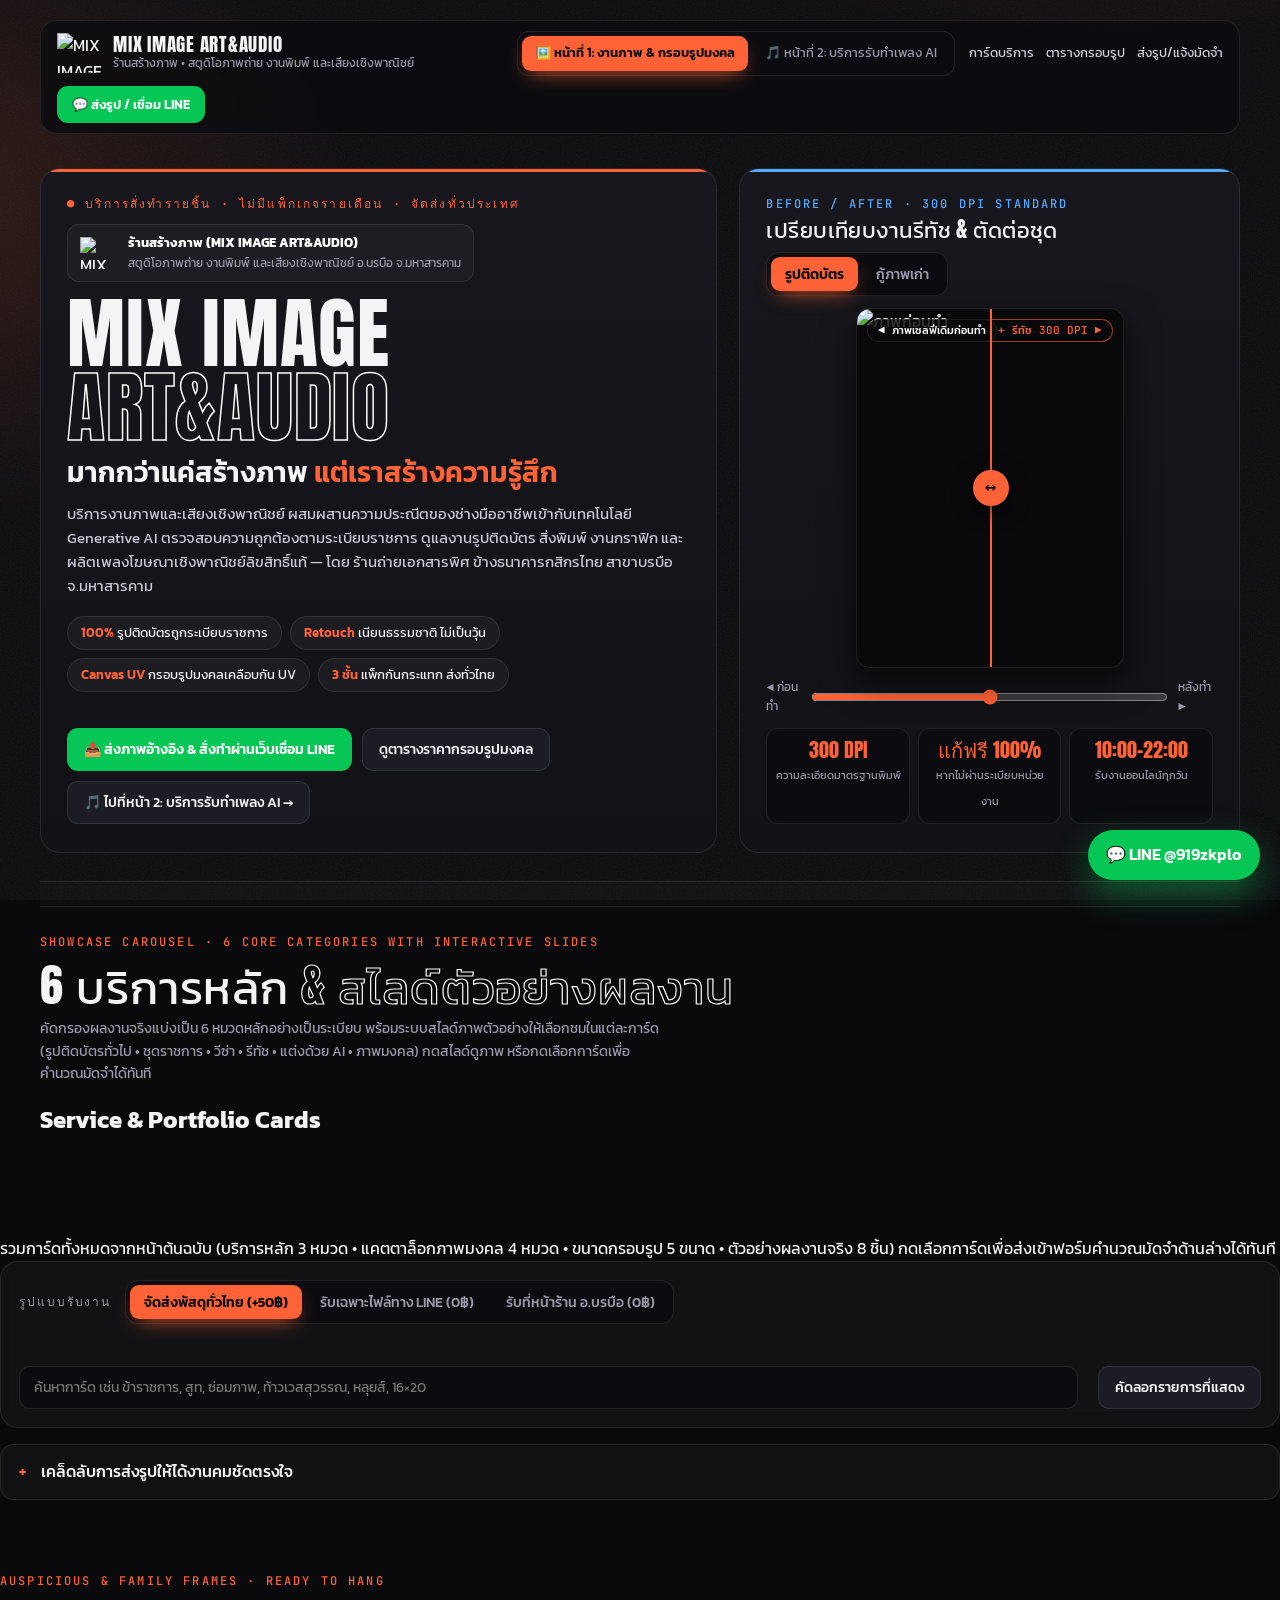
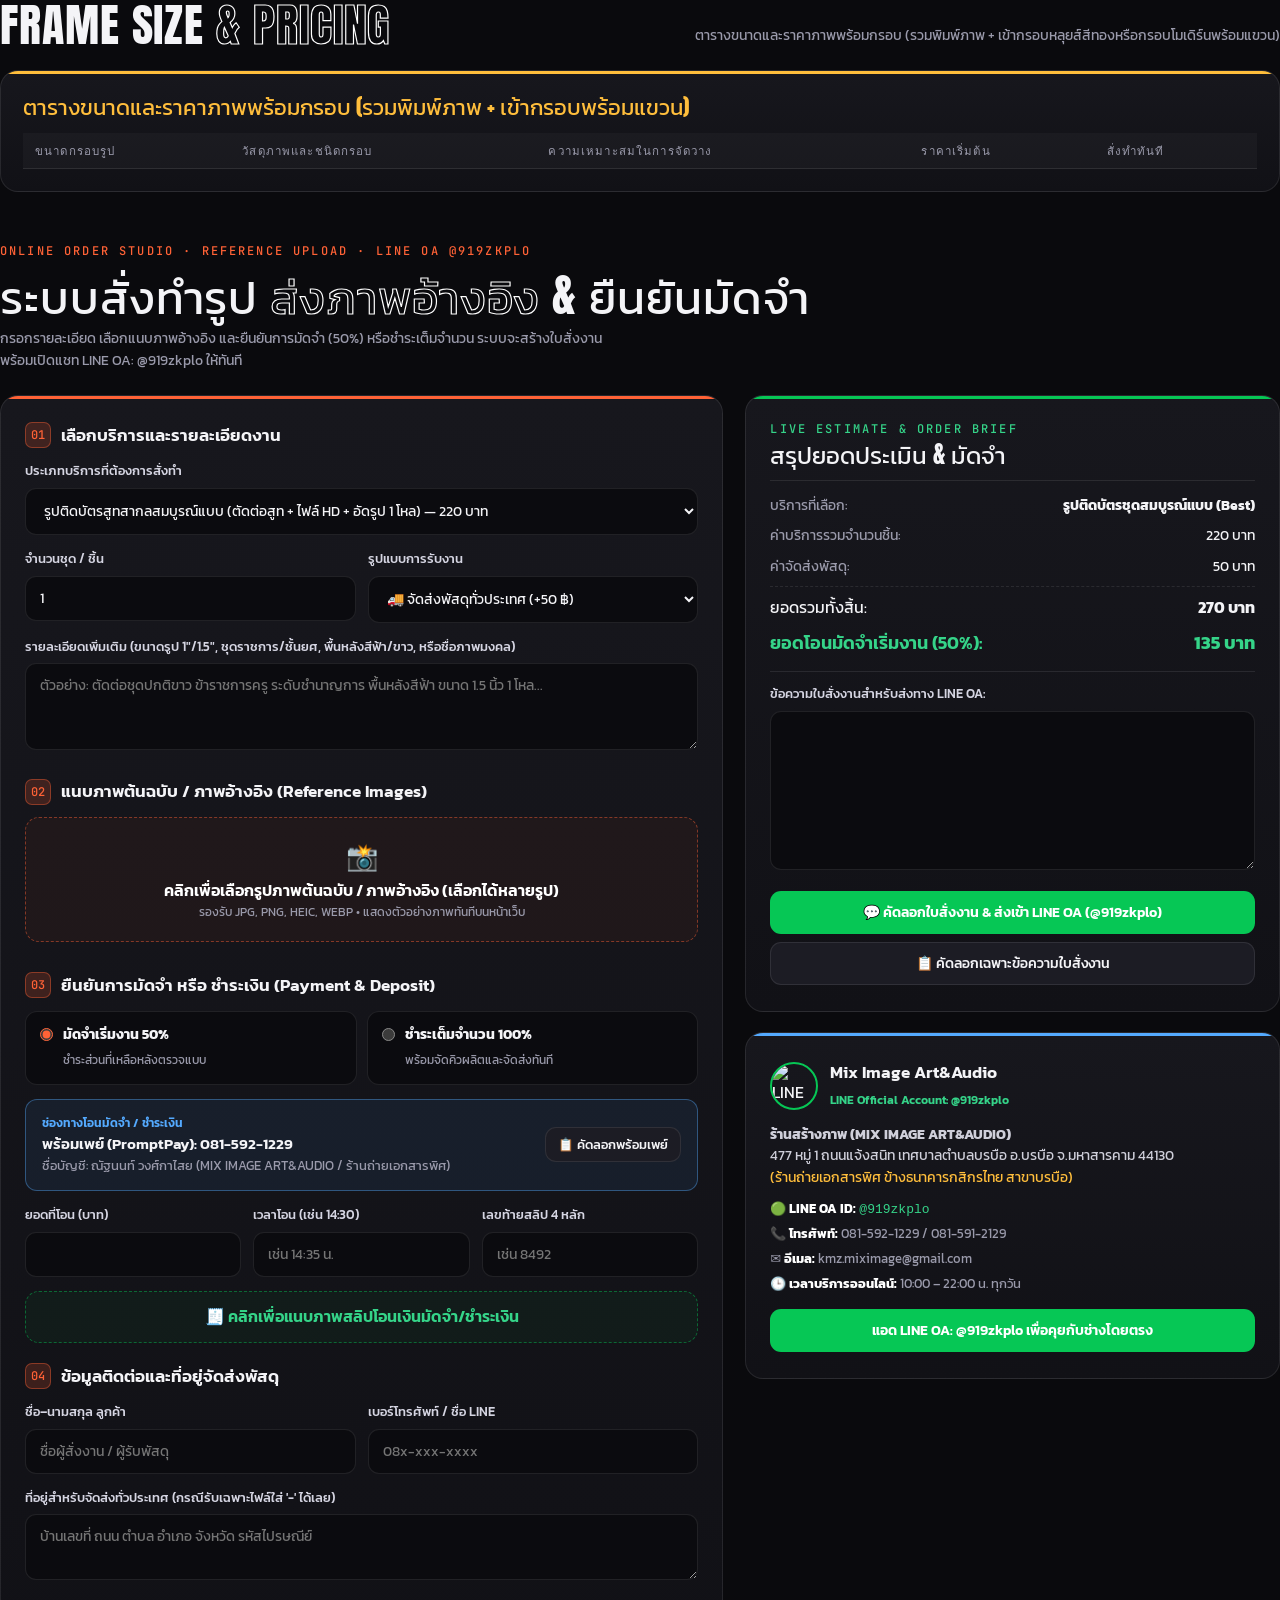
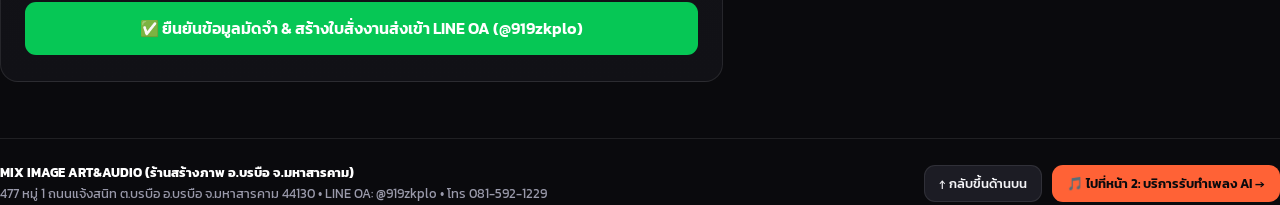
==== index.html @ deadd8b2 "feat: consolidate artwork showcase to 6 core cards with interactive sliders" ====
<!DOCTYPE html>
<html lang="th">
<head>
<meta charset="UTF-8">
<meta name="viewport" content="width=device-width, initial-scale=1">
<meta name="color-scheme" content="dark">
<title>MIX IMAGE ART&amp;AUDIO | หน้า 1: งานภาพ รูปติดบัตร รีทัช กรอบรูปมงคล (Street Editorial)</title>
<meta name="description" content="ร้านสร้างภาพ MIX IMAGE ART&AUDIO อ.บรบือ จ.มหาสารคาม รับทำรูปติดบัตรออนไลน์ ตัดต่อชุดข้าราชการ รีทัช ซ่อมภาพเก่า และภาพมงคลพร้อมกรอบ ส่งทั่วประเทศ">
<link rel="preconnect" href="https://fonts.googleapis.com">
<link rel="preconnect" href="https://fonts.gstatic.com" crossorigin>
<link href="https://fonts.googleapis.com/css2?family=Anton&family=JetBrains+Mono:wght@400;500&family=Kanit:wght@300;400;500;600;700&display=swap" rel="stylesheet">
<!--
  ===================================================================
  MIX IMAGE ART&AUDIO — หน้าที่ 1: งานภาพ & กรอบรูปมงคล
  โครงสร้าง: Street Editorial Card Architecture (_Street_Editorial_20_HTML_.html)
  พร้อมนำไปให้ Antigravity ปรับแต่งต่อได้ทันที:
    1. แก้สี/ธีมหลัก         -> :root CSS Variables ด้านล่าง
    2. แก้ข้อมูลร้าน/LINE OA -> const SHOP ใน <script>
    3. แก้หมวดหมู่และสีการ์ด  -> const CATS ใน <script>
    4. เพิ่ม/ลด/แก้การ์ดทั้งหมด -> const ITEMS ใน <script> (รองรับทั้งการ์ดบริการ, ภาพมงคล, ขนาดกรอบ, ผลงานจริง)
    5. แก้ตารางราคากรอบรูป   -> const FRAME_TABLE ใน <script>
  ===================================================================
-->
<style>
:root{
  --bg:#0a0a0d;
  --line:rgba(255,255,255,.09);
  --text:#f4f4f7;
  --muted:#9a9aab;
  --accent:255,98,54;
  --lineg:6,199,85;
  --gold:255,190,60;
  --cyan:84,170,255;
}
*{box-sizing:border-box;margin:0;padding:0}
[hidden]{display:none!important}
html{scroll-behavior:smooth}
body{
  font-family:'Kanit',system-ui,-apple-system,'Segoe UI',Tahoma,sans-serif;
  color:var(--text);
  line-height:1.6;
  min-height:100vh;
  background:
    radial-gradient(900px 520px at 88% -8%,rgba(150,28,62,.38),transparent 62%),
    radial-gradient(760px 520px at -8% 6%,rgba(255,98,54,.16),transparent 62%),
    var(--bg);
}
body::before{
  content:"";position:fixed;inset:0;z-index:0;pointer-events:none;opacity:.08;
  background-image:url("data:image/svg+xml;utf8,<svg xmlns='http://www.w3.org/2000/svg' width='180' height='180'><filter id='n'><feTurbulence type='fractalNoise' baseFrequency='.85' numOctaves='2' stitchTiles='stitch'/></filter><rect width='100%25' height='100%25' filter='url(%23n)'/></svg>");
}
a{color:inherit;text-decoration:none}
.wrap{position:relative;z-index:1;max-width:1240px;margin:0 auto;padding:20px 20px 96px}

/* [ANTIGRAVITY ZONE: TOP NAVIGATION] */
.nav{
  position:sticky;top:12px;z-index:40;
  display:flex;flex-wrap:wrap;align-items:center;gap:10px 14px;
  padding:10px 16px;margin-bottom:34px;
  border:1px solid var(--line);border-radius:16px;
  background:rgba(12,12,16,.84);
  -webkit-backdrop-filter:blur(14px);backdrop-filter:blur(14px);
}
.brand{display:flex;align-items:center;gap:10px;margin-right:auto}
.brand img{width:46px;height:40px;object-fit:contain}
.brand b{display:block;font:400 19px/1 'Anton',sans-serif;letter-spacing:.04em}
.brand small{display:block;font-size:11.5px;color:var(--muted)}
.tabs{display:inline-flex;flex-wrap:wrap;gap:4px;padding:4px;border:1px solid var(--line);border-radius:12px;background:#0c0c10}
.tabs a{padding:7px 13px;border-radius:9px;font-size:13px;color:var(--muted);transition:.2s}
.tabs a:hover{color:var(--text)}
.tabs a[aria-current="page"]{background:rgb(var(--accent));color:#0a0a0d;font-weight:600;box-shadow:0 8px 20px -8px rgba(var(--accent),.9)}
.nav-links{display:flex;flex-wrap:wrap;gap:12px;font-size:13px;color:#d0d0dc}
.nav-links a:hover{color:rgb(var(--accent))}

/* [ANTIGRAVITY ZONE: HERO 2-COLUMN] */
.hero-grid{display:grid;grid-template-columns:1.15fr .85fr;gap:22px;align-items:stretch}
.hero-box{
  position:relative;display:flex;flex-direction:column;justify-content:space-between;
  padding:28px 26px;border:1px solid var(--line);border-radius:20px;
  background:linear-gradient(180deg,#17171d,#111116);overflow:hidden;
}
.hero-box::before{content:"";position:absolute;inset:0 0 auto 0;height:3px;background:rgb(var(--c,var(--accent)))}
.kicker{margin-bottom:12px;font:500 12px/1.3 'JetBrains Mono',monospace;letter-spacing:.18em;text-transform:uppercase;color:rgb(var(--accent))}
.shop-chip{display:inline-flex;align-items:center;gap:10px;padding:8px 12px;margin-bottom:14px;border:1px solid var(--line);border-radius:12px;background:rgba(255,255,255,.03);width:fit-content}
.shop-chip img{width:38px;height:32px;object-fit:contain}
.shop-chip b{display:block;font-size:13px;color:#fff}
.shop-chip small{display:block;font-size:11.5px;color:var(--muted)}
h1{font-family:'Anton','Kanit',sans-serif;font-weight:400;text-transform:uppercase;letter-spacing:.01em;line-height:.96;font-size:clamp(42px,6.5vw,78px)}
h1 span{color:transparent;-webkit-text-stroke:1.5px #fff}
.sub-headline{margin-top:10px;font-size:clamp(20px,2.6vw,28px);font-weight:600;line-height:1.25}
.sub-headline em{font-style:normal;color:rgb(var(--accent))}
.lead{margin-top:12px;color:#c9c9d6;font-size:15px}
.pills{display:flex;flex-wrap:wrap;gap:8px;margin-top:18px}
.pill{padding:6px 13px;border:1px solid var(--line);border-radius:999px;background:rgba(255,255,255,.04);font-size:12.5px}
.pill b{color:rgb(var(--accent));font-weight:600}
.hero-ctas{display:flex;flex-wrap:wrap;gap:10px;margin-top:22px}

/* Before / After Interactive Slider inside Hero Right Card */
.ba-head{display:flex;justify-content:space-between;align-items:flex-start;gap:10px;flex-wrap:wrap;margin-bottom:12px}
.ba-head h2{font:400 22px/1.15 'Anton','Kanit',sans-serif;letter-spacing:.02em;text-transform:uppercase}
.ba-wrap{
  position:relative;width:100%;max-width:268px;aspect-ratio:580/780;margin:0 auto;border-radius:14px;overflow:hidden;
  border:1px solid var(--line);background:#09090c;user-select:none;touch-action:pan-y;cursor:ew-resize;
  box-shadow:0 14px 34px rgba(0,0,0,.55);
}
.ba-layer{position:absolute;inset:0;width:100%;height:100%}
.ba-layer img{width:100%;height:100%;object-fit:contain;display:block;pointer-events:none}
.ba-after{clip-path:inset(0 0 0 50%)}
.ba-tag{
  position:absolute;top:10px;z-index:3;padding:4px 10px;border-radius:999px;
  background:rgba(10,10,13,.82);border:1px solid var(--line);
  font:500 11px/1.2 'JetBrains Mono','Kanit',sans-serif;color:#fff;
}
.ba-tag.before{left:10px}
.ba-tag.after{right:10px;border-color:rgba(var(--accent),.6);color:rgb(var(--accent))}
.ba-handle{
  position:absolute;top:0;bottom:0;left:50%;width:2px;background:rgb(var(--accent));
  z-index:4;pointer-events:none;
}
.ba-knob{
  position:absolute;top:50%;left:50%;transform:translate(-50%,-50%);
  width:36px;height:36px;border-radius:50%;background:rgb(var(--accent));color:#0a0a0d;
  display:grid;place-items:center;font-weight:700;font-size:14px;
  box-shadow:0 6px 20px rgba(0,0,0,.6);
}
.ba-range{display:flex;align-items:center;gap:10px;margin-top:10px;font-size:12px;color:var(--muted)}
.ba-range input{width:100%;accent-color:rgb(var(--accent));cursor:pointer}
.ba-stats{display:grid;grid-template-columns:repeat(3,1fr);gap:8px;margin-top:12px;text-align:center}
.ba-stat{padding:10px 8px;border:1px solid var(--line);border-radius:12px;background:#0c0c10}
.ba-stat b{display:block;font:400 20px/1.1 'Anton',sans-serif;color:rgb(var(--accent))}
.ba-stat span{font-size:11px;color:var(--muted)}

/* [ANTIGRAVITY ZONE: MARQUEE] */
.marquee{overflow:hidden;margin:28px 0;padding:12px 0;border-block:1px solid var(--line);background:rgba(255,255,255,.02)}
.track{display:flex;width:max-content;animation:slide 40s linear infinite;font:400 22px/1 'Anton','Kanit',sans-serif;letter-spacing:.08em;text-transform:uppercase;color:rgba(255,255,255,.24)}
.track span{white-space:nowrap;padding-right:40px}
.track span::after{content:"\2726";margin-left:40px;color:rgb(var(--accent))}
@keyframes slide{to{transform:translateX(-50%)}}

/* [ANTIGRAVITY ZONE: SECTION HEADERS] */
.sec{margin-top:52px;scroll-margin-top:88px}
.sec-head{display:flex;flex-wrap:wrap;align-items:flex-end;justify-content:space-between;gap:10px 20px;margin-bottom:16px}
.sec-head h2{font:400 clamp(28px,4.5vw,46px)/1 'Anton','Kanit',sans-serif;text-transform:uppercase;letter-spacing:.02em}
.sec-head h2 span{color:transparent;-webkit-text-stroke:1.2px #fff}
.sec-head p{color:var(--muted);font-size:14px;max-width:620px}

/* [ANTIGRAVITY ZONE: STREET EDITORIAL TOOLBAR & FILTERS] */
.bar{display:grid;gap:14px;padding:18px;border:1px solid var(--line);border-radius:18px;background:rgba(255,255,255,.035);-webkit-backdrop-filter:blur(10px);backdrop-filter:blur(10px)}
.row{display:flex;flex-wrap:wrap;align-items:center;gap:10px}
.lbl{margin-right:4px;font:500 12px/1 'JetBrains Mono',monospace;letter-spacing:.16em;text-transform:uppercase;color:var(--muted)}
.seg{display:inline-flex;flex-wrap:wrap;gap:4px;padding:4px;border:1px solid var(--line);border-radius:13px;background:#0c0c10}
.seg button{font:500 13.5px 'Kanit',sans-serif;color:var(--muted);background:transparent;border:0;border-radius:9px;padding:7px 14px;cursor:pointer;transition:.2s}
.seg button:hover{color:var(--text)}
.seg button[aria-pressed="true"]{background:rgb(var(--accent));color:#0a0a0d;font-weight:600;box-shadow:0 8px 20px -8px rgba(var(--accent),.9)}
.note{font-size:13px;color:var(--muted)}
.fchip{font:400 13px 'Kanit',sans-serif;color:#d9d9e2;background:rgba(255,255,255,.04);border:1px solid var(--line);border-radius:999px;padding:7px 14px;cursor:pointer;transition:.2s}
.fchip i{font-style:normal;opacity:.55;margin-left:6px}
.fchip:hover{border-color:rgba(var(--c),.7)}
.fchip[aria-pressed="true"]{background:rgba(var(--c),.18);border-color:rgb(var(--c));color:#fff}
input[type=search]{flex:1 1 220px;min-width:0;padding:10px 14px;border:1px solid var(--line);border-radius:11px;background:#0c0c10;color:var(--text);font:400 14px 'Kanit',sans-serif;outline:0}
input[type=search]:focus{border-color:rgb(var(--accent))}
.count{font-size:13px;color:var(--muted)}

/* Buttons */
.btn{display:inline-flex;align-items:center;justify-content:center;gap:6px;font:500 14px 'Kanit',sans-serif;color:var(--text);background:#1c1c24;border:1px solid var(--line);border-radius:11px;padding:10px 16px;cursor:pointer;transition:.2s}
.btn:hover{border-color:rgba(255,255,255,.3)}
.btn.primary{flex:1;background:rgb(var(--c,var(--accent)));border-color:transparent;color:#0a0a0d;font-weight:600}
.btn.primary:hover{filter:brightness(1.08);transform:translateY(-1px)}
.btn.primary.done{background:#35d489}
.btn.line{background:rgb(var(--lineg));border-color:transparent;color:#fff;font-weight:600}
.btn.line:hover{filter:brightness(1.08);transform:translateY(-1px)}
.btn:focus-visible,.fchip:focus-visible,.seg button:focus-visible{outline:2px solid #fff;outline-offset:2px}
#copyAll{margin-left:auto}

/* Tips */
.tips{margin-top:16px;border:1px solid var(--line);border-radius:14px;background:rgba(255,255,255,.03)}
.tips summary{cursor:pointer;padding:14px 18px;font-weight:500;list-style:none}
.tips summary::-webkit-details-marker{display:none}
.tips summary::before{content:"+";display:inline-block;width:22px;color:rgb(var(--accent));font-weight:600}
.tips[open] summary::before{content:"\2013"}
.tips ol{padding:0 22px 18px 44px;color:#cfcfda;font-size:14px}
.tips li{margin:4px 0}

/* [ANTIGRAVITY ZONE: STREET EDITORIAL CARDS (.grid > .card)] */
.grid{display:grid;grid-template-columns:repeat(auto-fill,minmax(min(300px,100%),1fr));gap:18px;margin-top:22px}
.card{
  position:relative;display:flex;flex-direction:column;gap:10px;
  padding:18px 18px 16px;border:1px solid var(--line);border-radius:18px;
  background:linear-gradient(180deg,#17171d,#111116);overflow:hidden;
  transition:transform .25s,border-color .25s,box-shadow .25s;
}
.card::before{content:"";position:absolute;inset:0 0 auto 0;height:3px;background:rgb(var(--c))}
.card:hover{transform:translateY(-3px);border-color:rgba(var(--c),.55);box-shadow:0 18px 44px -22px rgba(var(--c),.75)}
.top{display:flex;align-items:center;flex-wrap:wrap;gap:8px}
.num{font:400 28px/1 'Anton',sans-serif;letter-spacing:.02em;color:rgb(var(--c))}
.tag{padding:5px 8px;border-radius:7px;background:rgba(var(--c),.14);color:rgb(var(--c));font:500 11px/1 'JetBrains Mono',monospace;letter-spacing:.08em;text-transform:uppercase}
.ratio{margin-left:auto;padding:5px 8px;border:1px solid var(--line);border-radius:7px;color:#fff;font:500 11.5px/1 'JetBrains Mono',monospace}
.thumb{
  position:relative;height:176px;padding:8px;display:flex;align-items:center;justify-content:center;
  border-radius:12px;overflow:hidden;border:1px solid var(--line);
  background:radial-gradient(circle at 50% 35%,rgba(var(--c),.15),#09090d 80%);cursor:zoom-in;
}
.thumb img{
  max-width:100%;max-height:100%;width:auto;height:auto;
  object-fit:contain;object-position:center;
  border-radius:8px;box-shadow:0 6px 20px rgba(0,0,0,.52);
  display:block;margin:auto;transition:transform .3s ease;
}
.card:hover .thumb img{transform:scale(1.03)}
.card h3{font:400 24px/1.15 'Anton','Kanit',sans-serif;letter-spacing:.02em;text-transform:uppercase}
.th{font-size:14px;color:#c9c9d4}
.meta{display:flex;flex-wrap:wrap;gap:6px}
.meta span{padding:3px 11px;border-radius:999px;background:rgba(255,255,255,.07);color:#d9d9e2;font-size:12px}
.meta span.sample{background:rgb(var(--c));color:#0a0a0d;font-weight:600}
.prompt{
  position:relative;max-height:178px;overflow:hidden;padding:14px 14px 8px;
  border:1px solid var(--line);border-radius:12px;background:#0b0b0f;color:#d3d3dd;
  font:400 12.5px/1.65 'JetBrains Mono','Kanit',monospace;transition:max-height .35s ease;
}
.prompt::after{content:"";position:absolute;left:0;right:0;bottom:0;height:56px;background:linear-gradient(to bottom,transparent,#0b0b0f 88%);pointer-events:none;transition:opacity .25s}
.prompt.open,.prompt.short{max-height:1500px}
.prompt.open::after,.prompt.short::after{opacity:0;display:none}
.ln{display:flex;justify-content:space-between;gap:10px;margin-bottom:8px;padding-bottom:8px;border-bottom:1px dashed rgba(255,255,255,.08);word-break:break-word}
.ln:last-child{border-bottom:0;margin-bottom:0;padding-bottom:0}
.ln b{margin-right:6px;font-weight:600;letter-spacing:.03em;color:rgb(var(--c));white-space:nowrap}
.actions{display:flex;gap:10px;margin-top:auto}


/* [ANTIGRAVITY ZONE: CARD SLIDER SYSTEM] */
.card-slider {
  position: relative;
  width: 100%;
  height: 200px;
  border-radius: 14px;
  overflow: hidden;
  border: 1px solid var(--line);
  background: radial-gradient(circle at 50% 35%, rgba(var(--c), .18), #09090d 82%);
  user-select: none;
  touch-action: pan-y;
}
.card-slider .slide-track {
  position: relative;
  width: 100%;
  height: 100%;
}
.card-slider .slide-item {
  position: absolute;
  inset: 0;
  padding: 8px 8px 32px;
  display: flex;
  align-items: center;
  justify-content: center;
  opacity: 0;
  visibility: hidden;
  transform: scale(0.96);
  transition: opacity .35s ease, transform .35s ease;
  pointer-events: none;
}
.card-slider .slide-item.active {
  opacity: 1;
  visibility: visible;
  transform: scale(1);
  pointer-events: auto;
}
.card-slider .slide-item img {
  max-width: 100%;
  max-height: 100%;
  width: auto;
  height: auto;
  object-fit: contain;
  object-position: center;
  border-radius: 9px;
  box-shadow: 0 8px 24px rgba(0, 0, 0, .62);
  cursor: zoom-in;
  transition: transform .3s ease;
}
.card-slider:hover .slide-item.active img {
  transform: scale(1.02);
}
.card-slider .slide-btn {
  position: absolute;
  top: 50%;
  transform: translateY(-50%);
  width: 34px;
  height: 34px;
  border-radius: 50%;
  background: rgba(12, 14, 20, .85);
  color: #fff;
  border: 1px solid rgba(255, 255, 255, .24);
  display: flex;
  align-items: center;
  justify-content: center;
  font-size: 20px;
  font-weight: 700;
  line-height: 1;
  cursor: pointer;
  z-index: 5;
  transition: all .2s ease;
  backdrop-filter: blur(8px);
  -webkit-backdrop-filter: blur(8px);
}
.card-slider .slide-btn:hover {
  background: rgb(var(--c));
  color: #0b0b0f;
  border-color: rgb(var(--c));
  transform: translateY(-50%) scale(1.12);
  box-shadow: 0 4px 16px rgba(var(--c), .6);
}
.card-slider .slide-btn.prev { left: 8px; }
.card-slider .slide-btn.next { right: 8px; }
.card-slider .slide-badge {
  position: absolute;
  bottom: 8px;
  left: 8px;
  z-index: 4;
  padding: 4px 10px;
  border-radius: 999px;
  background: rgba(10, 12, 18, .88);
  border: 1px solid rgba(255, 255, 255, .18);
  font: 500 11.5px/1.3 'JetBrains Mono', 'Kanit', sans-serif;
  color: #e6e6ee;
  backdrop-filter: blur(8px);
  -webkit-backdrop-filter: blur(8px);
  display: flex;
  align-items: center;
  gap: 6px;
  max-width: calc(100% - 90px);
  white-space: nowrap;
  overflow: hidden;
  text-overflow: ellipsis;
}
.card-slider .slide-badge b { color: rgb(var(--c)); font-weight: 700; }
.card-slider .slide-dots {
  position: absolute;
  bottom: 10px;
  right: 10px;
  z-index: 4;
  display: flex;
  align-items: center;
  gap: 5px;
}
.card-slider .slide-dot {
  width: 7px;
  height: 7px;
  border-radius: 999px;
  border: none;
  padding: 0;
  background: rgba(255, 255, 255, .35);
  cursor: pointer;
  transition: all .25s ease;
}
.card-slider .slide-dot.active {
  width: 18px;
  background: rgb(var(--c));
  box-shadow: 0 0 10px rgba(var(--c), .7);
}
.card-slider .slide-zoom-btn {
  position: absolute;
  top: 8px;
  right: 8px;
  z-index: 5;
  padding: 3px 8px;
  border-radius: 6px;
  background: rgba(10, 12, 18, .82);
  border: 1px solid rgba(255, 255, 255, .2);
  color: #f0f0f5;
  font-size: 11px;
  font-weight: 500;
  cursor: pointer;
  display: flex;
  align-items: center;
  gap: 4px;
  backdrop-filter: blur(8px);
  transition: all .2s;
}
.card-slider .slide-zoom-btn:hover {
  background: rgba(255, 255, 255, .2);
  color: #fff;
  border-color: rgba(255, 255, 255, .5);
}

/* [ANTIGRAVITY ZONE: FRAME SIZE TABLE] */
.table-card{
  margin-top:22px;padding:22px;border:1px solid var(--line);border-radius:18px;
  background:linear-gradient(180deg,#17171d,#111116);overflow-x:auto;position:relative;
}
.table-card::before{content:"";position:absolute;inset:0 0 auto 0;height:3px;background:rgb(var(--gold))}
.table-card h3{font:400 22px/1.2 'Anton','Kanit',sans-serif;margin-bottom:14px;color:rgb(var(--gold))}
table.ftable{width:100%;border-collapse:collapse;font-size:13.5px;min-width:640px}
.ftable th,.ftable td{padding:12px 12px;text-align:left;border-bottom:1px solid var(--line)}
.ftable th{font:500 11.5px/1 'JetBrains Mono',monospace;text-transform:uppercase;letter-spacing:.1em;color:var(--muted);background:rgba(255,255,255,.03)}
.ftable td.price{font:600 15px 'JetBrains Mono',monospace;color:rgb(var(--gold));white-space:nowrap}

/* [ANTIGRAVITY ZONE: INTERACTIVE ORDER STUDIO & DEPOSIT CALCULATOR] */
.order-grid{display:grid;grid-template-columns:1.15fr .85fr;gap:22px;align-items:start;margin-top:22px}
.form-card{
  position:relative;padding:26px 24px;border:1px solid var(--line);border-radius:18px;
  background:linear-gradient(180deg,#17171d,#111116);overflow:hidden;
}
.form-card::before{content:"";position:absolute;inset:0 0 auto 0;height:3px;background:rgb(var(--c,var(--accent)))}
.step-title{display:flex;align-items:center;gap:10px;font-size:17px;font-weight:600;margin:20px 0 12px}
.step-title:first-child{margin-top:0}
.step-num{
  width:26px;height:26px;border-radius:7px;background:rgba(var(--accent),.18);
  color:rgb(var(--accent));font:500 12px/1 'JetBrains Mono',monospace;
  display:inline-grid;place-items:center;border:1px solid rgba(var(--accent),.4);
}
.fgroup{margin-bottom:14px}
.flabel{display:block;font-size:13px;color:#d5d5e2;margin-bottom:6px;font-weight:500}
.finput{
  width:100%;padding:11px 14px;border:1px solid var(--line);border-radius:11px;
  background:#0b0b0f;color:var(--text);font:400 14px 'Kanit',sans-serif;outline:0;
}
.finput:focus{border-color:rgb(var(--accent))}
.fgrid-2{display:grid;grid-template-columns:1fr 1fr;gap:12px}
.fgrid-3{display:grid;grid-template-columns:1fr 1fr 1fr;gap:12px}
.dropzone{
  display:block;padding:18px;text-align:center;border:1.5px dashed rgba(var(--accent),.45);
  border-radius:14px;background:rgba(var(--accent),.05);cursor:pointer;transition:.2s;
}
.dropzone:hover{border-color:rgb(var(--accent));background:rgba(var(--accent),.1)}
.preview-list{display:grid;grid-template-columns:repeat(auto-fill,minmax(96px,1fr));gap:10px;margin-top:10px}
.pitem{padding:6px;border:1px solid var(--line);border-radius:10px;background:#0b0b0f;font-size:11px;color:var(--muted);text-align:center}
.pitem img{width:100%;aspect-ratio:1;object-fit:cover;border-radius:6px;margin-bottom:4px}
.pay-toggle{display:grid;grid-template-columns:1fr 1fr;gap:10px;margin-bottom:14px}
.pay-opt{
  display:flex;align-items:flex-start;gap:10px;padding:12px 14px;border:1px solid var(--line);
  border-radius:12px;background:#0b0b0f;cursor:pointer;
}
.pay-opt input{margin-top:4px;accent-color:rgb(var(--accent))}
.pp-box{
  display:flex;justify-content:space-between;align-items:center;flex-wrap:wrap;gap:10px;
  padding:14px 16px;margin-bottom:14px;border:1px solid rgba(var(--cyan),.4);
  border-radius:12px;background:rgba(var(--cyan),.08);
}
.sum-rows{display:grid;gap:8px;padding:14px 0;margin:12px 0;border-block:1px solid var(--line);font-size:14px}
.sum-row{display:flex;justify-content:space-between;gap:10px}
.sum-row.total{font-size:16px;padding-top:8px;border-top:1px dashed var(--line)}
.sum-row.paynow{font-size:18px;color:#35d489;font-weight:600}
.oa-head{display:flex;align-items:center;gap:12px;margin-bottom:12px}
.oa-head img{width:48px;height:48px;border-radius:50%;border:2px solid rgb(var(--lineg));object-fit:cover}

.empty{margin-top:40px;text-align:center;color:var(--muted)}
.foot{margin-top:56px;padding-top:24px;border-top:1px solid var(--line);display:flex;flex-wrap:wrap;justify-content:space-between;gap:14px;color:var(--muted);font-size:13px}
.toast{position:fixed;left:50%;bottom:28px;z-index:80;max-width:calc(100% - 32px);padding:12px 22px;border-radius:999px;background:#fff;color:#0a0a0d;font-weight:500;font-size:14px;box-shadow:0 14px 40px rgba(0,0,0,.55);opacity:0;pointer-events:none;transform:translate(-50%,20px);transition:.3s}
.toast.show{opacity:1;transform:translate(-50%,0)}
.fab{position:fixed;right:20px;bottom:20px;z-index:50;padding:12px 18px;border-radius:999px;background:rgb(var(--lineg));color:#fff;font-weight:600;box-shadow:0 14px 34px rgba(var(--lineg),.4)}
.lightbox{position:fixed;inset:0;z-index:90;display:grid;place-items:center;padding:24px;background:rgba(0,0,0,.88)}
.lightbox img{max-width:min(980px,100%);max-height:80vh;border-radius:14px;border:1px solid var(--line)}
.lightbox p{margin-top:12px;text-align:center;color:#ddd;font-size:14px}
.lightbox button{position:absolute;top:18px;right:18px}

@media (max-width:960px){.hero-grid,.order-grid{grid-template-columns:1fr}.nav-links{display:none}}
@media (max-width:560px){.wrap{padding:14px 14px 90px}.card,.hero-box,.form-card{padding:18px 16px}.fgrid-2,.fgrid-3,.pay-toggle{grid-template-columns:1fr}#copyAll{margin-left:0;width:100%}}
@media (prefers-reduced-motion:reduce){.track{animation:none}html{scroll-behavior:auto}}
</style>
</head>
<body>
<div class="wrap">

  <!-- ================= TOP STICKY NAVIGATION ================= -->
  <nav class="nav" aria-label="เมนูหลัก">
    <a class="brand" href="#top">
      <img id="brandLogo" src="" alt="MIX IMAGE ART&amp;AUDIO">
      <span>
        <b>MIX IMAGE ART&amp;AUDIO</b>
        <small>ร้านสร้างภาพ • สตูดิโอภาพถ่าย งานพิมพ์ และเสียงเชิงพาณิชย์</small>
      </span>
    </a>
    <div class="tabs" role="navigation" aria-label="สลับหน้าบริการ">
      <a href="miximage-art-street.html" aria-current="page">🖼️ หน้าที่ 1: งานภาพ &amp; กรอบรูปมงคล</a>
      <a href="miximage-audio-street.html">🎵 หน้าที่ 2: บริการรับทำเพลง AI</a>
    </div>
    <div class="nav-links">
      <a href="#catalog">การ์ดบริการ</a>
      <a href="#frame-table">ตารางกรอบรูป</a>
      <a href="#order-studio">ส่งรูป/แจ้งมัดจำ</a>
    </div>
    <a class="btn line" href="#order-studio" style="padding:8px 14px;font-size:13px">💬 ส่งรูป / เชื่อม LINE</a>
  </nav>

  <!-- ================= HERO SECTION (2 COLUMNS) ================= -->
  <header class="hero-grid" id="top">
    <!-- Left Hero Card -->
    <div class="hero-box" style="--c:255,98,54">
      <div>
        <div class="kicker">● บริการสั่งทำรายชิ้น · ไม่มีแพ็กเกจรายเดือน · จัดส่งทั่วประเทศ</div>
        <div class="shop-chip">
          <img id="heroLogo" src="" alt="MIX IMAGE Logo">
          <div>
            <b>ร้านสร้างภาพ (MIX IMAGE ART&amp;AUDIO)</b>
            <small>สตูดิโอภาพถ่าย งานพิมพ์ และเสียงเชิงพาณิชย์ อ.บรบือ จ.มหาสารคาม</small>
          </div>
        </div>
        <h1>Mix Image <span>Art&amp;Audio</span></h1>
        <p class="sub-headline">มากกว่าแค่สร้างภาพ <em>แต่เราสร้างความรู้สึก</em></p>
        <p class="lead">บริการงานภาพและเสียงเชิงพาณิชย์ ผสมผสานความประณีตของช่างมืออาชีพเข้ากับเทคโนโลยี Generative AI ตรวจสอบความถูกต้องตามระเบียบราชการ ดูแลงานรูปติดบัตร สิ่งพิมพ์ งานกราฟิก และผลิตเพลงโฆษณาเชิงพาณิชย์ลิขสิทธิ์แท้ — โดย ร้านถ่ายเอกสารพิศ ข้างธนาคารกสิกรไทย สาขาบรบือ จ.มหาสารคาม</p>
        <div class="pills">
          <span class="pill"><b>100%</b> รูปติดบัตรถูกระเบียบราชการ</span>
          <span class="pill"><b>Retouch</b> เนียนธรรมชาติ ไม่เป็นวุ้น</span>
          <span class="pill"><b>Canvas UV</b> กรอบรูปมงคลเคลือบกัน UV</span>
          <span class="pill"><b>3 ชั้น</b> แพ็กกันกระแทก ส่งทั่วไทย</span>
        </div>
      </div>
      <div class="hero-ctas">
        <a href="#order-studio" class="btn line">📤 ส่งภาพอ้างอิง &amp; สั่งทำผ่านเว็บเชื่อม LINE</a>
        <a href="#frame-table" class="btn">ดูตารางราคากรอบรูปมงคล</a>
        <a href="miximage-audio-street.html" class="btn">🎵 ไปที่หน้า 2: บริการรับทำเพลง AI →</a>
      </div>
    </div>

    <!-- Right Hero Card: Interactive Before / After Slider -->
    <div class="hero-box" style="--c:84,170,255">
      <div>
        <div class="ba-head">
          <div>
            <div class="kicker" style="margin-bottom:4px;color:rgb(var(--cyan))">Before / After · 300 DPI Standard</div>
            <h2 id="baTitle">เปรียบเทียบงานรีทัช &amp; ตัดต่อชุด</h2>
          </div>
          <div class="seg" id="baSwitch">
            <button type="button" data-case="1" aria-pressed="true">รูปติดบัตร</button>
            <button type="button" data-case="2" aria-pressed="false">กู้ภาพเก่า</button>
          </div>
        </div>

        <div class="ba-wrap" id="baContainer" title="ลากซ้าย-ขวาเพื่อเปรียบเทียบภาพ">
          <div class="ba-layer">
            <img id="baBeforeImg" src="" alt="ภาพก่อนทำ">
            <span class="ba-tag before" id="baBeforeLbl">◀ ภาพเซลฟี่เดิมก่อนทำ</span>
          </div>
          <div class="ba-layer ba-after" id="baAfterLayer">
            <img id="baAfterImg" src="" alt="ภาพหลังทำ">
            <span class="ba-tag after" id="baAfterLbl">ตัดต่อสูท + รีทัช 300 DPI ▶</span>
          </div>
          <div class="ba-handle" id="baHandle"><div class="ba-knob">↔</div></div>
        </div>

        <div class="ba-range">
          <span>◀ ก่อนทำ</span>
          <input type="range" id="baSlider" min="0" max="100" value="50" aria-label="สไลเดอร์เปรียบเทียบภาพก่อนและหลัง">
          <span>หลังทำ ▶</span>
        </div>
      </div>

      <div class="ba-stats">
        <div class="ba-stat"><b>300 DPI</b><span>ความละเอียดมาตรฐานพิมพ์</span></div>
        <div class="ba-stat"><b>แก้ฟรี 100%</b><span>หากไม่ผ่านระเบียบหน่วยงาน</span></div>
        <div class="ba-stat"><b>10:00–22:00</b><span>รับงานออนไลน์ทุกวัน</span></div>
      </div>
    </div>
  </header>

  <!-- ================= MARQUEE ================= -->
  <div class="marquee" aria-hidden="true"><div class="track" id="track"></div></div>

  <!-- ================= STREET EDITORIAL TOOLBAR & ALL 20 CARDS ================= -->
  <section class="sec" id="catalog" style="margin-top:0">
    <div class="sec-head">
      <div>
        <div class="kicker">Showcase Carousel · 6 Core Categories with Interactive Slides</div>
        <h2>6 บริการหลัก <span>&amp; สไลด์ตัวอย่างผลงาน</span></h2>
      </div>
      <p>คัดกรองผลงานจริงแบ่งเป็น 6 หมวดหลักอย่างเป็นระเบียบ พร้อมระบบสไลด์ภาพตัวอย่างให้เลือกชมในแต่ละการ์ด (รูปติดบัตรทั่วไป • ชุดราชการ • วีซ่า • รีทัช • แต่งด้วย AI • ภาพมงคล) กดสไลด์ดูภาพ หรือกดเลือกการ์ดเพื่อคำนวณมัดจำได้ทันที</p>
    </div>
        <h2>Service &amp; <span>Portfolio</span> Cards</h2>
      </div>
      <p>รวมการ์ดทั้งหมดจากหน้าต้นฉบับ (บริการหลัก 3 หมวด • แคตตาล็อกภาพมงคล 4 หมวด • ขนาดกรอบรูป 5 ขนาด • ตัวอย่างผลงานจริง 8 ชิ้น) กดเลือกการ์ดเพื่อส่งเข้าฟอร์มคำนวณมัดจำด้านล่างได้ทันที</p>
    </div>

    <div class="bar" aria-label="ตัวเลือกการกรองการ์ด">
      <div class="row">
        <span class="lbl">รูปแบบรับงาน</span>
        <div class="seg" id="modes">
          <button type="button" data-mode="ship" aria-pressed="true">จัดส่งพัสดุทั่วไทย (+50฿)</button>
          <button type="button" data-mode="line" aria-pressed="false">รับเฉพาะไฟล์ทาง LINE (0฿)</button>
          <button type="button" data-mode="store" aria-pressed="false">รับที่หน้าร้าน อ.บรบือ (0฿)</button>
        </div>
      </div>
      <p class="note" id="modeNote"></p>
      <div class="row" id="filters"></div>
      <div class="row">
        <input id="q" type="search" placeholder="ค้นหาการ์ด เช่น ข้าราชการ, สูท, ซ่อมภาพ, ท้าวเวสสุวรรณ, หลุยส์, 16×20" aria-label="ค้นหาการ์ด">
        <span class="count" id="count"></span>
        <button class="btn" id="copyAll" type="button">คัดลอกรายการที่แสดง</button>
      </div>
    </div>

    <details class="tips">
      <summary>เคล็ดลับการส่งรูปให้ได้งานคมชัดตรงใจ</summary>
      <ol>
        <li>รูปติดบัตรออนไลน์: ถ่ายหน้าตรงในที่แสงสว่างสม่ำเสมอ มองตรงกล้อง ไม่สวมแว่นดำหรือหมวก</li>
        <li>ตัดต่อชุดข้าราชการ: ระบุสังกัด กระทรวง ระดับชั้นยศ และสีพื้นหลัง (ฟ้า/ขาว) ในช่องรายละเอียด</li>
        <li>ซ่อมภาพเก่าบรรพบุรุษ: ถ่ายจากมุมตรงไม่สะท้อนแสงแฟลช หรือสแกนความละเอียดสูงส่งทาง LINE</li>
        <li>ภาพมงคลพร้อมกรอบ: เลือกขนาดกรอบจากการ์ดหรือตารางด้านล่าง แพ็กกันกระแทก 3 ชั้นรับประกันเสียหายระหว่างขนส่ง</li>
      </ol>
    </details>

    <main class="grid" id="grid"></main>
    <p class="empty" id="empty" hidden>ไม่พบการ์ดที่ตรงกับคำค้นหา ลองเปลี่ยนคำหรือเลือกหมวด "ทั้งหมด"</p>
  </section>

  <!-- ================= FRAME SIZE TABLE SECTION ================= -->
  <section class="sec" id="frame-table">
    <div class="sec-head">
      <div>
        <div class="kicker">Auspicious &amp; Family Frames · Ready To Hang</div>
        <h2>Frame Size <span>&amp; Pricing</span></h2>
      </div>
      <p>ตารางขนาดและราคาภาพพร้อมกรอบ (รวมพิมพ์ภาพ + เข้ากรอบหลุยส์สีทองหรือกรอบโมเดิร์นพร้อมแขวน)</p>
    </div>
    <div class="table-card">
      <h3>ตารางขนาดและราคาภาพพร้อมกรอบ (รวมพิมพ์ภาพ + เข้ากรอบพร้อมแขวน)</h3>
      <table class="ftable">
        <thead>
          <tr>
            <th>ขนาดกรอบรูป</th>
            <th>วัสดุภาพและชนิดกรอบ</th>
            <th>ความเหมาะสมในการจัดวาง</th>
            <th>ราคาเริ่มต้น</th>
            <th>สั่งทำทันที</th>
          </tr>
        </thead>
        <tbody id="frameTableBody"></tbody>
      </table>
    </div>
  </section>

  <!-- ================= INTERACTIVE ORDER STUDIO & DEPOSIT CALCULATOR ================= -->
  <section class="sec" id="order-studio">
    <div class="sec-head">
      <div>
        <div class="kicker">Online Order Studio · Reference Upload · LINE OA @919zkplo</div>
        <h2>ระบบสั่งทำรูป <span>ส่งภาพอ้างอิง</span> &amp; ยืนยันมัดจำ</h2>
      </div>
      <p>กรอกรายละเอียด เลือกแนบภาพอ้างอิง และยืนยันการมัดจำ (50%) หรือชำระเต็มจำนวน ระบบจะสร้างใบสั่งงานพร้อมเปิดแชท LINE OA: @919zkplo ให้ทันที</p>
    </div>

    <div class="order-grid">
      <!-- Left: 4-Step Order Form -->
      <div class="form-card" style="--c:255,98,54">
        <form id="artOrderForm">
          <div class="step-title"><span class="step-num">01</span> เลือกบริการและรายละเอียดงาน</div>
          <div class="fgroup">
            <label class="flabel" for="serviceSelect">ประเภทบริการที่ต้องการสั่งทำ</label>
            <select class="finput" id="serviceSelect">
              <optgroup label="1. รูปติดบัตรทั่วไป &amp; ชุดสูทสากล">
                <option value="59" data-name="รูปติดบัตรชุดประหยัด (Good) อัดรูป 8–12 ใบ">รูปติดบัตรชุดประหยัด (Good) อัดรูป 8–12 ใบ — 59 บาท</option>
                <option value="89" data-name="รูปติดบัตรชุดยอดนิยม (Better) รีทัชผิวเนียน + อัดรูป 8–12 ใบ">รูปติดบัตรชุดยอดนิยม (Better) รีทัชผิวเนียน + อัดรูป 8–12 ใบ — 89 บาท</option>
                <option value="150" data-name="รูปติดบัตรตัดต่อสูทสากล (เฉพาะไฟล์ดิจิทัล 300 DPI)">รูปติดบัตรตัดต่อสูทสากล (เฉพาะไฟล์ดิจิทัล 300 DPI) — 150 บาท</option>
                <option value="220" data-name="รูปติดบัตรสูทสากลสมบูรณ์แบบ (ตัดต่อสูท + ไฟล์ HD + อัดรูป 1 โหล)" selected>รูปติดบัตรสูทสากลสมบูรณ์แบบ (ตัดต่อสูท + ไฟล์ HD + อัดรูป 1 โหล) — 220 บาท</option>
              </optgroup>
              <optgroup label="2. ชุดราชการ (ปกติขาว / สีกากี / ครู / ตำรวจ / ทหาร)">
                <option value="150" data-name="ตัดต่อชุดราชการปกติขาว/กากี (เฉพาะไฟล์ 300 DPI ตรงระเบียบ ก.พ.)">ตัดต่อชุดราชการปกติขาว/กากี (เฉพาะไฟล์ 300 DPI ตรงระเบียบ ก.พ.) — 150 บาท</option>
                <option value="220" data-name="ชุดราชการสมบูรณ์แบบ (ตัดต่อชุด + ไฟล์ HD + อัดรูป 1 โหล)">ชุดราชการสมบูรณ์แบบ (ตัดต่อชุด + ไฟล์ HD + อัดรูป 1 โหล) — 220 บาท</option>
              </optgroup>
              <optgroup label="3. วีซ่า &amp; พาสปอร์ต (US Visa, เชงเก้น, จีน, ญี่ปุ่น)">
                <option value="150" data-name="ไฟล์ดิจิทัลรูปวีซ่าตามขนาดสถานทูต (US / เชงเก้น / ญี่ปุ่น / จีน)">ไฟล์ดิจิทัลรูปวีซ่าตามขนาดสถานทูต (US / เชงเก้น / ญี่ปุ่น / จีน) — 150 บาท</option>
                <option value="220" data-name="แพ็กเกจรูปวีซ่า (ไฟล์ดิจิทัล + อัดรูปตามขนาดสถานทูตกำหนด 1 ชุด)">แพ็กเกจรูปวีซ่า (ไฟล์ดิจิทัล + อัดรูปตามขนาดสถานทูตกำหนด 1 ชุด) — 220 บาท</option>
              </optgroup>
              <optgroup label="4. รีทัชภาพ &amp; ซ่อมภาพเก่าบรรพบุรุษ">
                <option value="200" data-name="รีทัชภาพบุคคลพรีเมียม / ปรับผิวเนียน แสงเงาสตูดิโอ">รีทัชภาพบุคคลพรีเมียม / ปรับผิวเนียน แสงเงาสตูดิโอ — 200 บาท</option>
                <option value="450" data-name="ฟื้นฟูรูปเก่ามาตรฐาน (ลบรอยขีดข่วน คราบด่าง ปรับสีชัด + ไฟล์ HD)">ฟื้นฟูรูปเก่ามาตรฐาน (ลบรอยขีดข่วน คราบด่าง ปรับสีชัด + ไฟล์ HD) — 450 บาท</option>
                <option value="700" data-name="ฟื้นฟูรูปเก่าพรีเมียม + ลงสีธรรมชาติ (ซ่อมรอยฉีกขาด + คืนสีสมจริง)">ฟื้นฟูรูปเก่าพรีเมียม + ลงสีธรรมชาติ (ซ่อมรอยฉีกขาด + คืนสีสมจริง) — 700 บาท</option>
                <option value="1290" data-name="แพ็กเกจรูปหน้าพิธีศพด่วน 24 ชม. + กรอบหลุยส์ 16×20 นิ้ว">แพ็กเกจรูปหน้าพิธีศพด่วน 24 ชม. + กรอบหลุยส์ 16×20 นิ้ว — 1,290 บาท</option>
              </optgroup>
              <optgroup label="5. แต่งภาพด้วย AI (โปรไฟล์สตูดิโอ &amp; ภาพศิลปะ 4K)">
                <option value="250" data-name="สร้างภาพโปรไฟล์สตูดิโอ AI (เปลี่ยนฉากหลัง / ปรับลุคพรีเมียม)">สร้างภาพโปรไฟล์สตูดิโอ AI (เปลี่ยนฉากหลัง / ปรับลุคพรีเมียม) — 250 บาท</option>
                <option value="350" data-name="ภาพบุคคล AI สไตล์พรีเวดดิ้ง / แฟนตาซี คมชัดระดับ 4K">ภาพบุคคล AI สไตล์พรีเวดดิ้ง / แฟนตาซี คมชัดระดับ 4K — 350 บาท</option>
                <option value="450" data-name="ออกแบบโปสเตอร์ / ภาพศิลปะ AI ตกแต่งห้อง">ออกแบบโปสเตอร์ / ภาพศิลปะ AI ตกแต่งห้อง — 450 บาท</option>
                <option value="890" data-name="แพ็กเกจภาพลักษณ์ธุรกิจ &amp; แบรนด์ดิ้งผู้บริหาร Luxury AI">แพ็กเกจภาพลักษณ์ธุรกิจ &amp; แบรนด์ดิ้งผู้บริหาร Luxury AI — 890 บาท</option>
              </optgroup>
              <optgroup label="6. ภาพมงคลเสริมฮวงจุ้ยพร้อมกรอบรูป (ส่งทั่วประเทศ)">
                <option value="390" data-name="ภาพมงคล/ภาพครอบครัวพร้อมกรอบ ขนาด A4 (8.3×11.7 นิ้ว)">ภาพมงคล/ภาพครอบครัวพร้อมกรอบ ขนาด A4 (8.3×11.7") — 390 บาท</option>
                <option value="590" data-name="ภาพมงคลพร้อมกรอบหลุยส์สีทอง ขนาด 10×12 นิ้ว">ภาพมงคลพร้อมกรอบหลุยส์สีทอง ขนาด 10×12 นิ้ว — 590 บาท</option>
                <option value="690" data-name="ภาพมงคลพร้อมกรอบ ขนาด 12×18 นิ้ว (ผ้าแคนวาสแท้)">ภาพมงคลพร้อมกรอบ ขนาด 12×18 นิ้ว (ผ้าแคนวาสแท้) — 690 บาท</option>
                <option value="990" data-name="ภาพมงคลพร้อมกรอบหลุยส์ ขนาด 16×20 นิ้ว (แคนวาสพิมพ์ UV)">ภาพมงคลพร้อมกรอบหลุยส์ ขนาด 16×20 นิ้ว (แคนวาสพิมพ์ UV) — 990 บาท</option>
                <option value="1490" data-name="ภาพมงคลพร้อมกรอบหลุยส์ใหญ่ ขนาด 20×30 นิ้ว (เสริมโครงเหล็ก)">ภาพมงคลพร้อมกรอบหลุยส์ใหญ่ ขนาด 20×30 นิ้ว (เสริมโครงเหล็ก) — 1,490 บาท</option>
              </optgroup>
            </select>
          </div>

          <div class="fgrid-2">
            <div class="fgroup">
              <label class="flabel" for="orderQty">จำนวนชุด / ชิ้น</label>
              <input type="number" id="orderQty" class="finput" min="1" max="50" value="1">
            </div>
            <div class="fgroup">
              <label class="flabel" for="deliveryMethod">รูปแบบการรับงาน</label>
              <select id="deliveryMethod" class="finput">
                <option value="50" data-label="จัดส่งพัสดุทั่วประเทศ (+50 ฿)">🚚 จัดส่งพัสดุทั่วประเทศ (+50 ฿)</option>
                <option value="0" data-label="รับเฉพาะไฟล์ดิจิทัลทาง LINE (ฟรีค่าส่ง)">📲 รับเฉพาะไฟล์ดิจิทัลทาง LINE (ฟรีค่าส่ง)</option>
                <option value="0" data-label="รับที่หน้าร้าน อ.บรบือ ข้าง ธ.กสิกรไทย (0 ฿)">🏪 รับที่หน้าร้าน อ.บรบือ จ.มหาสารคาม (0 ฿)</option>
              </select>
            </div>
          </div>

          <div class="fgroup">
            <label class="flabel" for="jobSpec">รายละเอียดเพิ่มเติม (ขนาดรูป 1"/1.5", ชุดราชการ/ชั้นยศ, พื้นหลังสีฟ้า/ขาว, หรือชื่อภาพมงคล)</label>
            <textarea id="jobSpec" class="finput" rows="3" placeholder="ตัวอย่าง: ตัดต่อชุดปกติขาว ข้าราชการครู ระดับชำนาญการ พื้นหลังสีฟ้า ขนาด 1.5 นิ้ว 1 โหล..."></textarea>
          </div>

          <div class="step-title"><span class="step-num">02</span> แนบภาพต้นฉบับ / ภาพอ้างอิง (Reference Images)</div>
          <label class="dropzone" for="refImageInput">
            <div style="font-size:26px">📸</div>
            <div style="font-weight:600;color:#fff">คลิกเพื่อเลือกรูปภาพต้นฉบับ / ภาพอ้างอิง (เลือกได้หลายรูป)</div>
            <div style="font-size:12px;color:var(--muted)">รองรับ JPG, PNG, HEIC, WEBP • แสดงตัวอย่างภาพทันทีบนหน้าเว็บ</div>
            <input type="file" id="refImageInput" accept="image/*" multiple hidden>
          </label>
          <div id="refPreviewGrid" class="preview-list"></div>

          <div class="step-title"><span class="step-num">03</span> ยืนยันการมัดจำ หรือ ชำระเงิน (Payment &amp; Deposit)</div>
          <div class="pay-toggle">
            <label class="pay-opt">
              <input type="radio" name="payOption" value="deposit50" checked>
              <div><b style="display:block;font-size:14px">มัดจำเริ่มงาน 50%</b><span style="font-size:12px;color:var(--muted)">ชำระส่วนที่เหลือหลังตรวจแบบ</span></div>
            </label>
            <label class="pay-opt">
              <input type="radio" name="payOption" value="full100">
              <div><b style="display:block;font-size:14px">ชำระเต็มจำนวน 100%</b><span style="font-size:12px;color:var(--muted)">พร้อมจัดคิวผลิตและจัดส่งทันที</span></div>
            </label>
          </div>

          <div class="pp-box">
            <div>
              <div style="font-size:11.5px;color:rgb(var(--cyan));font-weight:600">ช่องทางโอนมัดจำ / ชำระเงิน</div>
              <div style="font-size:15px;font-weight:600">พร้อมเพย์ (PromptPay): <span id="ppNum">081-592-1229</span></div>
              <div style="font-size:12.5px;color:var(--muted)">ชื่อบัญชี: ณัฐนนท์ วงศ์กาไสย (MIX IMAGE ART&amp;AUDIO / ร้านถ่ายเอกสารพิศ)</div>
            </div>
            <button type="button" class="btn" id="copyPpBtn" style="padding:7px 12px;font-size:12.5px">📋 คัดลอกพร้อมเพย์</button>
          </div>

          <div class="fgrid-3">
            <div class="fgroup">
              <label class="flabel" for="paidAmount">ยอดที่โอน (บาท)</label>
              <input type="number" id="paidAmount" class="finput" required>
            </div>
            <div class="fgroup">
              <label class="flabel" for="paidTime">เวลาโอน (เช่น 14:30)</label>
              <input type="text" id="paidTime" class="finput" placeholder="เช่น 14:35 น.">
            </div>
            <div class="fgroup">
              <label class="flabel" for="slipLast4">เลขท้ายสลิป 4 หลัก</label>
              <input type="text" id="slipLast4" class="finput" maxlength="6" placeholder="เช่น 8492">
            </div>
          </div>

          <div class="fgroup">
            <label class="dropzone" for="slipInput" style="padding:12px;border-color:rgba(var(--lineg),.45);background:rgba(var(--lineg),.05)">
              <span style="font-weight:600;color:#35d489">🧾 คลิกเพื่อแนบภาพสลิปโอนเงินมัดจำ/ชำระเงิน</span>
              <input type="file" id="slipInput" accept="image/*" hidden>
            </label>
            <div id="slipPreviewBox" style="margin-top:6px;font-size:12.5px;color:#35d489"></div>
          </div>

          <div class="step-title"><span class="step-num">04</span> ข้อมูลติดต่อและที่อยู่จัดส่งพัสดุ</div>
          <div class="fgrid-2">
            <div class="fgroup">
              <label class="flabel" for="custName">ชื่อ–นามสกุล ลูกค้า</label>
              <input type="text" id="custName" class="finput" placeholder="ชื่อผู้สั่งงาน / ผู้รับพัสดุ" required>
            </div>
            <div class="fgroup">
              <label class="flabel" for="custPhone">เบอร์โทรศัพท์ / ชื่อ LINE</label>
              <input type="text" id="custPhone" class="finput" placeholder="08x-xxx-xxxx" required>
            </div>
          </div>
          <div class="fgroup">
            <label class="flabel" for="custAddress">ที่อยู่สำหรับจัดส่งทั่วประเทศ (กรณีรับเฉพาะไฟล์ใส่ '-' ได้เลย)</label>
            <textarea id="custAddress" class="finput" rows="2" placeholder="บ้านเลขที่ ถนน ตำบล อำเภอ จังหวัด รหัสไปรษณีย์"></textarea>
          </div>

          <button type="submit" class="btn line" style="width:100%;padding:14px;font-size:15.5px">
            ✅ ยืนยันข้อมูลมัดจำ &amp; สร้างใบสั่งงานส่งเข้า LINE OA (@919zkplo)
          </button>
        </form>
      </div>

      <!-- Right: Live Summary + Direct LINE OA Card -->
      <div style="display:grid;gap:20px;position:sticky;top:88px">
        <div class="form-card" style="--c:6,199,85">
          <div class="kicker" style="color:#35d489;margin-bottom:4px">Live Estimate &amp; Order Brief</div>
          <h3 style="font:400 24px/1.1 'Anton','Kanit',sans-serif">สรุปยอดประเมิน &amp; มัดจำ</h3>
          <div class="sum-rows">
            <div class="sum-row"><span style="color:var(--muted)">บริการที่เลือก:</span><strong id="summaryServiceName" style="text-align:right">รูปติดบัตรชุดสมบูรณ์แบบ (Best)</strong></div>
            <div class="sum-row"><span style="color:var(--muted)">ค่าบริการรวมจำนวนชิ้น:</span><span id="summaryBaseCost">220 บาท</span></div>
            <div class="sum-row"><span style="color:var(--muted)">ค่าจัดส่งพัสดุ:</span><span id="summaryShippingCost">50 บาท</span></div>
            <div class="sum-row total"><span>ยอดรวมทั้งสิ้น:</span><strong id="summaryTotalCost">270 บาท</strong></div>
            <div class="sum-row paynow"><span id="summaryPayTypeLabel">ยอดโอนมัดจำเริ่มงาน (50%):</span><strong id="summaryPayNow">135 บาท</strong></div>
          </div>
          <div class="fgroup">
            <label class="flabel" for="generatedOrderText">ข้อความใบสั่งงานสำหรับส่งทาง LINE OA:</label>
            <textarea id="generatedOrderText" class="finput" rows="7" readonly style="font:400 12px/1.6 'JetBrains Mono','Kanit',monospace"></textarea>
          </div>
          <div style="display:grid;gap:8px">
            <button type="button" class="btn line" id="sendOrderLineBtn">💬 คัดลอกใบสั่งงาน &amp; ส่งเข้า LINE OA (@919zkplo)</button>
            <button type="button" class="btn" id="copyOrderTextBtn">📋 คัดลอกเฉพาะข้อความใบสั่งงาน</button>
          </div>
        </div>

        <div class="form-card" style="--c:84,170,255">
          <div class="oa-head">
            <img id="oaAvatar" src="" alt="LINE Official Avatar">
            <div>
              <h3 style="font-size:17px;font-weight:600">Mix Image Art&amp;Audio</h3>
              <span style="font-size:12px;color:#35d489;font-weight:600">LINE Official Account: @919zkplo</span>
            </div>
          </div>
          <p style="font-size:13.5px;color:#cfcfda;margin-bottom:10px">
            <b>ร้านสร้างภาพ (MIX IMAGE ART&amp;AUDIO)</b><br>
            477 หมู่ 1 ถนนแจ้งสนิท เทศบาลตำบลบรบือ อ.บรบือ จ.มหาสารคาม 44130<br>
            <span style="color:rgb(var(--gold))">(ร้านถ่ายเอกสารพิศ ข้างธนาคารกสิกรไทย สาขาบรบือ)</span>
          </p>
          <div style="font-size:13px;color:var(--muted);display:grid;gap:4px;margin-bottom:14px">
            <div>🟢 <b style="color:#fff">LINE OA ID:</b> <code style="color:#35d489">@919zkplo</code></div>
            <div>📞 <b style="color:#fff">โทรศัพท์:</b> 081-592-1229 / 081-591-2129</div>
            <div>✉️ <b style="color:#fff">อีเมล:</b> kmz.miximage@gmail.com</div>
            <div>🕒 <b style="color:#fff">เวลาบริการออนไลน์:</b> 10:00 – 22:00 น. ทุกวัน</div>
          </div>
          <a id="oaDirectLink" href="https://line.me/R/ti/p/@919zkplo" target="_blank" rel="noopener" class="btn line" style="width:100%">
            แอด LINE OA: @919zkplo เพื่อคุยกับช่างโดยตรง
          </a>
        </div>
      </div>
    </div>
  </section>

  <!-- ================= FOOTER ================= -->
  <footer class="foot">
    <div>
      <b style="color:#fff">MIX IMAGE ART&amp;AUDIO (ร้านสร้างภาพ อ.บรบือ จ.มหาสารคาม)</b><br>
      477 หมู่ 1 ถนนแจ้งสนิท ต.บรบือ อ.บรบือ จ.มหาสารคาม 44130 • LINE OA: @919zkplo • โทร 081-592-1229
    </div>
    <div style="display:flex;gap:10px;align-items:center">
      <a href="#top" class="btn" style="padding:8px 14px;font-size:13px">↑ กลับขึ้นด้านบน</a>
      <a href="miximage-audio-street.html" class="btn primary" style="padding:8px 14px;font-size:13px;flex:initial">🎵 ไปที่หน้า 2: บริการรับทำเพลง AI →</a>
    </div>
  </footer>
</div>

<a class="fab" href="https://line.me/R/ti/p/@919zkplo" target="_blank" rel="noopener">💬 LINE @919zkplo</a>
<div class="lightbox" id="lightbox" hidden>
  <button class="btn" type="button" id="lbClose">ปิด ✕</button>
  <div><img id="lbImg" src="" alt=""><p id="lbCap"></p></div>
</div>
<div class="toast" id="toast" role="status" aria-live="polite"></div>

<script>
(() => {
  'use strict';

  /* ===================================================================
     [ANTIGRAVITY DATA ZONE 1: ข้อมูลร้าน & LINE OA]
     =================================================================== */
  const SHOP = {
    name: 'MIX IMAGE ART&AUDIO (ร้านสร้างภาพ)',
    lineId: '@919zkplo',
    lineAdd: 'https://line.me/R/ti/p/@919zkplo',
    lineMsg: 'https://line.me/R/oaMessage/@919zkplo/?',
    avatar: 'https://profile.line-scdn.net/0hv3pOMmfGKRxNNjWtHfFWS3FzJ3E6GC9UNVAzLWxidys3BG1Nc1Blcj9lcS03VDtCdgUyc280dX9g',
    promptpay: '0815921229',
    assetBase: '' // ใช้พาธสัมพัทธ์กับโฟลเดอร์ assets/ ในโปรเจกต์โดยตรง
  };

  /* ===================================================================
     [ANTIGRAVITY DATA ZONE 2: หมวดหมู่การ์ด 6 หมวด & สี RGB ประจำหมวด]
     =================================================================== */
  const CATS = {
    idphoto:    { name: '1. รูปติดบัตรทั่วไป', rgb: '84,170,255' },
    civil:      { name: '2. ชุดราชการ',        rgb: '255,190,60' },
    visa:       { name: '3. วีซ่า & พาสปอร์ต', rgb: '38,214,164' },
    retouch:    { name: '4. รีทัชภาพเก่า',    rgb: '255,98,54' },
    aiart:      { name: '5. แต่งด้วย AI',      rgb: '178,128,255' },
    auspicious: { name: '6. ภาพมงคล & กรอบ',   rgb: '255,74,116' }
  };

  const NOTES = {
    ship:  'โหมดจัดส่งพัสดุทั่วประเทศ (+50 ฿): แพ็กกันกระแทกหนา 3 ชั้น ส่งตรงถึงบ้าน เหมาะสำหรับอัดรูปติดบัตรและกรอบรูปมงคล',
    line:  'โหมดรับเฉพาะไฟล์ทาง LINE (ฟรีค่าส่ง): ส่งไฟล์ดิจิทัลความละเอียดสูง 300 DPI ทางแชท LINE หรืออีเมลทันทีที่งานเสร็จ',
    store: 'โหมดรับที่หน้าร้าน อ.บรบือ (ฟรีค่าส่ง): แวะรับงานได้ที่ร้านถ่ายเอกสารพิศ ข้างธนาคารกสิกรไทย สาขาบรบือ จ.มหาสารคาม'
  };

  /* ===================================================================
     [ANTIGRAVITY DATA ZONE 3: การ์ด 6 หมวดหลัก พร้อมสไลด์โชว์ผลงานจริง]
     =================================================================== */
  const ITEMS = [
    {
      id: 1,
      cat: 'idphoto',
      ratio: 'เริ่ม 59–220 ฿',
      selectPrice: 89,
      en: '1. รูปติดบัตรทั่วไป',
      sub: 'Student, General & Business ID Photos',
      th: 'บริการถ่ายและแต่งรูปติดบัตรออนไลน์ นักเรียน นักศึกษา สมัครงานเอกสารทั่วไป ลบสิว ฝ้า ปรับผิวเนียน ล็อกโครงหน้าเดิม แสงเงาคมชัด 300 DPI พร้อมอัดรูปหรือรับเฉพาะไฟล์',
      mood: 'สมัครงาน · นักเรียน · บุคคลทั่วไป · 300 DPI',
      slides: [
        { img: 'assets/work/id-sample-thai-man-suit.webp', title: 'สูทสากลชายมาตรฐานสมัครงาน' },
        { img: 'assets/work/id-sample-thai-woman-suit.webp', title: 'สูทสากลหญิงสุภาพเรียบร้อย' },
        { img: 'assets/work/id-sample-woman-after.webp', title: 'นักเรียน นักศึกษา และบุคคลทั่วไป' },
        { img: 'assets/work/id-sample-before-after.webp', title: 'เปรียบเทียบก่อน-หลังเซลฟี่มือถือ' }
      ],
      lines: [
        ['ชุดประหยัด (Good)', 'อัดรูป 1" หรือ 1.5" (8–12 ใบ) กระดาษโฟโต้ด้านกันน้ำ (59 ฿)'],
        ['ชุดยอดนิยม (Better)', 'อัดรูป 8–12 ใบ + รีทัชผิวเนียน ลบสิว ปรับแสงสตูดิโอ (89 ฿)'],
        ['เฉพาะไฟล์ตัดต่อสูท', 'ตัดต่อสูทสากล + รีทัชหน้าเนียน + ไฟล์ 300 DPI (150 ฿)'],
        ['ชุดสมบูรณ์แบบ (Best)', 'ตัดต่อสูท + ไฟล์ HD 300 DPI + อัดรูป 1 โหล (220 ฿)']
      ]
    },
    {
      id: 2,
      cat: 'civil',
      ratio: 'ระเบียบ ก.พ. 100% · 150–220 ฿',
      selectPrice: 220,
      en: '2. ชุดราชการ',
      sub: 'Thai Civil Official Uniforms & Regalia',
      th: 'ตัดต่อชุดข้าราชการพลเรือนปกติขาว ชุดสีกากี ชุดครู ชุดตำรวจ ชุดทหาร และชุดครุย ตรวจสอบอินทรธนูและเครื่องราชฯ ตรงสังกัดและระดับชั้นยศอย่างแม่นยำ รับประกันแก้ไขฟรี 100%',
      mood: 'ปกติขาว · สีกากี · ครู-ตำรวจ-ทหาร · แก้ไขฟรี 100%',
      slides: [
        { img: 'assets/work/id-sample-thai-civil-man.webp', title: 'ข้าราชการพลเรือนชายปกติขาว' },
        { img: 'assets/work/id-sample-thai-civil-woman.webp', title: 'ข้าราชการพลเรือนหญิงปกติขาว' },
        { img: 'assets/work/ba-id-woman-after.webp', title: 'จัดแสงสตูดิโอ 3 จุด ล็อกโครงหน้า' }
      ],
      lines: [
        ['เฉพาะไฟล์ดิจิทัล 300 DPI', 'ตัดต่อชุดปกติขาว/กากี + เช็คอินทรธนูตรงยศ (150 ฿)'],
        ['ชุดสมบูรณ์แบบ (Best)', 'ตัดต่อชุดราชการ + ส่งไฟล์ HD + อัดรูป 1 โหล (220 ฿)'],
        ['ครอบคลุมทุกสังกัด', 'ก.พ. / ครู / ตำรวจ / ทหาร / เทศบาล / อบต.'],
        ['การรับประกันผลงาน', 'แก้ไขฟรีทันทีหากไม่ผ่านเกณฑ์ระเบียบหน่วยงาน']
      ]
    },
    {
      id: 3,
      cat: 'visa',
      ratio: 'มาตรฐานสถานทูต · 150–220 ฿',
      selectPrice: 150,
      en: '3. วีซ่า & พาสปอร์ต',
      sub: 'Embassy Visa & Passport Photo Standards',
      th: 'รูปถ่ายขอวีซ่าและพาสปอร์ตตามระเบียบสถานทูตทั่วโลก สัดส่วนใบหน้า 70–80% ตามมาตรฐาน ICAO ฉากหลังขาวบริสุทธิ์ ไร้เงาสะท้อน ถูกต้องแม่นยำสำหรับยื่นออนไลน์และยื่นเล่ม',
      mood: 'US Visa 2×2" · เชงเก้น · ญี่ปุ่น · จีน · รับประกันผ่าน 100%',
      slides: [
        { img: 'assets/work/id-sample-thai-woman-suit.webp', title: 'US Visa 2×2 นิ้ว (ฉากขาวบริสุทธิ์)' },
        { img: 'assets/work/id-sample-thai-man-suit.webp', title: 'วีซ่าเชงเก้น / ยุโรป 35×45 มม.' },
        { img: 'assets/work/id-sample-woman-after.webp', title: 'วีซ่าญี่ปุ่น / จีน / พาสปอร์ตสากล' },
        { img: 'assets/work/id-sample-before-after.webp', title: 'สัดส่วนใบหน้า 70–80% ตามมาตรฐาน ICAO' }
      ],
      lines: [
        ['เฉพาะไฟล์ยื่นวีซ่าออนไลน์', 'ปรับขนาดพิกเซล KB และสัดส่วนตามสถานทูตกำหนด (150 ฿)'],
        ['แพ็กเกจวีซ่ายื่นเล่ม', 'ไฟล์ดิจิทัล + อัดรูปขนาดสถานทูตกำหนด 1 ชุด (220 ฿)'],
        ['มาตรฐานที่รองรับ', 'สหรัฐอเมริกา (2×2"), เชงเก้น (3.5×4.5 ซม.), จีน, ญี่ปุ่น'],
        ['การันตีความถูกต้อง', 'แก้ไขฟรี 100% หากระบบสถานทูตปฏิเสธไฟล์']
      ]
    },
    {
      id: 4,
      cat: 'retouch',
      ratio: 'ช่างฝีมือ · 200–1,290 ฿',
      selectPrice: 450,
      en: '4. รีทัช & ซ่อมภาพเก่า',
      sub: 'Photo Retouching & Ancestor Restoration',
      th: 'ฟื้นฟูรูปถ่ายเก่าที่ชำรุด ฉีกขาด โดนน้ำ ปลวกแทะ หรือซีดจาง คืนมิติสีผิวบรรพบุรุษจากขาวดำเป็นภาพสีธรรมชาติ เพิ่มความคมชัดระดับ Ultra-HD และรับทำรูปหน้าพิธีด่วน 24 ชม.',
      mood: 'กู้ภาพเก่า · ซ่อมรอยพับ · ลงสีเสมือนจริง · รูปหน้าพิธี 24 ชม.',
      slides: [
        { img: 'assets/work/zip-restore-family.webp', title: 'ฟื้นฟูภาพถ่ายครอบครัวเก่า ลบรอยด่างและเชื้อรา' },
        { img: 'assets/work/zip-restore-couple.webp', title: 'บูรณะภาพคู่ขาวดำ คืนมิติสีผิวธรรมชาติ 100%' },
        { img: 'assets/work/ba-restore-flower-after.webp', title: 'กู้ภาพเก่าชำรุด คืนความคมชัด 300 DPI' },
        { img: 'assets/work/zip-restore-beforeafter-3x2.webp', title: 'ตัวอย่างงานรีทัชและบูรณะภาพ 6 รูปแบบ' }
      ],
      lines: [
        ['รีทัชภาพบุคคลพรีเมียม', 'ปรับผิวเนียน ลบสิว จัดแสง ปรับโครงหน้า (200 ฿)'],
        ['ฟื้นฟูรูปเก่ามาตรฐาน', 'ลบรอยขีดข่วน คราบด่าง ปรับสีชัด + ไฟล์ HD (450 ฿)'],
        ['บูรณะรูปเก่า + ลงสีธรรมชาติ', 'ซ่อมรอยขาด/พับ + คืนมิติสีผิวเสมือนจริง (700 ฿)'],
        ['รูปหน้าพิธีศพด่วน 24 ชม.', 'รีทัชสง่างาม + อัด 16×20" กรอบหลุยส์พร้อมส่ง (1,290 ฿)']
      ]
    },
    {
      id: 5,
      cat: 'aiart',
      ratio: 'Gen-AI 4K · 250–890 ฿',
      selectPrice: 350,
      en: '5. แต่งภาพด้วย AI',
      sub: 'Gen-AI Studio Portraits & Modern Creative Art',
      th: 'เนรมิตภาพถ่ายบุคคลสตูดิโอด้วยเทคโนโลยี AI ระดับโปร เปลี่ยนฉากหลัง สลับสไตล์เสื้อผ้า ทำภาพพรีเวดดิ้งแนวแฟนตาซี ภาพโปสเตอร์อาร์ต และงานภาพลักษณ์ธุรกิจ คมชัดระดับ 4K',
      mood: 'โปรไฟล์ AI · พรีเวดดิ้ง AI · สตูดิโอ 4K · งานอาร์ตโมเดิร์น',
      slides: [
        { img: 'assets/work/wedding-sunset-veil.webp', title: 'ภาพถ่ายบุคคลและพรีเวดดิ้งสไตล์โรแมนติก AI' },
        { img: 'assets/work/wedding-lake-heart.webp', title: 'ภาพบุคคล AI ริมทะเลสาบ แสงสีธรรมชาติสตูดิโอ' },
        { img: 'assets/work/wedding-poster-packages.webp', title: 'แพ็กเกจโปสเตอร์ AI เวดดิ้ง & งานศิลปะ' },
        { img: 'assets/work/design-business-card-luxury.webp', title: 'งานออกแบบกราฟิก AI & แบรนด์ดิ้งหรู' }
      ],
      lines: [
        ['ภาพโปรไฟล์สตูดิโอ AI', 'เปลี่ยนฉากหลัง จัดแสงสตูดิโอ ปรับลุคพรีเมียม (250 ฿)'],
        ['ภาพบุคคล AI สไตล์พรีเวดดิ้ง/อาร์ต', 'เนรมิตภาพศิลปะและภาพแต่งงาน 4K คมชัดสูง (350 ฿)'],
        ['ออกแบบโปสเตอร์ / ภาพศิลปะ AI', 'ภาพประดับตกแต่งห้อง หรือปกพอร์ตโฟลิโอ (450 ฿)'],
        ['แพ็กเกจแบรนดิ้ง & คอร์ปอเรต AI', 'เซ็ตภาพลักษณ์ธุรกิจและผู้บริหารระดับ Luxury (890 ฿)']
      ]
    },
    {
      id: 6,
      cat: 'auspicious',
      ratio: 'พร้อมกรอบหรู · 390–1,490 ฿',
      selectPrice: 590,
      en: '6. ภาพมงคลเสริมฮวงจุ้ย',
      sub: 'Auspicious Sacred Art & Luxury Frames',
      th: 'ภาพมงคลเสริมฮวงจุ้ย เสริมบารมี การค้า และโชคลาภ (มังกรทอง, ปลาคาร์ป 8 เซียน, ม้ามงคล, เรือสำเภา, ท้าวเวสสุวรรณ) พิมพ์บนผ้าแคนวาสแท้เคลือบกัน UV เข้ากรอบหลุยส์สีทองคลาสสิกหรือกรอบโมเดิร์น แพ็กกันกระแทก 3 ชั้นส่งทั่วไทย',
      mood: 'มังกรทอง · ปลาคาร์ป 8 · สำเภา · ท้าวเวสสุวรรณ · กรอบหลุยส์',
      slides: [
        { img: 'assets/work/auspicious-dragon-g5-1.webp', title: 'มังกรทองเหินเวหา เสริมบารมีอำนาจการค้า' },
        { img: 'assets/work/auspicious-koi-g5-1.webp', title: 'ปลาคาร์ฟ 8 เซียน เรียกทรัพย์เงินทองไหลมา' },
        { img: 'assets/work/auspicious-horse-g5-1.webp', title: 'ม้ามงคล 8 ตัว ธุรกิจก้าวหน้ารวดเร็วไร้อุปสรรค' },
        { img: 'assets/work/auspicious-ship-g5-1.webp', title: 'เรือสำเภาทอง ค้าขายราบรื่นกำไรมั่งคั่ง' },
        { img: 'assets/work/auspicious-sacred-g5-1.webp', title: 'ท้าวเวสสุวรรณโณ มหาราช ขุมทรัพย์คุ้มครอง' },
        { img: 'assets/work/auspicious-peacock-g5-1.webp', title: 'นกยูงคู่มงคล เสริมความรัก ความสง่างาม' },
        { img: 'assets/work/zip-auspicious-frame-01.webp', title: 'ภาพมงคลเข้ากรอบหลุยส์สีทองหรูพร้อมแขวน' }
      ],
      lines: [
        ['ขนาด A4 (8.3×11.7")', 'กรอบโมเดิร์น / ไม้ / อลูมิเนียม ตั้งโต๊ะหรือหิ้งพระ (390 ฿)'],
        ['ขนาด 10×12 นิ้ว', 'กรอบหลุยส์สีทองคลาสสิก สำหรับหิ้งบูชา/ของขวัญ (590 ฿)'],
        ['ขนาด 12×18 นิ้ว', 'ผ้าแคนวาสแท้ + กรอบโมเดิร์นลอย / กรอบหลุยส์ (690 ฿)'],
        ['ขนาด 16×20" / 20×30"', 'แคนวาส UV ผืนใหญ่ + กรอบหลุยส์ใหญ่โครงเหล็ก (990 / 1,490 ฿)']
      ]
    }
  ];

  /* ---------- Street Editorial Cards with Interactive Slider ---------- */
  function visible() {
    const q = state.q.trim().toLowerCase();
    return ITEMS.filter(p => {
      if (state.cat !== 'all' && p.cat !== state.cat) return false;
      if (!q) return true;
      const slideTitles = (p.slides || []).map(s => s.title).join(' ');
      return [p.en, p.sub, p.th, p.mood, p.ratio, slideTitles, (p.lines || []).flat().join(' ')].join(' ').toLowerCase().includes(q);
    });
  }

  function cardHTML(p) {
    const c = CATS[p.cat];
    const lines = (p.lines || []).map(([k, v]) => `<div class="ln"><span>${esc(k)}</span><b>${esc(v)}</b></div>`).join('');
    const isLong = (p.lines || []).length > 2;
    const slides = p.slides || [];

    const slidesHTML = slides.map((s, idx) => `
      <div class="slide-item${idx === 0 ? ' active' : ''}" data-index="${idx}">
        <img loading="lazy" src="${esc(src(s.img))}" alt="${esc(s.title)}" title="คลิกดูภาพขยาย: ${esc(s.title)}">
      </div>
    `).join('');

    const dotsHTML = slides.map((_, idx) => `
      <button type="button" class="slide-dot${idx === 0 ? ' active' : ''}" data-index="${idx}" aria-label="สไลด์ ${idx + 1}"></button>
    `).join('');

    return `<article class="card" style="--c:${c.rgb}" data-id="${p.id}">
      <div class="top">
        <span class="num">${pad(p.id)}</span>
        <span class="tag">${esc(c.name)}</span>
        <span class="ratio">${esc(p.ratio)}</span>
      </div>

      <div class="card-slider" data-card-id="${p.id}" aria-label="สไลด์ตัวอย่างผลงาน ${esc(p.en)}">
        <div class="slide-track">${slidesHTML}</div>
        <button type="button" class="slide-btn prev" aria-label="ภาพก่อนหน้า">‹</button>
        <button type="button" class="slide-btn next" aria-label="ภาพถัดไป">›</button>
        <div class="slide-badge">
          <b>สไลด์ <span class="badge-cur">1</span>/${slides.length}</b>
          <span class="badge-title">${esc(slides[0]?.title || '')}</span>
        </div>
        <div class="slide-dots">${dotsHTML}</div>
        <button type="button" class="slide-zoom-btn" title="คลิกดูภาพขยายเต็มจอ">🔍 ดูภาพใหญ่</button>
      </div>

      <h3>${esc(p.en)}</h3>
      <p class="th">${esc(p.th)}</p>
      <div class="meta">
        <span class="sample">${slides.length} สไลด์ผลงาน</span>
        <span>${esc(p.mood)}</span>
      </div>
      <div class="prompt${isLong ? '' : ' short'}">${lines}</div>
      <div class="actions">
        ${isLong ? '<button class="btn more" type="button">ดูรายละเอียดเพิ่ม</button>' : ''}
        <button class="btn primary select-card" type="button" data-id="${p.id}" data-price="${p.selectPrice}" data-name="${esc(p.en)}">เลือกสั่งหมวดนี้ &amp; ส่งรูป →</button>
      </div>
    </article>`;
  }

  /* Slider Controller: auto-play, touch swipe, manual controls, and modal lightbox zoom */
  const activeSliderTimers = [];
  function initSliders() {
    activeSliderTimers.forEach(t => clearInterval(t));
    activeSliderTimers.length = 0;

    document.querySelectorAll('.card-slider').forEach(slider => {
      const cardId = Number(slider.dataset.cardId);
      const item = ITEMS.find(x => x.id === cardId);
      if (!item || !item.slides || item.slides.length <= 1) return;

      const slides = slider.querySelectorAll('.slide-item');
      const dots = slider.querySelectorAll('.slide-dot');
      const curBadge = slider.querySelector('.badge-cur');
      const titleBadge = slider.querySelector('.badge-title');
      const prevBtn = slider.querySelector('.slide-btn.prev');
      const nextBtn = slider.querySelector('.slide-btn.next');
      const zoomBtn = slider.querySelector('.slide-zoom-btn');

      let current = 0;
      let timer = null;

      function goTo(n) {
        current = (n + slides.length) % slides.length;
        slides.forEach((sl, idx) => sl.classList.toggle('active', idx === current));
        dots.forEach((dt, idx) => dt.classList.toggle('active', idx === current));
        if (curBadge) curBadge.textContent = current + 1;
        if (titleBadge) titleBadge.textContent = item.slides[current]?.title || '';
      }

      function startAuto() {
        stopAuto();
        timer = setInterval(() => goTo(current + 1), 4500);
        activeSliderTimers.push(timer);
      }
      function stopAuto() {
        if (timer) {
          clearInterval(timer);
          const i = activeSliderTimers.indexOf(timer);
          if (i !== -1) activeSliderTimers.splice(i, 1);
        }
      }

      prevBtn?.addEventListener('click', e => { e.stopPropagation(); goTo(current - 1); startAuto(); });
      nextBtn?.addEventListener('click', e => { e.stopPropagation(); goTo(current + 1); startAuto(); });

      dots.forEach(dt => {
        dt.addEventListener('click', e => {
          e.stopPropagation();
          goTo(Number(dt.dataset.index));
          startAuto();
        });
      });

      function zoomCurrent() {
        const activeImg = slides[current]?.querySelector('img');
        if (activeImg) {
          $('lbImg').src = activeImg.src;
          $('lbCap').textContent = `${item.en} — ${item.slides[current].title}`;
          $('lightbox').hidden = false;
        }
      }

      zoomBtn?.addEventListener('click', e => { e.stopPropagation(); zoomCurrent(); });
      slider.querySelectorAll('.slide-item img').forEach(img => {
        img.addEventListener('click', e => { e.stopPropagation(); zoomCurrent(); });
      });

      slider.addEventListener('mouseenter', stopAuto);
      slider.addEventListener('mouseleave', startAuto);

      let startX = 0;
      slider.addEventListener('touchstart', e => {
        startX = e.changedTouches[0].clientX;
        stopAuto();
      }, { passive: true });
      slider.addEventListener('touchend', e => {
        const diffX = e.changedTouches[0].clientX - startX;
        if (Math.abs(diffX) > 35) {
          if (diffX > 0) goTo(current - 1);
          else goTo(current + 1);
        }
        startAuto();
      }, { passive: true });

      startAuto();
    });
  }

  function renderFilters() {
    const items = [['all', 'ทั้งหมด (6 หมวด)', '255,98,54']].concat(Object.keys(CATS).map(k => [k, CATS[k].name, CATS[k].rgb]));
    $('filters').innerHTML = items.map(([k, name, rgb]) => {
      const n = k === 'all' ? ITEMS.length : ITEMS.filter(p => p.cat === k).length;
      return `<button type="button" class="fchip" data-cat="${k}" style="--c:${rgb}" aria-pressed="${state.cat === k}">${esc(name)}<i>${n}</i></button>`;
    }).join('');
  }

  function render() {
    const list = visible();
    $('grid').innerHTML = list.map(cardHTML).join('');
    $('empty').hidden = list.length > 0;
    $('count').textContent = `แสดง ${list.length} / ${ITEMS.length} การ์ด`;
    initSliders();
  }

  function renderFrameTable() {
    $('frameTableBody').innerHTML = FRAME_TABLE.map(r => `
      <tr>
        <td><b>${esc(r.size)}</b></td>
        <td>${esc(r.mat)}</td>
        <td style="color:var(--muted)">${esc(r.use)}</td>
        <td class="price">${r.price.toLocaleString()} ฿</td>
        <td><button type="button" class="btn select-frame" data-price="${r.price}" data-spec="สั่งทำกรอบรูปขนาด ${esc(r.size)}" style="padding:6px 12px;font-size:12.5px">${esc(r.btn)}</button></td>
      </tr>
    `).join('');
  }

  async function copyText(t) {
    try { await navigator.clipboard.writeText(t); return true; }
    catch {
      const ta = document.createElement('textarea');
      ta.value = t; ta.style.cssText = 'position:fixed;opacity:0';
      document.body.appendChild(ta); ta.select();
      let ok = false; try { ok = document.execCommand('copy'); } catch {}
      document.body.removeChild(ta); return ok;
    }
  }

  let timer;
  function toast(msg) {
    const t = $('toast'); t.textContent = msg; t.classList.add('show');
    clearTimeout(timer); timer = setTimeout(() => t.classList.remove('show'), 2400);
  }

  /* ---------- Order Calculator & Brief Generator ---------- */
  function recalc() {
    const sel = $('serviceSelect');
    const opt = sel.options[sel.selectedIndex];
    const unit = Number(opt.value) || 0;
    const name = opt.dataset.name || opt.textContent;
    const qty = Math.max(1, Number($('orderQty').value) || 1);
    const delSel = $('deliveryMethod');
    const delOpt = delSel.options[delSel.selectedIndex];
    const ship = Number(delOpt.value) || 0;
    const delLabel = delOpt.dataset.label || delOpt.textContent;
    const base = unit * qty;
    const total = base + ship;
    const isFull = document.querySelector('input[name="payOption"]:checked')?.value === 'full100';
    const payNow = isFull ? total : Math.ceil(total * 0.5);

    $('summaryServiceName').textContent = name;
    $('summaryBaseCost').textContent = `${base.toLocaleString()} บาท (${qty} ชิ้น)`;
    $('summaryShippingCost').textContent = `${ship.toLocaleString()} บาท`;
    $('summaryTotalCost').textContent = `${total.toLocaleString()} บาท`;
    $('summaryPayTypeLabel').textContent = isFull ? 'ยอดชำระเต็มจำนวน (100%):' : 'ยอดโอนมัดจำเริ่มงาน (50%):';
    $('summaryPayNow').textContent = `${payNow.toLocaleString()} บาท`;
    if (!$('paidAmount').dataset.touched) $('paidAmount').value = payNow;

    const spec = $('jobSpec').value.trim() || '-';
    const cust = $('custName').value.trim() || '-';
    const phone = $('custPhone').value.trim() || '-';
    const addr = $('custAddress').value.trim() || '-';
    const paid = $('paidAmount').value || payNow;
    const time = $('paidTime').value.trim() || '-';
    const last4 = $('slipLast4').value.trim() || '-';
    const refs = state.refFiles.length ? state.refFiles.map(f => f.name).join(', ') : 'ส่งตามในแชท LINE';
    const slip = state.slipFile ? state.slipFile.name : 'แนบตามในแชท LINE';

    $('generatedOrderText').value = [
      `🟢 ใบสั่งงานร้านสร้างภาพ (${SHOP.name})`,
      `• บริการ: ${name}`,
      `• จำนวน: ${qty} ชุด/ชิ้น | การรับงาน: ${delLabel}`,
      `• รายละเอียดงาน: ${spec}`,
      `• ไฟล์ภาพอ้างอิง (${state.refFiles.length} รูป): ${refs}`,
      `• ยอดรวม: ${total.toLocaleString()} ฿ | ${isFull ? 'ชำระเต็ม 100%' : 'มัดจำ 50%'}: ${payNow.toLocaleString()} ฿`,
      `• แจ้งโอน: ${paid} ฿ | เวลา: ${time} | เลขท้ายสลิป: ${last4} (${slip})`,
      `• ลูกค้า: ${cust} (${phone})`,
      `• ที่อยู่จัดส่ง: ${addr}`
    ].join('\n');
  }

  function selectCardToOrder(price, specText) {
    const sel = $('serviceSelect');
    for (let i = 0; i < sel.options.length; i++) {
      if (Number(sel.options[i].value) === Number(price)) {
        sel.selectedIndex = i;
        break;
      }
    }
    if (specText) $('jobSpec').value = specText;
    recalc();
    $('order-studio').scrollIntoView({ behavior: 'smooth' });
    toast(`เลือกรายการ "${specText}" ลงฟอร์มสั่งทำแล้ว`);
  }

  /* ---------- Events ---------- */
  $('modes').addEventListener('click', e => {
    const b = e.target.closest('button[data-mode]');
    if (!b) return;
    state.mode = b.dataset.mode;
    $('modes').querySelectorAll('button').forEach(x => x.setAttribute('aria-pressed', String(x === b)));
    $('modeNote').textContent = NOTES[state.mode];
    const delSel = $('deliveryMethod');
    delSel.selectedIndex = state.mode === 'ship' ? 0 : state.mode === 'line' ? 1 : 2;
    recalc();
  });

  $('filters').addEventListener('click', e => {
    const b = e.target.closest('.fchip');
    if (!b) return;
    state.cat = b.dataset.cat;
    renderFilters(); render();
  });

  $('q').addEventListener('input', e => { state.q = e.target.value; render(); });

  $('grid').addEventListener('click', e => {

    const selBtn = e.target.closest('.select-card');
    if (selBtn) {
      const cardId = Number(selBtn.dataset.id);
      const cardPrice = Number(selBtn.dataset.price);
      const cardName = selBtn.dataset.name;
      
      const sel = $('serviceSelect');
      let matched = false;
      for (let i = 0; i < sel.options.length; i++) {
        if (Number(sel.options[i].value) === cardPrice) {
          sel.selectedIndex = i;
          matched = true;
          break;
        }
      }
      if (!matched && cardPrice) {
        sel.value = String(cardPrice);
      }
      $('orderNotes').value = `สั่งทำหมวด: ${cardName} (จากการ์ดที่ ${cardId})`;
      recalc();
      toast(`เลือกหมวด "${cardName}" เรียบร้อย เลื่อนลงไปกรอกข้อมูลได้เลย`);
      $('order-studio').scrollIntoView({ behavior: 'smooth' });
      return;
    }

    const card = e.target.closest('.card');
    if (!card) return;
    const p = ITEMS.find(x => x.id === Number(card.dataset.id));
    if (e.target.closest('[data-zoom]')) {
      $('lbImg').src = src(p.img); $('lbImg').alt = p.en;
      $('lbCap').textContent = `${p.en} — ${p.th}`;
      $('lightbox').hidden = false;
    } else if (e.target.closest('.select-card')) {
      selectCardToOrder(p.selectPrice || 220, `${p.en} (${p.ratio})`);
    } else if (e.target.closest('.more')) {
      const btn = e.target.closest('.more');
      const open = card.querySelector('.prompt').classList.toggle('open');
      btn.textContent = open ? 'ย่อ' : 'ดูทั้งหมด';
    }
  });

  $('frameTableBody').addEventListener('click', e => {
    const b = e.target.closest('.select-frame');
    if (!b) return;
    selectCardToOrder(Number(b.dataset.price), b.dataset.spec);
  });

  $('copyAll').addEventListener('click', async () => {
    const list = visible();
    if (!list.length) return;
    const txt = list.map(p => `#${pad(p.id)} ${p.en} (${p.ratio})\n${p.th}\n` + (p.lines || []).map(([k, v]) => `  - ${k}: ${v}`).join('\n')).join('\n\n');
    const ok = await copyText(txt);
    toast(ok ? `คัดลอก ${list.length} รายการแล้ว` : 'คัดลอกไม่สำเร็จ');
  });

  ['serviceSelect', 'orderQty', 'deliveryMethod', 'jobSpec', 'paidAmount', 'paidTime', 'slipLast4', 'custName', 'custPhone', 'custAddress'].forEach(id => {
    $(id).addEventListener('input', e => {
      if (id === 'paidAmount') e.target.dataset.touched = '1';
      recalc();
    });
    $(id).addEventListener('change', recalc);
  });
  document.querySelectorAll('input[name="payOption"]').forEach(r => r.addEventListener('change', () => {
    delete $('paidAmount').dataset.touched;
    recalc();
  }));

  $('refImageInput').addEventListener('change', e => {
    state.refFiles = Array.from(e.target.files || []);
    $('refPreviewGrid').innerHTML = state.refFiles.map(f => {
      const u = URL.createObjectURL(f);
      return `<div class="pitem"><img src="${u}" alt="${esc(f.name)}"><div style="overflow:hidden;text-overflow:ellipsis;white-space:nowrap">${esc(f.name)}</div></div>`;
    }).join('');
    recalc();
  });

  $('slipInput').addEventListener('change', e => {
    state.slipFile = (e.target.files || [])[0] || null;
    $('slipPreviewBox').textContent = state.slipFile ? `✓ แนบไฟล์สลิป: ${state.slipFile.name}` : '';
    recalc();
  });

  async function dispatchLine() {
    recalc();
    const txt = $('generatedOrderText').value;
    await copyText(txt);
    toast('คัดลอกใบสั่งงานแล้ว กำลังเปิดแชท LINE OA: @919zkplo');
    window.open(SHOP.lineMsg + encodeURIComponent(txt), '_blank', 'noopener');
  }

  $('artOrderForm').addEventListener('submit', e => { e.preventDefault(); dispatchLine(); });
  $('sendOrderLineBtn').addEventListener('click', dispatchLine);
  $('copyOrderTextBtn').addEventListener('click', async () => {
    const ok = await copyText($('generatedOrderText').value);
    toast(ok ? 'คัดลอกข้อความใบสั่งงานเรียบร้อยแล้ว' : 'คัดลอกไม่สำเร็จ');
  });
  $('copyPpBtn').addEventListener('click', async () => {
    const ok = await copyText(SHOP.promptpay);
    toast(ok ? 'คัดลอกเลขพร้อมเพย์ 0815921229 แล้ว' : '081-592-1229');
  });

  const closeLb = () => { $('lightbox').hidden = true; };
  $('lbClose').addEventListener('click', closeLb);
  $('lightbox').addEventListener('click', e => { if (e.target.id === 'lightbox') closeLb(); });
  document.addEventListener('keydown', e => { if (e.key === 'Escape') closeLb(); });

  /* ---------- Init ---------- */
  $('brandLogo').src = src('assets/images/logo-3d.png?v=2');
  $('heroLogo').src = src('assets/images/logo-3d.png?v=2');
  $('oaAvatar').src = SHOP.avatar;
  setBACase(1);
  const names = ITEMS.map(p => p.en);
  $('track').innerHTML = names.concat(names).map(n => `<span>${esc(n)}</span>`).join('');
  $('modeNote').textContent = NOTES.ship;
  renderFilters();
  render();
  renderFrameTable();
  recalc();
})();
</script>
</body>
</html>
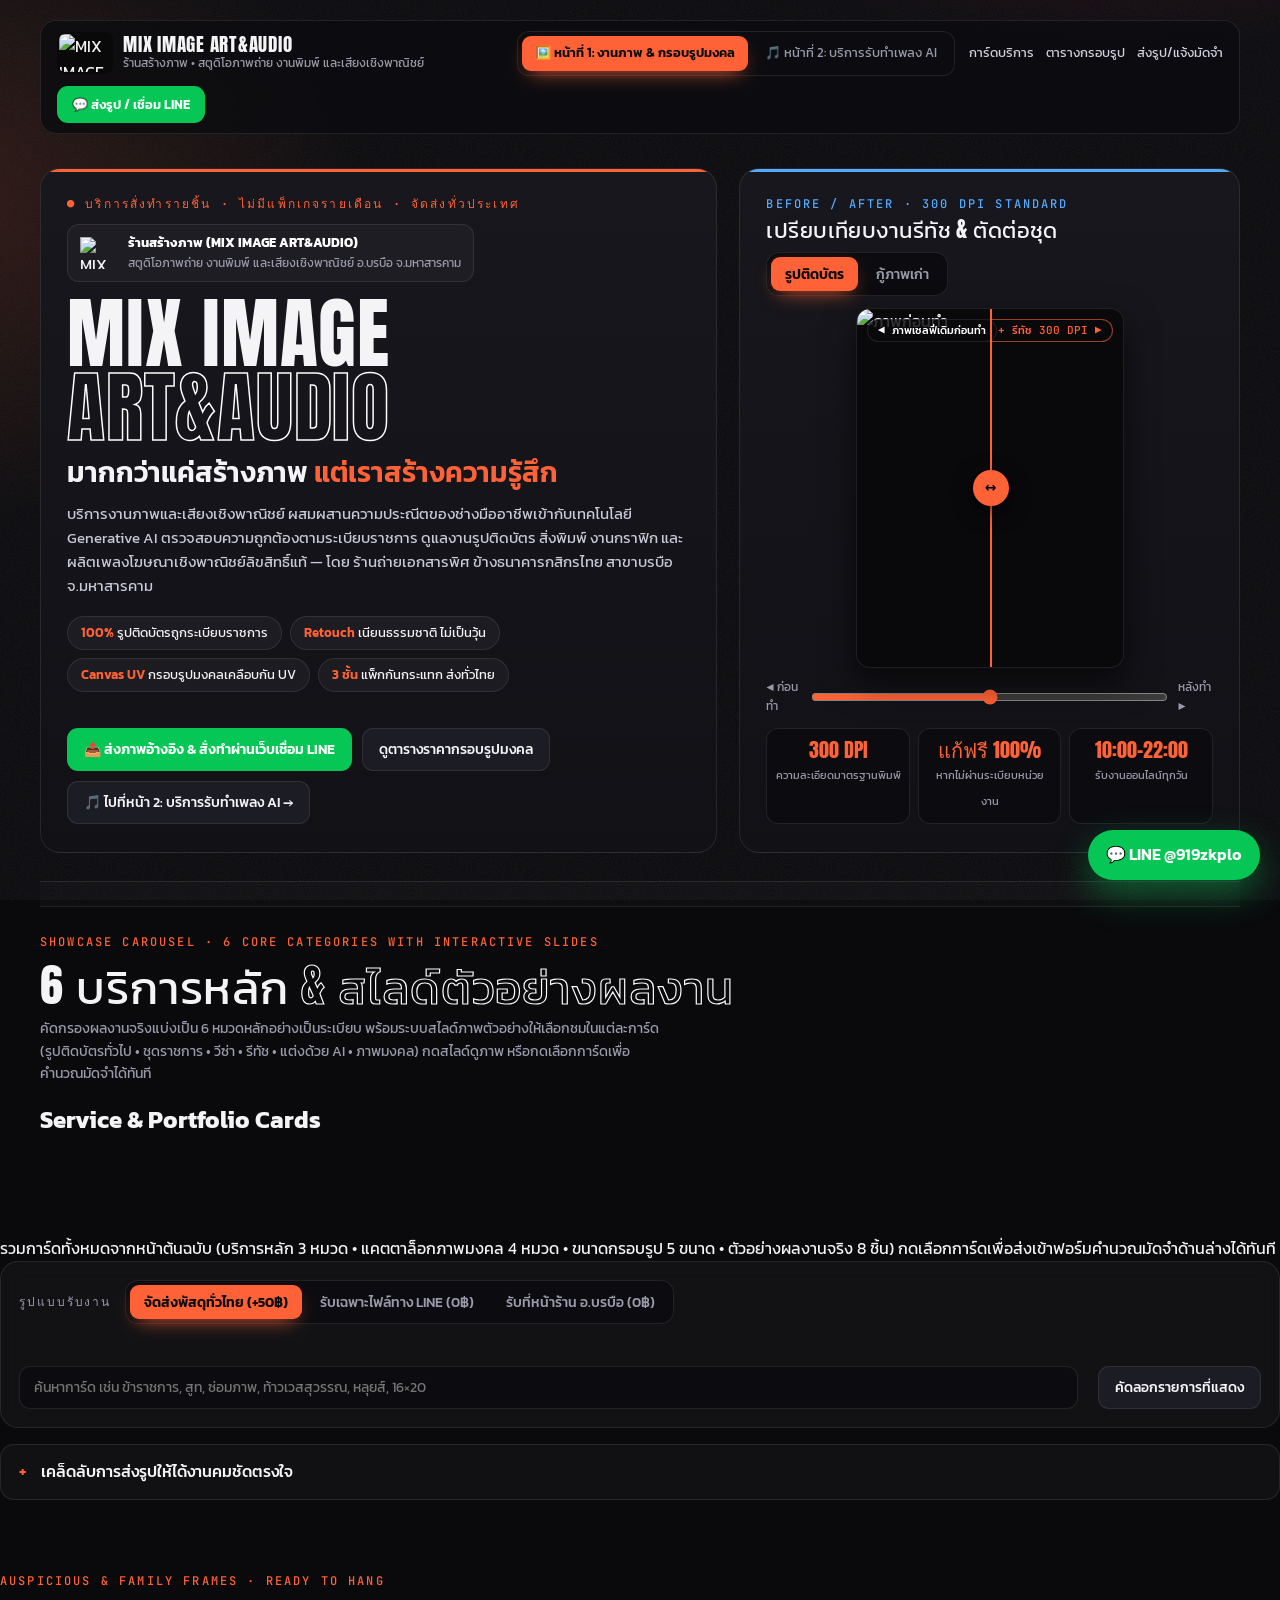
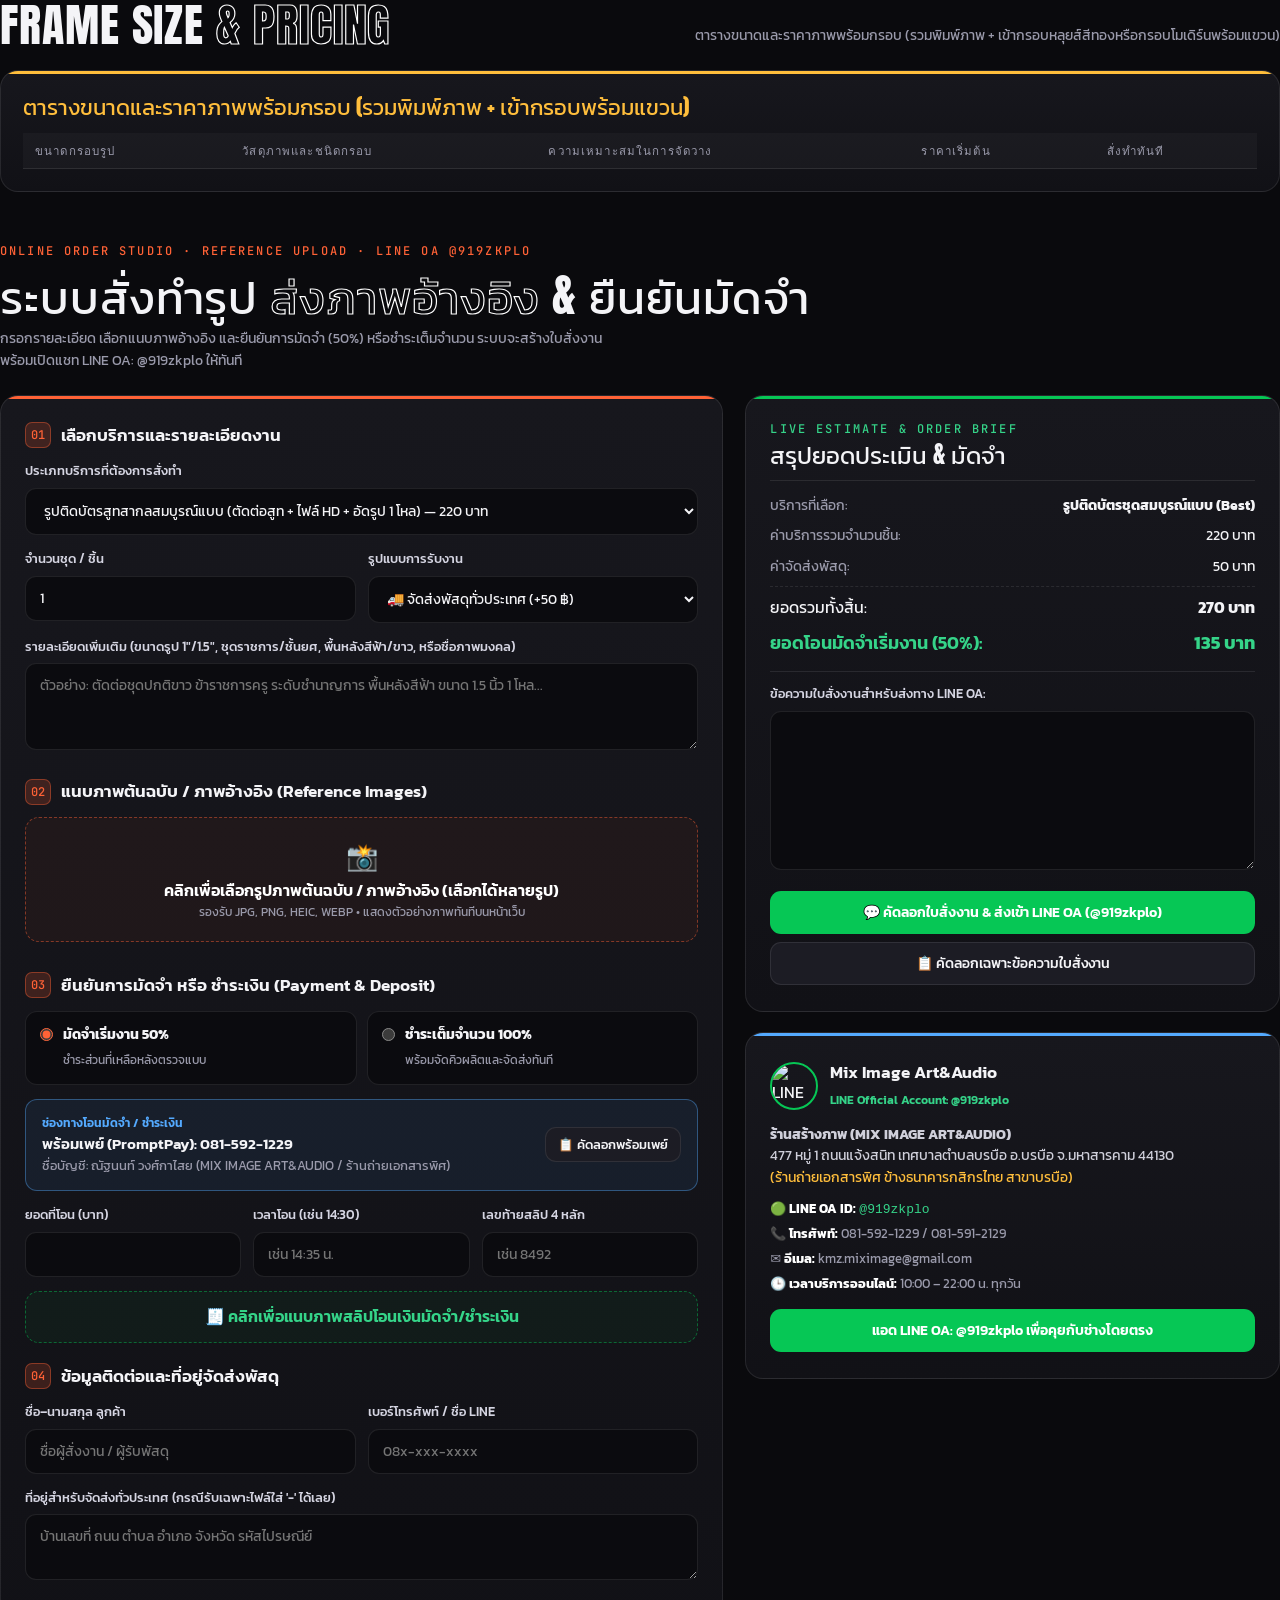
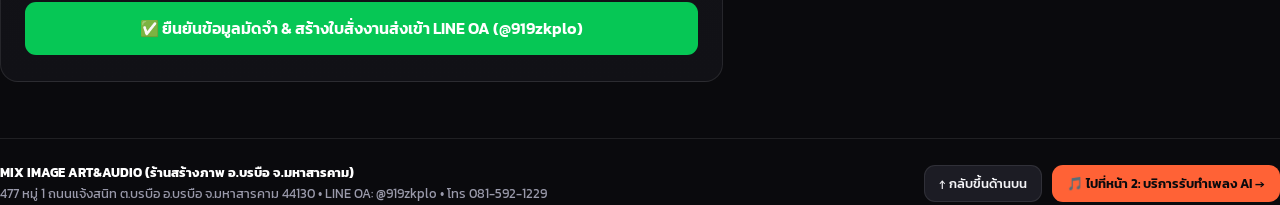
==== commit 02aae9d4: "feat: customize distinct brand logos for art and audio studio pages" ====
--- a/index.html
+++ b/index.html
@@ -4,6 +4,7 @@
 <meta charset="UTF-8">
 <meta name="viewport" content="width=device-width, initial-scale=1">
 <meta name="color-scheme" content="dark">
+<link rel="icon" type="image/jpeg" href="assets/images/logo-art.jpg">
 <title>MIX IMAGE ART&amp;AUDIO | หน้า 1: งานภาพ รูปติดบัตร รีทัช กรอบรูปมงคล (Street Editorial)</title>
 <meta name="description" content="ร้านสร้างภาพ MIX IMAGE ART&AUDIO อ.บรบือ จ.มหาสารคาม รับทำรูปติดบัตรออนไลน์ ตัดต่อชุดข้าราชการ รีทัช ซ่อมภาพเก่า และภาพมงคลพร้อมกรอบ ส่งทั่วประเทศ">
 <link rel="preconnect" href="https://fonts.googleapis.com">
@@ -62,7 +63,7 @@
   -webkit-backdrop-filter:blur(14px);backdrop-filter:blur(14px);
 }
 .brand{display:flex;align-items:center;gap:10px;margin-right:auto}
-.brand img{width:46px;height:40px;object-fit:contain}
+.brand img{width:56px;height:42px;object-fit:contain;border-radius:8px;background:rgba(0,0,0,.35);padding:2px}
 .brand b{display:block;font:400 19px/1 'Anton',sans-serif;letter-spacing:.04em}
 .brand small{display:block;font-size:11.5px;color:var(--muted)}
 .tabs{display:inline-flex;flex-wrap:wrap;gap:4px;padding:4px;border:1px solid var(--line);border-radius:12px;background:#0c0c10}
@@ -1403,8 +1404,8 @@
   document.addEventListener('keydown', e => { if (e.key === 'Escape') closeLb(); });
 
   /* ---------- Init ---------- */
-  $('brandLogo').src = src('assets/images/logo-3d.png?v=2');
-  $('heroLogo').src = src('assets/images/logo-3d.png?v=2');
+  $('brandLogo').src = src('assets/images/logo-art.jpg?v=3');
+  $('heroLogo').src = src('assets/images/logo-art.jpg?v=3');
   $('oaAvatar').src = SHOP.avatar;
   setBACase(1);
   const names = ITEMS.map(p => p.en);
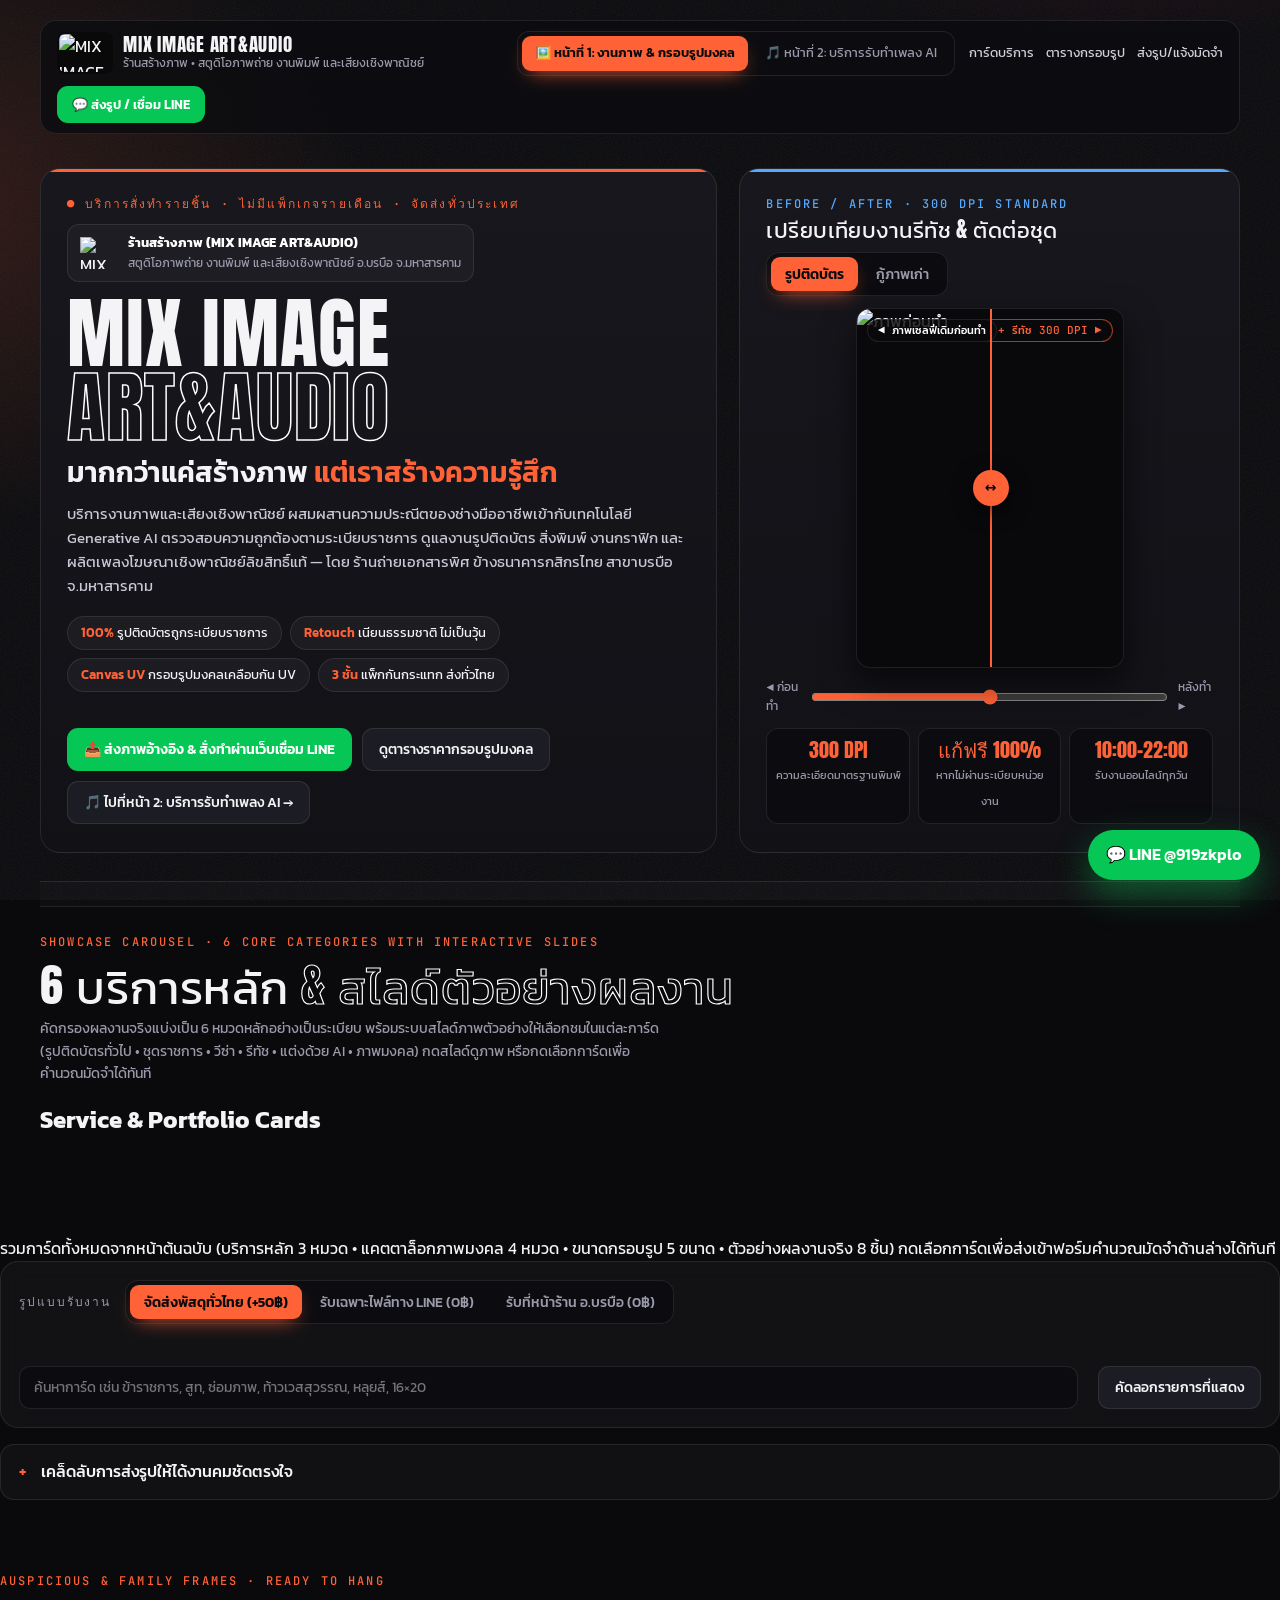
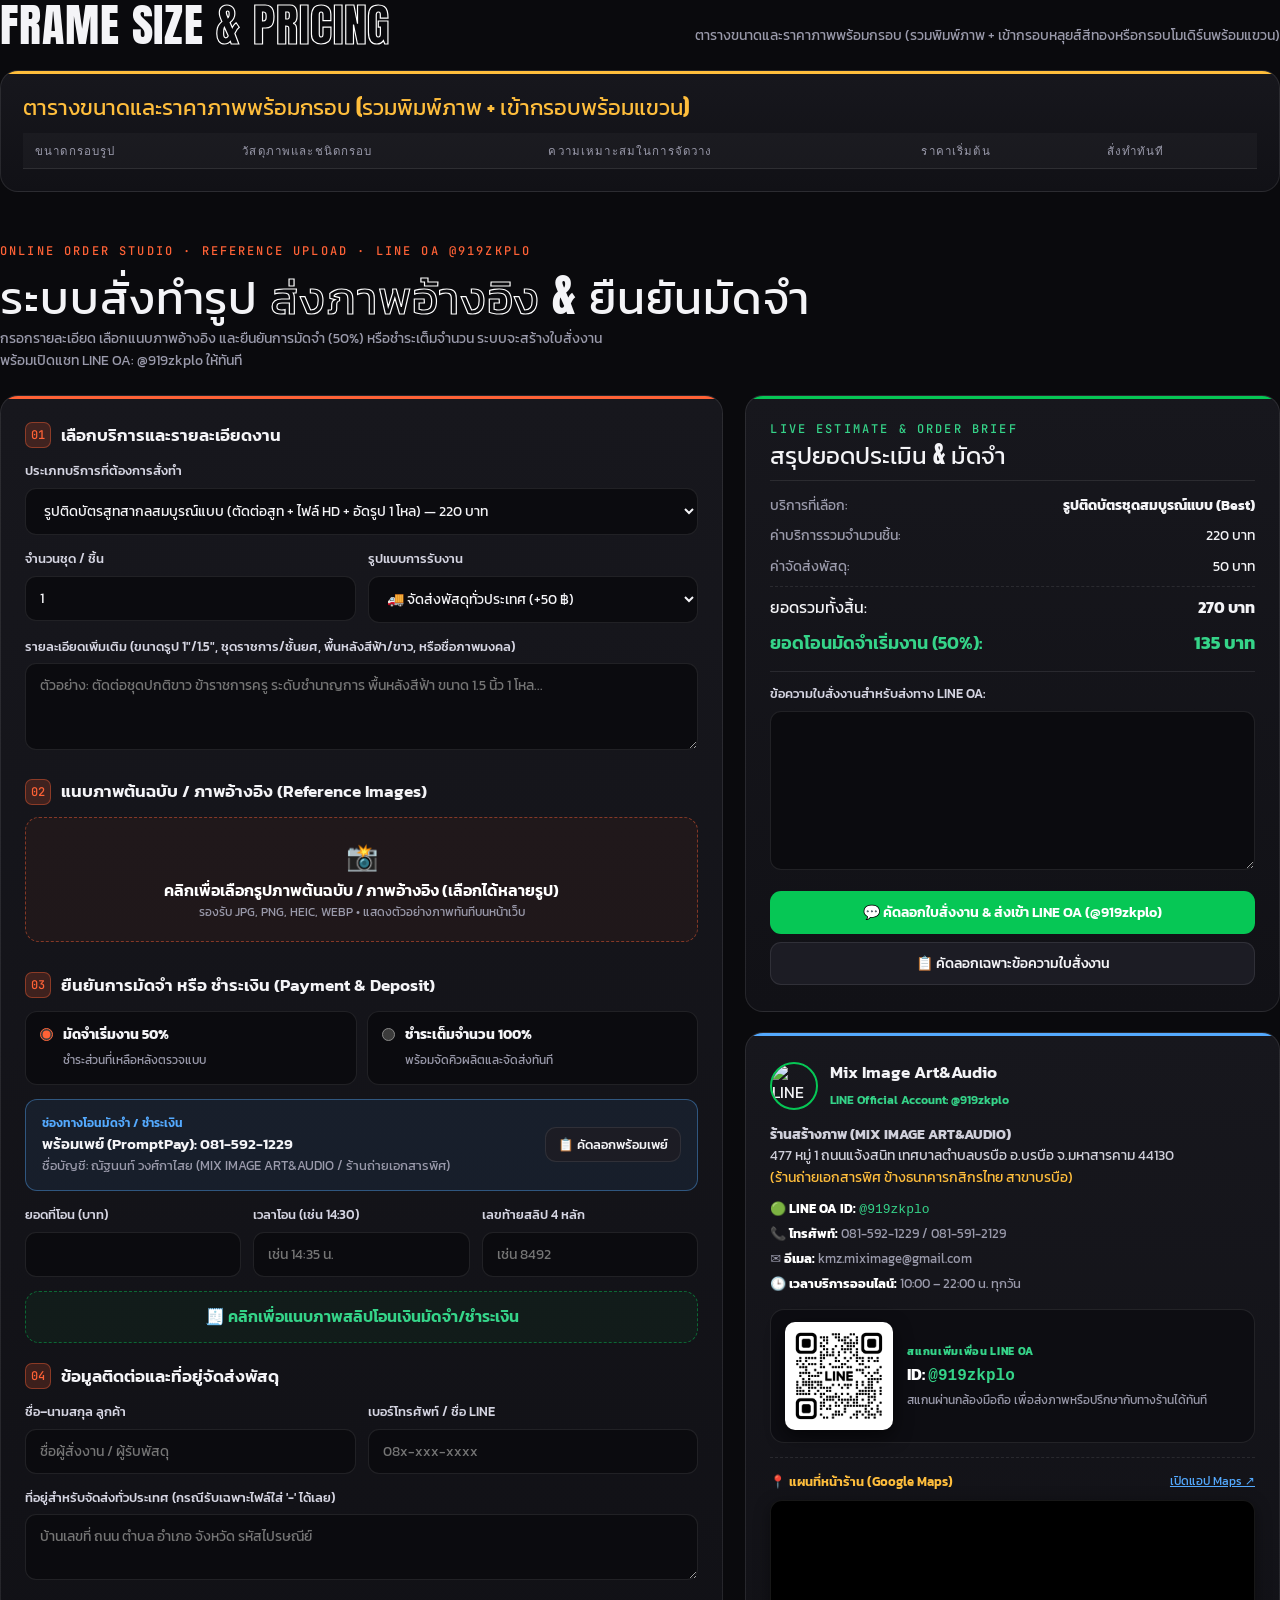
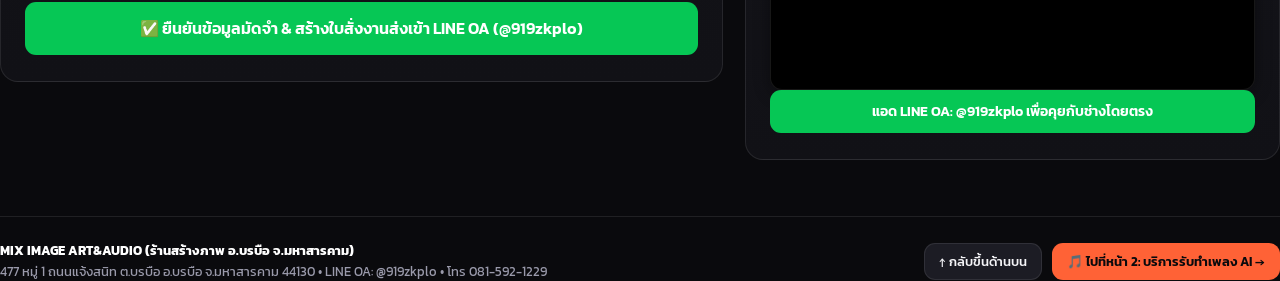
==== commit cd1e7ed7: "feat: embed official LINE OA QR code and Google Maps store location with share link" ====
--- a/index.html
+++ b/index.html
@@ -816,7 +816,31 @@
             <div>✉️ <b style="color:#fff">อีเมล:</b> kmz.miximage@gmail.com</div>
             <div>🕒 <b style="color:#fff">เวลาบริการออนไลน์:</b> 10:00 – 22:00 น. ทุกวัน</div>
           </div>
-          <a id="oaDirectLink" href="https://line.me/R/ti/p/@919zkplo" target="_blank" rel="noopener" class="btn line" style="width:100%">
+          
+          <!-- Official LINE OA QR Code -->
+          <div class="line-qr-wrap" style="display:flex;align-items:center;gap:14px;background:#0d0d12;padding:12px 14px;border-radius:14px;border:1px solid var(--line);margin:14px 0">
+            <a href="https://line.me/R/ti/p/@919zkplo" target="_blank" rel="noopener" style="flex-shrink:0" title="คลิกเพื่อแอด LINE OA: @919zkplo">
+              <img src="https://qr-official.line.me/gs/M_919zkplo_BW.png?oat_content=qr" onerror="this.onerror=null;this.src='assets/line-qr.png'" alt="LINE Official Account @919zkplo" style="width:108px;height:108px;border-radius:10px;background:#fff;padding:6px;display:block;box-shadow:0 6px 18px rgba(0,0,0,.6);object-fit:contain">
+            </a>
+            <div>
+              <div style="font-size:11px;color:#35d489;font-weight:700;letter-spacing:.06em;text-transform:uppercase">สแกนเพิ่มเพื่อน LINE OA</div>
+              <div style="font-size:16px;font-weight:700;color:#fff;margin:2px 0">ID: <code style="color:#35d489">@919zkplo</code></div>
+              <div style="font-size:12px;color:var(--muted);line-height:1.4">สแกนผ่านกล้องมือถือ เพื่อส่งภาพหรือปรึกษากับทางร้านได้ทันที</div>
+            </div>
+          </div>
+
+          <!-- Official Google Maps Store Location -->
+          <div class="store-map-card" style="margin-top:14px;padding-top:14px;border-top:1px dashed var(--line)">
+            <div style="display:flex;justify-content:space-between;align-items:center;margin-bottom:8px">
+              <span style="font-size:12.5px;font-weight:600;color:rgb(var(--gold))">📍 แผนที่หน้าร้าน (Google Maps)</span>
+              <a href="https://share.google/Uw6oxw9le0qcjiy1S" target="_blank" rel="noopener" style="font-size:12px;color:rgb(var(--cyan));text-decoration:underline">เปิดแอป Maps ↗</a>
+            </div>
+            <div style="width:100%;height:190px;border-radius:12px;overflow:hidden;border:1px solid var(--line);background:#000;box-shadow:0 4px 16px rgba(0,0,0,.4)">
+              <iframe src="https://www.google.com/maps/embed?pb=!1m18!1m12!1m3!1d3834.463108576925!2d103.11919167575981!3d16.041440440179915!2m3!1f0!2f0!3f0!3m2!1i1024!2i768!4f13.1!3m3!1m2!1s0x311873567a638709%3A0x681990a47c6a6c39!2zTUlYIEltYWdlIEFydCAmIEF1ZGlvICjguKrguKPguYnguLLguIfguKDguLLguJ4p!5e0!3m2!1sth!2sth!4v1793299689087!5m2!1sth!2sth" width="100%" height="100%" style="border:0;" allowfullscreen="" loading="lazy" referrerpolicy="strict-origin-when-cross-origin" title="แผนที่ร้าน MIX Image Art & Audio (สร้างภาพ)"></iframe>
+            </div>
+          </div>
+
+<a id="oaDirectLink" href="https://line.me/R/ti/p/@919zkplo" target="_blank" rel="noopener" class="btn line" style="width:100%">
             แอด LINE OA: @919zkplo เพื่อคุยกับช่างโดยตรง
           </a>
         </div>
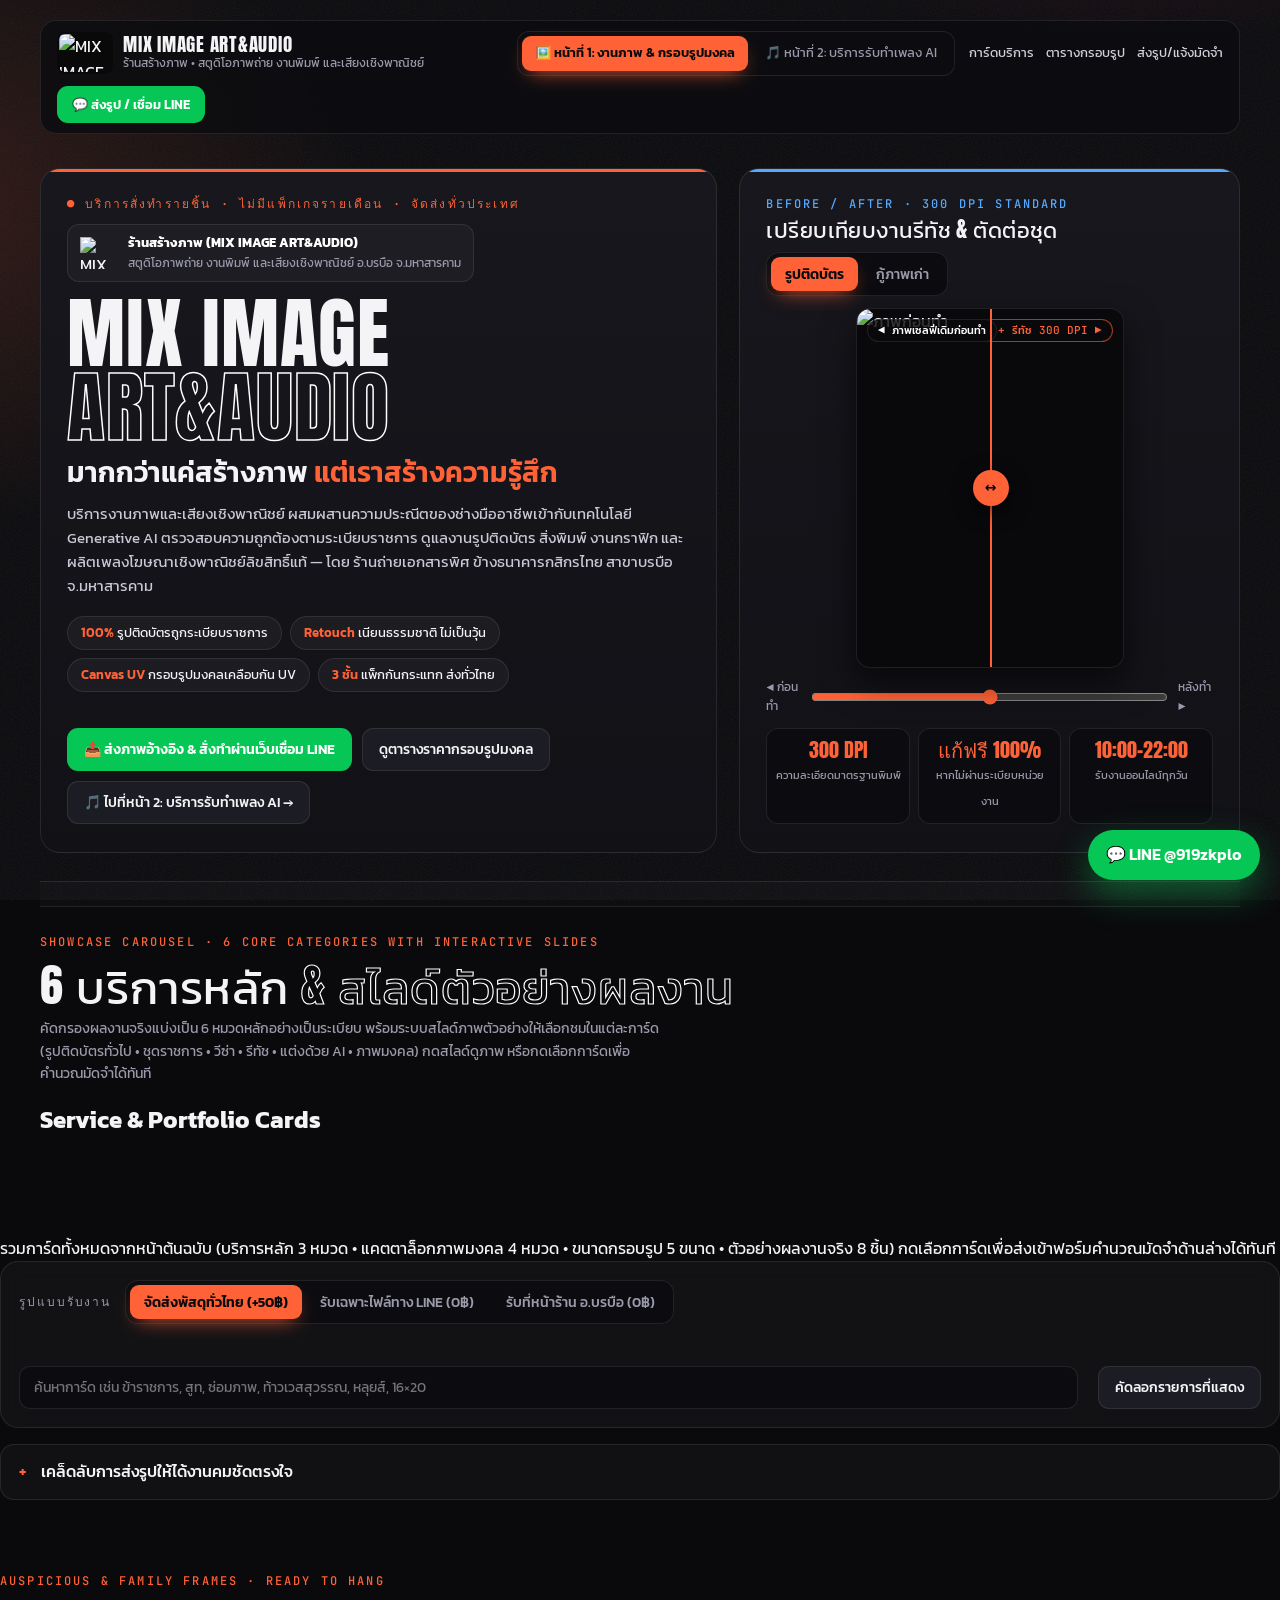
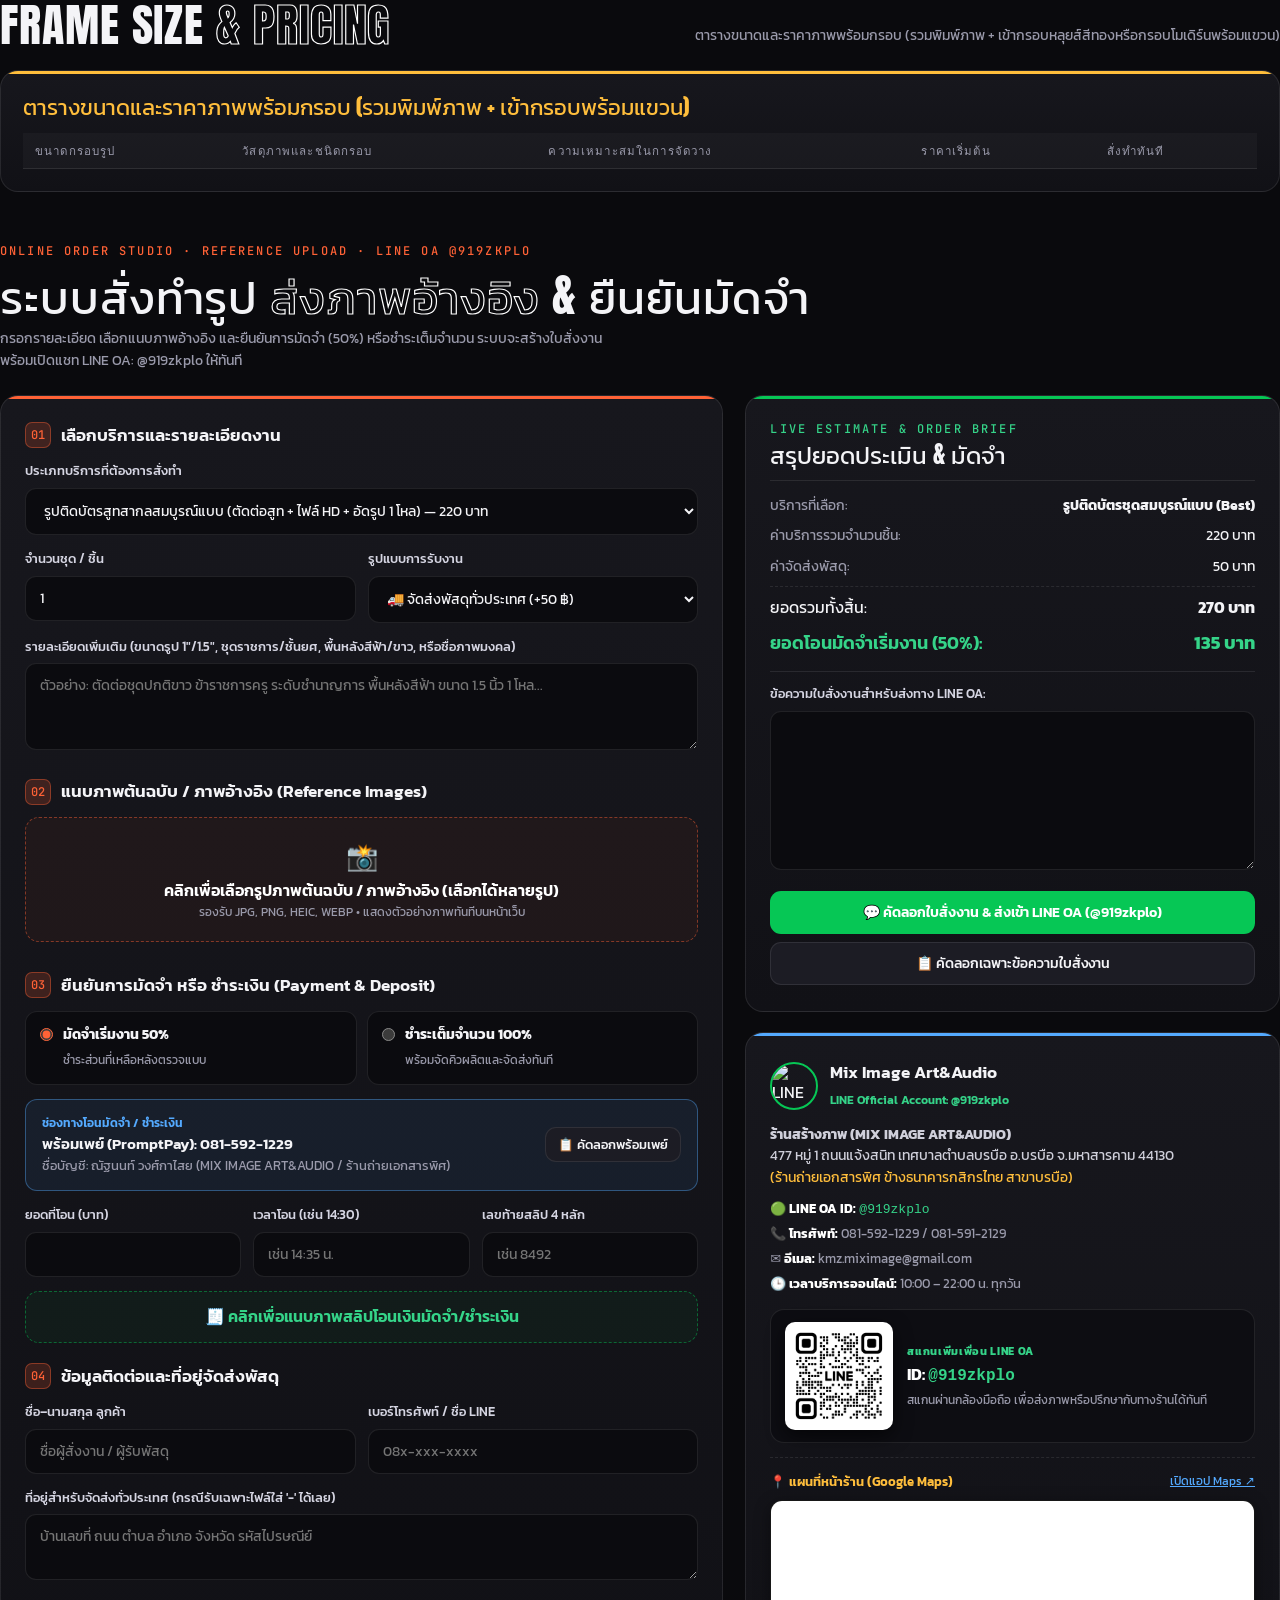
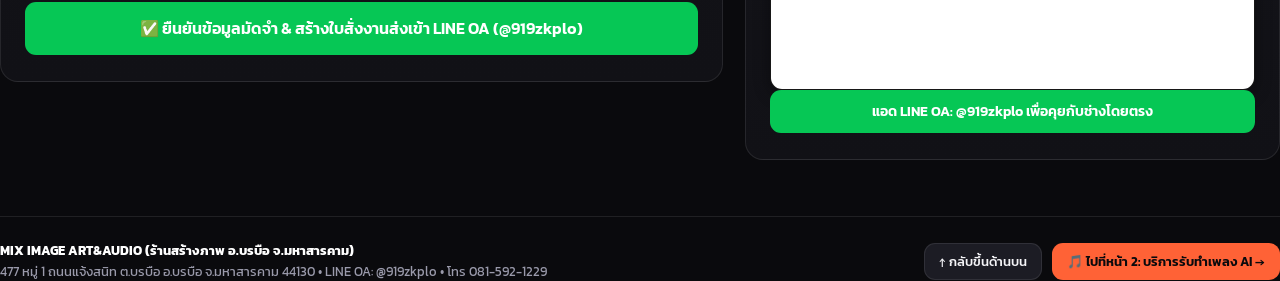
==== commit 20d3a9e1: "feat: integrate all 98 master images from Google Drive into 6 showcase cards, sliders, and frame tab" ====
--- a/index.html
+++ b/index.html
@@ -906,21 +906,28 @@
   /* ===================================================================
      [ANTIGRAVITY DATA ZONE 3: การ์ด 6 หมวดหลัก พร้อมสไลด์โชว์ผลงานจริง]
      =================================================================== */
-  const ITEMS = [
+    const ITEMS = [
     {
       id: 1,
       cat: 'idphoto',
       ratio: 'เริ่ม 59–220 ฿',
       selectPrice: 89,
-      en: '1. รูปติดบัตรทั่วไป',
+      en: '1. รูปติดบัตรทั่วไป & สูทสากล',
       sub: 'Student, General & Business ID Photos',
-      th: 'บริการถ่ายและแต่งรูปติดบัตรออนไลน์ นักเรียน นักศึกษา สมัครงานเอกสารทั่วไป ลบสิว ฝ้า ปรับผิวเนียน ล็อกโครงหน้าเดิม แสงเงาคมชัด 300 DPI พร้อมอัดรูปหรือรับเฉพาะไฟล์',
+      th: 'บริการถ่ายและตัดต่อรูปติดบัตรออนไลน์ นักเรียน นักศึกษา สมัครงานเอกสารทั่วไป สูทสากล ลบสิว ฝ้า ปรับผิวเนียน แสงสตูดิโอคมชัด 300 DPI พร้อมอัดรูปหรือรับเฉพาะไฟล์',
       mood: 'สมัครงาน · นักเรียน · บุคคลทั่วไป · 300 DPI',
       slides: [
-        { img: 'assets/work/id-sample-thai-man-suit.webp', title: 'สูทสากลชายมาตรฐานสมัครงาน' },
-        { img: 'assets/work/id-sample-thai-woman-suit.webp', title: 'สูทสากลหญิงสุภาพเรียบร้อย' },
-        { img: 'assets/work/id-sample-woman-after.webp', title: 'นักเรียน นักศึกษา และบุคคลทั่วไป' },
-        { img: 'assets/work/id-sample-before-after.webp', title: 'เปรียบเทียบก่อน-หลังเซลฟี่มือถือ' }
+        { img: 'assets/gallery/01-00-cover.webp', title: 'ปกบริการรูปติดบัตรออนไลน์ สตูดิโอมืออาชีพ' },
+        { img: 'assets/gallery/01-03.webp', title: 'รูปติดบัตรนักศึกษา ฉากหลังฟ้ามาตรฐาน' },
+        { img: 'assets/gallery/01-04.webp', title: 'รูปสมัครงานสูทสีกรมท่า' },
+        { img: 'assets/gallery/01-05.webp', title: 'รูปสมัครงานสูทสีดำ ทางการ' },
+        { img: 'assets/gallery/01-07.webp', title: 'ตัวอย่างเปลี่ยนชุดลำลองเป็นสูทสมัครงาน' },
+        { img: 'assets/gallery/01-08.webp', title: 'ตัวอย่างรีทัชผิวหน้าและปรับแสงสตูดิโอ' },
+        { img: 'assets/gallery/15-01.webp', title: 'สูทดำพื้นหลังฟ้า สมัครงาน' },
+        { img: 'assets/gallery/15-02.webp', title: 'สูทสีกรมท่า ผู้บริหาร' },
+        { img: 'assets/gallery/15-04.webp', title: 'รูปโปรไฟล์ LinkedIn / ทางการ' },
+        { img: 'assets/gallery/15-05.webp', title: 'รูปติด Resume สมัครงาน' },
+        { img: 'assets/gallery/15-07.webp', title: 'Mockup เอกสารสมัครงาน' }
       ],
       lines: [
         ['ชุดประหยัด (Good)', 'อัดรูป 1" หรือ 1.5" (8–12 ใบ) กระดาษโฟโต้ด้านกันน้ำ (59 ฿)'],
@@ -934,14 +941,22 @@
       cat: 'civil',
       ratio: 'ระเบียบ ก.พ. 100% · 150–220 ฿',
       selectPrice: 220,
-      en: '2. ชุดราชการ',
+      en: '2. ชุดราชการ (ชาย/หญิง)',
       sub: 'Thai Civil Official Uniforms & Regalia',
       th: 'ตัดต่อชุดข้าราชการพลเรือนปกติขาว ชุดสีกากี ชุดครู ชุดตำรวจ ชุดทหาร และชุดครุย ตรวจสอบอินทรธนูและเครื่องราชฯ ตรงสังกัดและระดับชั้นยศอย่างแม่นยำ รับประกันแก้ไขฟรี 100%',
-      mood: 'ปกติขาว · สีกากี · ครู-ตำรวจ-ทหาร · แก้ไขฟรี 100%',
+      mood: 'ปกติขาว · สีกากี · ชาย/หญิง · ระเบียบ ก.พ. 100%',
       slides: [
-        { img: 'assets/work/id-sample-thai-civil-man.webp', title: 'ข้าราชการพลเรือนชายปกติขาว' },
-        { img: 'assets/work/id-sample-thai-civil-woman.webp', title: 'ข้าราชการพลเรือนหญิงปกติขาว' },
-        { img: 'assets/work/ba-id-woman-after.webp', title: 'จัดแสงสตูดิโอ 3 จุด ล็อกโครงหน้า' }
+        { img: 'assets/gallery/13-00-cover.webp', title: 'ปกบริการตัดต่อชุดข้าราชการชาย' },
+        { img: 'assets/gallery/14-00-cover.webp', title: 'ปกบริการตัดต่อชุดข้าราชการหญิง' },
+        { img: 'assets/gallery/01-01.webp', title: 'ข้าราชการชาย ชุดสีกากี ฉากฟ้ามาตรฐาน' },
+        { img: 'assets/gallery/01-02.webp', title: 'ข้าราชการหญิง ชุดสีกากี ฉากฟ้ามาตรฐาน' },
+        { img: 'assets/gallery/13-03.webp', title: 'ชุดปกติขาวชาย ถูกระเบียบ ก.พ.' },
+        { img: 'assets/gallery/14-03.webp', title: 'ชุดปกติขาวหญิง ถูกระเบียบ ก.พ.' },
+        { img: 'assets/gallery/13-04.webp', title: 'ตัวอย่างเปลี่ยนเสื้อยืดเป็นชุดราชการ' },
+        { img: 'assets/gallery/14-04.webp', title: 'ตัวอย่างเปลี่ยนชุดลำลองเป็นชุดราชการหญิง' },
+        { img: 'assets/gallery/13-01.webp', title: 'ข้าราชการชายครึ่งตัว คมชัด 300 DPI' },
+        { img: 'assets/gallery/14-01.webp', title: 'ข้าราชการหญิงครึ่งตัว คมชัด 300 DPI' },
+        { img: 'assets/gallery/13-05.webp', title: 'ตัวอย่างรีทัชภาพข้าราชการ' }
       ],
       lines: [
         ['เฉพาะไฟล์ดิจิทัล 300 DPI', 'ตัดต่อชุดปกติขาว/กากี + เช็คอินทรธนูตรงยศ (150 ฿)'],
@@ -960,10 +975,12 @@
       th: 'รูปถ่ายขอวีซ่าและพาสปอร์ตตามระเบียบสถานทูตทั่วโลก สัดส่วนใบหน้า 70–80% ตามมาตรฐาน ICAO ฉากหลังขาวบริสุทธิ์ ไร้เงาสะท้อน ถูกต้องแม่นยำสำหรับยื่นออนไลน์และยื่นเล่ม',
       mood: 'US Visa 2×2" · เชงเก้น · ญี่ปุ่น · จีน · รับประกันผ่าน 100%',
       slides: [
-        { img: 'assets/work/id-sample-thai-woman-suit.webp', title: 'US Visa 2×2 นิ้ว (ฉากขาวบริสุทธิ์)' },
-        { img: 'assets/work/id-sample-thai-man-suit.webp', title: 'วีซ่าเชงเก้น / ยุโรป 35×45 มม.' },
-        { img: 'assets/work/id-sample-woman-after.webp', title: 'วีซ่าญี่ปุ่น / จีน / พาสปอร์ตสากล' },
-        { img: 'assets/work/id-sample-before-after.webp', title: 'สัดส่วนใบหน้า 70–80% ตามมาตรฐาน ICAO' }
+        { img: 'assets/gallery/15-00-cover.webp', title: 'ปกบริการรูปสมัครงานและวีซ่าทางการ' },
+        { img: 'assets/gallery/15-06.webp', title: 'รูปสมัครวีซ่า สัดส่วนสถานทูตกำหนด' },
+        { img: 'assets/gallery/15-01.webp', title: 'สูทดำฉากฟ้า/ขาวสำหรับยื่นวีซ่า' },
+        { img: 'assets/gallery/15-02.webp', title: 'สูทสีกรมท่า ทางการสากล' },
+        { img: 'assets/gallery/15-03.webp', title: 'สูทสีเทา สุภาพเรียบร้อย' },
+        { img: 'assets/gallery/01-04.webp', title: 'สูทมาตรฐานสากล 300 DPI' }
       ],
       lines: [
         ['เฉพาะไฟล์ยื่นวีซ่าออนไลน์', 'ปรับขนาดพิกเซล KB และสัดส่วนตามสถานทูตกำหนด (150 ฿)'],
@@ -982,10 +999,13 @@
       th: 'ฟื้นฟูรูปถ่ายเก่าที่ชำรุด ฉีกขาด โดนน้ำ ปลวกแทะ หรือซีดจาง คืนมิติสีผิวบรรพบุรุษจากขาวดำเป็นภาพสีธรรมชาติ เพิ่มความคมชัดระดับ Ultra-HD และรับทำรูปหน้าพิธีด่วน 24 ชม.',
       mood: 'กู้ภาพเก่า · ซ่อมรอยพับ · ลงสีเสมือนจริง · รูปหน้าพิธี 24 ชม.',
       slides: [
-        { img: 'assets/work/zip-restore-family.webp', title: 'ฟื้นฟูภาพถ่ายครอบครัวเก่า ลบรอยด่างและเชื้อรา' },
-        { img: 'assets/work/zip-restore-couple.webp', title: 'บูรณะภาพคู่ขาวดำ คืนมิติสีผิวธรรมชาติ 100%' },
-        { img: 'assets/work/ba-restore-flower-after.webp', title: 'กู้ภาพเก่าชำรุด คืนความคมชัด 300 DPI' },
-        { img: 'assets/work/zip-restore-beforeafter-3x2.webp', title: 'ตัวอย่างงานรีทัชและบูรณะภาพ 6 รูปแบบ' }
+        { img: 'assets/gallery/02-00-cover.webp', title: 'ปกเปรียบเทียบภาพเก่าก่อนซ่อมและหลังซ่อม' },
+        { img: 'assets/gallery/02-01.webp', title: 'ภาพเก่าขาวดำก่อนซ่อม' },
+        { img: 'assets/gallery/02-02.webp', title: 'ภาพเก่าหลังซ่อมบูรณะสมบูรณ์' },
+        { img: 'assets/gallery/02-03.webp', title: 'ภาพขาวดำแปลงเป็นภาพสีธรรมชาติ' },
+        { img: 'assets/gallery/02-04.webp', title: 'ภาพแตกเบลอก่อนเพิ่มความคมชัด' },
+        { img: 'assets/gallery/02-05.webp', title: 'ภาพบรรพบุรุษฟื้นฟูคุณภาพสูง' },
+        { img: 'assets/gallery/02-06.webp', title: 'ตัวอย่างซ่อมรอยขาด รอยพับ และคราบ' }
       ],
       lines: [
         ['รีทัชภาพบุคคลพรีเมียม', 'ปรับผิวเนียน ลบสิว จัดแสง ปรับโครงหน้า (200 ฿)'],
@@ -997,23 +1017,26 @@
     {
       id: 5,
       cat: 'aiart',
-      ratio: 'Gen-AI 4K · 250–890 ฿',
+      ratio: 'สตูดิโอ & ครอบครัว · 250–890 ฿',
       selectPrice: 350,
-      en: '5. แต่งภาพด้วย AI',
-      sub: 'Gen-AI Studio Portraits & Modern Creative Art',
-      th: 'เนรมิตภาพถ่ายบุคคลสตูดิโอด้วยเทคโนโลยี AI ระดับโปร เปลี่ยนฉากหลัง สลับสไตล์เสื้อผ้า ทำภาพพรีเวดดิ้งแนวแฟนตาซี ภาพโปสเตอร์อาร์ต และงานภาพลักษณ์ธุรกิจ คมชัดระดับ 4K',
-      mood: 'โปรไฟล์ AI · พรีเวดดิ้ง AI · สตูดิโอ 4K · งานอาร์ตโมเดิร์น',
+      en: '5. แต่งภาพ AI & ครอบครัว/รับปริญญา',
+      sub: 'Family, Graduation & AI Studio Portraits',
+      th: 'อัดภาพครอบครัว รับปริญญา และภาพบุคคลสตูดิโอ AI สร้างความทรงจำสำคัญของชีวิตในโทนอุ่นระดับพรีเมียม ปรับแสงสตูดิโอ รีทัชผิวเนียน และภาพหมู่หลายเจเนอเรชัน',
+      mood: 'ภาพครอบครัว · รับปริญญา · สตูดิโอพรีเมียม · คมชัดสูง',
       slides: [
-        { img: 'assets/work/wedding-sunset-veil.webp', title: 'ภาพถ่ายบุคคลและพรีเวดดิ้งสไตล์โรแมนติก AI' },
-        { img: 'assets/work/wedding-lake-heart.webp', title: 'ภาพบุคคล AI ริมทะเลสาบ แสงสีธรรมชาติสตูดิโอ' },
-        { img: 'assets/work/wedding-poster-packages.webp', title: 'แพ็กเกจโปสเตอร์ AI เวดดิ้ง & งานศิลปะ' },
-        { img: 'assets/work/design-business-card-luxury.webp', title: 'งานออกแบบกราฟิก AI & แบรนด์ดิ้งหรู' }
+        { img: 'assets/gallery/07-00-cover.webp', title: 'ปกภาพครอบครัวและภาพรับปริญญา' },
+        { img: 'assets/gallery/07-01.webp', title: 'ภาพครอบครัวกลางแจ้ง บรรยากาศธรรมชาติ' },
+        { img: 'assets/gallery/07-02.webp', title: 'ภาพครอบครัวในสตูดิโอ แสงอบอุ่น' },
+        { img: 'assets/gallery/07-03.webp', title: 'ภาพครอบครัวหลายเจเนอเรชัน' },
+        { img: 'assets/gallery/07-04.webp', title: 'ภาพรับปริญญาเดี่ยว คมชัดสง่างาม' },
+        { img: 'assets/gallery/07-05.webp', title: 'ภาพรับปริญญาร่วมกับครอบครัว' },
+        { img: 'assets/gallery/07-06.webp', title: 'ภาพหมู่เพื่อนรับปริญญา' }
       ],
       lines: [
         ['ภาพโปรไฟล์สตูดิโอ AI', 'เปลี่ยนฉากหลัง จัดแสงสตูดิโอ ปรับลุคพรีเมียม (250 ฿)'],
         ['ภาพบุคคล AI สไตล์พรีเวดดิ้ง/อาร์ต', 'เนรมิตภาพศิลปะและภาพแต่งงาน 4K คมชัดสูง (350 ฿)'],
-        ['ออกแบบโปสเตอร์ / ภาพศิลปะ AI', 'ภาพประดับตกแต่งห้อง หรือปกพอร์ตโฟลิโอ (450 ฿)'],
-        ['แพ็กเกจแบรนดิ้ง & คอร์ปอเรต AI', 'เซ็ตภาพลักษณ์ธุรกิจและผู้บริหารระดับ Luxury (890 ฿)']
+        ['อัดภาพครอบครัว / รับปริญญา', 'ปรับแสงสี รีทัชหน้าเนียน พร้อมพิมพ์ภาพพรีเมียม (390–590 ฿)'],
+        ['เซ็ตภาพครอบครัวพร้อมกรอบหลุยส์', 'ภาพหลายเจเนอเรชันพร้อมกรอบใหญ่ทรงคุณค่า (890–1,490 ฿)']
       ]
     },
     {
@@ -1021,23 +1044,32 @@
       cat: 'auspicious',
       ratio: 'พร้อมกรอบหรู · 390–1,490 ฿',
       selectPrice: 590,
-      en: '6. ภาพมงคลเสริมฮวงจุ้ย',
+      en: '6. ภาพมงคลเสริมฮวงจุ้ย & กรอบรูป',
       sub: 'Auspicious Sacred Art & Luxury Frames',
-      th: 'ภาพมงคลเสริมฮวงจุ้ย เสริมบารมี การค้า และโชคลาภ (มังกรทอง, ปลาคาร์ป 8 เซียน, ม้ามงคล, เรือสำเภา, ท้าวเวสสุวรรณ) พิมพ์บนผ้าแคนวาสแท้เคลือบกัน UV เข้ากรอบหลุยส์สีทองคลาสสิกหรือกรอบโมเดิร์น แพ็กกันกระแทก 3 ชั้นส่งทั่วไทย',
-      mood: 'มังกรทอง · ปลาคาร์ป 8 · สำเภา · ท้าวเวสสุวรรณ · กรอบหลุยส์',
+      th: 'ภาพมงคลเสริมบารมี โชคลาภ และการค้า: ท้าวเวสสุวรรณ, พระพิฆเนศ, เกจิอาจารย์สายอีสาน (หลวงปู่ศิลา, หลวงพ่อคูณ, หลวงปู่มั่น), ปลาคาร์พ 8 ตัวในลำธารทอง พร้อมกรอบรูปทุกขนาด A4 ถึง 20×30 นิ้ว',
+      mood: 'ท้าวเวสสุวรรณ · พระพิฆเนศ · เกจิอีสาน · ปลาคาร์พ 8 · กรอบหรู',
       slides: [
-        { img: 'assets/work/auspicious-dragon-g5-1.webp', title: 'มังกรทองเหินเวหา เสริมบารมีอำนาจการค้า' },
-        { img: 'assets/work/auspicious-koi-g5-1.webp', title: 'ปลาคาร์ฟ 8 เซียน เรียกทรัพย์เงินทองไหลมา' },
-        { img: 'assets/work/auspicious-horse-g5-1.webp', title: 'ม้ามงคล 8 ตัว ธุรกิจก้าวหน้ารวดเร็วไร้อุปสรรค' },
-        { img: 'assets/work/auspicious-ship-g5-1.webp', title: 'เรือสำเภาทอง ค้าขายราบรื่นกำไรมั่งคั่ง' },
-        { img: 'assets/work/auspicious-sacred-g5-1.webp', title: 'ท้าวเวสสุวรรณโณ มหาราช ขุมทรัพย์คุ้มครอง' },
-        { img: 'assets/work/auspicious-peacock-g5-1.webp', title: 'นกยูงคู่มงคล เสริมความรัก ความสง่างาม' },
-        { img: 'assets/work/zip-auspicious-frame-01.webp', title: 'ภาพมงคลเข้ากรอบหลุยส์สีทองหรูพร้อมแขวน' }
+        { img: 'assets/gallery/03-00-cover.webp', title: 'ปกภาพมงคลแขวนผนังพร้อมกรอบสีทองหรูหรา' },
+        { img: 'assets/gallery/04-00-cover.webp', title: 'ท้าวเวสสุวรรณและพระพิฆเนศวิมานทอง' },
+        { img: 'assets/gallery/04-01.webp', title: 'ท้าวเวสสุวรรณถือกระบองทอง เสริมอำนาจ' },
+        { img: 'assets/gallery/04-04.webp', title: 'พระพิฆเนศประทานพร มหาเทพแห่งความสำเร็จ' },
+        { img: 'assets/gallery/05-00-cover.webp', title: 'รวมพระเกจิอาจารย์สายอีสานในพลังศรัทธาทองคำ' },
+        { img: 'assets/gallery/05-01.webp', title: 'หลวงปู่ศิลา สิริจันโท' },
+        { img: 'assets/gallery/05-02.webp', title: 'หลวงพ่อคูณ ปริสุทโธ' },
+        { img: 'assets/gallery/05-03.webp', title: 'หลวงปู่มั่น ภูริทัตโต' },
+        { img: 'assets/gallery/06-00-cover.webp', title: 'ปลาคาร์พ 8 ตัวว่ายในลำธารทอง มั่งคั่งร่ำรวย' },
+        { img: 'assets/gallery/06-01.webp', title: 'ปลาคาร์พ 8 ตัว ฮวงจุ้ยเรียกทรัพย์' },
+        { img: 'assets/gallery/06-03.webp', title: 'ปลาคาร์พว่ายทวนน้ำ ก้าวหน้ารวดเร็ว' },
+        { img: 'assets/gallery/08-00-cover.webp', title: 'กรอบรูปขนาด A4 สีทองหรูติดผนัง' },
+        { img: 'assets/gallery/09-00-cover.webp', title: 'กรอบรูป 10×12 นิ้ว พร้อมภาพมงคล' },
+        { img: 'assets/gallery/10-00-cover.webp', title: 'กรอบรูป 12×18 นิ้ว แขวนห้องรับแขก' },
+        { img: 'assets/gallery/11-00-cover.webp', title: 'กรอบรูป 16×20 นิ้ว แขวนในห้องพระ' },
+        { img: 'assets/gallery/12-00-cover.webp', title: 'กรอบรูป 20×30 นิ้ว โถงบ้านหรู เสริมบารมี' }
       ],
       lines: [
         ['ขนาด A4 (8.3×11.7")', 'กรอบโมเดิร์น / ไม้ / อลูมิเนียม ตั้งโต๊ะหรือหิ้งพระ (390 ฿)'],
         ['ขนาด 10×12 นิ้ว', 'กรอบหลุยส์สีทองคลาสสิก สำหรับหิ้งบูชา/ของขวัญ (590 ฿)'],
-        ['ขนาด 12×18 นิ้ว', 'ผ้าแคนวาสแท้ + กรอบโมเดิร์นลอย / กรอบหลุยส์ (690 ฿)'],
+        ['ขนาด 12×18 นิ้ว', 'ผ้าแคนวาสแท้ + กรอบโมเดิร์นลอย / หลุยส์ (690 ฿)'],
         ['ขนาด 16×20" / 20×30"', 'แคนวาส UV ผืนใหญ่ + กรอบหลุยส์ใหญ่โครงเหล็ก (990 / 1,490 ฿)']
       ]
     }
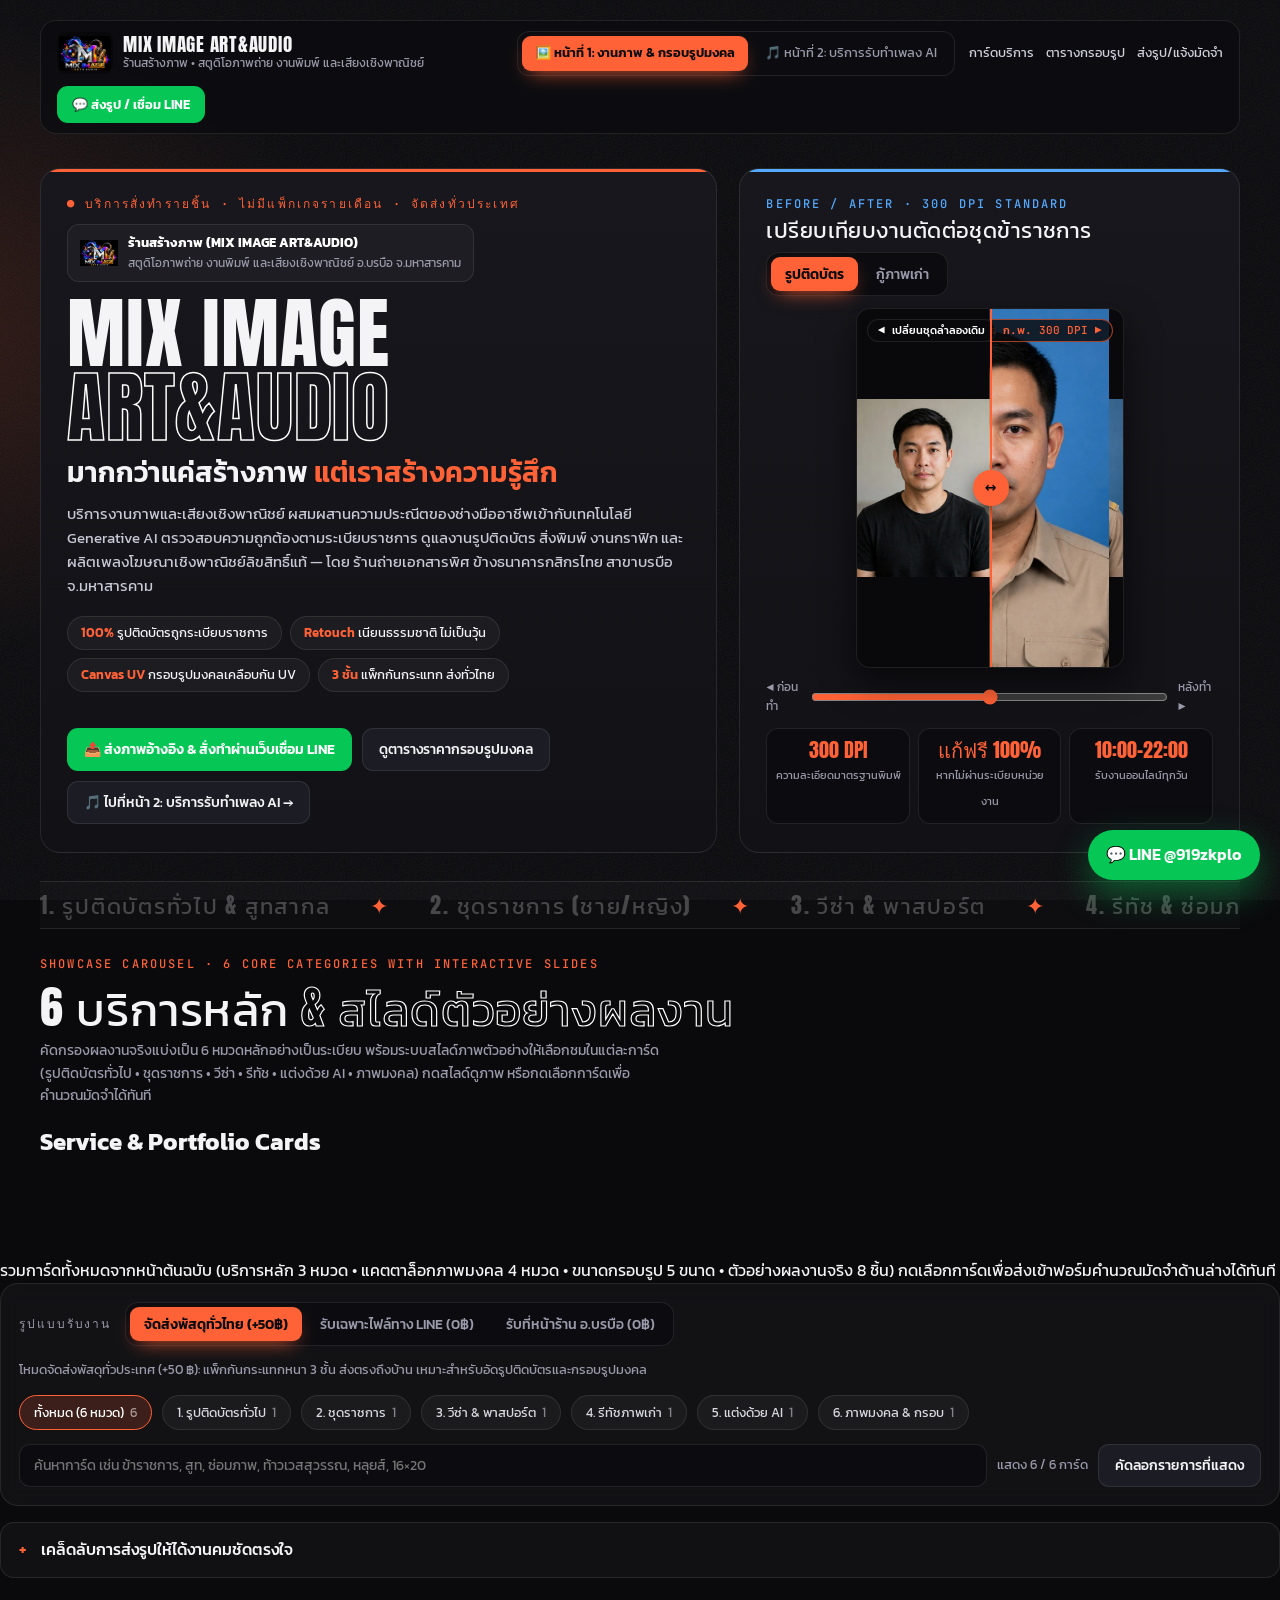
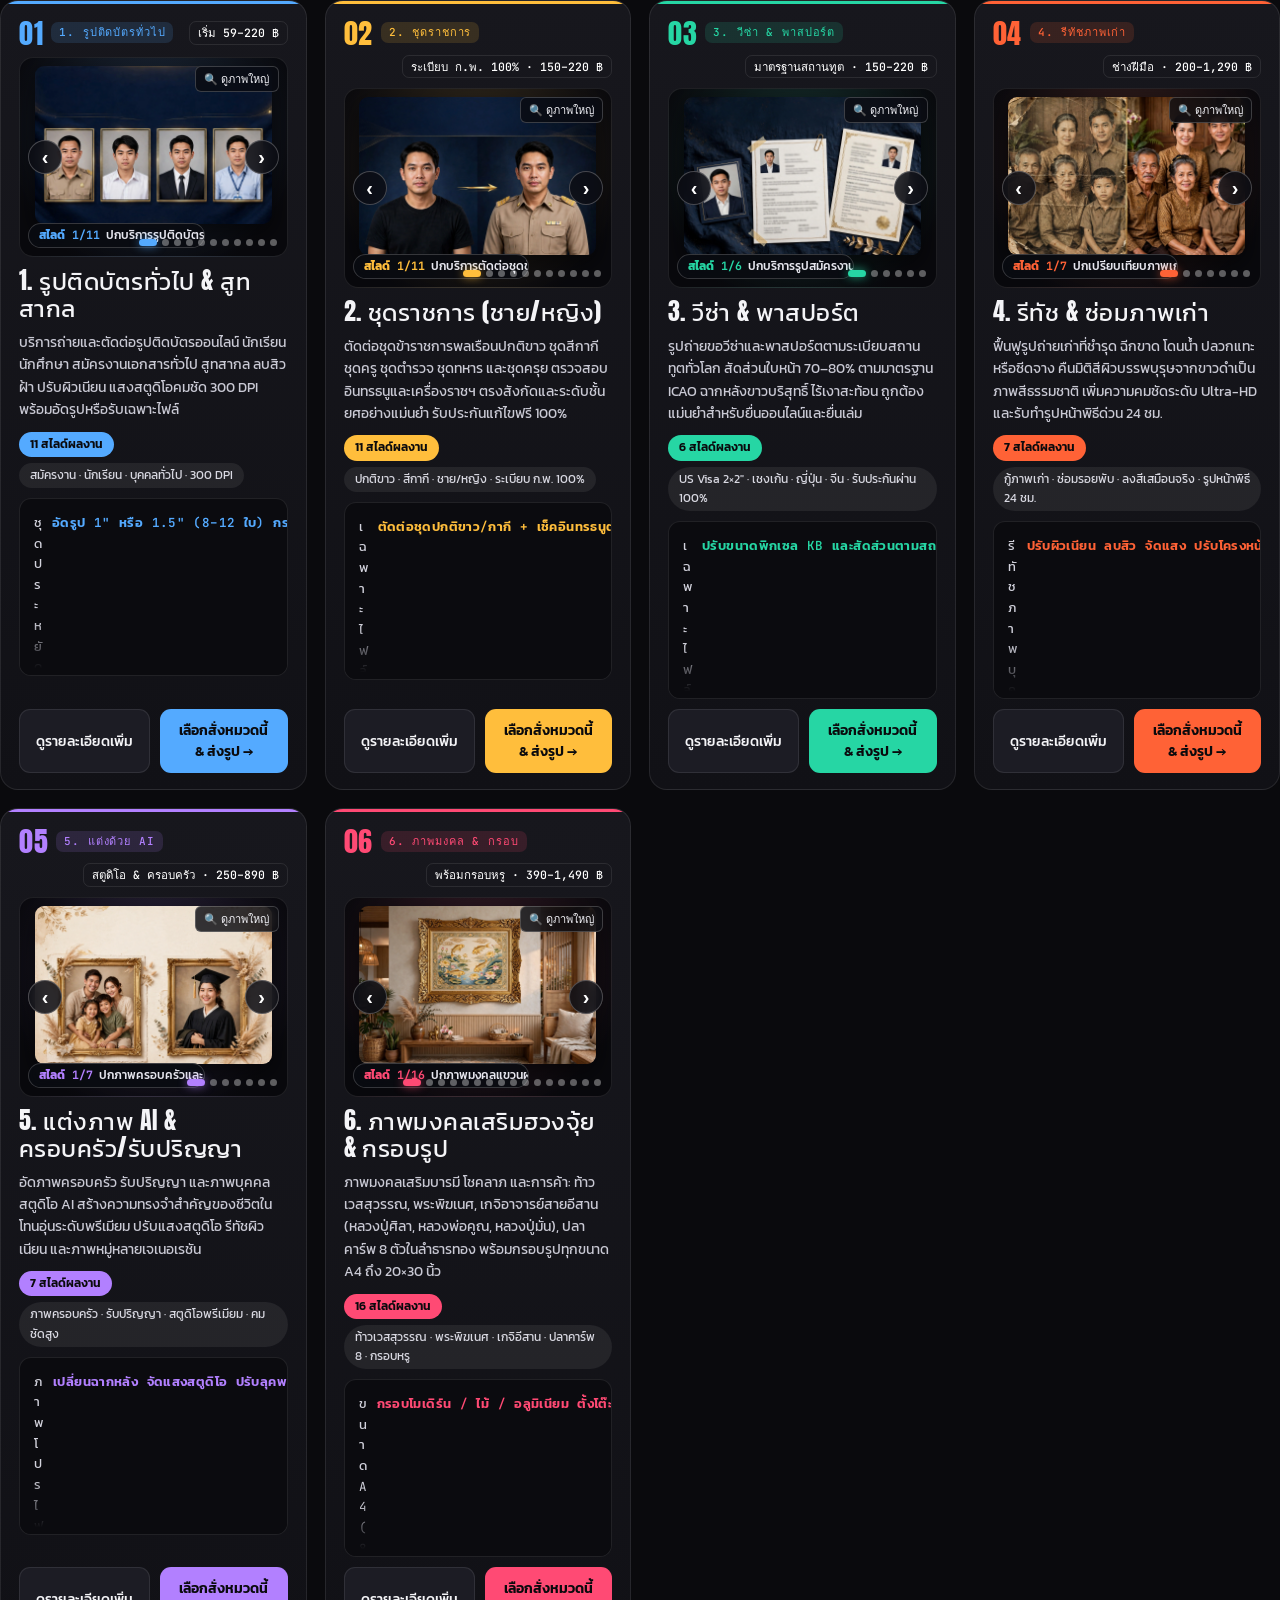
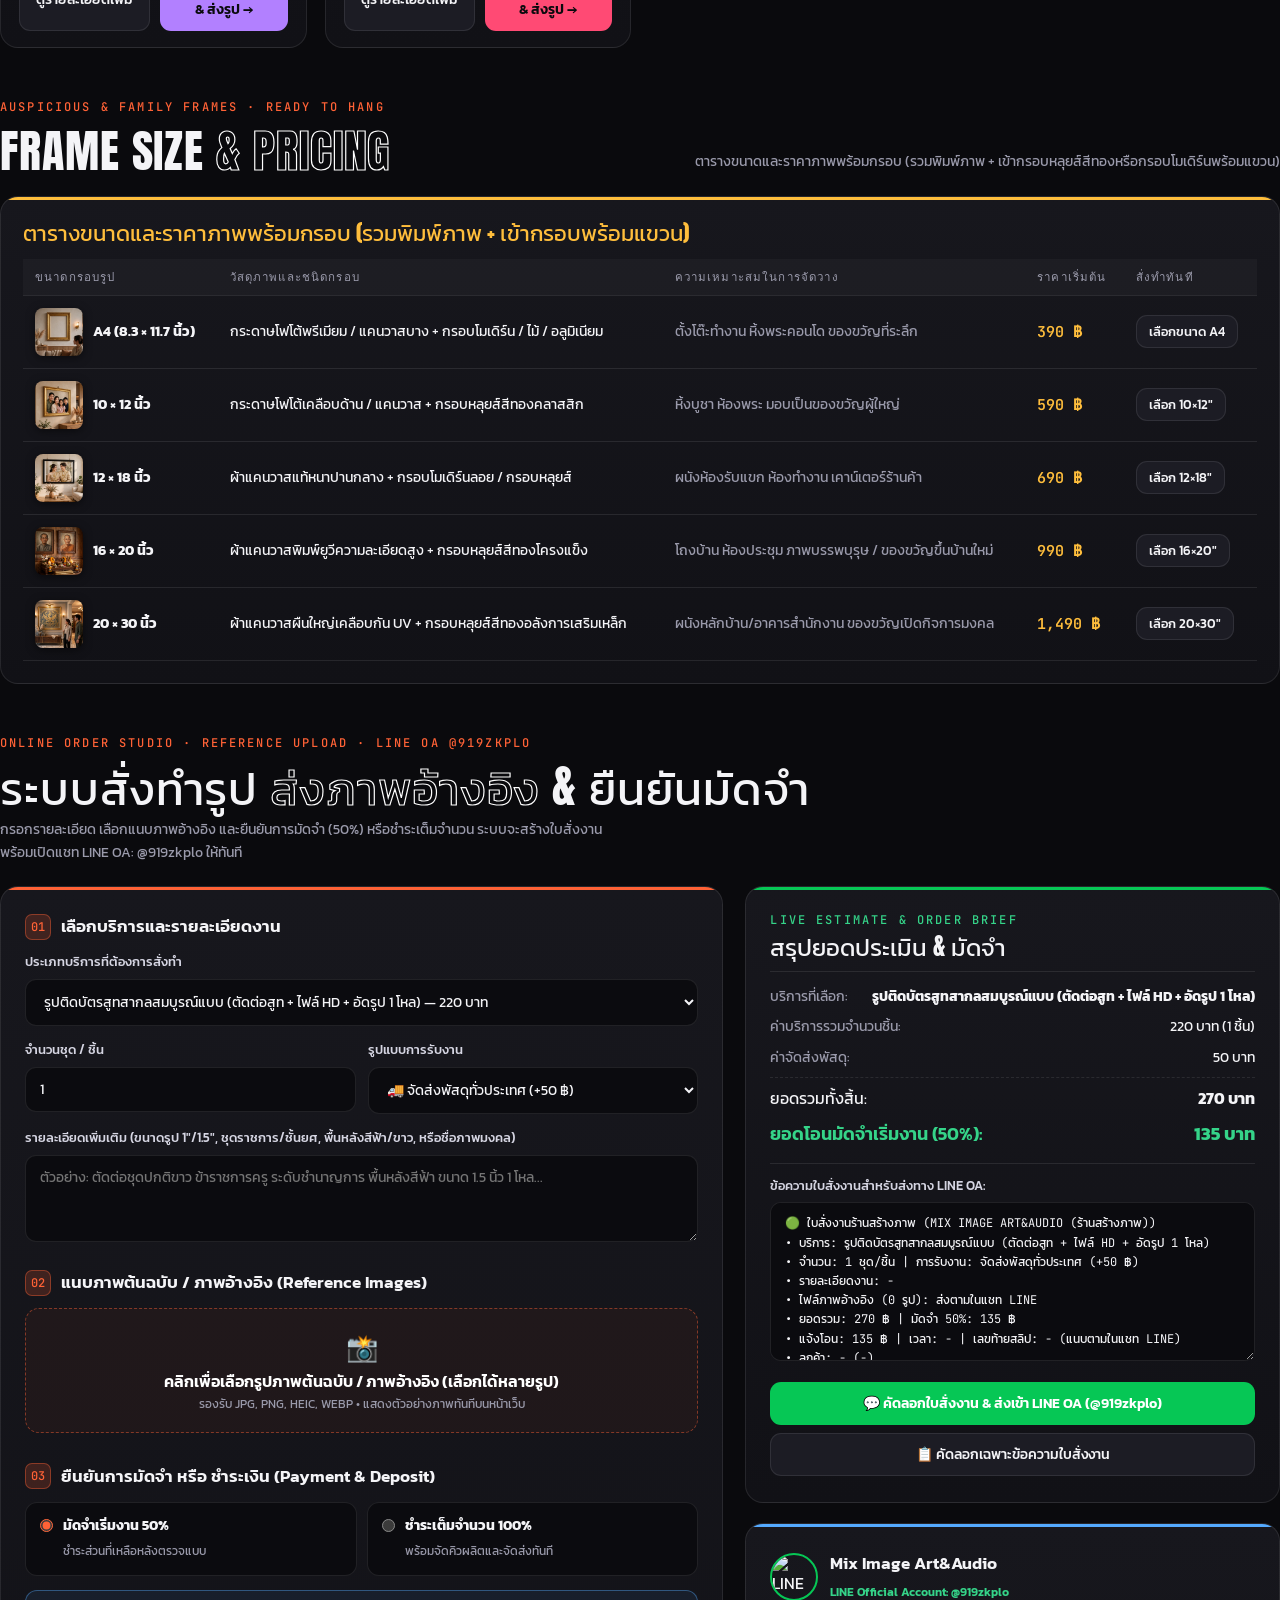
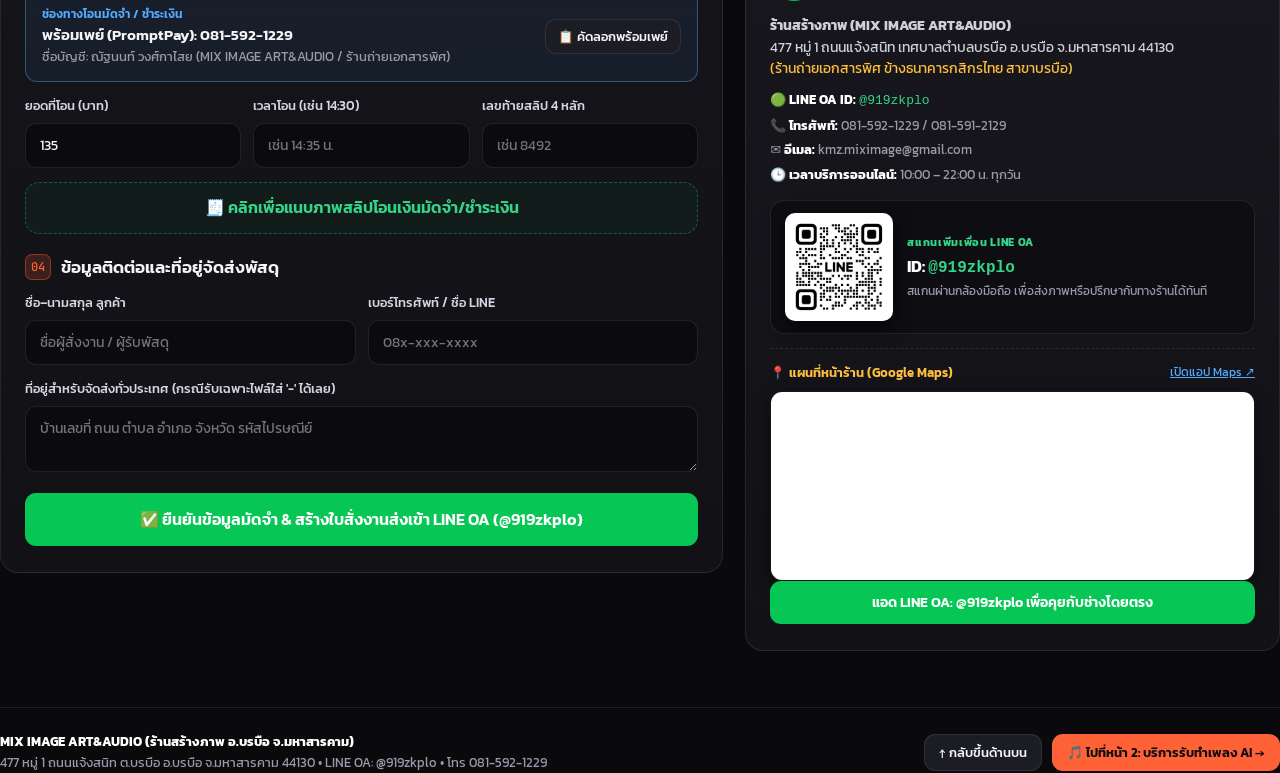
==== commit 76df0276: "fix(js): restore missing helper functions and BA slider so cards render properly on miximage.shop" ====
--- a/index.html
+++ b/index.html
@@ -1075,6 +1075,76 @@
     }
   ];
 
+
+  const state = { mode: 'ship', cat: 'all', q: '', refFiles: [], slipFile: null };
+  const $ = id => document.getElementById(id);
+  const esc = s => String(s).replace(/[&<>"']/g, c => ({ '&': '&amp;', '<': '&lt;', '>': '&gt;', '"': '&quot;', "'": '&#39;' }[c]));
+  const pad = n => String(n).padStart(2, '0');
+  const src = p => /^https?:/.test(p) ? p : SHOP.assetBase + p;
+
+  /* ---------- Before / After Slider ---------- */
+  const BA_CASES = {
+    1: {
+      before: 'assets/gallery/01-06.webp',
+      after:  'assets/gallery/01-01.webp',
+      lblB:   '◀ เปลี่ยนชุดลำลองเดิม',
+      lblA:   'ชุดข้าราชการ ก.พ. 300 DPI ▶',
+      title:  'เปรียบเทียบงานตัดต่อชุดข้าราชการ'
+    },
+    2: {
+      before: 'assets/gallery/02-01.webp',
+      after:  'assets/gallery/02-02.webp',
+      lblB:   '◀ ภาพเก่าขาวดำชำรุด',
+      lblA:   'บูรณะสมบูรณ์ คมชัดสูง ▶',
+      title:  'เปรียบเทียบงานฟื้นฟู & กู้ภาพเก่า'
+    }
+  };
+
+  function setBAPos(pct) {
+    const v = Math.max(0, Math.min(100, Number(pct)));
+    if ($('baAfterLayer')) $('baAfterLayer').style.clipPath = `inset(0 0 0 ${v}%)`;
+    if ($('baHandle')) $('baHandle').style.left = v + '%';
+    if ($('baSlider')) $('baSlider').value = v;
+  }
+
+  function setBACase(n) {
+    const c = BA_CASES[n];
+    if (!c) return;
+    if ($('baBeforeImg')) $('baBeforeImg').src = src(c.before);
+    if ($('baAfterImg'))  $('baAfterImg').src  = src(c.after);
+    if ($('baBeforeLbl')) $('baBeforeLbl').textContent = c.lblB;
+    if ($('baAfterLbl'))  $('baAfterLbl').textContent  = c.lblA;
+    if ($('baTitle'))     $('baTitle').textContent     = c.title;
+    setBAPos(50);
+  }
+
+  function initBASlider() {
+    $('baSwitch')?.addEventListener('click', e => {
+      const b = e.target.closest('button[data-case]');
+      if (!b) return;
+      $('baSwitch').querySelectorAll('button').forEach(x => x.setAttribute('aria-pressed', String(x === b)));
+      setBACase(b.dataset.case);
+    });
+    $('baSlider')?.addEventListener('input', e => setBAPos(e.target.value));
+    (() => {
+      const box = $('baContainer');
+      if (!box) return;
+      let down = false;
+      const move = e => {
+        if (!down) return;
+        const r = box.getBoundingClientRect();
+        const x = (e.touches ? e.touches[0].clientX : e.clientX) - r.left;
+        setBAPos((x / r.width) * 100);
+      };
+      box.addEventListener('mousedown', e => { down = true; move(e); });
+      window.addEventListener('mousemove', move);
+      window.addEventListener('mouseup', () => { down = false; });
+      box.addEventListener('touchstart', e => { down = true; move(e); }, { passive: true });
+      box.addEventListener('touchmove', move, { passive: true });
+      box.addEventListener('touchend', () => { down = false; });
+    })();
+  }
+
   /* ---------- Street Editorial Cards with Interactive Slider ---------- */
   function visible() {
     const q = state.q.trim().toLowerCase();
@@ -1240,10 +1310,24 @@
     initSliders();
   }
 
+
+  const FRAME_TABLE = [
+    { size: 'A4 (8.3 × 11.7 นิ้ว)', img: 'assets/gallery/08-00-cover.webp', mat: 'กระดาษโฟโต้พรีเมียม / แคนวาสบาง + กรอบโมเดิร์น / ไม้ / อลูมิเนียม', use: 'ตั้งโต๊ะทำงาน หิ้งพระคอนโด ของขวัญที่ระลึก', price: 390, btn: 'เลือกขนาด A4' },
+    { size: '10 × 12 นิ้ว', img: 'assets/gallery/09-00-cover.webp', mat: 'กระดาษโฟโต้เคลือบด้าน / แคนวาส + กรอบหลุยส์สีทองคลาสสิก', use: 'หิ้งบูชา ห้องพระ มอบเป็นของขวัญผู้ใหญ่', price: 590, btn: 'เลือก 10×12"' },
+    { size: '12 × 18 นิ้ว', img: 'assets/gallery/10-00-cover.webp', mat: 'ผ้าแคนวาสแท้หนาปานกลาง + กรอบโมเดิร์นลอย / กรอบหลุยส์', use: 'ผนังห้องรับแขก ห้องทำงาน เคาน์เตอร์ร้านค้า', price: 690, btn: 'เลือก 12×18"' },
+    { size: '16 × 20 นิ้ว', img: 'assets/gallery/11-00-cover.webp', mat: 'ผ้าแคนวาสพิมพ์ยูวีความละเอียดสูง + กรอบหลุยส์สีทองโครงแข็ง', use: 'โถงบ้าน ห้องประชุม ภาพบรรพบุรุษ / ของขวัญขึ้นบ้านใหม่', price: 990, btn: 'เลือก 16×20"' },
+    { size: '20 × 30 นิ้ว', img: 'assets/gallery/12-00-cover.webp', mat: 'ผ้าแคนวาสผืนใหญ่เคลือบกัน UV + กรอบหลุยส์สีทองอลังการเสริมเหล็ก', use: 'ผนังหลักบ้าน/อาคารสำนักงาน ของขวัญเปิดกิจการมงคล', price: 1490, btn: 'เลือก 20×30"' }
+  ];
+
   function renderFrameTable() {
     $('frameTableBody').innerHTML = FRAME_TABLE.map(r => `
       <tr>
-        <td><b>${esc(r.size)}</b></td>
+        <td>
+          <div style="display:flex;align-items:center;gap:10px">
+            <img src="${esc(src(r.img))}" alt="${esc(r.size)}" style="width:48px;height:48px;border-radius:8px;object-fit:cover;box-shadow:0 2px 8px rgba(0,0,0,.5);cursor:zoom-in" onclick="$('lbImg').src=this.src;$('lbCap').textContent='ตัวอย่างกรอบรูปขนาด ${esc(r.size)}';$('lightbox').hidden=false;">
+            <b>${esc(r.size)}</b>
+          </div>
+        </td>
         <td>${esc(r.mat)}</td>
         <td style="color:var(--muted)">${esc(r.use)}</td>
         <td class="price">${r.price.toLocaleString()} ฿</td>
@@ -1272,14 +1356,15 @@
   /* ---------- Order Calculator & Brief Generator ---------- */
   function recalc() {
     const sel = $('serviceSelect');
-    const opt = sel.options[sel.selectedIndex];
+    if (!sel || !sel.options || sel.selectedIndex < 0) return;
+    const opt = sel.options[sel.selectedIndex] || {};
     const unit = Number(opt.value) || 0;
-    const name = opt.dataset.name || opt.textContent;
-    const qty = Math.max(1, Number($('orderQty').value) || 1);
+    const name = opt.dataset?.name || opt.textContent || '';
+    const qty = Math.max(1, Number($('orderQty')?.value) || 1);
     const delSel = $('deliveryMethod');
-    const delOpt = delSel.options[delSel.selectedIndex];
+    const delOpt = delSel?.options?.[delSel.selectedIndex] || {};
     const ship = Number(delOpt.value) || 0;
-    const delLabel = delOpt.dataset.label || delOpt.textContent;
+    const delLabel = delOpt.dataset?.label || delOpt.textContent || '';
     const base = unit * qty;
     const total = base + ship;
     const isFull = document.querySelector('input[name="payOption"]:checked')?.value === 'full100';
@@ -1463,6 +1548,7 @@
   $('brandLogo').src = src('assets/images/logo-art.jpg?v=3');
   $('heroLogo').src = src('assets/images/logo-art.jpg?v=3');
   $('oaAvatar').src = SHOP.avatar;
+  initBASlider();
   setBACase(1);
   const names = ITEMS.map(p => p.en);
   $('track').innerHTML = names.concat(names).map(n => `<span>${esc(n)}</span>`).join('');
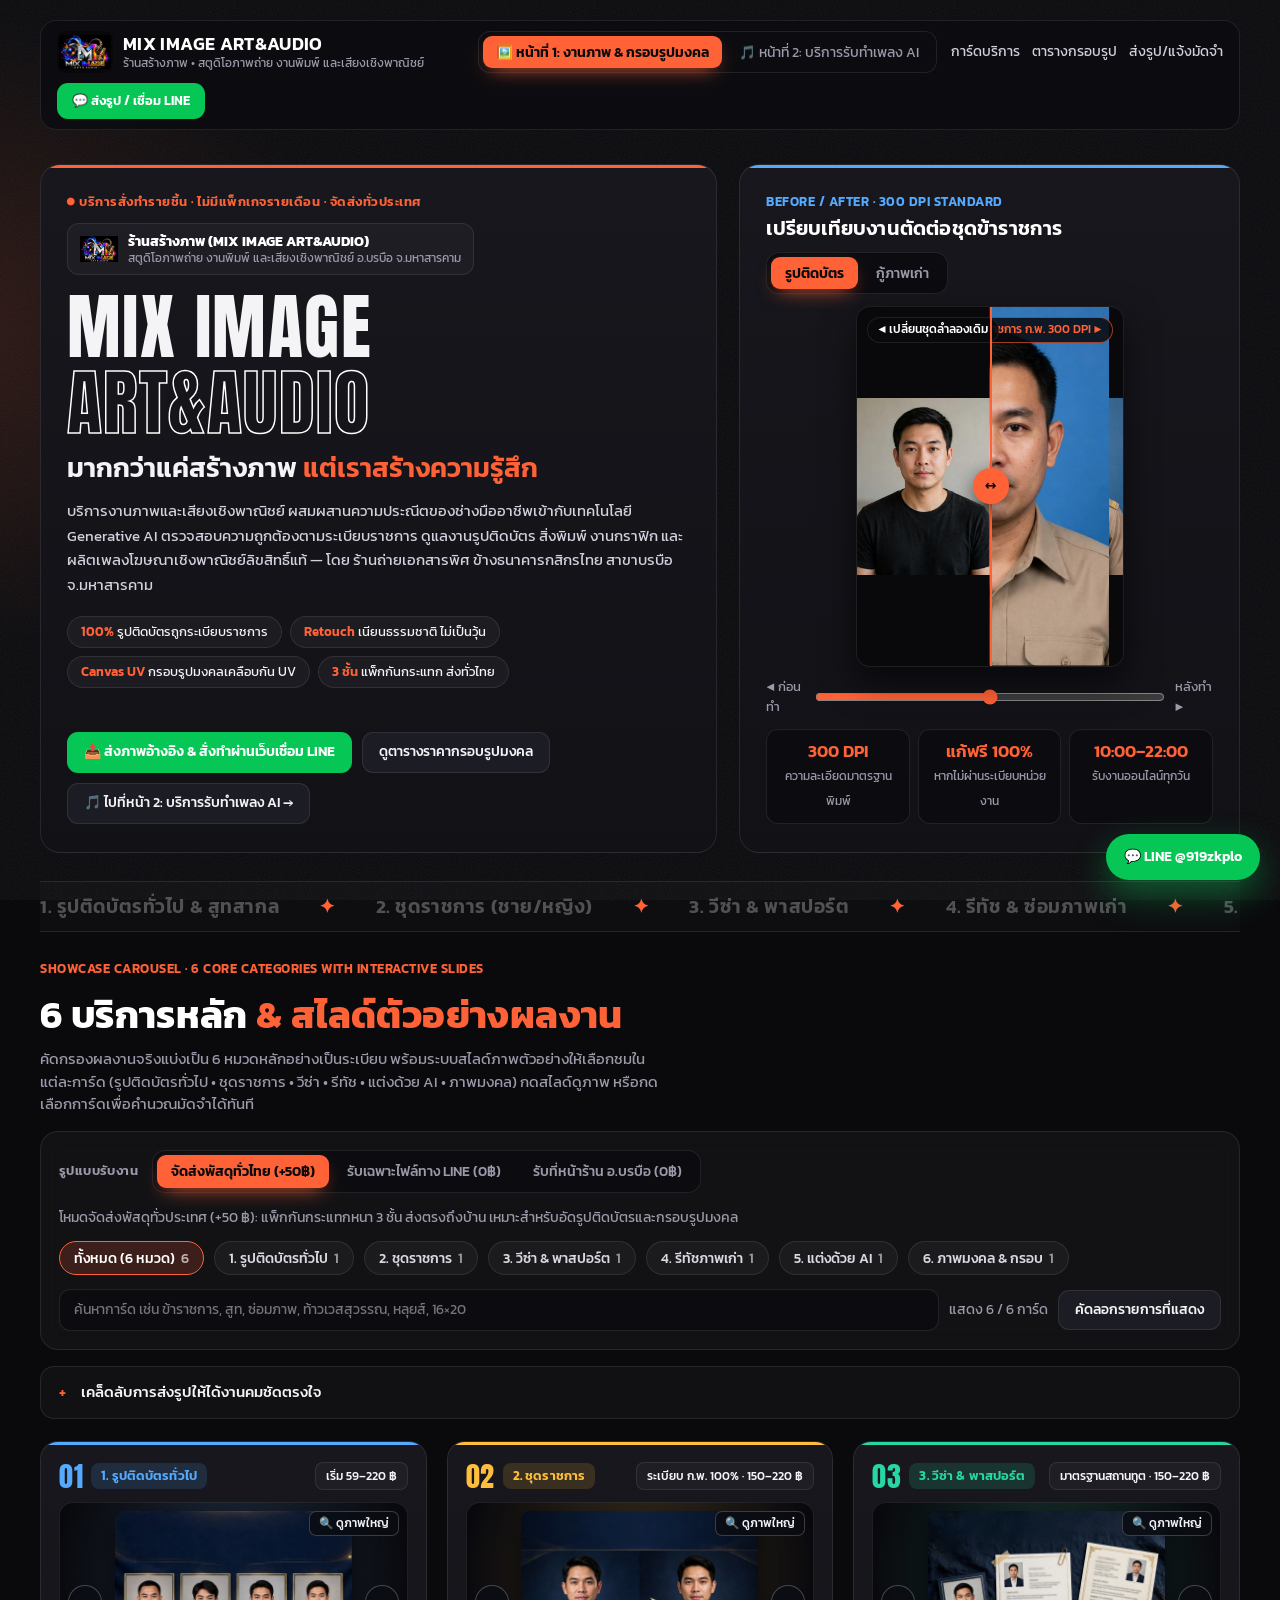
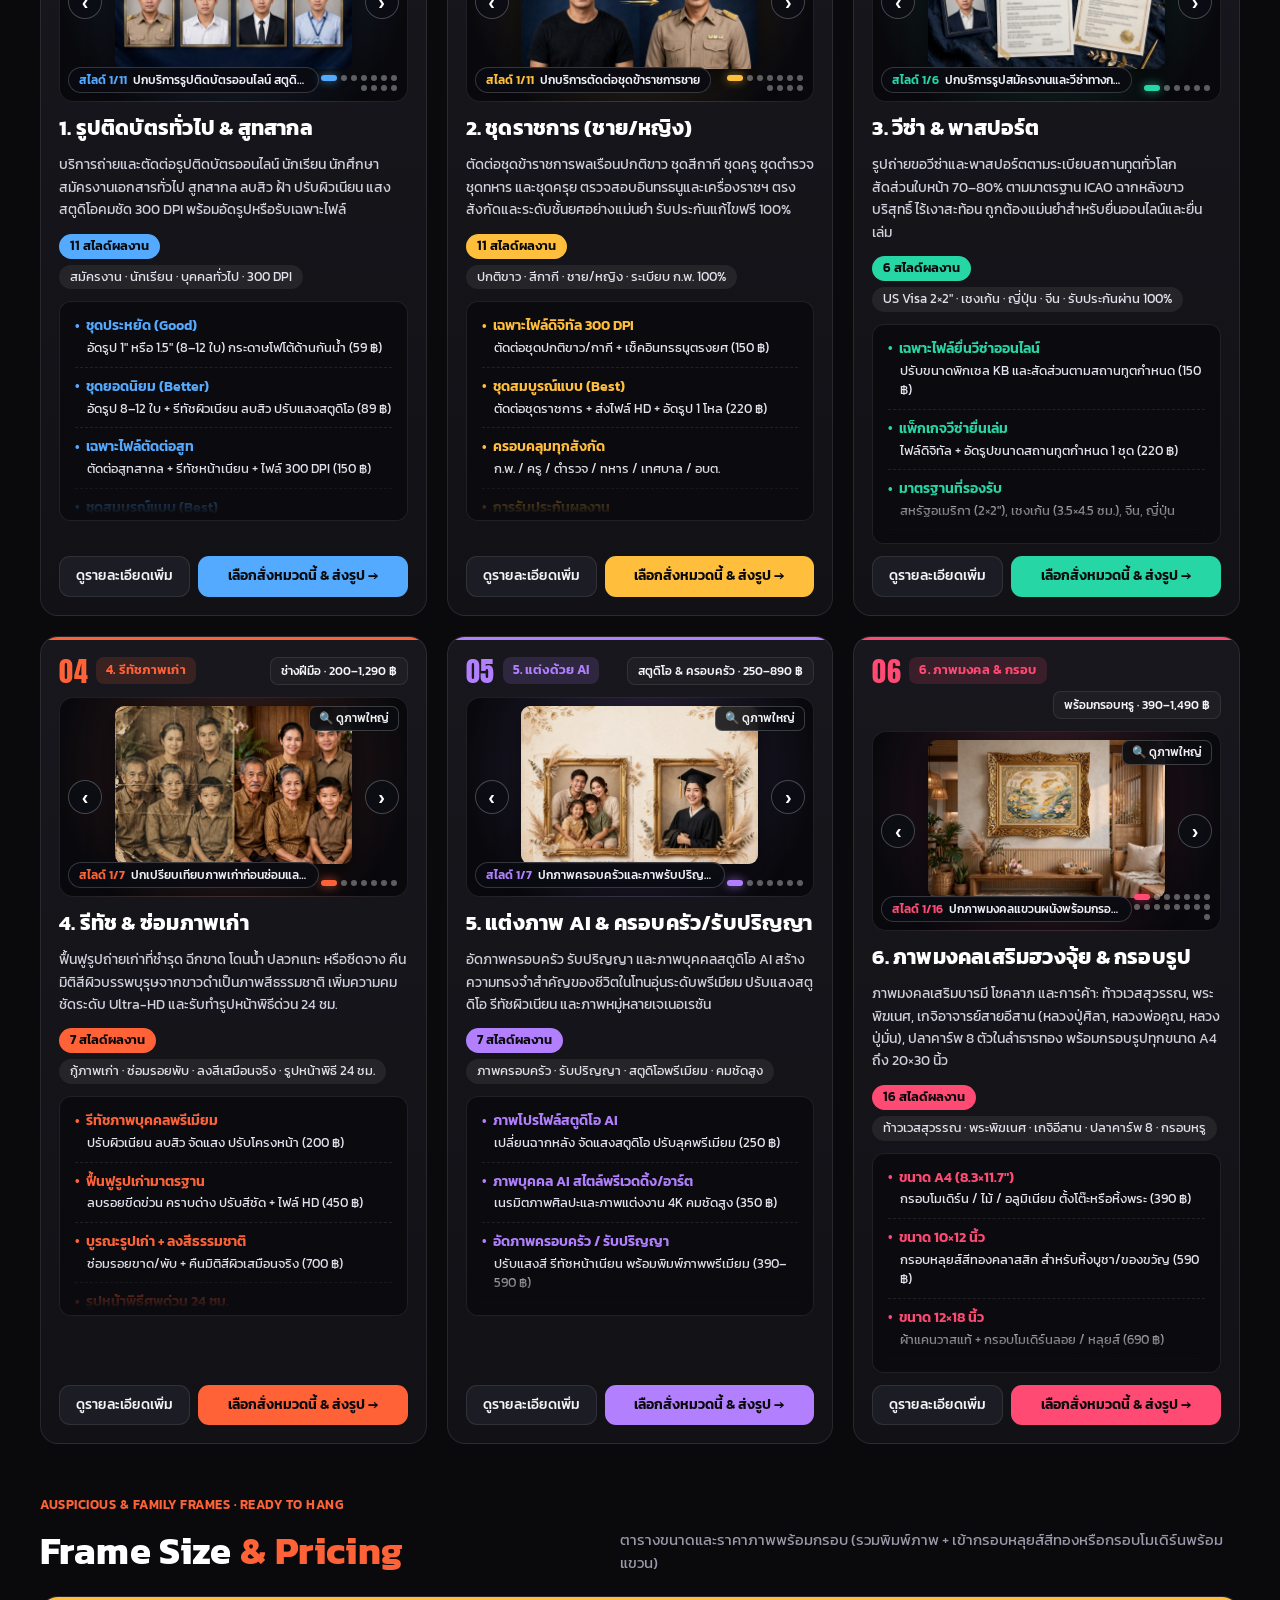
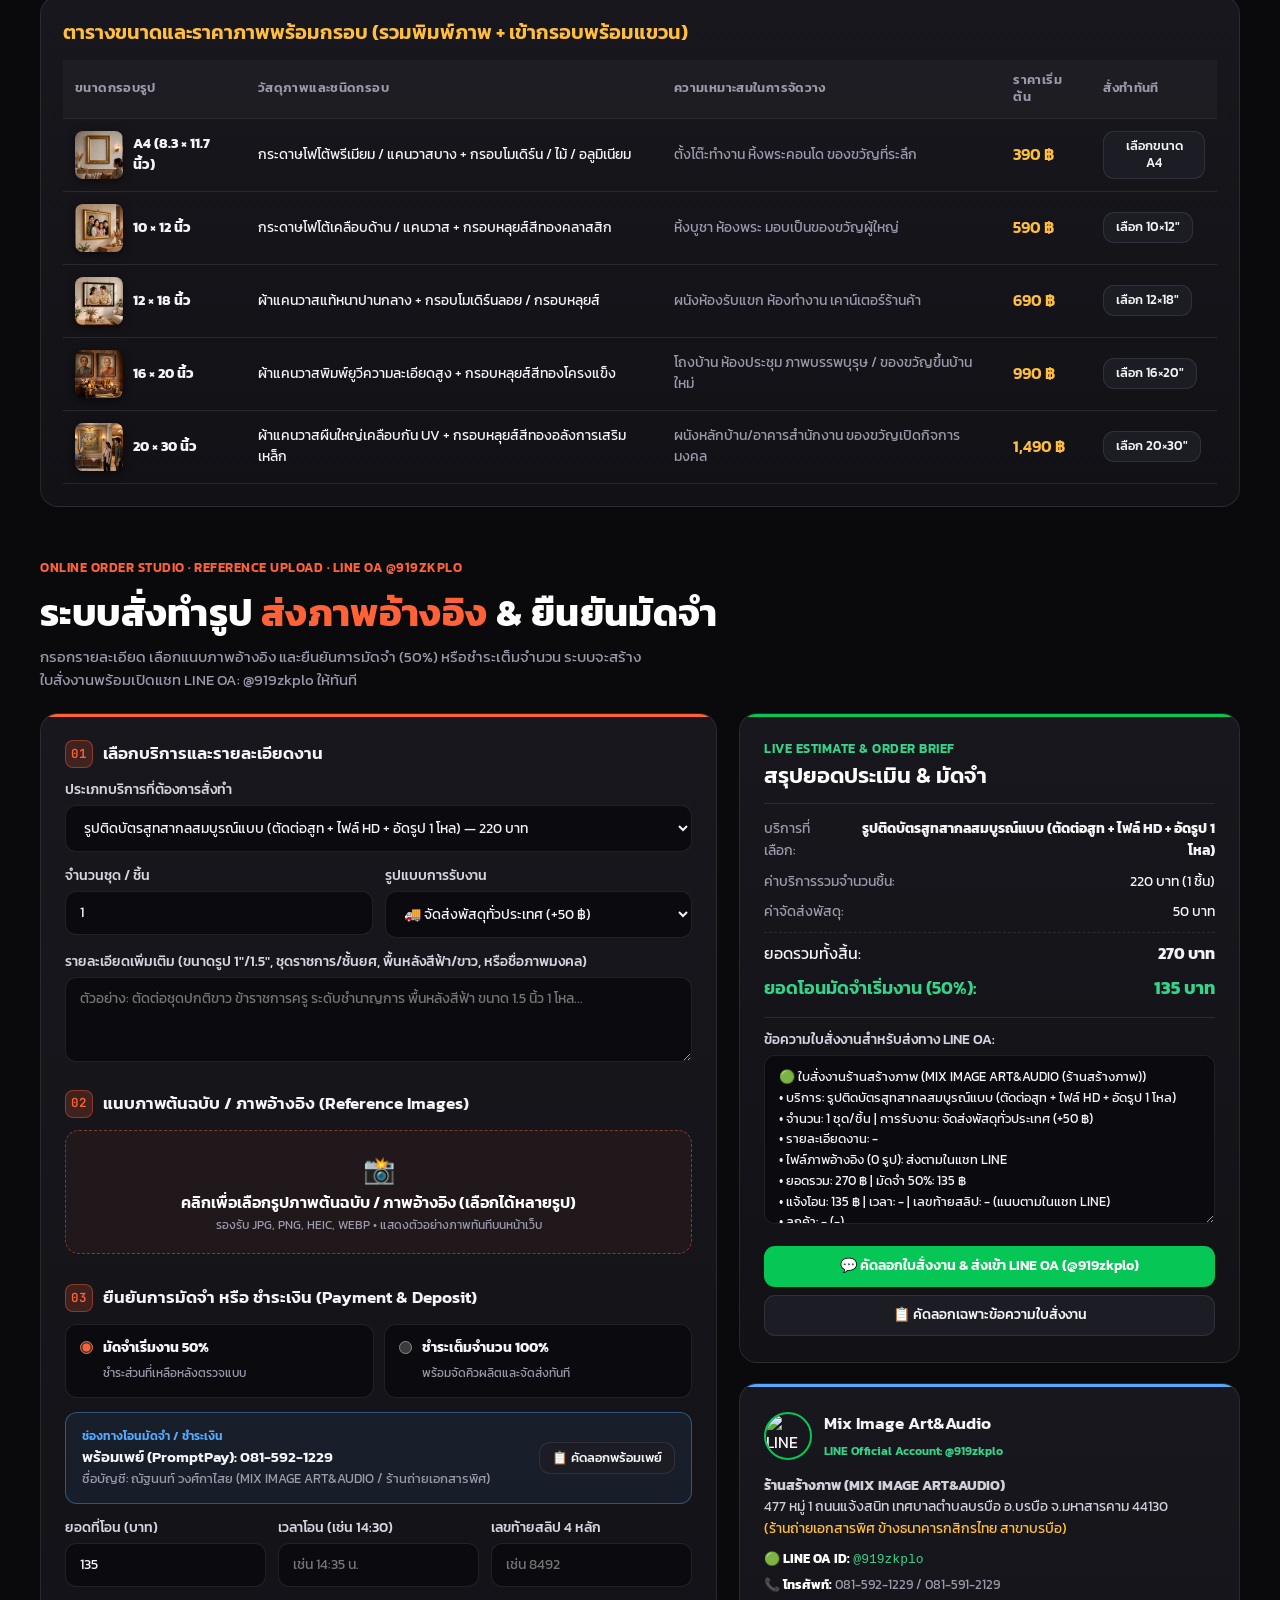
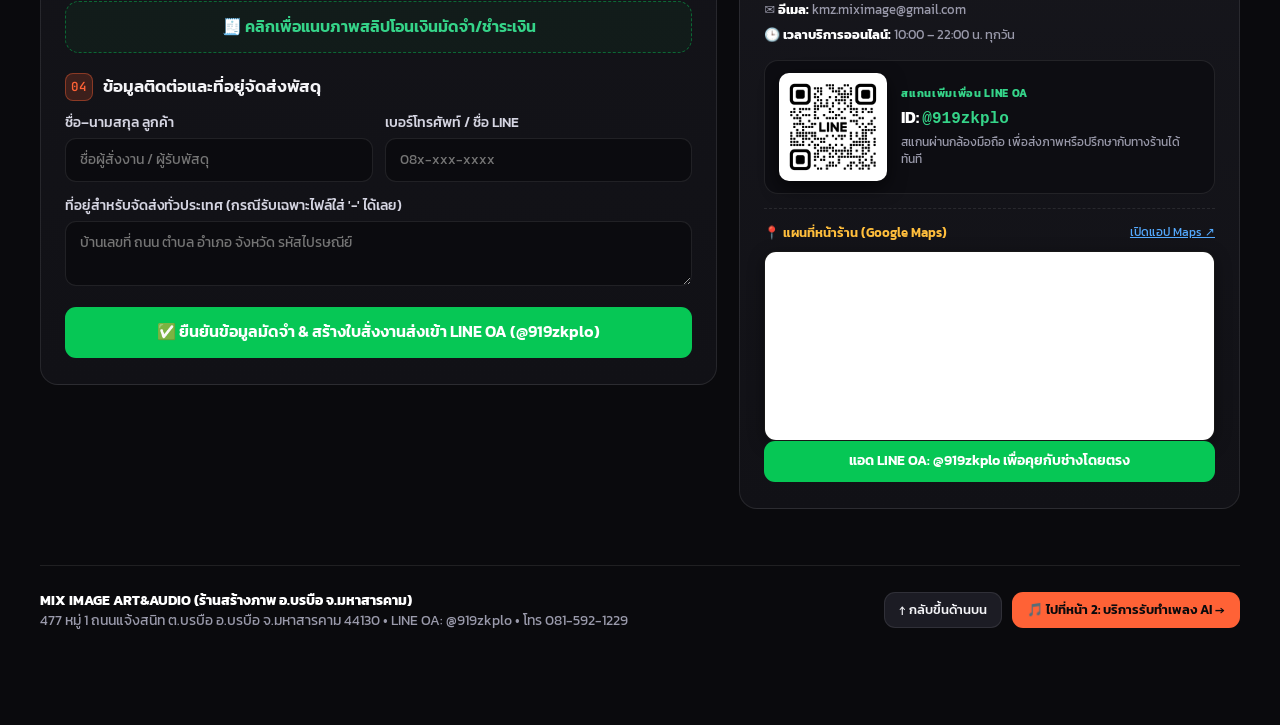
==== commit 196cd0ab: "Fix Thai/English typography, card package text wrapping, and responsive layout on Desktop and Mobile" ====
--- a/index.html
+++ b/index.html
@@ -41,6 +41,9 @@
   color:var(--text);
   line-height:1.6;
   min-height:100vh;
+  overflow-x:hidden;
+  -webkit-font-smoothing:antialiased;
+  text-rendering:optimizeLegibility;
   background:
     radial-gradient(900px 520px at 88% -8%,rgba(150,28,62,.38),transparent 62%),
     radial-gradient(760px 520px at -8% 6%,rgba(255,98,54,.16),transparent 62%),
@@ -59,18 +62,18 @@
   display:flex;flex-wrap:wrap;align-items:center;gap:10px 14px;
   padding:10px 16px;margin-bottom:34px;
   border:1px solid var(--line);border-radius:16px;
-  background:rgba(12,12,16,.84);
+  background:rgba(12,12,16,.88);
   -webkit-backdrop-filter:blur(14px);backdrop-filter:blur(14px);
 }
-.brand{display:flex;align-items:center;gap:10px;margin-right:auto}
-.brand img{width:56px;height:42px;object-fit:contain;border-radius:8px;background:rgba(0,0,0,.35);padding:2px}
-.brand b{display:block;font:400 19px/1 'Anton',sans-serif;letter-spacing:.04em}
-.brand small{display:block;font-size:11.5px;color:var(--muted)}
+.brand{display:flex;align-items:center;gap:10px;margin-right:auto;min-width:0}
+.brand img{width:56px;height:42px;object-fit:contain;border-radius:8px;background:rgba(0,0,0,.35);padding:2px;flex-shrink:0}
+.brand b{display:block;font:600 18px/1.2 'Kanit','Anton',sans-serif;letter-spacing:.02em;color:#fff}
+.brand small{display:block;font-size:12px;line-height:1.35;color:var(--muted)}
 .tabs{display:inline-flex;flex-wrap:wrap;gap:4px;padding:4px;border:1px solid var(--line);border-radius:12px;background:#0c0c10}
-.tabs a{padding:7px 13px;border-radius:9px;font-size:13px;color:var(--muted);transition:.2s}
+.tabs a{padding:7px 13px;border-radius:9px;font-size:13.5px;line-height:1.35;color:var(--muted);transition:.2s}
 .tabs a:hover{color:var(--text)}
 .tabs a[aria-current="page"]{background:rgb(var(--accent));color:#0a0a0d;font-weight:600;box-shadow:0 8px 20px -8px rgba(var(--accent),.9)}
-.nav-links{display:flex;flex-wrap:wrap;gap:12px;font-size:13px;color:#d0d0dc}
+.nav-links{display:flex;flex-wrap:wrap;gap:12px;font-size:13.5px;color:#d0d0dc}
 .nav-links a:hover{color:rgb(var(--accent))}
 
 /* [ANTIGRAVITY ZONE: HERO 2-COLUMN] */
@@ -81,24 +84,24 @@
   background:linear-gradient(180deg,#17171d,#111116);overflow:hidden;
 }
 .hero-box::before{content:"";position:absolute;inset:0 0 auto 0;height:3px;background:rgb(var(--c,var(--accent)))}
-.kicker{margin-bottom:12px;font:500 12px/1.3 'JetBrains Mono',monospace;letter-spacing:.18em;text-transform:uppercase;color:rgb(var(--accent))}
-.shop-chip{display:inline-flex;align-items:center;gap:10px;padding:8px 12px;margin-bottom:14px;border:1px solid var(--line);border-radius:12px;background:rgba(255,255,255,.03);width:fit-content}
-.shop-chip img{width:38px;height:32px;object-fit:contain}
-.shop-chip b{display:block;font-size:13px;color:#fff}
-.shop-chip small{display:block;font-size:11.5px;color:var(--muted)}
-h1{font-family:'Anton','Kanit',sans-serif;font-weight:400;text-transform:uppercase;letter-spacing:.01em;line-height:.96;font-size:clamp(42px,6.5vw,78px)}
+.kicker{margin-bottom:12px;font:600 12.5px/1.45 'Kanit','JetBrains Mono',sans-serif;letter-spacing:.04em;text-transform:uppercase;color:rgb(var(--accent))}
+.shop-chip{display:inline-flex;align-items:center;gap:10px;padding:8px 12px;margin-bottom:14px;border:1px solid var(--line);border-radius:12px;background:rgba(255,255,255,.03);width:fit-content;max-width:100%}
+.shop-chip img{width:38px;height:32px;object-fit:contain;flex-shrink:0}
+.shop-chip b{display:block;font-size:13.5px;line-height:1.35;color:#fff}
+.shop-chip small{display:block;font-size:12px;line-height:1.35;color:var(--muted)}
+h1{font-family:'Anton','Kanit',sans-serif;font-weight:400;text-transform:uppercase;letter-spacing:.02em;line-height:1.05;font-size:clamp(38px,5.8vw,72px)}
 h1 span{color:transparent;-webkit-text-stroke:1.5px #fff}
-.sub-headline{margin-top:10px;font-size:clamp(20px,2.6vw,28px);font-weight:600;line-height:1.25}
+.sub-headline{margin-top:10px;font-size:clamp(20px,2.5vw,27px);font-weight:600;line-height:1.35}
 .sub-headline em{font-style:normal;color:rgb(var(--accent))}
-.lead{margin-top:12px;color:#c9c9d6;font-size:15px}
+.lead{margin-top:12px;color:#d2d2df;font-size:15px;line-height:1.65}
 .pills{display:flex;flex-wrap:wrap;gap:8px;margin-top:18px}
-.pill{padding:6px 13px;border:1px solid var(--line);border-radius:999px;background:rgba(255,255,255,.04);font-size:12.5px}
+.pill{padding:6px 13px;border:1px solid var(--line);border-radius:999px;background:rgba(255,255,255,.04);font-size:13px;line-height:1.4}
 .pill b{color:rgb(var(--accent));font-weight:600}
 .hero-ctas{display:flex;flex-wrap:wrap;gap:10px;margin-top:22px}
 
 /* Before / After Interactive Slider inside Hero Right Card */
 .ba-head{display:flex;justify-content:space-between;align-items:flex-start;gap:10px;flex-wrap:wrap;margin-bottom:12px}
-.ba-head h2{font:400 22px/1.15 'Anton','Kanit',sans-serif;letter-spacing:.02em;text-transform:uppercase}
+.ba-head h2{font:600 20px/1.35 'Kanit',sans-serif;letter-spacing:.01em;color:#fff}
 .ba-wrap{
   position:relative;width:100%;max-width:268px;aspect-ratio:580/780;margin:0 auto;border-radius:14px;overflow:hidden;
   border:1px solid var(--line);background:#09090c;user-select:none;touch-action:pan-y;cursor:ew-resize;
@@ -109,8 +112,8 @@
 .ba-after{clip-path:inset(0 0 0 50%)}
 .ba-tag{
   position:absolute;top:10px;z-index:3;padding:4px 10px;border-radius:999px;
-  background:rgba(10,10,13,.82);border:1px solid var(--line);
-  font:500 11px/1.2 'JetBrains Mono','Kanit',sans-serif;color:#fff;
+  background:rgba(10,10,13,.86);border:1px solid var(--line);
+  font:500 11.5px/1.35 'Kanit','JetBrains Mono',sans-serif;color:#fff;
 }
 .ba-tag.before{left:10px}
 .ba-tag.after{right:10px;border-color:rgba(var(--accent),.6);color:rgb(var(--accent))}
@@ -124,16 +127,16 @@
   display:grid;place-items:center;font-weight:700;font-size:14px;
   box-shadow:0 6px 20px rgba(0,0,0,.6);
 }
-.ba-range{display:flex;align-items:center;gap:10px;margin-top:10px;font-size:12px;color:var(--muted)}
+.ba-range{display:flex;align-items:center;gap:10px;margin-top:10px;font-size:12.5px;color:var(--muted)}
 .ba-range input{width:100%;accent-color:rgb(var(--accent));cursor:pointer}
 .ba-stats{display:grid;grid-template-columns:repeat(3,1fr);gap:8px;margin-top:12px;text-align:center}
 .ba-stat{padding:10px 8px;border:1px solid var(--line);border-radius:12px;background:#0c0c10}
-.ba-stat b{display:block;font:400 20px/1.1 'Anton',sans-serif;color:rgb(var(--accent))}
-.ba-stat span{font-size:11px;color:var(--muted)}
+.ba-stat b{display:block;font:600 17px/1.3 'Kanit','Anton',sans-serif;color:rgb(var(--accent))}
+.ba-stat span{font-size:11.5px;line-height:1.35;color:var(--muted)}
 
 /* [ANTIGRAVITY ZONE: MARQUEE] */
 .marquee{overflow:hidden;margin:28px 0;padding:12px 0;border-block:1px solid var(--line);background:rgba(255,255,255,.02)}
-.track{display:flex;width:max-content;animation:slide 40s linear infinite;font:400 22px/1 'Anton','Kanit',sans-serif;letter-spacing:.08em;text-transform:uppercase;color:rgba(255,255,255,.24)}
+.track{display:flex;width:max-content;animation:slide 40s linear infinite;font:600 19px/1.35 'Kanit','Anton',sans-serif;letter-spacing:.03em;text-transform:uppercase;color:rgba(255,255,255,.28)}
 .track span{white-space:nowrap;padding-right:40px}
 .track span::after{content:"\2726";margin-left:40px;color:rgb(var(--accent))}
 @keyframes slide{to{transform:translateX(-50%)}}
@@ -141,29 +144,29 @@
 /* [ANTIGRAVITY ZONE: SECTION HEADERS] */
 .sec{margin-top:52px;scroll-margin-top:88px}
 .sec-head{display:flex;flex-wrap:wrap;align-items:flex-end;justify-content:space-between;gap:10px 20px;margin-bottom:16px}
-.sec-head h2{font:400 clamp(28px,4.5vw,46px)/1 'Anton','Kanit',sans-serif;text-transform:uppercase;letter-spacing:.02em}
-.sec-head h2 span{color:transparent;-webkit-text-stroke:1.2px #fff}
-.sec-head p{color:var(--muted);font-size:14px;max-width:620px}
+.sec-head h2{font:700 clamp(24px,3.6vw,38px)/1.25 'Kanit',sans-serif;letter-spacing:.01em;color:#fff}
+.sec-head h2 span{color:rgb(var(--accent));-webkit-text-stroke:0}
+.sec-head p{color:var(--muted);font-size:14.5px;line-height:1.55;max-width:620px}
 
 /* [ANTIGRAVITY ZONE: STREET EDITORIAL TOOLBAR & FILTERS] */
 .bar{display:grid;gap:14px;padding:18px;border:1px solid var(--line);border-radius:18px;background:rgba(255,255,255,.035);-webkit-backdrop-filter:blur(10px);backdrop-filter:blur(10px)}
 .row{display:flex;flex-wrap:wrap;align-items:center;gap:10px}
-.lbl{margin-right:4px;font:500 12px/1 'JetBrains Mono',monospace;letter-spacing:.16em;text-transform:uppercase;color:var(--muted)}
+.lbl{margin-right:4px;font:600 13px/1.4 'Kanit','JetBrains Mono',sans-serif;letter-spacing:.03em;color:var(--muted)}
 .seg{display:inline-flex;flex-wrap:wrap;gap:4px;padding:4px;border:1px solid var(--line);border-radius:13px;background:#0c0c10}
-.seg button{font:500 13.5px 'Kanit',sans-serif;color:var(--muted);background:transparent;border:0;border-radius:9px;padding:7px 14px;cursor:pointer;transition:.2s}
+.seg button{font:500 13.5px/1.35 'Kanit',sans-serif;color:var(--muted);background:transparent;border:0;border-radius:9px;padding:7px 14px;cursor:pointer;transition:.2s}
 .seg button:hover{color:var(--text)}
 .seg button[aria-pressed="true"]{background:rgb(var(--accent));color:#0a0a0d;font-weight:600;box-shadow:0 8px 20px -8px rgba(var(--accent),.9)}
-.note{font-size:13px;color:var(--muted)}
-.fchip{font:400 13px 'Kanit',sans-serif;color:#d9d9e2;background:rgba(255,255,255,.04);border:1px solid var(--line);border-radius:999px;padding:7px 14px;cursor:pointer;transition:.2s}
-.fchip i{font-style:normal;opacity:.55;margin-left:6px}
+.note{font-size:13.5px;line-height:1.5;color:var(--muted)}
+.fchip{font:500 13.5px/1.35 'Kanit',sans-serif;color:#d9d9e2;background:rgba(255,255,255,.04);border:1px solid var(--line);border-radius:999px;padding:7px 14px;cursor:pointer;transition:.2s}
+.fchip i{font-style:normal;opacity:.65;margin-left:6px}
 .fchip:hover{border-color:rgba(var(--c),.7)}
 .fchip[aria-pressed="true"]{background:rgba(var(--c),.18);border-color:rgb(var(--c));color:#fff}
-input[type=search]{flex:1 1 220px;min-width:0;padding:10px 14px;border:1px solid var(--line);border-radius:11px;background:#0c0c10;color:var(--text);font:400 14px 'Kanit',sans-serif;outline:0}
+input[type=search]{flex:1 1 220px;min-width:0;padding:10px 14px;border:1px solid var(--line);border-radius:11px;background:#0c0c10;color:var(--text);font:400 14px/1.4 'Kanit',sans-serif;outline:0}
 input[type=search]:focus{border-color:rgb(var(--accent))}
-.count{font-size:13px;color:var(--muted)}
+.count{font-size:13.5px;color:var(--muted)}
 
 /* Buttons */
-.btn{display:inline-flex;align-items:center;justify-content:center;gap:6px;font:500 14px 'Kanit',sans-serif;color:var(--text);background:#1c1c24;border:1px solid var(--line);border-radius:11px;padding:10px 16px;cursor:pointer;transition:.2s}
+.btn{display:inline-flex;align-items:center;justify-content:center;gap:6px;font:500 14px/1.35 'Kanit',sans-serif;color:var(--text);background:#1c1c24;border:1px solid var(--line);border-radius:11px;padding:10px 16px;cursor:pointer;transition:.2s;text-align:center}
 .btn:hover{border-color:rgba(255,255,255,.3)}
 .btn.primary{flex:1;background:rgb(var(--c,var(--accent)));border-color:transparent;color:#0a0a0d;font-weight:600}
 .btn.primary:hover{filter:brightness(1.08);transform:translateY(-1px)}
@@ -175,29 +178,29 @@
 
 /* Tips */
 .tips{margin-top:16px;border:1px solid var(--line);border-radius:14px;background:rgba(255,255,255,.03)}
-.tips summary{cursor:pointer;padding:14px 18px;font-weight:500;list-style:none}
+.tips summary{cursor:pointer;padding:14px 18px;font-weight:500;font-size:14.5px;list-style:none}
 .tips summary::-webkit-details-marker{display:none}
 .tips summary::before{content:"+";display:inline-block;width:22px;color:rgb(var(--accent));font-weight:600}
 .tips[open] summary::before{content:"\2013"}
-.tips ol{padding:0 22px 18px 44px;color:#cfcfda;font-size:14px}
+.tips ol{padding:0 22px 18px 44px;color:#cfcfda;font-size:14px;line-height:1.6}
 .tips li{margin:4px 0}
 
 /* [ANTIGRAVITY ZONE: STREET EDITORIAL CARDS (.grid > .card)] */
-.grid{display:grid;grid-template-columns:repeat(auto-fill,minmax(min(300px,100%),1fr));gap:18px;margin-top:22px}
+.grid{display:grid;grid-template-columns:repeat(auto-fill,minmax(min(340px,100%),1fr));gap:20px;margin-top:22px}
 .card{
-  position:relative;display:flex;flex-direction:column;gap:10px;
-  padding:18px 18px 16px;border:1px solid var(--line);border-radius:18px;
+  position:relative;display:flex;flex-direction:column;gap:12px;
+  padding:20px 18px 18px;border:1px solid var(--line);border-radius:18px;
   background:linear-gradient(180deg,#17171d,#111116);overflow:hidden;
   transition:transform .25s,border-color .25s,box-shadow .25s;
 }
 .card::before{content:"";position:absolute;inset:0 0 auto 0;height:3px;background:rgb(var(--c))}
 .card:hover{transform:translateY(-3px);border-color:rgba(var(--c),.55);box-shadow:0 18px 44px -22px rgba(var(--c),.75)}
-.top{display:flex;align-items:center;flex-wrap:wrap;gap:8px}
-.num{font:400 28px/1 'Anton',sans-serif;letter-spacing:.02em;color:rgb(var(--c))}
-.tag{padding:5px 8px;border-radius:7px;background:rgba(var(--c),.14);color:rgb(var(--c));font:500 11px/1 'JetBrains Mono',monospace;letter-spacing:.08em;text-transform:uppercase}
-.ratio{margin-left:auto;padding:5px 8px;border:1px solid var(--line);border-radius:7px;color:#fff;font:500 11.5px/1 'JetBrains Mono',monospace}
+.top{display:flex;align-items:center;flex-wrap:wrap;gap:6px 8px}
+.num{font:400 28px/1 'Anton',sans-serif;letter-spacing:.02em;color:rgb(var(--c));flex-shrink:0}
+.tag{padding:5px 10px;border-radius:8px;background:rgba(var(--c),.15);color:rgb(var(--c));font:600 12.5px/1.35 'Kanit',sans-serif;letter-spacing:.01em}
+.ratio{margin-left:auto;padding:5px 10px;border:1px solid var(--line);border-radius:8px;background:rgba(255,255,255,.03);color:#f4f4f7;font:500 12px/1.35 'Kanit','JetBrains Mono',sans-serif}
 .thumb{
-  position:relative;height:176px;padding:8px;display:flex;align-items:center;justify-content:center;
+  position:relative;height:184px;padding:8px;display:flex;align-items:center;justify-content:center;
   border-radius:12px;overflow:hidden;border:1px solid var(--line);
   background:radial-gradient(circle at 50% 35%,rgba(var(--c),.15),#09090d 80%);cursor:zoom-in;
 }
@@ -208,23 +211,25 @@
   display:block;margin:auto;transition:transform .3s ease;
 }
 .card:hover .thumb img{transform:scale(1.03)}
-.card h3{font:400 24px/1.15 'Anton','Kanit',sans-serif;letter-spacing:.02em;text-transform:uppercase}
-.th{font-size:14px;color:#c9c9d4}
+.card h3{font:700 21px/1.35 'Kanit',sans-serif;letter-spacing:.01em;color:#fff}
+.th{font-size:14px;line-height:1.6;color:#d0d0dc}
 .meta{display:flex;flex-wrap:wrap;gap:6px}
-.meta span{padding:3px 11px;border-radius:999px;background:rgba(255,255,255,.07);color:#d9d9e2;font-size:12px}
+.meta span{padding:4px 11px;border-radius:999px;background:rgba(255,255,255,.07);color:#e2e2ec;font-size:12.5px;line-height:1.35}
 .meta span.sample{background:rgb(var(--c));color:#0a0a0d;font-weight:600}
 .prompt{
-  position:relative;max-height:178px;overflow:hidden;padding:14px 14px 8px;
-  border:1px solid var(--line);border-radius:12px;background:#0b0b0f;color:#d3d3dd;
-  font:400 12.5px/1.65 'JetBrains Mono','Kanit',monospace;transition:max-height .35s ease;
-}
-.prompt::after{content:"";position:absolute;left:0;right:0;bottom:0;height:56px;background:linear-gradient(to bottom,transparent,#0b0b0f 88%);pointer-events:none;transition:opacity .25s}
+  position:relative;max-height:220px;overflow:hidden;padding:14px 15px 12px;
+  border:1px solid var(--line);border-radius:12px;background:#0b0b0f;color:#e0e0ea;
+  font:400 13.5px/1.55 'Kanit',sans-serif;transition:max-height .35s ease;
+}
+.prompt::after{content:"";position:absolute;left:0;right:0;bottom:0;height:52px;background:linear-gradient(to bottom,transparent,#0b0b0f 90%);pointer-events:none;transition:opacity .25s}
 .prompt.open,.prompt.short{max-height:1500px}
 .prompt.open::after,.prompt.short::after{opacity:0;display:none}
-.ln{display:flex;justify-content:space-between;gap:10px;margin-bottom:8px;padding-bottom:8px;border-bottom:1px dashed rgba(255,255,255,.08);word-break:break-word}
+.ln{display:flex;flex-direction:column;gap:3px;margin-bottom:9px;padding-bottom:9px;border-bottom:1px dashed rgba(255,255,255,.09);word-break:break-word}
 .ln:last-child{border-bottom:0;margin-bottom:0;padding-bottom:0}
-.ln b{margin-right:6px;font-weight:600;letter-spacing:.03em;color:rgb(var(--c));white-space:nowrap}
-.actions{display:flex;gap:10px;margin-top:auto}
+.ln span{font-weight:600;font-size:13.5px;line-height:1.4;color:rgb(var(--c));display:flex;align-items:center;gap:6px}
+.ln span::before{content:"•";color:rgb(var(--c));font-size:14px;line-height:1}
+.ln b{font-weight:400;font-size:13px;line-height:1.5;color:#e4e4ef;white-space:normal;padding-left:12px}
+.actions{display:flex;flex-wrap:wrap;gap:8px;margin-top:auto}
 
 
 /* [ANTIGRAVITY ZONE: CARD SLIDER SYSTEM] */
@@ -316,21 +321,22 @@
   z-index: 4;
   padding: 4px 10px;
   border-radius: 999px;
-  background: rgba(10, 12, 18, .88);
+  background: rgba(10, 12, 18, .9);
   border: 1px solid rgba(255, 255, 255, .18);
-  font: 500 11.5px/1.3 'JetBrains Mono', 'Kanit', sans-serif;
-  color: #e6e6ee;
+  font: 500 12px/1.35 'Kanit', 'JetBrains Mono', sans-serif;
+  color: #f0f0f8;
   backdrop-filter: blur(8px);
   -webkit-backdrop-filter: blur(8px);
   display: flex;
   align-items: center;
   gap: 6px;
-  max-width: calc(100% - 90px);
+  max-width: calc(100% - 96px);
   white-space: nowrap;
   overflow: hidden;
   text-overflow: ellipsis;
 }
-.card-slider .slide-badge b { color: rgb(var(--c)); font-weight: 700; }
+.card-slider .slide-badge b { color: rgb(var(--c)); font-weight: 600; flex-shrink: 0; }
+.card-slider .slide-badge .badge-title { overflow: hidden; text-overflow: ellipsis; white-space: nowrap; }
 .card-slider .slide-dots {
   position: absolute;
   bottom: 10px;
@@ -338,11 +344,14 @@
   z-index: 4;
   display: flex;
   align-items: center;
-  gap: 5px;
+  gap: 4px;
+  max-width: 84px;
+  flex-wrap: wrap;
+  justify-content: flex-end;
 }
 .card-slider .slide-dot {
-  width: 7px;
-  height: 7px;
+  width: 6px;
+  height: 6px;
   border-radius: 999px;
   border: none;
   padding: 0;
@@ -351,7 +360,7 @@
   transition: all .25s ease;
 }
 .card-slider .slide-dot.active {
-  width: 18px;
+  width: 16px;
   background: rgb(var(--c));
   box-shadow: 0 0 10px rgba(var(--c), .7);
 }
@@ -360,13 +369,12 @@
   top: 8px;
   right: 8px;
   z-index: 5;
-  padding: 3px 8px;
-  border-radius: 6px;
-  background: rgba(10, 12, 18, .82);
+  padding: 4px 9px;
+  border-radius: 7px;
+  background: rgba(10, 12, 18, .85);
   border: 1px solid rgba(255, 255, 255, .2);
   color: #f0f0f5;
-  font-size: 11px;
-  font-weight: 500;
+  font: 500 11.5px/1.3 'Kanit', sans-serif;
   cursor: pointer;
   display: flex;
   align-items: center;
@@ -386,11 +394,11 @@
   background:linear-gradient(180deg,#17171d,#111116);overflow-x:auto;position:relative;
 }
 .table-card::before{content:"";position:absolute;inset:0 0 auto 0;height:3px;background:rgb(var(--gold))}
-.table-card h3{font:400 22px/1.2 'Anton','Kanit',sans-serif;margin-bottom:14px;color:rgb(var(--gold))}
-table.ftable{width:100%;border-collapse:collapse;font-size:13.5px;min-width:640px}
-.ftable th,.ftable td{padding:12px 12px;text-align:left;border-bottom:1px solid var(--line)}
-.ftable th{font:500 11.5px/1 'JetBrains Mono',monospace;text-transform:uppercase;letter-spacing:.1em;color:var(--muted);background:rgba(255,255,255,.03)}
-.ftable td.price{font:600 15px 'JetBrains Mono',monospace;color:rgb(var(--gold));white-space:nowrap}
+.table-card h3{font:600 20px/1.35 'Kanit',sans-serif;margin-bottom:14px;color:rgb(var(--gold))}
+table.ftable{width:100%;border-collapse:collapse;font-size:14px;min-width:640px}
+.ftable th,.ftable td{padding:12px 12px;text-align:left;border-bottom:1px solid var(--line);line-height:1.45}
+.ftable th{font:600 12.5px/1.35 'Kanit','JetBrains Mono',sans-serif;letter-spacing:.03em;color:var(--muted);background:rgba(255,255,255,.03)}
+.ftable td.price{font:600 15.5px/1.3 'Kanit','JetBrains Mono',sans-serif;color:rgb(var(--gold));white-space:nowrap}
 
 /* [ANTIGRAVITY ZONE: INTERACTIVE ORDER STUDIO & DEPOSIT CALCULATOR] */
 .order-grid{display:grid;grid-template-columns:1.15fr .85fr;gap:22px;align-items:start;margin-top:22px}
@@ -399,18 +407,18 @@
   background:linear-gradient(180deg,#17171d,#111116);overflow:hidden;
 }
 .form-card::before{content:"";position:absolute;inset:0 0 auto 0;height:3px;background:rgb(var(--c,var(--accent)))}
-.step-title{display:flex;align-items:center;gap:10px;font-size:17px;font-weight:600;margin:20px 0 12px}
+.step-title{display:flex;align-items:center;gap:10px;font-size:17px;line-height:1.4;font-weight:600;margin:20px 0 12px}
 .step-title:first-child{margin-top:0}
 .step-num{
-  width:26px;height:26px;border-radius:7px;background:rgba(var(--accent),.18);
-  color:rgb(var(--accent));font:500 12px/1 'JetBrains Mono',monospace;
-  display:inline-grid;place-items:center;border:1px solid rgba(var(--accent),.4);
+  width:28px;height:28px;border-radius:8px;background:rgba(var(--accent),.18);
+  color:rgb(var(--accent));font:600 12.5px/1 'JetBrains Mono','Kanit',sans-serif;
+  display:inline-grid;place-items:center;border:1px solid rgba(var(--accent),.4);flex-shrink:0;
 }
 .fgroup{margin-bottom:14px}
-.flabel{display:block;font-size:13px;color:#d5d5e2;margin-bottom:6px;font-weight:500}
+.flabel{display:block;font-size:13.5px;line-height:1.4;color:#d5d5e2;margin-bottom:6px;font-weight:500}
 .finput{
   width:100%;padding:11px 14px;border:1px solid var(--line);border-radius:11px;
-  background:#0b0b0f;color:var(--text);font:400 14px 'Kanit',sans-serif;outline:0;
+  background:#0b0b0f;color:var(--text);font:400 14px/1.45 'Kanit',sans-serif;outline:0;
 }
 .finput:focus{border-color:rgb(var(--accent))}
 .fgrid-2{display:grid;grid-template-columns:1fr 1fr;gap:12px}
@@ -421,7 +429,7 @@
 }
 .dropzone:hover{border-color:rgb(var(--accent));background:rgba(var(--accent),.1)}
 .preview-list{display:grid;grid-template-columns:repeat(auto-fill,minmax(96px,1fr));gap:10px;margin-top:10px}
-.pitem{padding:6px;border:1px solid var(--line);border-radius:10px;background:#0b0b0f;font-size:11px;color:var(--muted);text-align:center}
+.pitem{padding:6px;border:1px solid var(--line);border-radius:10px;background:#0b0b0f;font-size:11.5px;color:var(--muted);text-align:center}
 .pitem img{width:100%;aspect-ratio:1;object-fit:cover;border-radius:6px;margin-bottom:4px}
 .pay-toggle{display:grid;grid-template-columns:1fr 1fr;gap:10px;margin-bottom:14px}
 .pay-opt{
@@ -435,24 +443,62 @@
   border-radius:12px;background:rgba(var(--cyan),.08);
 }
 .sum-rows{display:grid;gap:8px;padding:14px 0;margin:12px 0;border-block:1px solid var(--line);font-size:14px}
-.sum-row{display:flex;justify-content:space-between;gap:10px}
+.sum-row{display:flex;justify-content:space-between;gap:10px;align-items:baseline}
 .sum-row.total{font-size:16px;padding-top:8px;border-top:1px dashed var(--line)}
 .sum-row.paynow{font-size:18px;color:#35d489;font-weight:600}
 .oa-head{display:flex;align-items:center;gap:12px;margin-bottom:12px}
-.oa-head img{width:48px;height:48px;border-radius:50%;border:2px solid rgb(var(--lineg));object-fit:cover}
+.oa-head img{width:48px;height:48px;border-radius:50%;border:2px solid rgb(var(--lineg));object-fit:cover;flex-shrink:0}
 
 .empty{margin-top:40px;text-align:center;color:var(--muted)}
-.foot{margin-top:56px;padding-top:24px;border-top:1px solid var(--line);display:flex;flex-wrap:wrap;justify-content:space-between;gap:14px;color:var(--muted);font-size:13px}
+.foot{margin-top:56px;padding-top:24px;border-top:1px solid var(--line);display:flex;flex-wrap:wrap;justify-content:space-between;gap:14px;color:var(--muted);font-size:13.5px;line-height:1.5}
 .toast{position:fixed;left:50%;bottom:28px;z-index:80;max-width:calc(100% - 32px);padding:12px 22px;border-radius:999px;background:#fff;color:#0a0a0d;font-weight:500;font-size:14px;box-shadow:0 14px 40px rgba(0,0,0,.55);opacity:0;pointer-events:none;transform:translate(-50%,20px);transition:.3s}
 .toast.show{opacity:1;transform:translate(-50%,0)}
-.fab{position:fixed;right:20px;bottom:20px;z-index:50;padding:12px 18px;border-radius:999px;background:rgb(var(--lineg));color:#fff;font-weight:600;box-shadow:0 14px 34px rgba(var(--lineg),.4)}
+.fab{position:fixed;right:20px;bottom:20px;z-index:50;padding:12px 18px;border-radius:999px;background:rgb(var(--lineg));color:#fff;font-weight:600;font-size:14px;box-shadow:0 14px 34px rgba(var(--lineg),.4)}
 .lightbox{position:fixed;inset:0;z-index:90;display:grid;place-items:center;padding:24px;background:rgba(0,0,0,.88)}
 .lightbox img{max-width:min(980px,100%);max-height:80vh;border-radius:14px;border:1px solid var(--line)}
-.lightbox p{margin-top:12px;text-align:center;color:#ddd;font-size:14px}
+.lightbox p{margin-top:12px;text-align:center;color:#ddd;font-size:14.5px;line-height:1.5}
 .lightbox button{position:absolute;top:18px;right:18px}
 
-@media (max-width:960px){.hero-grid,.order-grid{grid-template-columns:1fr}.nav-links{display:none}}
-@media (max-width:560px){.wrap{padding:14px 14px 90px}.card,.hero-box,.form-card{padding:18px 16px}.fgrid-2,.fgrid-3,.pay-toggle{grid-template-columns:1fr}#copyAll{margin-left:0;width:100%}}
+/* [ANTIGRAVITY ZONE: RESPONSIVE DESKTOP / TABLET / MOBILE] */
+@media (max-width:1024px){
+  .hero-grid,.order-grid{grid-template-columns:1fr}
+  .nav-links{display:none}
+}
+@media (max-width:768px){
+  .wrap{padding:14px 14px 92px}
+  .nav{top:8px;padding:10px 12px;margin-bottom:22px;gap:8px}
+  .brand{width:100%;margin-right:0}
+  .tabs{width:100%;display:grid;grid-template-columns:1fr 1fr}
+  .tabs a{text-align:center;padding:8px 8px;font-size:12.5px}
+  .nav > .btn.line{width:100%}
+  .hero-box,.form-card,.table-card{padding:20px 16px;border-radius:16px}
+  h1{font-size:clamp(32px,9vw,48px)}
+  .sub-headline{font-size:clamp(18px,4.8vw,22px)}
+  .lead{font-size:14px}
+  .grid{grid-template-columns:1fr;gap:16px}
+  .card{padding:16px 15px}
+  .card h3{font-size:19.5px}
+  .card-slider{height:215px}
+  .ba-stats{grid-template-columns:1fr 1fr 1fr;gap:6px}
+  .ba-stat b{font-size:15px}
+  .ba-stat span{font-size:11px}
+}
+@media (max-width:520px){
+  .fgrid-2,.fgrid-3,.pay-toggle{grid-template-columns:1fr}
+  .tabs{grid-template-columns:1fr}
+  .hero-ctas .btn{width:100%}
+  .seg{width:100%;display:grid;grid-template-columns:1fr}
+  .seg button{width:100%;text-align:center}
+  #baSwitch{display:inline-flex;width:auto}
+  #baSwitch button{width:auto}
+  #copyAll{margin-left:0;width:100%}
+  .actions{flex-direction:column}
+  .actions .btn{width:100%}
+  .line-qr-wrap{flex-direction:column;text-align:center}
+  .foot{flex-direction:column;text-align:center}
+  .foot > div{width:100%;justify-content:center}
+  .fab{right:14px;bottom:14px;padding:10px 15px;font-size:13px}
+}
 @media (prefers-reduced-motion:reduce){.track{animation:none}html{scroll-behavior:auto}}
 </style>
 </head>
@@ -554,7 +600,7 @@
   <!-- ================= MARQUEE ================= -->
   <div class="marquee" aria-hidden="true"><div class="track" id="track"></div></div>
 
-  <!-- ================= STREET EDITORIAL TOOLBAR & ALL 20 CARDS ================= -->
+  <!-- ================= STREET EDITORIAL TOOLBAR & 6 CORE CARDS ================= -->
   <section class="sec" id="catalog" style="margin-top:0">
     <div class="sec-head">
       <div>
@@ -562,10 +608,6 @@
         <h2>6 บริการหลัก <span>&amp; สไลด์ตัวอย่างผลงาน</span></h2>
       </div>
       <p>คัดกรองผลงานจริงแบ่งเป็น 6 หมวดหลักอย่างเป็นระเบียบ พร้อมระบบสไลด์ภาพตัวอย่างให้เลือกชมในแต่ละการ์ด (รูปติดบัตรทั่วไป • ชุดราชการ • วีซ่า • รีทัช • แต่งด้วย AI • ภาพมงคล) กดสไลด์ดูภาพ หรือกดเลือกการ์ดเพื่อคำนวณมัดจำได้ทันที</p>
-    </div>
-        <h2>Service &amp; <span>Portfolio</span> Cards</h2>
-      </div>
-      <p>รวมการ์ดทั้งหมดจากหน้าต้นฉบับ (บริการหลัก 3 หมวด • แคตตาล็อกภาพมงคล 4 หมวด • ขนาดกรอบรูป 5 ขนาด • ตัวอย่างผลงานจริง 8 ชิ้น) กดเลือกการ์ดเพื่อส่งเข้าฟอร์มคำนวณมัดจำด้านล่างได้ทันที</p>
     </div>
 
     <div class="bar" aria-label="ตัวเลือกการกรองการ์ด">
@@ -779,7 +821,7 @@
       <div style="display:grid;gap:20px;position:sticky;top:88px">
         <div class="form-card" style="--c:6,199,85">
           <div class="kicker" style="color:#35d489;margin-bottom:4px">Live Estimate &amp; Order Brief</div>
-          <h3 style="font:400 24px/1.1 'Anton','Kanit',sans-serif">สรุปยอดประเมิน &amp; มัดจำ</h3>
+          <h3 style="font:600 22px/1.3 'Kanit',sans-serif;color:#fff">สรุปยอดประเมิน &amp; มัดจำ</h3>
           <div class="sum-rows">
             <div class="sum-row"><span style="color:var(--muted)">บริการที่เลือก:</span><strong id="summaryServiceName" style="text-align:right">รูปติดบัตรชุดสมบูรณ์แบบ (Best)</strong></div>
             <div class="sum-row"><span style="color:var(--muted)">ค่าบริการรวมจำนวนชิ้น:</span><span id="summaryBaseCost">220 บาท</span></div>
@@ -789,7 +831,7 @@
           </div>
           <div class="fgroup">
             <label class="flabel" for="generatedOrderText">ข้อความใบสั่งงานสำหรับส่งทาง LINE OA:</label>
-            <textarea id="generatedOrderText" class="finput" rows="7" readonly style="font:400 12px/1.6 'JetBrains Mono','Kanit',monospace"></textarea>
+            <textarea id="generatedOrderText" class="finput" rows="7" readonly style="font:400 13px/1.6 'Kanit','JetBrains Mono',sans-serif"></textarea>
           </div>
           <div style="display:grid;gap:8px">
             <button type="button" class="btn line" id="sendOrderLineBtn">💬 คัดลอกใบสั่งงาน &amp; ส่งเข้า LINE OA (@919zkplo)</button>
@@ -1437,29 +1479,12 @@
   $('q').addEventListener('input', e => { state.q = e.target.value; render(); });
 
   $('grid').addEventListener('click', e => {
-
     const selBtn = e.target.closest('.select-card');
     if (selBtn) {
       const cardId = Number(selBtn.dataset.id);
-      const cardPrice = Number(selBtn.dataset.price);
-      const cardName = selBtn.dataset.name;
-      
-      const sel = $('serviceSelect');
-      let matched = false;
-      for (let i = 0; i < sel.options.length; i++) {
-        if (Number(sel.options[i].value) === cardPrice) {
-          sel.selectedIndex = i;
-          matched = true;
-          break;
-        }
-      }
-      if (!matched && cardPrice) {
-        sel.value = String(cardPrice);
-      }
-      $('orderNotes').value = `สั่งทำหมวด: ${cardName} (จากการ์ดที่ ${cardId})`;
-      recalc();
-      toast(`เลือกหมวด "${cardName}" เรียบร้อย เลื่อนลงไปกรอกข้อมูลได้เลย`);
-      $('order-studio').scrollIntoView({ behavior: 'smooth' });
+      const cardPrice = Number(selBtn.dataset.price) || 220;
+      const cardName = selBtn.dataset.name || '';
+      selectCardToOrder(cardPrice, `สั่งทำหมวด: ${cardName} (การ์ดที่ ${cardId})`);
       return;
     }
 
@@ -1470,12 +1495,10 @@
       $('lbImg').src = src(p.img); $('lbImg').alt = p.en;
       $('lbCap').textContent = `${p.en} — ${p.th}`;
       $('lightbox').hidden = false;
-    } else if (e.target.closest('.select-card')) {
-      selectCardToOrder(p.selectPrice || 220, `${p.en} (${p.ratio})`);
     } else if (e.target.closest('.more')) {
       const btn = e.target.closest('.more');
       const open = card.querySelector('.prompt').classList.toggle('open');
-      btn.textContent = open ? 'ย่อ' : 'ดูทั้งหมด';
+      btn.textContent = open ? 'ย่อรายละเอียด' : 'ดูรายละเอียดเพิ่ม';
     }
   });
 
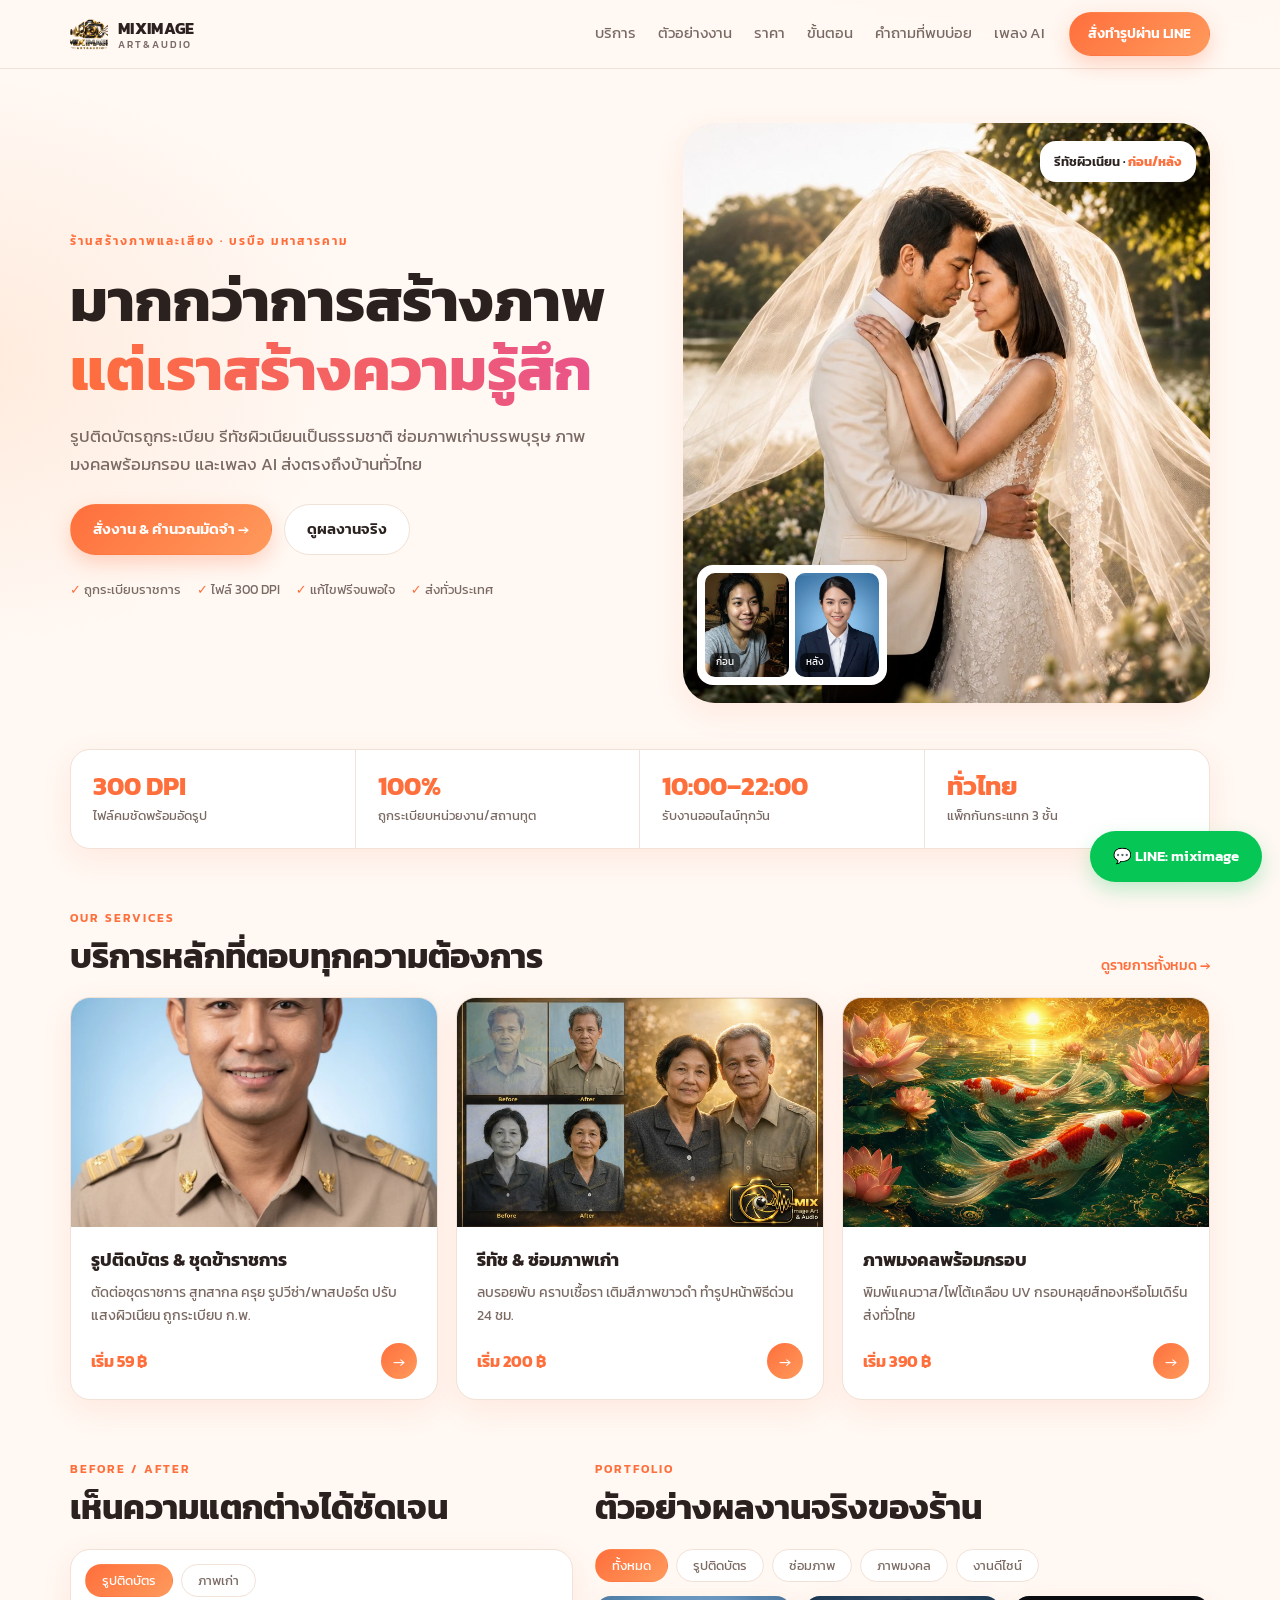
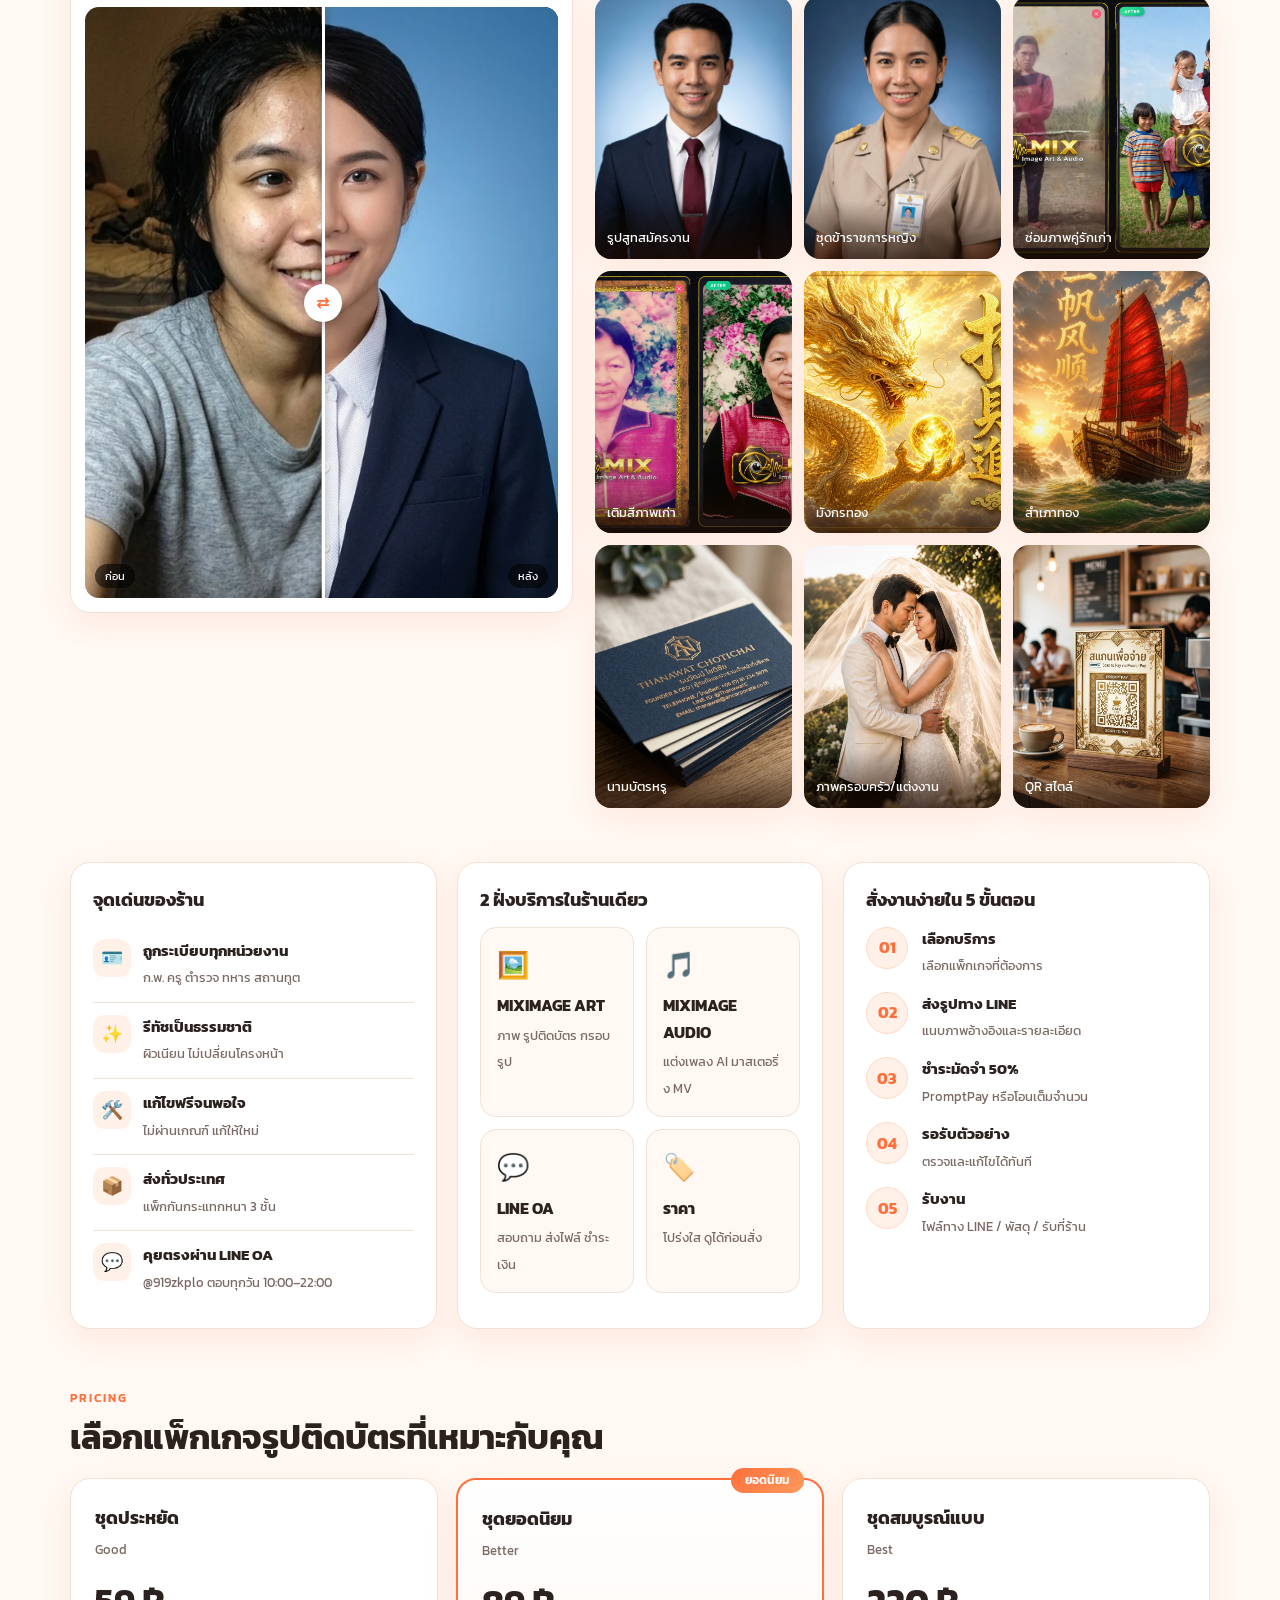
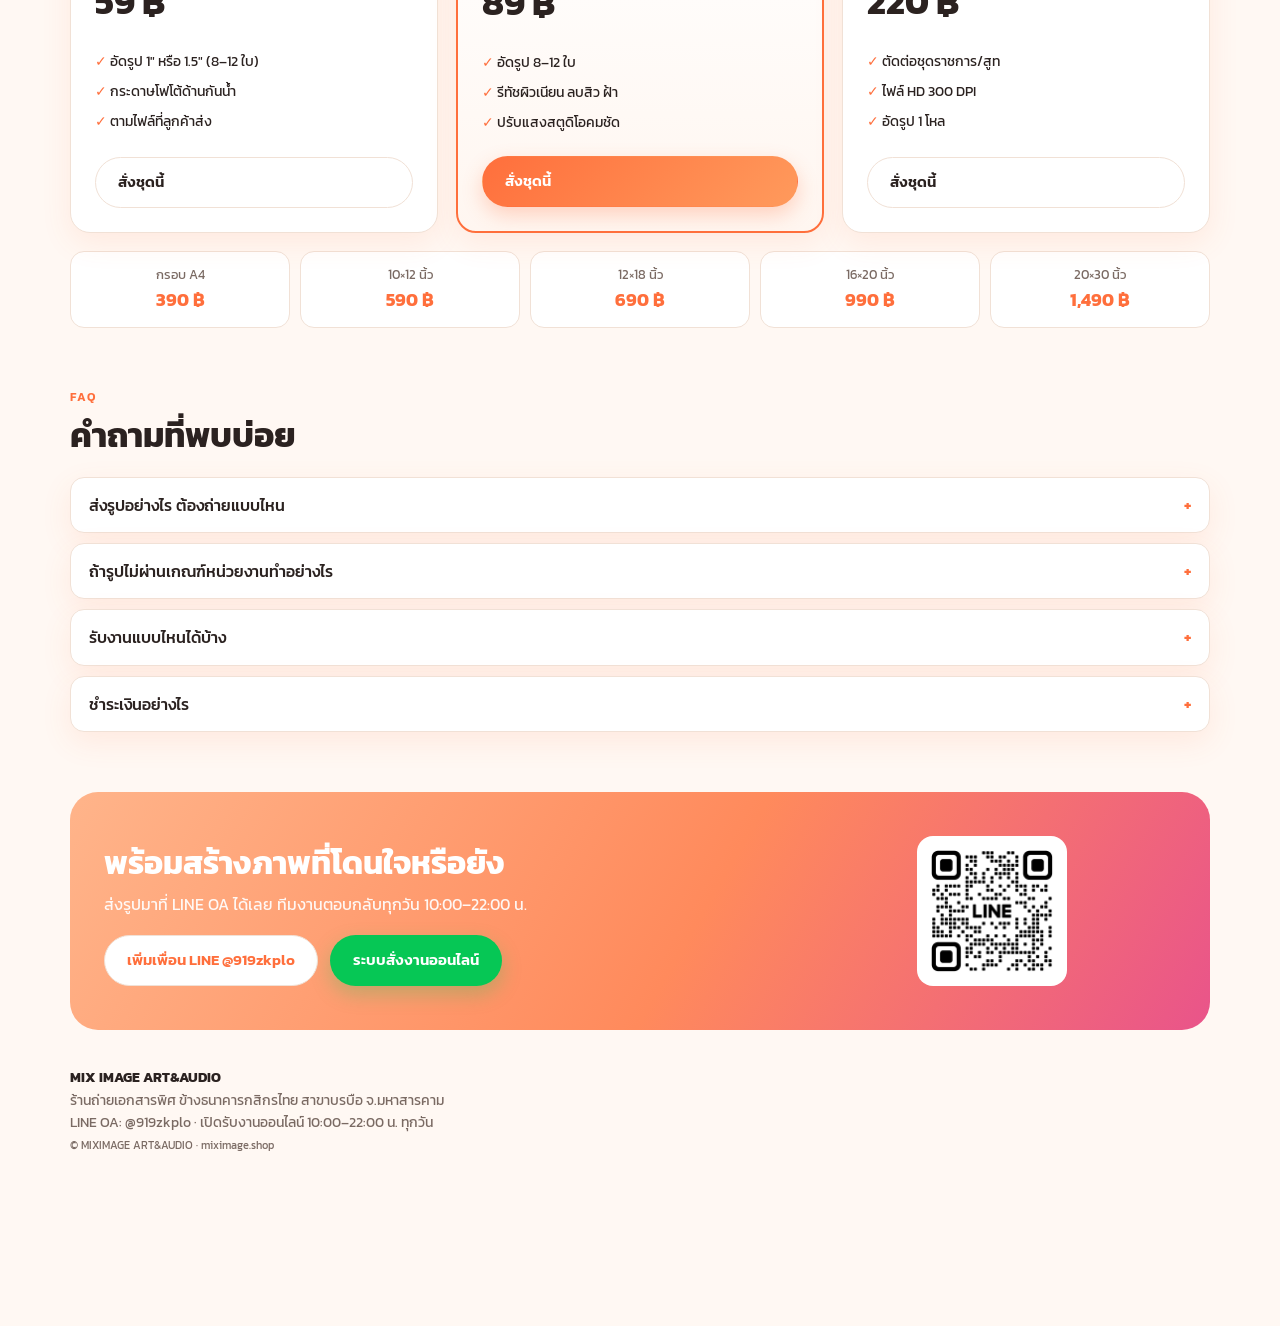
==== commit 317542e4: "feat: redesign homepage in peach light landing style (hero, services, before/after, portfolio, prici" ====
--- a/index.html
+++ b/index.html
@@ -1,1585 +1,447 @@
 <!DOCTYPE html>
 <html lang="th">
 <head>
-<meta charset="UTF-8">
-<meta name="viewport" content="width=device-width, initial-scale=1">
-<meta name="color-scheme" content="dark">
-<link rel="icon" type="image/jpeg" href="assets/images/logo-art.jpg">
-<title>MIX IMAGE ART&amp;AUDIO | หน้า 1: งานภาพ รูปติดบัตร รีทัช กรอบรูปมงคล (Street Editorial)</title>
-<meta name="description" content="ร้านสร้างภาพ MIX IMAGE ART&AUDIO อ.บรบือ จ.มหาสารคาม รับทำรูปติดบัตรออนไลน์ ตัดต่อชุดข้าราชการ รีทัช ซ่อมภาพเก่า และภาพมงคลพร้อมกรอบ ส่งทั่วประเทศ">
+<meta charset="utf-8">
+<meta name="viewport" content="width=device-width,initial-scale=1">
+<title>MIX IMAGE ART&amp;AUDIO | รูปติดบัตร รีทัช ซ่อมภาพเก่า กรอบรูปมงคล และเพลง AI</title>
+<meta name="description" content="ร้านสร้างภาพและเสียง บรบือ มหาสารคาม รูปติดบัตรถูกระเบียบ รีทัช ซ่อมภาพเก่า ภาพมงคลพร้อมกรอบ แต่งเพลง AI สั่งออนไลน์ส่งทั่วไทย">
+<meta property="og:title" content="MIX IMAGE ART&AUDIO">
+<meta property="og:description" content="มากกว่าการสร้างภาพ แต่เราสร้างความรู้สึก">
+<meta property="og:image" content="og-image.jpg">
+<link rel="icon" href="favicon.ico">
 <link rel="preconnect" href="https://fonts.googleapis.com">
 <link rel="preconnect" href="https://fonts.gstatic.com" crossorigin>
-<link href="https://fonts.googleapis.com/css2?family=Anton&family=JetBrains+Mono:wght@400;500&family=Kanit:wght@300;400;500;600;700&display=swap" rel="stylesheet">
+<link href="https://fonts.googleapis.com/css2?family=Kanit:wght@300;400;500;600;700&display=swap" rel="stylesheet">
 <!--
   ===================================================================
-  MIX IMAGE ART&AUDIO — หน้าที่ 1: งานภาพ & กรอบรูปมงคล
-  โครงสร้าง: Street Editorial Card Architecture (_Street_Editorial_20_HTML_.html)
-  พร้อมนำไปให้ Antigravity ปรับแต่งต่อได้ทันที:
-    1. แก้สี/ธีมหลัก         -> :root CSS Variables ด้านล่าง
-    2. แก้ข้อมูลร้าน/LINE OA -> const SHOP ใน <script>
-    3. แก้หมวดหมู่และสีการ์ด  -> const CATS ใน <script>
-    4. เพิ่ม/ลด/แก้การ์ดทั้งหมด -> const ITEMS ใน <script> (รองรับทั้งการ์ดบริการ, ภาพมงคล, ขนาดกรอบ, ผลงานจริง)
-    5. แก้ตารางราคากรอบรูป   -> const FRAME_TABLE ใน <script>
+  MIX IMAGE ART&AUDIO — Landing (Peach Light Edition)
+  แก้ข้อมูล: LINE_ID / ราคา / ข้อความ ได้ตรงๆ ในไฟล์นี้
+  ระบบสั่งงาน + คำนวณมัดจำ + ตารางกรอบรูปเต็ม อยู่ที่ miximage-art-street.html
+  หน้าเพลง AI อยู่ที่ miximage_audio_studio.html
   ===================================================================
 -->
 <style>
 :root{
-  --bg:#0a0a0d;
-  --line:rgba(255,255,255,.09);
-  --text:#f4f4f7;
-  --muted:#9a9aab;
-  --accent:255,98,54;
-  --lineg:6,199,85;
-  --gold:255,190,60;
-  --cyan:84,170,255;
+  --bg:#fff8f3; --bg2:#fff1e8; --card:#ffffff; --line:#f1e1d6;
+  --text:#2b2220; --muted:#7a6a63; --accent:#ff6f3c; --accent2:#ff9a5c;
+  --pink:#e9548a; --green:#06c755; --shadow:0 10px 30px rgba(255,111,60,.10);
+  --r:20px;
 }
 *{box-sizing:border-box;margin:0;padding:0}
-[hidden]{display:none!important}
 html{scroll-behavior:smooth}
-body{
-  font-family:'Kanit',system-ui,-apple-system,'Segoe UI',Tahoma,sans-serif;
-  color:var(--text);
-  line-height:1.6;
-  min-height:100vh;
-  overflow-x:hidden;
-  -webkit-font-smoothing:antialiased;
-  text-rendering:optimizeLegibility;
-  background:
-    radial-gradient(900px 520px at 88% -8%,rgba(150,28,62,.38),transparent 62%),
-    radial-gradient(760px 520px at -8% 6%,rgba(255,98,54,.16),transparent 62%),
-    var(--bg);
-}
-body::before{
-  content:"";position:fixed;inset:0;z-index:0;pointer-events:none;opacity:.08;
-  background-image:url("data:image/svg+xml;utf8,<svg xmlns='http://www.w3.org/2000/svg' width='180' height='180'><filter id='n'><feTurbulence type='fractalNoise' baseFrequency='.85' numOctaves='2' stitchTiles='stitch'/></filter><rect width='100%25' height='100%25' filter='url(%23n)'/></svg>");
-}
+body{font-family:'Kanit',system-ui,sans-serif;color:var(--text);background:
+  radial-gradient(900px 500px at 85% -5%,#ffe0d0 0,transparent 60%),
+  radial-gradient(700px 480px at -5% 8%,#ffeadb 0,transparent 60%),var(--bg);
+  line-height:1.65;-webkit-font-smoothing:antialiased}
 a{color:inherit;text-decoration:none}
-.wrap{position:relative;z-index:1;max-width:1240px;margin:0 auto;padding:20px 20px 96px}
-
-/* [ANTIGRAVITY ZONE: TOP NAVIGATION] */
-.nav{
-  position:sticky;top:12px;z-index:40;
-  display:flex;flex-wrap:wrap;align-items:center;gap:10px 14px;
-  padding:10px 16px;margin-bottom:34px;
-  border:1px solid var(--line);border-radius:16px;
-  background:rgba(12,12,16,.88);
-  -webkit-backdrop-filter:blur(14px);backdrop-filter:blur(14px);
-}
-.brand{display:flex;align-items:center;gap:10px;margin-right:auto;min-width:0}
-.brand img{width:56px;height:42px;object-fit:contain;border-radius:8px;background:rgba(0,0,0,.35);padding:2px;flex-shrink:0}
-.brand b{display:block;font:600 18px/1.2 'Kanit','Anton',sans-serif;letter-spacing:.02em;color:#fff}
-.brand small{display:block;font-size:12px;line-height:1.35;color:var(--muted)}
-.tabs{display:inline-flex;flex-wrap:wrap;gap:4px;padding:4px;border:1px solid var(--line);border-radius:12px;background:#0c0c10}
-.tabs a{padding:7px 13px;border-radius:9px;font-size:13.5px;line-height:1.35;color:var(--muted);transition:.2s}
-.tabs a:hover{color:var(--text)}
-.tabs a[aria-current="page"]{background:rgb(var(--accent));color:#0a0a0d;font-weight:600;box-shadow:0 8px 20px -8px rgba(var(--accent),.9)}
-.nav-links{display:flex;flex-wrap:wrap;gap:12px;font-size:13.5px;color:#d0d0dc}
-.nav-links a:hover{color:rgb(var(--accent))}
-
-/* [ANTIGRAVITY ZONE: HERO 2-COLUMN] */
-.hero-grid{display:grid;grid-template-columns:1.15fr .85fr;gap:22px;align-items:stretch}
-.hero-box{
-  position:relative;display:flex;flex-direction:column;justify-content:space-between;
-  padding:28px 26px;border:1px solid var(--line);border-radius:20px;
-  background:linear-gradient(180deg,#17171d,#111116);overflow:hidden;
-}
-.hero-box::before{content:"";position:absolute;inset:0 0 auto 0;height:3px;background:rgb(var(--c,var(--accent)))}
-.kicker{margin-bottom:12px;font:600 12.5px/1.45 'Kanit','JetBrains Mono',sans-serif;letter-spacing:.04em;text-transform:uppercase;color:rgb(var(--accent))}
-.shop-chip{display:inline-flex;align-items:center;gap:10px;padding:8px 12px;margin-bottom:14px;border:1px solid var(--line);border-radius:12px;background:rgba(255,255,255,.03);width:fit-content;max-width:100%}
-.shop-chip img{width:38px;height:32px;object-fit:contain;flex-shrink:0}
-.shop-chip b{display:block;font-size:13.5px;line-height:1.35;color:#fff}
-.shop-chip small{display:block;font-size:12px;line-height:1.35;color:var(--muted)}
-h1{font-family:'Anton','Kanit',sans-serif;font-weight:400;text-transform:uppercase;letter-spacing:.02em;line-height:1.05;font-size:clamp(38px,5.8vw,72px)}
-h1 span{color:transparent;-webkit-text-stroke:1.5px #fff}
-.sub-headline{margin-top:10px;font-size:clamp(20px,2.5vw,27px);font-weight:600;line-height:1.35}
-.sub-headline em{font-style:normal;color:rgb(var(--accent))}
-.lead{margin-top:12px;color:#d2d2df;font-size:15px;line-height:1.65}
-.pills{display:flex;flex-wrap:wrap;gap:8px;margin-top:18px}
-.pill{padding:6px 13px;border:1px solid var(--line);border-radius:999px;background:rgba(255,255,255,.04);font-size:13px;line-height:1.4}
-.pill b{color:rgb(var(--accent));font-weight:600}
-.hero-ctas{display:flex;flex-wrap:wrap;gap:10px;margin-top:22px}
-
-/* Before / After Interactive Slider inside Hero Right Card */
-.ba-head{display:flex;justify-content:space-between;align-items:flex-start;gap:10px;flex-wrap:wrap;margin-bottom:12px}
-.ba-head h2{font:600 20px/1.35 'Kanit',sans-serif;letter-spacing:.01em;color:#fff}
-.ba-wrap{
-  position:relative;width:100%;max-width:268px;aspect-ratio:580/780;margin:0 auto;border-radius:14px;overflow:hidden;
-  border:1px solid var(--line);background:#09090c;user-select:none;touch-action:pan-y;cursor:ew-resize;
-  box-shadow:0 14px 34px rgba(0,0,0,.55);
-}
-.ba-layer{position:absolute;inset:0;width:100%;height:100%}
-.ba-layer img{width:100%;height:100%;object-fit:contain;display:block;pointer-events:none}
-.ba-after{clip-path:inset(0 0 0 50%)}
-.ba-tag{
-  position:absolute;top:10px;z-index:3;padding:4px 10px;border-radius:999px;
-  background:rgba(10,10,13,.86);border:1px solid var(--line);
-  font:500 11.5px/1.35 'Kanit','JetBrains Mono',sans-serif;color:#fff;
-}
-.ba-tag.before{left:10px}
-.ba-tag.after{right:10px;border-color:rgba(var(--accent),.6);color:rgb(var(--accent))}
-.ba-handle{
-  position:absolute;top:0;bottom:0;left:50%;width:2px;background:rgb(var(--accent));
-  z-index:4;pointer-events:none;
-}
-.ba-knob{
-  position:absolute;top:50%;left:50%;transform:translate(-50%,-50%);
-  width:36px;height:36px;border-radius:50%;background:rgb(var(--accent));color:#0a0a0d;
-  display:grid;place-items:center;font-weight:700;font-size:14px;
-  box-shadow:0 6px 20px rgba(0,0,0,.6);
-}
-.ba-range{display:flex;align-items:center;gap:10px;margin-top:10px;font-size:12.5px;color:var(--muted)}
-.ba-range input{width:100%;accent-color:rgb(var(--accent));cursor:pointer}
-.ba-stats{display:grid;grid-template-columns:repeat(3,1fr);gap:8px;margin-top:12px;text-align:center}
-.ba-stat{padding:10px 8px;border:1px solid var(--line);border-radius:12px;background:#0c0c10}
-.ba-stat b{display:block;font:600 17px/1.3 'Kanit','Anton',sans-serif;color:rgb(var(--accent))}
-.ba-stat span{font-size:11.5px;line-height:1.35;color:var(--muted)}
-
-/* [ANTIGRAVITY ZONE: MARQUEE] */
-.marquee{overflow:hidden;margin:28px 0;padding:12px 0;border-block:1px solid var(--line);background:rgba(255,255,255,.02)}
-.track{display:flex;width:max-content;animation:slide 40s linear infinite;font:600 19px/1.35 'Kanit','Anton',sans-serif;letter-spacing:.03em;text-transform:uppercase;color:rgba(255,255,255,.28)}
-.track span{white-space:nowrap;padding-right:40px}
-.track span::after{content:"\2726";margin-left:40px;color:rgb(var(--accent))}
-@keyframes slide{to{transform:translateX(-50%)}}
-
-/* [ANTIGRAVITY ZONE: SECTION HEADERS] */
-.sec{margin-top:52px;scroll-margin-top:88px}
-.sec-head{display:flex;flex-wrap:wrap;align-items:flex-end;justify-content:space-between;gap:10px 20px;margin-bottom:16px}
-.sec-head h2{font:700 clamp(24px,3.6vw,38px)/1.25 'Kanit',sans-serif;letter-spacing:.01em;color:#fff}
-.sec-head h2 span{color:rgb(var(--accent));-webkit-text-stroke:0}
-.sec-head p{color:var(--muted);font-size:14.5px;line-height:1.55;max-width:620px}
-
-/* [ANTIGRAVITY ZONE: STREET EDITORIAL TOOLBAR & FILTERS] */
-.bar{display:grid;gap:14px;padding:18px;border:1px solid var(--line);border-radius:18px;background:rgba(255,255,255,.035);-webkit-backdrop-filter:blur(10px);backdrop-filter:blur(10px)}
-.row{display:flex;flex-wrap:wrap;align-items:center;gap:10px}
-.lbl{margin-right:4px;font:600 13px/1.4 'Kanit','JetBrains Mono',sans-serif;letter-spacing:.03em;color:var(--muted)}
-.seg{display:inline-flex;flex-wrap:wrap;gap:4px;padding:4px;border:1px solid var(--line);border-radius:13px;background:#0c0c10}
-.seg button{font:500 13.5px/1.35 'Kanit',sans-serif;color:var(--muted);background:transparent;border:0;border-radius:9px;padding:7px 14px;cursor:pointer;transition:.2s}
-.seg button:hover{color:var(--text)}
-.seg button[aria-pressed="true"]{background:rgb(var(--accent));color:#0a0a0d;font-weight:600;box-shadow:0 8px 20px -8px rgba(var(--accent),.9)}
-.note{font-size:13.5px;line-height:1.5;color:var(--muted)}
-.fchip{font:500 13.5px/1.35 'Kanit',sans-serif;color:#d9d9e2;background:rgba(255,255,255,.04);border:1px solid var(--line);border-radius:999px;padding:7px 14px;cursor:pointer;transition:.2s}
-.fchip i{font-style:normal;opacity:.65;margin-left:6px}
-.fchip:hover{border-color:rgba(var(--c),.7)}
-.fchip[aria-pressed="true"]{background:rgba(var(--c),.18);border-color:rgb(var(--c));color:#fff}
-input[type=search]{flex:1 1 220px;min-width:0;padding:10px 14px;border:1px solid var(--line);border-radius:11px;background:#0c0c10;color:var(--text);font:400 14px/1.4 'Kanit',sans-serif;outline:0}
-input[type=search]:focus{border-color:rgb(var(--accent))}
-.count{font-size:13.5px;color:var(--muted)}
-
-/* Buttons */
-.btn{display:inline-flex;align-items:center;justify-content:center;gap:6px;font:500 14px/1.35 'Kanit',sans-serif;color:var(--text);background:#1c1c24;border:1px solid var(--line);border-radius:11px;padding:10px 16px;cursor:pointer;transition:.2s;text-align:center}
-.btn:hover{border-color:rgba(255,255,255,.3)}
-.btn.primary{flex:1;background:rgb(var(--c,var(--accent)));border-color:transparent;color:#0a0a0d;font-weight:600}
-.btn.primary:hover{filter:brightness(1.08);transform:translateY(-1px)}
-.btn.primary.done{background:#35d489}
-.btn.line{background:rgb(var(--lineg));border-color:transparent;color:#fff;font-weight:600}
-.btn.line:hover{filter:brightness(1.08);transform:translateY(-1px)}
-.btn:focus-visible,.fchip:focus-visible,.seg button:focus-visible{outline:2px solid #fff;outline-offset:2px}
-#copyAll{margin-left:auto}
-
-/* Tips */
-.tips{margin-top:16px;border:1px solid var(--line);border-radius:14px;background:rgba(255,255,255,.03)}
-.tips summary{cursor:pointer;padding:14px 18px;font-weight:500;font-size:14.5px;list-style:none}
-.tips summary::-webkit-details-marker{display:none}
-.tips summary::before{content:"+";display:inline-block;width:22px;color:rgb(var(--accent));font-weight:600}
-.tips[open] summary::before{content:"\2013"}
-.tips ol{padding:0 22px 18px 44px;color:#cfcfda;font-size:14px;line-height:1.6}
-.tips li{margin:4px 0}
-
-/* [ANTIGRAVITY ZONE: STREET EDITORIAL CARDS (.grid > .card)] */
-.grid{display:grid;grid-template-columns:repeat(auto-fill,minmax(min(340px,100%),1fr));gap:20px;margin-top:22px}
-.card{
-  position:relative;display:flex;flex-direction:column;gap:12px;
-  padding:20px 18px 18px;border:1px solid var(--line);border-radius:18px;
-  background:linear-gradient(180deg,#17171d,#111116);overflow:hidden;
-  transition:transform .25s,border-color .25s,box-shadow .25s;
-}
-.card::before{content:"";position:absolute;inset:0 0 auto 0;height:3px;background:rgb(var(--c))}
-.card:hover{transform:translateY(-3px);border-color:rgba(var(--c),.55);box-shadow:0 18px 44px -22px rgba(var(--c),.75)}
-.top{display:flex;align-items:center;flex-wrap:wrap;gap:6px 8px}
-.num{font:400 28px/1 'Anton',sans-serif;letter-spacing:.02em;color:rgb(var(--c));flex-shrink:0}
-.tag{padding:5px 10px;border-radius:8px;background:rgba(var(--c),.15);color:rgb(var(--c));font:600 12.5px/1.35 'Kanit',sans-serif;letter-spacing:.01em}
-.ratio{margin-left:auto;padding:5px 10px;border:1px solid var(--line);border-radius:8px;background:rgba(255,255,255,.03);color:#f4f4f7;font:500 12px/1.35 'Kanit','JetBrains Mono',sans-serif}
-.thumb{
-  position:relative;height:184px;padding:8px;display:flex;align-items:center;justify-content:center;
-  border-radius:12px;overflow:hidden;border:1px solid var(--line);
-  background:radial-gradient(circle at 50% 35%,rgba(var(--c),.15),#09090d 80%);cursor:zoom-in;
-}
-.thumb img{
-  max-width:100%;max-height:100%;width:auto;height:auto;
-  object-fit:contain;object-position:center;
-  border-radius:8px;box-shadow:0 6px 20px rgba(0,0,0,.52);
-  display:block;margin:auto;transition:transform .3s ease;
-}
-.card:hover .thumb img{transform:scale(1.03)}
-.card h3{font:700 21px/1.35 'Kanit',sans-serif;letter-spacing:.01em;color:#fff}
-.th{font-size:14px;line-height:1.6;color:#d0d0dc}
-.meta{display:flex;flex-wrap:wrap;gap:6px}
-.meta span{padding:4px 11px;border-radius:999px;background:rgba(255,255,255,.07);color:#e2e2ec;font-size:12.5px;line-height:1.35}
-.meta span.sample{background:rgb(var(--c));color:#0a0a0d;font-weight:600}
-.prompt{
-  position:relative;max-height:220px;overflow:hidden;padding:14px 15px 12px;
-  border:1px solid var(--line);border-radius:12px;background:#0b0b0f;color:#e0e0ea;
-  font:400 13.5px/1.55 'Kanit',sans-serif;transition:max-height .35s ease;
-}
-.prompt::after{content:"";position:absolute;left:0;right:0;bottom:0;height:52px;background:linear-gradient(to bottom,transparent,#0b0b0f 90%);pointer-events:none;transition:opacity .25s}
-.prompt.open,.prompt.short{max-height:1500px}
-.prompt.open::after,.prompt.short::after{opacity:0;display:none}
-.ln{display:flex;flex-direction:column;gap:3px;margin-bottom:9px;padding-bottom:9px;border-bottom:1px dashed rgba(255,255,255,.09);word-break:break-word}
-.ln:last-child{border-bottom:0;margin-bottom:0;padding-bottom:0}
-.ln span{font-weight:600;font-size:13.5px;line-height:1.4;color:rgb(var(--c));display:flex;align-items:center;gap:6px}
-.ln span::before{content:"•";color:rgb(var(--c));font-size:14px;line-height:1}
-.ln b{font-weight:400;font-size:13px;line-height:1.5;color:#e4e4ef;white-space:normal;padding-left:12px}
-.actions{display:flex;flex-wrap:wrap;gap:8px;margin-top:auto}
-
-
-/* [ANTIGRAVITY ZONE: CARD SLIDER SYSTEM] */
-.card-slider {
-  position: relative;
-  width: 100%;
-  height: 200px;
-  border-radius: 14px;
-  overflow: hidden;
-  border: 1px solid var(--line);
-  background: radial-gradient(circle at 50% 35%, rgba(var(--c), .18), #09090d 82%);
-  user-select: none;
-  touch-action: pan-y;
-}
-.card-slider .slide-track {
-  position: relative;
-  width: 100%;
-  height: 100%;
-}
-.card-slider .slide-item {
-  position: absolute;
-  inset: 0;
-  padding: 8px 8px 32px;
-  display: flex;
-  align-items: center;
-  justify-content: center;
-  opacity: 0;
-  visibility: hidden;
-  transform: scale(0.96);
-  transition: opacity .35s ease, transform .35s ease;
-  pointer-events: none;
-}
-.card-slider .slide-item.active {
-  opacity: 1;
-  visibility: visible;
-  transform: scale(1);
-  pointer-events: auto;
-}
-.card-slider .slide-item img {
-  max-width: 100%;
-  max-height: 100%;
-  width: auto;
-  height: auto;
-  object-fit: contain;
-  object-position: center;
-  border-radius: 9px;
-  box-shadow: 0 8px 24px rgba(0, 0, 0, .62);
-  cursor: zoom-in;
-  transition: transform .3s ease;
-}
-.card-slider:hover .slide-item.active img {
-  transform: scale(1.02);
-}
-.card-slider .slide-btn {
-  position: absolute;
-  top: 50%;
-  transform: translateY(-50%);
-  width: 34px;
-  height: 34px;
-  border-radius: 50%;
-  background: rgba(12, 14, 20, .85);
-  color: #fff;
-  border: 1px solid rgba(255, 255, 255, .24);
-  display: flex;
-  align-items: center;
-  justify-content: center;
-  font-size: 20px;
-  font-weight: 700;
-  line-height: 1;
-  cursor: pointer;
-  z-index: 5;
-  transition: all .2s ease;
-  backdrop-filter: blur(8px);
-  -webkit-backdrop-filter: blur(8px);
-}
-.card-slider .slide-btn:hover {
-  background: rgb(var(--c));
-  color: #0b0b0f;
-  border-color: rgb(var(--c));
-  transform: translateY(-50%) scale(1.12);
-  box-shadow: 0 4px 16px rgba(var(--c), .6);
-}
-.card-slider .slide-btn.prev { left: 8px; }
-.card-slider .slide-btn.next { right: 8px; }
-.card-slider .slide-badge {
-  position: absolute;
-  bottom: 8px;
-  left: 8px;
-  z-index: 4;
-  padding: 4px 10px;
-  border-radius: 999px;
-  background: rgba(10, 12, 18, .9);
-  border: 1px solid rgba(255, 255, 255, .18);
-  font: 500 12px/1.35 'Kanit', 'JetBrains Mono', sans-serif;
-  color: #f0f0f8;
-  backdrop-filter: blur(8px);
-  -webkit-backdrop-filter: blur(8px);
-  display: flex;
-  align-items: center;
-  gap: 6px;
-  max-width: calc(100% - 96px);
-  white-space: nowrap;
-  overflow: hidden;
-  text-overflow: ellipsis;
-}
-.card-slider .slide-badge b { color: rgb(var(--c)); font-weight: 600; flex-shrink: 0; }
-.card-slider .slide-badge .badge-title { overflow: hidden; text-overflow: ellipsis; white-space: nowrap; }
-.card-slider .slide-dots {
-  position: absolute;
-  bottom: 10px;
-  right: 10px;
-  z-index: 4;
-  display: flex;
-  align-items: center;
-  gap: 4px;
-  max-width: 84px;
-  flex-wrap: wrap;
-  justify-content: flex-end;
-}
-.card-slider .slide-dot {
-  width: 6px;
-  height: 6px;
-  border-radius: 999px;
-  border: none;
-  padding: 0;
-  background: rgba(255, 255, 255, .35);
-  cursor: pointer;
-  transition: all .25s ease;
-}
-.card-slider .slide-dot.active {
-  width: 16px;
-  background: rgb(var(--c));
-  box-shadow: 0 0 10px rgba(var(--c), .7);
-}
-.card-slider .slide-zoom-btn {
-  position: absolute;
-  top: 8px;
-  right: 8px;
-  z-index: 5;
-  padding: 4px 9px;
-  border-radius: 7px;
-  background: rgba(10, 12, 18, .85);
-  border: 1px solid rgba(255, 255, 255, .2);
-  color: #f0f0f5;
-  font: 500 11.5px/1.3 'Kanit', sans-serif;
-  cursor: pointer;
-  display: flex;
-  align-items: center;
-  gap: 4px;
-  backdrop-filter: blur(8px);
-  transition: all .2s;
-}
-.card-slider .slide-zoom-btn:hover {
-  background: rgba(255, 255, 255, .2);
-  color: #fff;
-  border-color: rgba(255, 255, 255, .5);
-}
-
-/* [ANTIGRAVITY ZONE: FRAME SIZE TABLE] */
-.table-card{
-  margin-top:22px;padding:22px;border:1px solid var(--line);border-radius:18px;
-  background:linear-gradient(180deg,#17171d,#111116);overflow-x:auto;position:relative;
-}
-.table-card::before{content:"";position:absolute;inset:0 0 auto 0;height:3px;background:rgb(var(--gold))}
-.table-card h3{font:600 20px/1.35 'Kanit',sans-serif;margin-bottom:14px;color:rgb(var(--gold))}
-table.ftable{width:100%;border-collapse:collapse;font-size:14px;min-width:640px}
-.ftable th,.ftable td{padding:12px 12px;text-align:left;border-bottom:1px solid var(--line);line-height:1.45}
-.ftable th{font:600 12.5px/1.35 'Kanit','JetBrains Mono',sans-serif;letter-spacing:.03em;color:var(--muted);background:rgba(255,255,255,.03)}
-.ftable td.price{font:600 15.5px/1.3 'Kanit','JetBrains Mono',sans-serif;color:rgb(var(--gold));white-space:nowrap}
-
-/* [ANTIGRAVITY ZONE: INTERACTIVE ORDER STUDIO & DEPOSIT CALCULATOR] */
-.order-grid{display:grid;grid-template-columns:1.15fr .85fr;gap:22px;align-items:start;margin-top:22px}
-.form-card{
-  position:relative;padding:26px 24px;border:1px solid var(--line);border-radius:18px;
-  background:linear-gradient(180deg,#17171d,#111116);overflow:hidden;
-}
-.form-card::before{content:"";position:absolute;inset:0 0 auto 0;height:3px;background:rgb(var(--c,var(--accent)))}
-.step-title{display:flex;align-items:center;gap:10px;font-size:17px;line-height:1.4;font-weight:600;margin:20px 0 12px}
-.step-title:first-child{margin-top:0}
-.step-num{
-  width:28px;height:28px;border-radius:8px;background:rgba(var(--accent),.18);
-  color:rgb(var(--accent));font:600 12.5px/1 'JetBrains Mono','Kanit',sans-serif;
-  display:inline-grid;place-items:center;border:1px solid rgba(var(--accent),.4);flex-shrink:0;
-}
-.fgroup{margin-bottom:14px}
-.flabel{display:block;font-size:13.5px;line-height:1.4;color:#d5d5e2;margin-bottom:6px;font-weight:500}
-.finput{
-  width:100%;padding:11px 14px;border:1px solid var(--line);border-radius:11px;
-  background:#0b0b0f;color:var(--text);font:400 14px/1.45 'Kanit',sans-serif;outline:0;
-}
-.finput:focus{border-color:rgb(var(--accent))}
-.fgrid-2{display:grid;grid-template-columns:1fr 1fr;gap:12px}
-.fgrid-3{display:grid;grid-template-columns:1fr 1fr 1fr;gap:12px}
-.dropzone{
-  display:block;padding:18px;text-align:center;border:1.5px dashed rgba(var(--accent),.45);
-  border-radius:14px;background:rgba(var(--accent),.05);cursor:pointer;transition:.2s;
-}
-.dropzone:hover{border-color:rgb(var(--accent));background:rgba(var(--accent),.1)}
-.preview-list{display:grid;grid-template-columns:repeat(auto-fill,minmax(96px,1fr));gap:10px;margin-top:10px}
-.pitem{padding:6px;border:1px solid var(--line);border-radius:10px;background:#0b0b0f;font-size:11.5px;color:var(--muted);text-align:center}
-.pitem img{width:100%;aspect-ratio:1;object-fit:cover;border-radius:6px;margin-bottom:4px}
-.pay-toggle{display:grid;grid-template-columns:1fr 1fr;gap:10px;margin-bottom:14px}
-.pay-opt{
-  display:flex;align-items:flex-start;gap:10px;padding:12px 14px;border:1px solid var(--line);
-  border-radius:12px;background:#0b0b0f;cursor:pointer;
-}
-.pay-opt input{margin-top:4px;accent-color:rgb(var(--accent))}
-.pp-box{
-  display:flex;justify-content:space-between;align-items:center;flex-wrap:wrap;gap:10px;
-  padding:14px 16px;margin-bottom:14px;border:1px solid rgba(var(--cyan),.4);
-  border-radius:12px;background:rgba(var(--cyan),.08);
-}
-.sum-rows{display:grid;gap:8px;padding:14px 0;margin:12px 0;border-block:1px solid var(--line);font-size:14px}
-.sum-row{display:flex;justify-content:space-between;gap:10px;align-items:baseline}
-.sum-row.total{font-size:16px;padding-top:8px;border-top:1px dashed var(--line)}
-.sum-row.paynow{font-size:18px;color:#35d489;font-weight:600}
-.oa-head{display:flex;align-items:center;gap:12px;margin-bottom:12px}
-.oa-head img{width:48px;height:48px;border-radius:50%;border:2px solid rgb(var(--lineg));object-fit:cover;flex-shrink:0}
-
-.empty{margin-top:40px;text-align:center;color:var(--muted)}
-.foot{margin-top:56px;padding-top:24px;border-top:1px solid var(--line);display:flex;flex-wrap:wrap;justify-content:space-between;gap:14px;color:var(--muted);font-size:13.5px;line-height:1.5}
-.toast{position:fixed;left:50%;bottom:28px;z-index:80;max-width:calc(100% - 32px);padding:12px 22px;border-radius:999px;background:#fff;color:#0a0a0d;font-weight:500;font-size:14px;box-shadow:0 14px 40px rgba(0,0,0,.55);opacity:0;pointer-events:none;transform:translate(-50%,20px);transition:.3s}
-.toast.show{opacity:1;transform:translate(-50%,0)}
-.fab{position:fixed;right:20px;bottom:20px;z-index:50;padding:12px 18px;border-radius:999px;background:rgb(var(--lineg));color:#fff;font-weight:600;font-size:14px;box-shadow:0 14px 34px rgba(var(--lineg),.4)}
-.lightbox{position:fixed;inset:0;z-index:90;display:grid;place-items:center;padding:24px;background:rgba(0,0,0,.88)}
-.lightbox img{max-width:min(980px,100%);max-height:80vh;border-radius:14px;border:1px solid var(--line)}
-.lightbox p{margin-top:12px;text-align:center;color:#ddd;font-size:14.5px;line-height:1.5}
-.lightbox button{position:absolute;top:18px;right:18px}
-
-/* [ANTIGRAVITY ZONE: RESPONSIVE DESKTOP / TABLET / MOBILE] */
-@media (max-width:1024px){
-  .hero-grid,.order-grid{grid-template-columns:1fr}
-  .nav-links{display:none}
-}
-@media (max-width:768px){
-  .wrap{padding:14px 14px 92px}
-  .nav{top:8px;padding:10px 12px;margin-bottom:22px;gap:8px}
-  .brand{width:100%;margin-right:0}
-  .tabs{width:100%;display:grid;grid-template-columns:1fr 1fr}
-  .tabs a{text-align:center;padding:8px 8px;font-size:12.5px}
-  .nav > .btn.line{width:100%}
-  .hero-box,.form-card,.table-card{padding:20px 16px;border-radius:16px}
-  h1{font-size:clamp(32px,9vw,48px)}
-  .sub-headline{font-size:clamp(18px,4.8vw,22px)}
-  .lead{font-size:14px}
-  .grid{grid-template-columns:1fr;gap:16px}
-  .card{padding:16px 15px}
-  .card h3{font-size:19.5px}
-  .card-slider{height:215px}
-  .ba-stats{grid-template-columns:1fr 1fr 1fr;gap:6px}
-  .ba-stat b{font-size:15px}
-  .ba-stat span{font-size:11px}
-}
-@media (max-width:520px){
-  .fgrid-2,.fgrid-3,.pay-toggle{grid-template-columns:1fr}
-  .tabs{grid-template-columns:1fr}
-  .hero-ctas .btn{width:100%}
-  .seg{width:100%;display:grid;grid-template-columns:1fr}
-  .seg button{width:100%;text-align:center}
-  #baSwitch{display:inline-flex;width:auto}
-  #baSwitch button{width:auto}
-  #copyAll{margin-left:0;width:100%}
-  .actions{flex-direction:column}
-  .actions .btn{width:100%}
-  .line-qr-wrap{flex-direction:column;text-align:center}
-  .foot{flex-direction:column;text-align:center}
-  .foot > div{width:100%;justify-content:center}
-  .fab{right:14px;bottom:14px;padding:10px 15px;font-size:13px}
-}
-@media (prefers-reduced-motion:reduce){.track{animation:none}html{scroll-behavior:auto}}
+img{max-width:100%;display:block}
+.wrap{max-width:1180px;margin:0 auto;padding:0 20px}
+.btn{display:inline-flex;align-items:center;gap:8px;padding:12px 22px;border-radius:999px;font-weight:600;font-size:15px;border:1px solid transparent;cursor:pointer;font-family:inherit;transition:.2s}
+.btn.primary{background:linear-gradient(135deg,var(--accent),var(--accent2));color:#fff;box-shadow:0 8px 20px rgba(255,111,60,.28)}
+.btn.primary:hover{transform:translateY(-2px)}
+.btn.ghost{background:#fff;border-color:var(--line);color:var(--text)}
+.btn.ghost:hover{border-color:var(--accent);color:var(--accent)}
+.btn.line{background:var(--green);color:#fff;box-shadow:0 8px 20px rgba(6,199,85,.25)}
+.btn.sm{padding:9px 18px;font-size:14px}
+
+/* NAV */
+.nav{position:sticky;top:0;z-index:50;backdrop-filter:blur(14px);background:rgba(255,248,243,.82);border-bottom:1px solid var(--line)}
+.nav .wrap{display:flex;align-items:center;gap:18px;height:68px}
+.brand{display:flex;align-items:center;gap:10px;font-weight:700;letter-spacing:.3px}
+.brand img{width:38px;height:38px;border-radius:10px;object-fit:cover}
+.brand small{display:block;font-size:10px;font-weight:500;color:var(--muted);letter-spacing:2px;margin-top:-4px}
+.menu{display:flex;gap:22px;margin-left:auto;font-size:14.5px;color:var(--muted)}
+.menu a:hover{color:var(--accent)}
+.nav .btn{margin-left:6px}
+@media(max-width:860px){.menu{display:none}.nav .btn{margin-left:auto}}
+
+/* HERO */
+.hero{padding:54px 0 36px}
+.hero .wrap{display:grid;grid-template-columns:1.05fr .95fr;gap:30px;align-items:center}
+.eyebrow{display:inline-block;font-size:12px;letter-spacing:2px;color:var(--accent);font-weight:600;margin-bottom:14px}
+.hero h1{font-size:clamp(34px,5.4vw,60px);line-height:1.15;font-weight:700}
+.hero h1 em{font-style:normal;background:linear-gradient(90deg,var(--accent),var(--pink));-webkit-background-clip:text;background-clip:text;color:transparent}
+.hero p.lead{margin:18px 0 26px;color:var(--muted);font-size:17px;max-width:520px}
+.hero .cta{display:flex;flex-wrap:wrap;gap:12px}
+.trust{display:flex;flex-wrap:wrap;gap:16px;margin-top:24px;font-size:13px;color:var(--muted)}
+.trust span::before{content:"✓ ";color:var(--accent);font-weight:700}
+.hero-art{position:relative;aspect-ratio:4/4.4;border-radius:32px;overflow:hidden;box-shadow:var(--shadow);background:#ffe9dc}
+.hero-art>img{width:100%;height:100%;object-fit:cover}
+.float{position:absolute;background:#fff;border-radius:16px;box-shadow:0 12px 30px rgba(60,30,10,.16);padding:8px}
+.float.fba{left:14px;bottom:18px;display:flex;gap:6px}
+figure{margin:0}
+.float.fba figure{width:84px;position:relative}
+.float.fba img{width:84px;height:104px;object-fit:cover;border-radius:10px}
+.float.fba figcaption{position:absolute;left:5px;bottom:5px;font-size:10px;background:rgba(0,0,0,.55);color:#fff;border-radius:6px;padding:1px 6px}
+.float.tag{right:14px;top:18px;font-size:13px;font-weight:600;padding:10px 14px}
+.float.tag b{color:var(--accent)}
+@media(max-width:900px){.hero .wrap{grid-template-columns:1fr}}
+
+/* STATS */
+.stats{margin:10px auto 0}
+.stats .grid{display:grid;grid-template-columns:repeat(4,1fr);gap:0;background:#fff;border:1px solid var(--line);border-radius:var(--r);box-shadow:var(--shadow)}
+.stat{padding:20px 22px;border-right:1px solid var(--line)}
+.stat:last-child{border:0}
+.stat b{display:block;font-size:26px;color:var(--accent);line-height:1.2}
+.stat span{font-size:13px;color:var(--muted)}
+@media(max-width:760px){.stats .grid{grid-template-columns:1fr 1fr}.stat:nth-child(2){border-right:0}.stat:nth-child(-n+2){border-bottom:1px solid var(--line)}}
+
+/* SECTIONS */
+section.sec{padding:54px 0 0}
+.kicker{font-size:11.5px;letter-spacing:2px;color:var(--accent);font-weight:600;text-transform:uppercase}
+.sec h2{font-size:clamp(24px,3.2vw,34px);margin:6px 0 20px;line-height:1.25}
+.sec-head{display:flex;justify-content:space-between;align-items:end;gap:14px;flex-wrap:wrap}
+.sec-head a.more{font-size:14px;color:var(--accent);font-weight:500;margin-bottom:20px}
+
+/* SERVICES */
+.svc{display:grid;grid-template-columns:repeat(3,1fr);gap:18px}
+.svc-card{position:relative;border-radius:var(--r);overflow:hidden;background:#fff;border:1px solid var(--line);box-shadow:var(--shadow);display:flex;flex-direction:column;transition:.25s}
+.svc-card:hover{transform:translateY(-4px)}
+.svc-card .img{aspect-ratio:16/10;overflow:hidden;background:#ffe9dc}
+.svc-card img{width:100%;height:100%;object-fit:cover;transition:.4s}
+.svc-card:hover img{transform:scale(1.05)}
+.svc-card .body{padding:18px 20px 20px;display:flex;flex-direction:column;gap:6px;flex:1}
+.svc-card h3{font-size:18px}
+.svc-card p{font-size:14px;color:var(--muted)}
+.svc-card .row{display:flex;justify-content:space-between;align-items:center;margin-top:auto;padding-top:10px}
+.price-chip{font-weight:700;color:var(--accent)}
+.arrow{width:36px;height:36px;border-radius:50%;background:linear-gradient(135deg,var(--accent),var(--accent2));color:#fff;display:grid;place-items:center;font-size:16px}
+@media(max-width:860px){.svc{grid-template-columns:1fr}}
+
+/* BEFORE AFTER + PORTFOLIO */
+.two{display:grid;grid-template-columns:.9fr 1.1fr;gap:22px;align-items:start}
+.ba-box{background:#fff;border:1px solid var(--line);border-radius:var(--r);padding:14px;box-shadow:var(--shadow)}
+.ba{position:relative;aspect-ratio:4/5;border-radius:14px;overflow:hidden;user-select:none;touch-action:none;background:#eee}
+.ba img{position:absolute;inset:0;width:100%;height:100%;object-fit:cover}
+.ba .after{clip-path:inset(0 0 0 50%)}
+.ba .handle{position:absolute;top:0;bottom:0;left:50%;width:3px;background:#fff;box-shadow:0 0 8px rgba(0,0,0,.4)}
+.ba .handle::after{content:"⇄";position:absolute;top:50%;left:50%;transform:translate(-50%,-50%);width:38px;height:38px;border-radius:50%;background:#fff;display:grid;place-items:center;color:var(--accent);font-weight:700;box-shadow:0 4px 14px rgba(0,0,0,.25)}
+.ba .lab{position:absolute;bottom:10px;font-size:11px;color:#fff;background:rgba(0,0,0,.55);padding:3px 10px;border-radius:999px}
+.ba .lab.l{left:10px}.ba .lab.r{right:10px}
+.ba-tabs{display:flex;gap:8px;margin-bottom:10px}
+.pill{padding:6px 16px;border-radius:999px;border:1px solid var(--line);background:#fff;font-size:13px;cursor:pointer;font-family:inherit;color:var(--muted)}
+.pill.on{background:linear-gradient(135deg,var(--accent),var(--accent2));color:#fff;border-color:transparent}
+.filters{display:flex;flex-wrap:wrap;gap:8px;margin-bottom:14px}
+.port{display:grid;grid-template-columns:repeat(3,1fr);gap:12px}
+.port figure{position:relative;border-radius:16px;overflow:hidden;aspect-ratio:3/4;background:#ffe9dc;box-shadow:var(--shadow);cursor:zoom-in}
+.port img{width:100%;height:100%;object-fit:cover;transition:.4s}
+.port figure:hover img{transform:scale(1.06)}
+.port figcaption{position:absolute;left:0;right:0;bottom:0;padding:26px 12px 10px;color:#fff;font-size:13px;background:linear-gradient(transparent,rgba(30,12,4,.7))}
+.port figure.hide{display:none}
+@media(max-width:900px){.two{grid-template-columns:1fr}.port{grid-template-columns:repeat(2,1fr)}}
+
+/* FEATURES + ECOSYSTEM + STEPS */
+.three{display:grid;grid-template-columns:1fr 1fr 1fr;gap:20px}
+.panel{background:#fff;border:1px solid var(--line);border-radius:var(--r);padding:22px;box-shadow:var(--shadow)}
+.panel h3{font-size:18px;margin-bottom:12px}
+.feat{display:flex;gap:12px;padding:12px 0;border-bottom:1px solid var(--line)}
+.feat:last-child{border:0}
+.feat i{flex:0 0 38px;height:38px;border-radius:12px;background:#fff1e8;display:grid;place-items:center;font-style:normal;font-size:18px}
+.feat b{display:block;font-size:15px}
+.feat span{font-size:13px;color:var(--muted)}
+.eco{display:grid;grid-template-columns:1fr 1fr;gap:12px}
+.eco a{border:1px solid var(--line);border-radius:16px;padding:16px;background:var(--bg);transition:.2s}
+.eco a:hover{border-color:var(--accent);transform:translateY(-2px)}
+.eco b{display:block;margin:6px 0 2px}
+.eco span{font-size:12.5px;color:var(--muted)}
+.eco .em{font-size:26px}
+.steps{display:flex;flex-direction:column;gap:14px;counter-reset:s}
+.step{display:flex;gap:14px;align-items:flex-start}
+.step::before{counter-increment:s;content:"0" counter(s);flex:0 0 40px;height:40px;border-radius:50%;background:#fff1e8;color:var(--accent);font-weight:700;display:grid;place-items:center;border:1px solid #ffd9c4}
+.step b{display:block;font-size:15px}
+.step span{font-size:13px;color:var(--muted)}
+@media(max-width:960px){.three{grid-template-columns:1fr}}
+
+/* PRICING */
+.price3{display:grid;grid-template-columns:repeat(3,1fr);gap:18px}
+.plan{position:relative;background:#fff;border:1px solid var(--line);border-radius:var(--r);padding:24px;box-shadow:var(--shadow);display:flex;flex-direction:column;gap:6px}
+.plan.hot{border:2px solid var(--accent);background:linear-gradient(#fff,#fff6f0)}
+.plan .badge{position:absolute;top:-12px;right:18px;background:linear-gradient(135deg,var(--accent),var(--accent2));color:#fff;font-size:11.5px;font-weight:600;padding:3px 14px;border-radius:999px}
+.plan h3{font-size:18px}
+.plan .sub{font-size:13px;color:var(--muted)}
+.plan .p{font-size:36px;font-weight:700;margin:6px 0}
+.plan .p small{font-size:14px;color:var(--muted);font-weight:400}
+.plan ul{list-style:none;display:flex;flex-direction:column;gap:7px;font-size:14px;margin:6px 0 16px;flex:1}
+.plan li::before{content:"✓ ";color:var(--accent);font-weight:700}
+.frame-row{display:grid;grid-template-columns:repeat(5,1fr);gap:10px;margin-top:18px}
+.frame-row div{background:#fff;border:1px solid var(--line);border-radius:14px;padding:12px;text-align:center;font-size:13px;color:var(--muted)}
+.frame-row b{display:block;font-size:18px;color:var(--accent)}
+@media(max-width:860px){.price3{grid-template-columns:1fr}.frame-row{grid-template-columns:repeat(2,1fr)}}
+
+/* FAQ */
+.faq details{background:#fff;border:1px solid var(--line);border-radius:14px;padding:14px 18px;margin-bottom:10px;box-shadow:var(--shadow)}
+.faq summary{cursor:pointer;font-weight:500;list-style:none;display:flex;justify-content:space-between}
+.faq summary::after{content:"+";color:var(--accent);font-weight:700}
+.faq details[open] summary::after{content:"–"}
+.faq p{margin-top:8px;font-size:14px;color:var(--muted)}
+
+/* CTA + FOOTER */
+.cta-band{margin-top:60px;border-radius:28px;overflow:hidden;position:relative;background:linear-gradient(120deg,#ffb48a,#ff8a5c 55%,#e9548a);color:#fff;padding:44px 34px;display:grid;grid-template-columns:1.3fr .7fr;gap:20px;align-items:center}
+.cta-band h2{font-size:clamp(22px,3vw,32px);margin-bottom:8px}
+.cta-band p{opacity:.92;margin-bottom:18px}
+.cta-band .btn.ghost{background:#fff;color:var(--accent)}
+.cta-band img{width:150px;margin:0 auto;border-radius:16px;background:#fff;padding:8px}
+@media(max-width:760px){.cta-band{grid-template-columns:1fr;text-align:center}}
+footer{padding:36px 0 90px;font-size:13.5px;color:var(--muted)}
+footer .wrap{display:grid;grid-template-columns:1.2fr 1fr;gap:20px}
+footer iframe{width:100%;height:170px;border:0;border-radius:16px}
+footer b{color:var(--text)}
+@media(max-width:760px){footer .wrap{grid-template-columns:1fr}}
+.line-fab{position:fixed;right:18px;bottom:18px;z-index:60;box-shadow:0 10px 24px rgba(6,199,85,.35)}
+.lb{position:fixed;inset:0;background:rgba(20,10,5,.82);display:none;place-items:center;z-index:100;padding:20px}
+.lb.on{display:grid}
+.lb img{max-height:88vh;border-radius:14px}
 </style>
 </head>
 <body>
-<div class="wrap">
-
-  <!-- ================= TOP STICKY NAVIGATION ================= -->
-  <nav class="nav" aria-label="เมนูหลัก">
-    <a class="brand" href="#top">
-      <img id="brandLogo" src="" alt="MIX IMAGE ART&amp;AUDIO">
-      <span>
-        <b>MIX IMAGE ART&amp;AUDIO</b>
-        <small>ร้านสร้างภาพ • สตูดิโอภาพถ่าย งานพิมพ์ และเสียงเชิงพาณิชย์</small>
-      </span>
-    </a>
-    <div class="tabs" role="navigation" aria-label="สลับหน้าบริการ">
-      <a href="miximage-art-street.html" aria-current="page">🖼️ หน้าที่ 1: งานภาพ &amp; กรอบรูปมงคล</a>
-      <a href="miximage-audio-street.html">🎵 หน้าที่ 2: บริการรับทำเพลง AI</a>
-    </div>
-    <div class="nav-links">
-      <a href="#catalog">การ์ดบริการ</a>
-      <a href="#frame-table">ตารางกรอบรูป</a>
-      <a href="#order-studio">ส่งรูป/แจ้งมัดจำ</a>
-    </div>
-    <a class="btn line" href="#order-studio" style="padding:8px 14px;font-size:13px">💬 ส่งรูป / เชื่อม LINE</a>
-  </nav>
-
-  <!-- ================= HERO SECTION (2 COLUMNS) ================= -->
-  <header class="hero-grid" id="top">
-    <!-- Left Hero Card -->
-    <div class="hero-box" style="--c:255,98,54">
+
+<header class="nav">
+  <div class="wrap">
+    <a class="brand" href="#top"><img src="assets/work/logo-m-solid.png" alt="MIX IMAGE"><div>MIXIMAGE<small>ART&amp;AUDIO</small></div></a>
+    <nav class="menu">
+      <a href="#services">บริการ</a>
+      <a href="#examples">ตัวอย่างงาน</a>
+      <a href="#pricing">ราคา</a>
+      <a href="#how">ขั้นตอน</a>
+      <a href="#faq">คำถามที่พบบ่อย</a>
+      <a href="miximage_audio_studio.html">เพลง AI</a>
+    </nav>
+    <a class="btn primary sm" href="https://line.me/R/ti/p/@919zkplo" target="_blank" rel="noopener">สั่งทำรูปผ่าน LINE</a>
+  </div>
+</header>
+
+<main id="top">
+<section class="hero">
+  <div class="wrap">
+    <div>
+      <span class="eyebrow">ร้านสร้างภาพและเสียง · บรบือ มหาสารคาม</span>
+      <h1>มากกว่าการสร้างภาพ<br><em>แต่เราสร้างความรู้สึก</em></h1>
+      <p class="lead">รูปติดบัตรถูกระเบียบ รีทัชผิวเนียนเป็นธรรมชาติ ซ่อมภาพเก่าบรรพบุรุษ ภาพมงคลพร้อมกรอบ และเพลง AI ส่งตรงถึงบ้านทั่วไทย</p>
+      <div class="cta">
+        <a class="btn primary" href="miximage-art-street.html#order-studio">สั่งงาน &amp; คำนวณมัดจำ →</a>
+        <a class="btn ghost" href="#examples">ดูผลงานจริง</a>
+      </div>
+      <div class="trust"><span>ถูกระเบียบราชการ</span><span>ไฟล์ 300 DPI</span><span>แก้ไขฟรีจนพอใจ</span><span>ส่งทั่วประเทศ</span></div>
+    </div>
+    <div class="hero-art">
+      <img src="assets/work/wedding-sunset-veil.webp" alt="ภาพบุคคลรีทัชโดย MIXIMAGE">
+      <div class="float tag">รีทัชผิวเนียน · <b>ก่อน/หลัง</b></div>
+      <div class="float fba">
+        <figure><img src="assets/work/ba-id-woman-before.webp" alt="ก่อน"><figcaption>ก่อน</figcaption></figure>
+        <figure><img src="assets/work/ba-id-woman-after.webp" alt="หลัง"><figcaption>หลัง</figcaption></figure>
+      </div>
+    </div>
+  </div>
+</section>
+
+<section class="stats">
+  <div class="wrap">
+    <div class="grid">
+      <div class="stat"><b>300 DPI</b><span>ไฟล์คมชัดพร้อมอัดรูป</span></div>
+      <div class="stat"><b>100%</b><span>ถูกระเบียบหน่วยงาน/สถานทูต</span></div>
+      <div class="stat"><b>10:00–22:00</b><span>รับงานออนไลน์ทุกวัน</span></div>
+      <div class="stat"><b>ทั่วไทย</b><span>แพ็กกันกระแทก 3 ชั้น</span></div>
+    </div>
+  </div>
+</section>
+
+<section class="sec" id="services">
+  <div class="wrap">
+    <div class="sec-head"><div><span class="kicker">Our Services</span><h2>บริการหลักที่ตอบทุกความต้องการ</h2></div>
+      <a class="more" href="miximage-art-street.html#catalog">ดูรายการทั้งหมด →</a></div>
+    <div class="svc">
+      <a class="svc-card" href="miximage-art-street.html#catalog">
+        <div class="img"><img loading="lazy" src="assets/work/id-sample-thai-civil-man.webp" alt="รูปติดบัตร"></div>
+        <div class="body"><h3>รูปติดบัตร &amp; ชุดข้าราชการ</h3>
+          <p>ตัดต่อชุดราชการ สูทสากล ครุย รูปวีซ่า/พาสปอร์ต ปรับแสงผิวเนียน ถูกระเบียบ ก.พ.</p>
+          <div class="row"><span class="price-chip">เริ่ม 59 ฿</span><span class="arrow">→</span></div></div>
+      </a>
+      <a class="svc-card" href="miximage-art-street.html#catalog">
+        <div class="img"><img loading="lazy" src="assets/work/zip-restore-family.webp" alt="ซ่อมภาพเก่า"></div>
+        <div class="body"><h3>รีทัช &amp; ซ่อมภาพเก่า</h3>
+          <p>ลบรอยพับ คราบเชื้อรา เติมสีภาพขาวดำ ทำรูปหน้าพิธีด่วน 24 ชม.</p>
+          <div class="row"><span class="price-chip">เริ่ม 200 ฿</span><span class="arrow">→</span></div></div>
+      </a>
+      <a class="svc-card" href="miximage-art-street.html#frame-table">
+        <div class="img"><img loading="lazy" src="assets/work/auspicious-koi-g5-1.webp" alt="ภาพมงคล"></div>
+        <div class="body"><h3>ภาพมงคลพร้อมกรอบ</h3>
+          <p>พิมพ์แคนวาส/โฟโต้เคลือบ UV กรอบหลุยส์ทองหรือโมเดิร์น ส่งทั่วไทย</p>
+          <div class="row"><span class="price-chip">เริ่ม 390 ฿</span><span class="arrow">→</span></div></div>
+      </a>
+    </div>
+  </div>
+</section>
+
+<section class="sec" id="examples">
+  <div class="wrap two">
+    <div>
+      <span class="kicker">Before / After</span><h2>เห็นความแตกต่างได้ชัดเจน</h2>
+      <div class="ba-box">
+        <div class="ba-tabs">
+          <button class="pill on" data-ba="id">รูปติดบัตร</button>
+          <button class="pill" data-ba="restore">ภาพเก่า</button>
+        </div>
+        <div class="ba" id="ba">
+          <img id="baBefore" src="assets/work/ba-id-woman-before.webp" alt="ก่อน">
+          <img id="baAfter" class="after" src="assets/work/ba-id-woman-after.webp" alt="หลัง">
+          <div class="handle" id="baHandle"></div>
+          <span class="lab l">ก่อน</span><span class="lab r">หลัง</span>
+        </div>
+      </div>
+    </div>
+    <div>
+      <span class="kicker">Portfolio</span><h2>ตัวอย่างผลงานจริงของร้าน</h2>
+      <div class="filters" id="filters">
+        <button class="pill on" data-f="all">ทั้งหมด</button>
+        <button class="pill" data-f="id">รูปติดบัตร</button>
+        <button class="pill" data-f="restore">ซ่อมภาพ</button>
+        <button class="pill" data-f="frame">ภาพมงคล</button>
+        <button class="pill" data-f="design">งานดีไซน์</button>
+      </div>
+      <div class="port" id="port">
+        <figure data-c="id"><img loading="lazy" src="assets/work/id-sample-thai-man-suit.webp" alt=""><figcaption>รูปสูทสมัครงาน</figcaption></figure>
+        <figure data-c="id"><img loading="lazy" src="assets/work/id-sample-thai-civil-woman.webp" alt=""><figcaption>ชุดข้าราชการหญิง</figcaption></figure>
+        <figure data-c="restore"><img loading="lazy" src="assets/work/zip-restore-couple.webp" alt=""><figcaption>ซ่อมภาพคู่รักเก่า</figcaption></figure>
+        <figure data-c="restore"><img loading="lazy" src="assets/work/zip-restore-flower.webp" alt=""><figcaption>เติมสีภาพเก่า</figcaption></figure>
+        <figure data-c="frame"><img loading="lazy" src="assets/work/auspicious-dragon-g5-1.webp" alt=""><figcaption>มังกรทอง</figcaption></figure>
+        <figure data-c="frame"><img loading="lazy" src="assets/work/auspicious-ship-g5-1.webp" alt=""><figcaption>สำเภาทอง</figcaption></figure>
+        <figure data-c="design"><img loading="lazy" src="assets/work/design-business-card-luxury.webp" alt=""><figcaption>นามบัตรหรู</figcaption></figure>
+        <figure data-c="frame"><img loading="lazy" src="assets/work/wedding-sunset-veil.webp" alt=""><figcaption>ภาพครอบครัว/แต่งงาน</figcaption></figure>
+        <figure data-c="design"><img loading="lazy" src="assets/work/design-qr-stylish-100.webp" alt=""><figcaption>QR สไตล์</figcaption></figure>
+      </div>
+    </div>
+  </div>
+</section>
+
+<section class="sec" id="how">
+  <div class="wrap three">
+    <div class="panel">
+      <h3>จุดเด่นของร้าน</h3>
+      <div class="feat"><i>🪪</i><div><b>ถูกระเบียบทุกหน่วยงาน</b><span>ก.พ. ครู ตำรวจ ทหาร สถานทูต</span></div></div>
+      <div class="feat"><i>✨</i><div><b>รีทัชเป็นธรรมชาติ</b><span>ผิวเนียน ไม่เปลี่ยนโครงหน้า</span></div></div>
+      <div class="feat"><i>🛠️</i><div><b>แก้ไขฟรีจนพอใจ</b><span>ไม่ผ่านเกณฑ์ แก้ให้ใหม่</span></div></div>
+      <div class="feat"><i>📦</i><div><b>ส่งทั่วประเทศ</b><span>แพ็กกันกระแทกหนา 3 ชั้น</span></div></div>
+      <div class="feat"><i>💬</i><div><b>คุยตรงผ่าน LINE OA</b><span>@919zkplo ตอบทุกวัน 10:00–22:00</span></div></div>
+    </div>
+    <div class="panel">
+      <h3>2 ฝั่งบริการในร้านเดียว</h3>
+      <div class="eco">
+        <a href="miximage-art-street.html"><span class="em">🖼️</span><b>MIXIMAGE ART</b><span>ภาพ รูปติดบัตร กรอบรูป</span></a>
+        <a href="miximage_audio_studio.html"><span class="em">🎵</span><b>MIXIMAGE AUDIO</b><span>แต่งเพลง AI มาสเตอริ่ง MV</span></a>
+        <a href="https://line.me/R/ti/p/@919zkplo" target="_blank" rel="noopener"><span class="em">💬</span><b>LINE OA</b><span>สอบถาม ส่งไฟล์ ชำระเงิน</span></a>
+        <a href="#pricing"><span class="em">🏷️</span><b>ราคา</b><span>โปร่งใส ดูได้ก่อนสั่ง</span></a>
+      </div>
+    </div>
+    <div class="panel">
+      <h3>สั่งงานง่ายใน 5 ขั้นตอน</h3>
+      <div class="steps">
+        <div class="step"><div><b>เลือกบริการ</b><span>เลือกแพ็กเกจที่ต้องการ</span></div></div>
+        <div class="step"><div><b>ส่งรูปทาง LINE</b><span>แนบภาพอ้างอิงและรายละเอียด</span></div></div>
+        <div class="step"><div><b>ชำระมัดจำ 50%</b><span>PromptPay หรือโอนเต็มจำนวน</span></div></div>
+        <div class="step"><div><b>รอรับตัวอย่าง</b><span>ตรวจและแก้ไขได้ทันที</span></div></div>
+        <div class="step"><div><b>รับงาน</b><span>ไฟล์ทาง LINE / พัสดุ / รับที่ร้าน</span></div></div>
+      </div>
+    </div>
+  </div>
+</section>
+
+<section class="sec" id="pricing">
+  <div class="wrap">
+    <span class="kicker">Pricing</span><h2>เลือกแพ็กเกจรูปติดบัตรที่เหมาะกับคุณ</h2>
+    <div class="price3">
+      <div class="plan"><h3>ชุดประหยัด</h3><span class="sub">Good</span><div class="p">59 ฿</div>
+        <ul><li>อัดรูป 1" หรือ 1.5" (8–12 ใบ)</li><li>กระดาษโฟโต้ด้านกันน้ำ</li><li>ตามไฟล์ที่ลูกค้าส่ง</li></ul>
+        <a class="btn ghost" href="https://line.me/R/ti/p/@919zkplo" target="_blank" rel="noopener">สั่งชุดนี้</a></div>
+      <div class="plan hot"><span class="badge">ยอดนิยม</span><h3>ชุดยอดนิยม</h3><span class="sub">Better</span><div class="p">89 ฿</div>
+        <ul><li>อัดรูป 8–12 ใบ</li><li>รีทัชผิวเนียน ลบสิว ฝ้า</li><li>ปรับแสงสตูดิโอคมชัด</li></ul>
+        <a class="btn primary" href="https://line.me/R/ti/p/@919zkplo" target="_blank" rel="noopener">สั่งชุดนี้</a></div>
+      <div class="plan"><h3>ชุดสมบูรณ์แบบ</h3><span class="sub">Best</span><div class="p">220 ฿</div>
+        <ul><li>ตัดต่อชุดราชการ/สูท</li><li>ไฟล์ HD 300 DPI</li><li>อัดรูป 1 โหล</li></ul>
+        <a class="btn ghost" href="https://line.me/R/ti/p/@919zkplo" target="_blank" rel="noopener">สั่งชุดนี้</a></div>
+    </div>
+    <div class="frame-row">
+      <div>กรอบ A4<b>390 ฿</b></div><div>10×12 นิ้ว<b>590 ฿</b></div><div>12×18 นิ้ว<b>690 ฿</b></div>
+      <div>16×20 นิ้ว<b>990 ฿</b></div><div>20×30 นิ้ว<b>1,490 ฿</b></div>
+    </div>
+  </div>
+</section>
+
+<section class="sec" id="faq">
+  <div class="wrap">
+    <span class="kicker">FAQ</span><h2>คำถามที่พบบ่อย</h2>
+    <div class="faq">
+      <details><summary>ส่งรูปอย่างไร ต้องถ่ายแบบไหน</summary><p>ส่งรูปหน้าตรง แสงพอเหมาะ ผ่านแชท LINE OA @919zkplo ทางร้านจะตัดต่อชุดและปรับแสงให้ตามมาตรฐานหน่วยงาน</p></details>
+      <details><summary>ถ้ารูปไม่ผ่านเกณฑ์หน่วยงานทำอย่างไร</summary><p>ทางร้านแก้ไขให้ฟรีจนผ่านเกณฑ์</p></details>
+      <details><summary>รับงานแบบไหนได้บ้าง</summary><p>รับไฟล์ทาง LINE (ฟรี), จัดส่งพัสดุทั่วประเทศ (+50 ฿) หรือรับที่ร้านถ่ายเอกสารพิศ ข้างธนาคารกสิกรไทย สาขาบรบือ</p></details>
+      <details><summary>ชำระเงินอย่างไร</summary><p>มัดจำ 50% หรือชำระเต็มจำนวนผ่าน PromptPay แล้วส่งสลิปใน LINE</p></details>
+    </div>
+
+    <div class="cta-band">
       <div>
-        <div class="kicker">● บริการสั่งทำรายชิ้น · ไม่มีแพ็กเกจรายเดือน · จัดส่งทั่วประเทศ</div>
-        <div class="shop-chip">
-          <img id="heroLogo" src="" alt="MIX IMAGE Logo">
-          <div>
-            <b>ร้านสร้างภาพ (MIX IMAGE ART&amp;AUDIO)</b>
-            <small>สตูดิโอภาพถ่าย งานพิมพ์ และเสียงเชิงพาณิชย์ อ.บรบือ จ.มหาสารคาม</small>
-          </div>
+        <h2>พร้อมสร้างภาพที่โดนใจหรือยัง</h2>
+        <p>ส่งรูปมาที่ LINE OA ได้เลย ทีมงานตอบกลับทุกวัน 10:00–22:00 น.</p>
+        <div style="display:flex;gap:12px;flex-wrap:wrap">
+          <a class="btn ghost" href="https://line.me/R/ti/p/@919zkplo" target="_blank" rel="noopener">เพิ่มเพื่อน LINE @919zkplo</a>
+          <a class="btn line" href="miximage-art-street.html#order-studio">ระบบสั่งงานออนไลน์</a>
         </div>
-        <h1>Mix Image <span>Art&amp;Audio</span></h1>
-        <p class="sub-headline">มากกว่าแค่สร้างภาพ <em>แต่เราสร้างความรู้สึก</em></p>
-        <p class="lead">บริการงานภาพและเสียงเชิงพาณิชย์ ผสมผสานความประณีตของช่างมืออาชีพเข้ากับเทคโนโลยี Generative AI ตรวจสอบความถูกต้องตามระเบียบราชการ ดูแลงานรูปติดบัตร สิ่งพิมพ์ งานกราฟิก และผลิตเพลงโฆษณาเชิงพาณิชย์ลิขสิทธิ์แท้ — โดย ร้านถ่ายเอกสารพิศ ข้างธนาคารกสิกรไทย สาขาบรบือ จ.มหาสารคาม</p>
-        <div class="pills">
-          <span class="pill"><b>100%</b> รูปติดบัตรถูกระเบียบราชการ</span>
-          <span class="pill"><b>Retouch</b> เนียนธรรมชาติ ไม่เป็นวุ้น</span>
-          <span class="pill"><b>Canvas UV</b> กรอบรูปมงคลเคลือบกัน UV</span>
-          <span class="pill"><b>3 ชั้น</b> แพ็กกันกระแทก ส่งทั่วไทย</span>
-        </div>
-      </div>
-      <div class="hero-ctas">
-        <a href="#order-studio" class="btn line">📤 ส่งภาพอ้างอิง &amp; สั่งทำผ่านเว็บเชื่อม LINE</a>
-        <a href="#frame-table" class="btn">ดูตารางราคากรอบรูปมงคล</a>
-        <a href="miximage-audio-street.html" class="btn">🎵 ไปที่หน้า 2: บริการรับทำเพลง AI →</a>
-      </div>
-    </div>
-
-    <!-- Right Hero Card: Interactive Before / After Slider -->
-    <div class="hero-box" style="--c:84,170,255">
-      <div>
-        <div class="ba-head">
-          <div>
-            <div class="kicker" style="margin-bottom:4px;color:rgb(var(--cyan))">Before / After · 300 DPI Standard</div>
-            <h2 id="baTitle">เปรียบเทียบงานรีทัช &amp; ตัดต่อชุด</h2>
-          </div>
-          <div class="seg" id="baSwitch">
-            <button type="button" data-case="1" aria-pressed="true">รูปติดบัตร</button>
-            <button type="button" data-case="2" aria-pressed="false">กู้ภาพเก่า</button>
-          </div>
-        </div>
-
-        <div class="ba-wrap" id="baContainer" title="ลากซ้าย-ขวาเพื่อเปรียบเทียบภาพ">
-          <div class="ba-layer">
-            <img id="baBeforeImg" src="" alt="ภาพก่อนทำ">
-            <span class="ba-tag before" id="baBeforeLbl">◀ ภาพเซลฟี่เดิมก่อนทำ</span>
-          </div>
-          <div class="ba-layer ba-after" id="baAfterLayer">
-            <img id="baAfterImg" src="" alt="ภาพหลังทำ">
-            <span class="ba-tag after" id="baAfterLbl">ตัดต่อสูท + รีทัช 300 DPI ▶</span>
-          </div>
-          <div class="ba-handle" id="baHandle"><div class="ba-knob">↔</div></div>
-        </div>
-
-        <div class="ba-range">
-          <span>◀ ก่อนทำ</span>
-          <input type="range" id="baSlider" min="0" max="100" value="50" aria-label="สไลเดอร์เปรียบเทียบภาพก่อนและหลัง">
-          <span>หลังทำ ▶</span>
-        </div>
-      </div>
-
-      <div class="ba-stats">
-        <div class="ba-stat"><b>300 DPI</b><span>ความละเอียดมาตรฐานพิมพ์</span></div>
-        <div class="ba-stat"><b>แก้ฟรี 100%</b><span>หากไม่ผ่านระเบียบหน่วยงาน</span></div>
-        <div class="ba-stat"><b>10:00–22:00</b><span>รับงานออนไลน์ทุกวัน</span></div>
-      </div>
-    </div>
-  </header>
-
-  <!-- ================= MARQUEE ================= -->
-  <div class="marquee" aria-hidden="true"><div class="track" id="track"></div></div>
-
-  <!-- ================= STREET EDITORIAL TOOLBAR & 6 CORE CARDS ================= -->
-  <section class="sec" id="catalog" style="margin-top:0">
-    <div class="sec-head">
-      <div>
-        <div class="kicker">Showcase Carousel · 6 Core Categories with Interactive Slides</div>
-        <h2>6 บริการหลัก <span>&amp; สไลด์ตัวอย่างผลงาน</span></h2>
-      </div>
-      <p>คัดกรองผลงานจริงแบ่งเป็น 6 หมวดหลักอย่างเป็นระเบียบ พร้อมระบบสไลด์ภาพตัวอย่างให้เลือกชมในแต่ละการ์ด (รูปติดบัตรทั่วไป • ชุดราชการ • วีซ่า • รีทัช • แต่งด้วย AI • ภาพมงคล) กดสไลด์ดูภาพ หรือกดเลือกการ์ดเพื่อคำนวณมัดจำได้ทันที</p>
-    </div>
-
-    <div class="bar" aria-label="ตัวเลือกการกรองการ์ด">
-      <div class="row">
-        <span class="lbl">รูปแบบรับงาน</span>
-        <div class="seg" id="modes">
-          <button type="button" data-mode="ship" aria-pressed="true">จัดส่งพัสดุทั่วไทย (+50฿)</button>
-          <button type="button" data-mode="line" aria-pressed="false">รับเฉพาะไฟล์ทาง LINE (0฿)</button>
-          <button type="button" data-mode="store" aria-pressed="false">รับที่หน้าร้าน อ.บรบือ (0฿)</button>
-        </div>
-      </div>
-      <p class="note" id="modeNote"></p>
-      <div class="row" id="filters"></div>
-      <div class="row">
-        <input id="q" type="search" placeholder="ค้นหาการ์ด เช่น ข้าราชการ, สูท, ซ่อมภาพ, ท้าวเวสสุวรรณ, หลุยส์, 16×20" aria-label="ค้นหาการ์ด">
-        <span class="count" id="count"></span>
-        <button class="btn" id="copyAll" type="button">คัดลอกรายการที่แสดง</button>
-      </div>
-    </div>
-
-    <details class="tips">
-      <summary>เคล็ดลับการส่งรูปให้ได้งานคมชัดตรงใจ</summary>
-      <ol>
-        <li>รูปติดบัตรออนไลน์: ถ่ายหน้าตรงในที่แสงสว่างสม่ำเสมอ มองตรงกล้อง ไม่สวมแว่นดำหรือหมวก</li>
-        <li>ตัดต่อชุดข้าราชการ: ระบุสังกัด กระทรวง ระดับชั้นยศ และสีพื้นหลัง (ฟ้า/ขาว) ในช่องรายละเอียด</li>
-        <li>ซ่อมภาพเก่าบรรพบุรุษ: ถ่ายจากมุมตรงไม่สะท้อนแสงแฟลช หรือสแกนความละเอียดสูงส่งทาง LINE</li>
-        <li>ภาพมงคลพร้อมกรอบ: เลือกขนาดกรอบจากการ์ดหรือตารางด้านล่าง แพ็กกันกระแทก 3 ชั้นรับประกันเสียหายระหว่างขนส่ง</li>
-      </ol>
-    </details>
-
-    <main class="grid" id="grid"></main>
-    <p class="empty" id="empty" hidden>ไม่พบการ์ดที่ตรงกับคำค้นหา ลองเปลี่ยนคำหรือเลือกหมวด "ทั้งหมด"</p>
-  </section>
-
-  <!-- ================= FRAME SIZE TABLE SECTION ================= -->
-  <section class="sec" id="frame-table">
-    <div class="sec-head">
-      <div>
-        <div class="kicker">Auspicious &amp; Family Frames · Ready To Hang</div>
-        <h2>Frame Size <span>&amp; Pricing</span></h2>
-      </div>
-      <p>ตารางขนาดและราคาภาพพร้อมกรอบ (รวมพิมพ์ภาพ + เข้ากรอบหลุยส์สีทองหรือกรอบโมเดิร์นพร้อมแขวน)</p>
-    </div>
-    <div class="table-card">
-      <h3>ตารางขนาดและราคาภาพพร้อมกรอบ (รวมพิมพ์ภาพ + เข้ากรอบพร้อมแขวน)</h3>
-      <table class="ftable">
-        <thead>
-          <tr>
-            <th>ขนาดกรอบรูป</th>
-            <th>วัสดุภาพและชนิดกรอบ</th>
-            <th>ความเหมาะสมในการจัดวาง</th>
-            <th>ราคาเริ่มต้น</th>
-            <th>สั่งทำทันที</th>
-          </tr>
-        </thead>
-        <tbody id="frameTableBody"></tbody>
-      </table>
-    </div>
-  </section>
-
-  <!-- ================= INTERACTIVE ORDER STUDIO & DEPOSIT CALCULATOR ================= -->
-  <section class="sec" id="order-studio">
-    <div class="sec-head">
-      <div>
-        <div class="kicker">Online Order Studio · Reference Upload · LINE OA @919zkplo</div>
-        <h2>ระบบสั่งทำรูป <span>ส่งภาพอ้างอิง</span> &amp; ยืนยันมัดจำ</h2>
-      </div>
-      <p>กรอกรายละเอียด เลือกแนบภาพอ้างอิง และยืนยันการมัดจำ (50%) หรือชำระเต็มจำนวน ระบบจะสร้างใบสั่งงานพร้อมเปิดแชท LINE OA: @919zkplo ให้ทันที</p>
-    </div>
-
-    <div class="order-grid">
-      <!-- Left: 4-Step Order Form -->
-      <div class="form-card" style="--c:255,98,54">
-        <form id="artOrderForm">
-          <div class="step-title"><span class="step-num">01</span> เลือกบริการและรายละเอียดงาน</div>
-          <div class="fgroup">
-            <label class="flabel" for="serviceSelect">ประเภทบริการที่ต้องการสั่งทำ</label>
-            <select class="finput" id="serviceSelect">
-              <optgroup label="1. รูปติดบัตรทั่วไป &amp; ชุดสูทสากล">
-                <option value="59" data-name="รูปติดบัตรชุดประหยัด (Good) อัดรูป 8–12 ใบ">รูปติดบัตรชุดประหยัด (Good) อัดรูป 8–12 ใบ — 59 บาท</option>
-                <option value="89" data-name="รูปติดบัตรชุดยอดนิยม (Better) รีทัชผิวเนียน + อัดรูป 8–12 ใบ">รูปติดบัตรชุดยอดนิยม (Better) รีทัชผิวเนียน + อัดรูป 8–12 ใบ — 89 บาท</option>
-                <option value="150" data-name="รูปติดบัตรตัดต่อสูทสากล (เฉพาะไฟล์ดิจิทัล 300 DPI)">รูปติดบัตรตัดต่อสูทสากล (เฉพาะไฟล์ดิจิทัล 300 DPI) — 150 บาท</option>
-                <option value="220" data-name="รูปติดบัตรสูทสากลสมบูรณ์แบบ (ตัดต่อสูท + ไฟล์ HD + อัดรูป 1 โหล)" selected>รูปติดบัตรสูทสากลสมบูรณ์แบบ (ตัดต่อสูท + ไฟล์ HD + อัดรูป 1 โหล) — 220 บาท</option>
-              </optgroup>
-              <optgroup label="2. ชุดราชการ (ปกติขาว / สีกากี / ครู / ตำรวจ / ทหาร)">
-                <option value="150" data-name="ตัดต่อชุดราชการปกติขาว/กากี (เฉพาะไฟล์ 300 DPI ตรงระเบียบ ก.พ.)">ตัดต่อชุดราชการปกติขาว/กากี (เฉพาะไฟล์ 300 DPI ตรงระเบียบ ก.พ.) — 150 บาท</option>
-                <option value="220" data-name="ชุดราชการสมบูรณ์แบบ (ตัดต่อชุด + ไฟล์ HD + อัดรูป 1 โหล)">ชุดราชการสมบูรณ์แบบ (ตัดต่อชุด + ไฟล์ HD + อัดรูป 1 โหล) — 220 บาท</option>
-              </optgroup>
-              <optgroup label="3. วีซ่า &amp; พาสปอร์ต (US Visa, เชงเก้น, จีน, ญี่ปุ่น)">
-                <option value="150" data-name="ไฟล์ดิจิทัลรูปวีซ่าตามขนาดสถานทูต (US / เชงเก้น / ญี่ปุ่น / จีน)">ไฟล์ดิจิทัลรูปวีซ่าตามขนาดสถานทูต (US / เชงเก้น / ญี่ปุ่น / จีน) — 150 บาท</option>
-                <option value="220" data-name="แพ็กเกจรูปวีซ่า (ไฟล์ดิจิทัล + อัดรูปตามขนาดสถานทูตกำหนด 1 ชุด)">แพ็กเกจรูปวีซ่า (ไฟล์ดิจิทัล + อัดรูปตามขนาดสถานทูตกำหนด 1 ชุด) — 220 บาท</option>
-              </optgroup>
-              <optgroup label="4. รีทัชภาพ &amp; ซ่อมภาพเก่าบรรพบุรุษ">
-                <option value="200" data-name="รีทัชภาพบุคคลพรีเมียม / ปรับผิวเนียน แสงเงาสตูดิโอ">รีทัชภาพบุคคลพรีเมียม / ปรับผิวเนียน แสงเงาสตูดิโอ — 200 บาท</option>
-                <option value="450" data-name="ฟื้นฟูรูปเก่ามาตรฐาน (ลบรอยขีดข่วน คราบด่าง ปรับสีชัด + ไฟล์ HD)">ฟื้นฟูรูปเก่ามาตรฐาน (ลบรอยขีดข่วน คราบด่าง ปรับสีชัด + ไฟล์ HD) — 450 บาท</option>
-                <option value="700" data-name="ฟื้นฟูรูปเก่าพรีเมียม + ลงสีธรรมชาติ (ซ่อมรอยฉีกขาด + คืนสีสมจริง)">ฟื้นฟูรูปเก่าพรีเมียม + ลงสีธรรมชาติ (ซ่อมรอยฉีกขาด + คืนสีสมจริง) — 700 บาท</option>
-                <option value="1290" data-name="แพ็กเกจรูปหน้าพิธีศพด่วน 24 ชม. + กรอบหลุยส์ 16×20 นิ้ว">แพ็กเกจรูปหน้าพิธีศพด่วน 24 ชม. + กรอบหลุยส์ 16×20 นิ้ว — 1,290 บาท</option>
-              </optgroup>
-              <optgroup label="5. แต่งภาพด้วย AI (โปรไฟล์สตูดิโอ &amp; ภาพศิลปะ 4K)">
-                <option value="250" data-name="สร้างภาพโปรไฟล์สตูดิโอ AI (เปลี่ยนฉากหลัง / ปรับลุคพรีเมียม)">สร้างภาพโปรไฟล์สตูดิโอ AI (เปลี่ยนฉากหลัง / ปรับลุคพรีเมียม) — 250 บาท</option>
-                <option value="350" data-name="ภาพบุคคล AI สไตล์พรีเวดดิ้ง / แฟนตาซี คมชัดระดับ 4K">ภาพบุคคล AI สไตล์พรีเวดดิ้ง / แฟนตาซี คมชัดระดับ 4K — 350 บาท</option>
-                <option value="450" data-name="ออกแบบโปสเตอร์ / ภาพศิลปะ AI ตกแต่งห้อง">ออกแบบโปสเตอร์ / ภาพศิลปะ AI ตกแต่งห้อง — 450 บาท</option>
-                <option value="890" data-name="แพ็กเกจภาพลักษณ์ธุรกิจ &amp; แบรนด์ดิ้งผู้บริหาร Luxury AI">แพ็กเกจภาพลักษณ์ธุรกิจ &amp; แบรนด์ดิ้งผู้บริหาร Luxury AI — 890 บาท</option>
-              </optgroup>
-              <optgroup label="6. ภาพมงคลเสริมฮวงจุ้ยพร้อมกรอบรูป (ส่งทั่วประเทศ)">
-                <option value="390" data-name="ภาพมงคล/ภาพครอบครัวพร้อมกรอบ ขนาด A4 (8.3×11.7 นิ้ว)">ภาพมงคล/ภาพครอบครัวพร้อมกรอบ ขนาด A4 (8.3×11.7") — 390 บาท</option>
-                <option value="590" data-name="ภาพมงคลพร้อมกรอบหลุยส์สีทอง ขนาด 10×12 นิ้ว">ภาพมงคลพร้อมกรอบหลุยส์สีทอง ขนาด 10×12 นิ้ว — 590 บาท</option>
-                <option value="690" data-name="ภาพมงคลพร้อมกรอบ ขนาด 12×18 นิ้ว (ผ้าแคนวาสแท้)">ภาพมงคลพร้อมกรอบ ขนาด 12×18 นิ้ว (ผ้าแคนวาสแท้) — 690 บาท</option>
-                <option value="990" data-name="ภาพมงคลพร้อมกรอบหลุยส์ ขนาด 16×20 นิ้ว (แคนวาสพิมพ์ UV)">ภาพมงคลพร้อมกรอบหลุยส์ ขนาด 16×20 นิ้ว (แคนวาสพิมพ์ UV) — 990 บาท</option>
-                <option value="1490" data-name="ภาพมงคลพร้อมกรอบหลุยส์ใหญ่ ขนาด 20×30 นิ้ว (เสริมโครงเหล็ก)">ภาพมงคลพร้อมกรอบหลุยส์ใหญ่ ขนาด 20×30 นิ้ว (เสริมโครงเหล็ก) — 1,490 บาท</option>
-              </optgroup>
-            </select>
-          </div>
-
-          <div class="fgrid-2">
-            <div class="fgroup">
-              <label class="flabel" for="orderQty">จำนวนชุด / ชิ้น</label>
-              <input type="number" id="orderQty" class="finput" min="1" max="50" value="1">
-            </div>
-            <div class="fgroup">
-              <label class="flabel" for="deliveryMethod">รูปแบบการรับงาน</label>
-              <select id="deliveryMethod" class="finput">
-                <option value="50" data-label="จัดส่งพัสดุทั่วประเทศ (+50 ฿)">🚚 จัดส่งพัสดุทั่วประเทศ (+50 ฿)</option>
-                <option value="0" data-label="รับเฉพาะไฟล์ดิจิทัลทาง LINE (ฟรีค่าส่ง)">📲 รับเฉพาะไฟล์ดิจิทัลทาง LINE (ฟรีค่าส่ง)</option>
-                <option value="0" data-label="รับที่หน้าร้าน อ.บรบือ ข้าง ธ.กสิกรไทย (0 ฿)">🏪 รับที่หน้าร้าน อ.บรบือ จ.มหาสารคาม (0 ฿)</option>
-              </select>
-            </div>
-          </div>
-
-          <div class="fgroup">
-            <label class="flabel" for="jobSpec">รายละเอียดเพิ่มเติม (ขนาดรูป 1"/1.5", ชุดราชการ/ชั้นยศ, พื้นหลังสีฟ้า/ขาว, หรือชื่อภาพมงคล)</label>
-            <textarea id="jobSpec" class="finput" rows="3" placeholder="ตัวอย่าง: ตัดต่อชุดปกติขาว ข้าราชการครู ระดับชำนาญการ พื้นหลังสีฟ้า ขนาด 1.5 นิ้ว 1 โหล..."></textarea>
-          </div>
-
-          <div class="step-title"><span class="step-num">02</span> แนบภาพต้นฉบับ / ภาพอ้างอิง (Reference Images)</div>
-          <label class="dropzone" for="refImageInput">
-            <div style="font-size:26px">📸</div>
-            <div style="font-weight:600;color:#fff">คลิกเพื่อเลือกรูปภาพต้นฉบับ / ภาพอ้างอิง (เลือกได้หลายรูป)</div>
-            <div style="font-size:12px;color:var(--muted)">รองรับ JPG, PNG, HEIC, WEBP • แสดงตัวอย่างภาพทันทีบนหน้าเว็บ</div>
-            <input type="file" id="refImageInput" accept="image/*" multiple hidden>
-          </label>
-          <div id="refPreviewGrid" class="preview-list"></div>
-
-          <div class="step-title"><span class="step-num">03</span> ยืนยันการมัดจำ หรือ ชำระเงิน (Payment &amp; Deposit)</div>
-          <div class="pay-toggle">
-            <label class="pay-opt">
-              <input type="radio" name="payOption" value="deposit50" checked>
-              <div><b style="display:block;font-size:14px">มัดจำเริ่มงาน 50%</b><span style="font-size:12px;color:var(--muted)">ชำระส่วนที่เหลือหลังตรวจแบบ</span></div>
-            </label>
-            <label class="pay-opt">
-              <input type="radio" name="payOption" value="full100">
-              <div><b style="display:block;font-size:14px">ชำระเต็มจำนวน 100%</b><span style="font-size:12px;color:var(--muted)">พร้อมจัดคิวผลิตและจัดส่งทันที</span></div>
-            </label>
-          </div>
-
-          <div class="pp-box">
-            <div>
-              <div style="font-size:11.5px;color:rgb(var(--cyan));font-weight:600">ช่องทางโอนมัดจำ / ชำระเงิน</div>
-              <div style="font-size:15px;font-weight:600">พร้อมเพย์ (PromptPay): <span id="ppNum">081-592-1229</span></div>
-              <div style="font-size:12.5px;color:var(--muted)">ชื่อบัญชี: ณัฐนนท์ วงศ์กาไสย (MIX IMAGE ART&amp;AUDIO / ร้านถ่ายเอกสารพิศ)</div>
-            </div>
-            <button type="button" class="btn" id="copyPpBtn" style="padding:7px 12px;font-size:12.5px">📋 คัดลอกพร้อมเพย์</button>
-          </div>
-
-          <div class="fgrid-3">
-            <div class="fgroup">
-              <label class="flabel" for="paidAmount">ยอดที่โอน (บาท)</label>
-              <input type="number" id="paidAmount" class="finput" required>
-            </div>
-            <div class="fgroup">
-              <label class="flabel" for="paidTime">เวลาโอน (เช่น 14:30)</label>
-              <input type="text" id="paidTime" class="finput" placeholder="เช่น 14:35 น.">
-            </div>
-            <div class="fgroup">
-              <label class="flabel" for="slipLast4">เลขท้ายสลิป 4 หลัก</label>
-              <input type="text" id="slipLast4" class="finput" maxlength="6" placeholder="เช่น 8492">
-            </div>
-          </div>
-
-          <div class="fgroup">
-            <label class="dropzone" for="slipInput" style="padding:12px;border-color:rgba(var(--lineg),.45);background:rgba(var(--lineg),.05)">
-              <span style="font-weight:600;color:#35d489">🧾 คลิกเพื่อแนบภาพสลิปโอนเงินมัดจำ/ชำระเงิน</span>
-              <input type="file" id="slipInput" accept="image/*" hidden>
-            </label>
-            <div id="slipPreviewBox" style="margin-top:6px;font-size:12.5px;color:#35d489"></div>
-          </div>
-
-          <div class="step-title"><span class="step-num">04</span> ข้อมูลติดต่อและที่อยู่จัดส่งพัสดุ</div>
-          <div class="fgrid-2">
-            <div class="fgroup">
-              <label class="flabel" for="custName">ชื่อ–นามสกุล ลูกค้า</label>
-              <input type="text" id="custName" class="finput" placeholder="ชื่อผู้สั่งงาน / ผู้รับพัสดุ" required>
-            </div>
-            <div class="fgroup">
-              <label class="flabel" for="custPhone">เบอร์โทรศัพท์ / ชื่อ LINE</label>
-              <input type="text" id="custPhone" class="finput" placeholder="08x-xxx-xxxx" required>
-            </div>
-          </div>
-          <div class="fgroup">
-            <label class="flabel" for="custAddress">ที่อยู่สำหรับจัดส่งทั่วประเทศ (กรณีรับเฉพาะไฟล์ใส่ '-' ได้เลย)</label>
-            <textarea id="custAddress" class="finput" rows="2" placeholder="บ้านเลขที่ ถนน ตำบล อำเภอ จังหวัด รหัสไปรษณีย์"></textarea>
-          </div>
-
-          <button type="submit" class="btn line" style="width:100%;padding:14px;font-size:15.5px">
-            ✅ ยืนยันข้อมูลมัดจำ &amp; สร้างใบสั่งงานส่งเข้า LINE OA (@919zkplo)
-          </button>
-        </form>
-      </div>
-
-      <!-- Right: Live Summary + Direct LINE OA Card -->
-      <div style="display:grid;gap:20px;position:sticky;top:88px">
-        <div class="form-card" style="--c:6,199,85">
-          <div class="kicker" style="color:#35d489;margin-bottom:4px">Live Estimate &amp; Order Brief</div>
-          <h3 style="font:600 22px/1.3 'Kanit',sans-serif;color:#fff">สรุปยอดประเมิน &amp; มัดจำ</h3>
-          <div class="sum-rows">
-            <div class="sum-row"><span style="color:var(--muted)">บริการที่เลือก:</span><strong id="summaryServiceName" style="text-align:right">รูปติดบัตรชุดสมบูรณ์แบบ (Best)</strong></div>
-            <div class="sum-row"><span style="color:var(--muted)">ค่าบริการรวมจำนวนชิ้น:</span><span id="summaryBaseCost">220 บาท</span></div>
-            <div class="sum-row"><span style="color:var(--muted)">ค่าจัดส่งพัสดุ:</span><span id="summaryShippingCost">50 บาท</span></div>
-            <div class="sum-row total"><span>ยอดรวมทั้งสิ้น:</span><strong id="summaryTotalCost">270 บาท</strong></div>
-            <div class="sum-row paynow"><span id="summaryPayTypeLabel">ยอดโอนมัดจำเริ่มงาน (50%):</span><strong id="summaryPayNow">135 บาท</strong></div>
-          </div>
-          <div class="fgroup">
-            <label class="flabel" for="generatedOrderText">ข้อความใบสั่งงานสำหรับส่งทาง LINE OA:</label>
-            <textarea id="generatedOrderText" class="finput" rows="7" readonly style="font:400 13px/1.6 'Kanit','JetBrains Mono',sans-serif"></textarea>
-          </div>
-          <div style="display:grid;gap:8px">
-            <button type="button" class="btn line" id="sendOrderLineBtn">💬 คัดลอกใบสั่งงาน &amp; ส่งเข้า LINE OA (@919zkplo)</button>
-            <button type="button" class="btn" id="copyOrderTextBtn">📋 คัดลอกเฉพาะข้อความใบสั่งงาน</button>
-          </div>
-        </div>
-
-        <div class="form-card" style="--c:84,170,255">
-          <div class="oa-head">
-            <img id="oaAvatar" src="" alt="LINE Official Avatar">
-            <div>
-              <h3 style="font-size:17px;font-weight:600">Mix Image Art&amp;Audio</h3>
-              <span style="font-size:12px;color:#35d489;font-weight:600">LINE Official Account: @919zkplo</span>
-            </div>
-          </div>
-          <p style="font-size:13.5px;color:#cfcfda;margin-bottom:10px">
-            <b>ร้านสร้างภาพ (MIX IMAGE ART&amp;AUDIO)</b><br>
-            477 หมู่ 1 ถนนแจ้งสนิท เทศบาลตำบลบรบือ อ.บรบือ จ.มหาสารคาม 44130<br>
-            <span style="color:rgb(var(--gold))">(ร้านถ่ายเอกสารพิศ ข้างธนาคารกสิกรไทย สาขาบรบือ)</span>
-          </p>
-          <div style="font-size:13px;color:var(--muted);display:grid;gap:4px;margin-bottom:14px">
-            <div>🟢 <b style="color:#fff">LINE OA ID:</b> <code style="color:#35d489">@919zkplo</code></div>
-            <div>📞 <b style="color:#fff">โทรศัพท์:</b> 081-592-1229 / 081-591-2129</div>
-            <div>✉️ <b style="color:#fff">อีเมล:</b> kmz.miximage@gmail.com</div>
-            <div>🕒 <b style="color:#fff">เวลาบริการออนไลน์:</b> 10:00 – 22:00 น. ทุกวัน</div>
-          </div>
-          
-          <!-- Official LINE OA QR Code -->
-          <div class="line-qr-wrap" style="display:flex;align-items:center;gap:14px;background:#0d0d12;padding:12px 14px;border-radius:14px;border:1px solid var(--line);margin:14px 0">
-            <a href="https://line.me/R/ti/p/@919zkplo" target="_blank" rel="noopener" style="flex-shrink:0" title="คลิกเพื่อแอด LINE OA: @919zkplo">
-              <img src="https://qr-official.line.me/gs/M_919zkplo_BW.png?oat_content=qr" onerror="this.onerror=null;this.src='assets/line-qr.png'" alt="LINE Official Account @919zkplo" style="width:108px;height:108px;border-radius:10px;background:#fff;padding:6px;display:block;box-shadow:0 6px 18px rgba(0,0,0,.6);object-fit:contain">
-            </a>
-            <div>
-              <div style="font-size:11px;color:#35d489;font-weight:700;letter-spacing:.06em;text-transform:uppercase">สแกนเพิ่มเพื่อน LINE OA</div>
-              <div style="font-size:16px;font-weight:700;color:#fff;margin:2px 0">ID: <code style="color:#35d489">@919zkplo</code></div>
-              <div style="font-size:12px;color:var(--muted);line-height:1.4">สแกนผ่านกล้องมือถือ เพื่อส่งภาพหรือปรึกษากับทางร้านได้ทันที</div>
-            </div>
-          </div>
-
-          <!-- Official Google Maps Store Location -->
-          <div class="store-map-card" style="margin-top:14px;padding-top:14px;border-top:1px dashed var(--line)">
-            <div style="display:flex;justify-content:space-between;align-items:center;margin-bottom:8px">
-              <span style="font-size:12.5px;font-weight:600;color:rgb(var(--gold))">📍 แผนที่หน้าร้าน (Google Maps)</span>
-              <a href="https://share.google/Uw6oxw9le0qcjiy1S" target="_blank" rel="noopener" style="font-size:12px;color:rgb(var(--cyan));text-decoration:underline">เปิดแอป Maps ↗</a>
-            </div>
-            <div style="width:100%;height:190px;border-radius:12px;overflow:hidden;border:1px solid var(--line);background:#000;box-shadow:0 4px 16px rgba(0,0,0,.4)">
-              <iframe src="https://www.google.com/maps/embed?pb=!1m18!1m12!1m3!1d3834.463108576925!2d103.11919167575981!3d16.041440440179915!2m3!1f0!2f0!3f0!3m2!1i1024!2i768!4f13.1!3m3!1m2!1s0x311873567a638709%3A0x681990a47c6a6c39!2zTUlYIEltYWdlIEFydCAmIEF1ZGlvICjguKrguKPguYnguLLguIfguKDguLLguJ4p!5e0!3m2!1sth!2sth!4v1793299689087!5m2!1sth!2sth" width="100%" height="100%" style="border:0;" allowfullscreen="" loading="lazy" referrerpolicy="strict-origin-when-cross-origin" title="แผนที่ร้าน MIX Image Art & Audio (สร้างภาพ)"></iframe>
-            </div>
-          </div>
-
-<a id="oaDirectLink" href="https://line.me/R/ti/p/@919zkplo" target="_blank" rel="noopener" class="btn line" style="width:100%">
-            แอด LINE OA: @919zkplo เพื่อคุยกับช่างโดยตรง
-          </a>
-        </div>
-      </div>
-    </div>
-  </section>
-
-  <!-- ================= FOOTER ================= -->
-  <footer class="foot">
+      </div>
+      <img src="assets/work/line-qr.png" alt="LINE QR">
+    </div>
+  </div>
+</section>
+</main>
+
+<footer>
+  <div class="wrap">
     <div>
-      <b style="color:#fff">MIX IMAGE ART&amp;AUDIO (ร้านสร้างภาพ อ.บรบือ จ.มหาสารคาม)</b><br>
-      477 หมู่ 1 ถนนแจ้งสนิท ต.บรบือ อ.บรบือ จ.มหาสารคาม 44130 • LINE OA: @919zkplo • โทร 081-592-1229
-    </div>
-    <div style="display:flex;gap:10px;align-items:center">
-      <a href="#top" class="btn" style="padding:8px 14px;font-size:13px">↑ กลับขึ้นด้านบน</a>
-      <a href="miximage-audio-street.html" class="btn primary" style="padding:8px 14px;font-size:13px;flex:initial">🎵 ไปที่หน้า 2: บริการรับทำเพลง AI →</a>
-    </div>
-  </footer>
-</div>
-
-<a class="fab" href="https://line.me/R/ti/p/@919zkplo" target="_blank" rel="noopener">💬 LINE @919zkplo</a>
-<div class="lightbox" id="lightbox" hidden>
-  <button class="btn" type="button" id="lbClose">ปิด ✕</button>
-  <div><img id="lbImg" src="" alt=""><p id="lbCap"></p></div>
-</div>
-<div class="toast" id="toast" role="status" aria-live="polite"></div>
+      <b>MIX IMAGE ART&amp;AUDIO</b><br>
+      ร้านถ่ายเอกสารพิศ ข้างธนาคารกสิกรไทย สาขาบรบือ จ.มหาสารคาม<br>
+      LINE OA: @919zkplo · เปิดรับงานออนไลน์ 10:00–22:00 น. ทุกวัน<br>
+      <small>© MIXIMAGE ART&amp;AUDIO · miximage.shop</small>
+    </div>
+    <iframe loading="lazy" src="https://www.google.com/maps?q=16.041440,103.119192&z=16&output=embed" title="แผนที่ร้าน"></iframe>
+  </div>
+</footer>
+
+<a class="btn line line-fab" href="https://line.me/R/ti/p/@919zkplo" target="_blank" rel="noopener">💬 LINE: miximage</a>
+<div class="lb" id="lb"><img id="lbImg" alt=""></div>
 
 <script>
 (() => {
-  'use strict';
-
-  /* ===================================================================
-     [ANTIGRAVITY DATA ZONE 1: ข้อมูลร้าน & LINE OA]
-     =================================================================== */
-  const SHOP = {
-    name: 'MIX IMAGE ART&AUDIO (ร้านสร้างภาพ)',
-    lineId: '@919zkplo',
-    lineAdd: 'https://line.me/R/ti/p/@919zkplo',
-    lineMsg: 'https://line.me/R/oaMessage/@919zkplo/?',
-    avatar: 'https://profile.line-scdn.net/0hv3pOMmfGKRxNNjWtHfFWS3FzJ3E6GC9UNVAzLWxidys3BG1Nc1Blcj9lcS03VDtCdgUyc280dX9g',
-    promptpay: '0815921229',
-    assetBase: '' // ใช้พาธสัมพัทธ์กับโฟลเดอร์ assets/ ในโปรเจกต์โดยตรง
+  // Before/After slider
+  const ba = document.getElementById('ba'), after = document.getElementById('baAfter'), handle = document.getElementById('baHandle');
+  const SETS = {
+    id: ['assets/work/ba-id-woman-before.webp', 'assets/work/ba-id-woman-after.webp'],
+    restore: ['assets/work/ba-restore-flower-before.webp', 'assets/work/ba-restore-flower-after.webp']
   };
-
-  /* ===================================================================
-     [ANTIGRAVITY DATA ZONE 2: หมวดหมู่การ์ด 6 หมวด & สี RGB ประจำหมวด]
-     =================================================================== */
-  const CATS = {
-    idphoto:    { name: '1. รูปติดบัตรทั่วไป', rgb: '84,170,255' },
-    civil:      { name: '2. ชุดราชการ',        rgb: '255,190,60' },
-    visa:       { name: '3. วีซ่า & พาสปอร์ต', rgb: '38,214,164' },
-    retouch:    { name: '4. รีทัชภาพเก่า',    rgb: '255,98,54' },
-    aiart:      { name: '5. แต่งด้วย AI',      rgb: '178,128,255' },
-    auspicious: { name: '6. ภาพมงคล & กรอบ',   rgb: '255,74,116' }
-  };
-
-  const NOTES = {
-    ship:  'โหมดจัดส่งพัสดุทั่วประเทศ (+50 ฿): แพ็กกันกระแทกหนา 3 ชั้น ส่งตรงถึงบ้าน เหมาะสำหรับอัดรูปติดบัตรและกรอบรูปมงคล',
-    line:  'โหมดรับเฉพาะไฟล์ทาง LINE (ฟรีค่าส่ง): ส่งไฟล์ดิจิทัลความละเอียดสูง 300 DPI ทางแชท LINE หรืออีเมลทันทีที่งานเสร็จ',
-    store: 'โหมดรับที่หน้าร้าน อ.บรบือ (ฟรีค่าส่ง): แวะรับงานได้ที่ร้านถ่ายเอกสารพิศ ข้างธนาคารกสิกรไทย สาขาบรบือ จ.มหาสารคาม'
-  };
-
-  /* ===================================================================
-     [ANTIGRAVITY DATA ZONE 3: การ์ด 6 หมวดหลัก พร้อมสไลด์โชว์ผลงานจริง]
-     =================================================================== */
-    const ITEMS = [
-    {
-      id: 1,
-      cat: 'idphoto',
-      ratio: 'เริ่ม 59–220 ฿',
-      selectPrice: 89,
-      en: '1. รูปติดบัตรทั่วไป & สูทสากล',
-      sub: 'Student, General & Business ID Photos',
-      th: 'บริการถ่ายและตัดต่อรูปติดบัตรออนไลน์ นักเรียน นักศึกษา สมัครงานเอกสารทั่วไป สูทสากล ลบสิว ฝ้า ปรับผิวเนียน แสงสตูดิโอคมชัด 300 DPI พร้อมอัดรูปหรือรับเฉพาะไฟล์',
-      mood: 'สมัครงาน · นักเรียน · บุคคลทั่วไป · 300 DPI',
-      slides: [
-        { img: 'assets/gallery/01-00-cover.webp', title: 'ปกบริการรูปติดบัตรออนไลน์ สตูดิโอมืออาชีพ' },
-        { img: 'assets/gallery/01-03.webp', title: 'รูปติดบัตรนักศึกษา ฉากหลังฟ้ามาตรฐาน' },
-        { img: 'assets/gallery/01-04.webp', title: 'รูปสมัครงานสูทสีกรมท่า' },
-        { img: 'assets/gallery/01-05.webp', title: 'รูปสมัครงานสูทสีดำ ทางการ' },
-        { img: 'assets/gallery/01-07.webp', title: 'ตัวอย่างเปลี่ยนชุดลำลองเป็นสูทสมัครงาน' },
-        { img: 'assets/gallery/01-08.webp', title: 'ตัวอย่างรีทัชผิวหน้าและปรับแสงสตูดิโอ' },
-        { img: 'assets/gallery/15-01.webp', title: 'สูทดำพื้นหลังฟ้า สมัครงาน' },
-        { img: 'assets/gallery/15-02.webp', title: 'สูทสีกรมท่า ผู้บริหาร' },
-        { img: 'assets/gallery/15-04.webp', title: 'รูปโปรไฟล์ LinkedIn / ทางการ' },
-        { img: 'assets/gallery/15-05.webp', title: 'รูปติด Resume สมัครงาน' },
-        { img: 'assets/gallery/15-07.webp', title: 'Mockup เอกสารสมัครงาน' }
-      ],
-      lines: [
-        ['ชุดประหยัด (Good)', 'อัดรูป 1" หรือ 1.5" (8–12 ใบ) กระดาษโฟโต้ด้านกันน้ำ (59 ฿)'],
-        ['ชุดยอดนิยม (Better)', 'อัดรูป 8–12 ใบ + รีทัชผิวเนียน ลบสิว ปรับแสงสตูดิโอ (89 ฿)'],
-        ['เฉพาะไฟล์ตัดต่อสูท', 'ตัดต่อสูทสากล + รีทัชหน้าเนียน + ไฟล์ 300 DPI (150 ฿)'],
-        ['ชุดสมบูรณ์แบบ (Best)', 'ตัดต่อสูท + ไฟล์ HD 300 DPI + อัดรูป 1 โหล (220 ฿)']
-      ]
-    },
-    {
-      id: 2,
-      cat: 'civil',
-      ratio: 'ระเบียบ ก.พ. 100% · 150–220 ฿',
-      selectPrice: 220,
-      en: '2. ชุดราชการ (ชาย/หญิง)',
-      sub: 'Thai Civil Official Uniforms & Regalia',
-      th: 'ตัดต่อชุดข้าราชการพลเรือนปกติขาว ชุดสีกากี ชุดครู ชุดตำรวจ ชุดทหาร และชุดครุย ตรวจสอบอินทรธนูและเครื่องราชฯ ตรงสังกัดและระดับชั้นยศอย่างแม่นยำ รับประกันแก้ไขฟรี 100%',
-      mood: 'ปกติขาว · สีกากี · ชาย/หญิง · ระเบียบ ก.พ. 100%',
-      slides: [
-        { img: 'assets/gallery/13-00-cover.webp', title: 'ปกบริการตัดต่อชุดข้าราชการชาย' },
-        { img: 'assets/gallery/14-00-cover.webp', title: 'ปกบริการตัดต่อชุดข้าราชการหญิง' },
-        { img: 'assets/gallery/01-01.webp', title: 'ข้าราชการชาย ชุดสีกากี ฉากฟ้ามาตรฐาน' },
-        { img: 'assets/gallery/01-02.webp', title: 'ข้าราชการหญิง ชุดสีกากี ฉากฟ้ามาตรฐาน' },
-        { img: 'assets/gallery/13-03.webp', title: 'ชุดปกติขาวชาย ถูกระเบียบ ก.พ.' },
-        { img: 'assets/gallery/14-03.webp', title: 'ชุดปกติขาวหญิง ถูกระเบียบ ก.พ.' },
-        { img: 'assets/gallery/13-04.webp', title: 'ตัวอย่างเปลี่ยนเสื้อยืดเป็นชุดราชการ' },
-        { img: 'assets/gallery/14-04.webp', title: 'ตัวอย่างเปลี่ยนชุดลำลองเป็นชุดราชการหญิง' },
-        { img: 'assets/gallery/13-01.webp', title: 'ข้าราชการชายครึ่งตัว คมชัด 300 DPI' },
-        { img: 'assets/gallery/14-01.webp', title: 'ข้าราชการหญิงครึ่งตัว คมชัด 300 DPI' },
-        { img: 'assets/gallery/13-05.webp', title: 'ตัวอย่างรีทัชภาพข้าราชการ' }
-      ],
-      lines: [
-        ['เฉพาะไฟล์ดิจิทัล 300 DPI', 'ตัดต่อชุดปกติขาว/กากี + เช็คอินทรธนูตรงยศ (150 ฿)'],
-        ['ชุดสมบูรณ์แบบ (Best)', 'ตัดต่อชุดราชการ + ส่งไฟล์ HD + อัดรูป 1 โหล (220 ฿)'],
-        ['ครอบคลุมทุกสังกัด', 'ก.พ. / ครู / ตำรวจ / ทหาร / เทศบาล / อบต.'],
-        ['การรับประกันผลงาน', 'แก้ไขฟรีทันทีหากไม่ผ่านเกณฑ์ระเบียบหน่วยงาน']
-      ]
-    },
-    {
-      id: 3,
-      cat: 'visa',
-      ratio: 'มาตรฐานสถานทูต · 150–220 ฿',
-      selectPrice: 150,
-      en: '3. วีซ่า & พาสปอร์ต',
-      sub: 'Embassy Visa & Passport Photo Standards',
-      th: 'รูปถ่ายขอวีซ่าและพาสปอร์ตตามระเบียบสถานทูตทั่วโลก สัดส่วนใบหน้า 70–80% ตามมาตรฐาน ICAO ฉากหลังขาวบริสุทธิ์ ไร้เงาสะท้อน ถูกต้องแม่นยำสำหรับยื่นออนไลน์และยื่นเล่ม',
-      mood: 'US Visa 2×2" · เชงเก้น · ญี่ปุ่น · จีน · รับประกันผ่าน 100%',
-      slides: [
-        { img: 'assets/gallery/15-00-cover.webp', title: 'ปกบริการรูปสมัครงานและวีซ่าทางการ' },
-        { img: 'assets/gallery/15-06.webp', title: 'รูปสมัครวีซ่า สัดส่วนสถานทูตกำหนด' },
-        { img: 'assets/gallery/15-01.webp', title: 'สูทดำฉากฟ้า/ขาวสำหรับยื่นวีซ่า' },
-        { img: 'assets/gallery/15-02.webp', title: 'สูทสีกรมท่า ทางการสากล' },
-        { img: 'assets/gallery/15-03.webp', title: 'สูทสีเทา สุภาพเรียบร้อย' },
-        { img: 'assets/gallery/01-04.webp', title: 'สูทมาตรฐานสากล 300 DPI' }
-      ],
-      lines: [
-        ['เฉพาะไฟล์ยื่นวีซ่าออนไลน์', 'ปรับขนาดพิกเซล KB และสัดส่วนตามสถานทูตกำหนด (150 ฿)'],
-        ['แพ็กเกจวีซ่ายื่นเล่ม', 'ไฟล์ดิจิทัล + อัดรูปขนาดสถานทูตกำหนด 1 ชุด (220 ฿)'],
-        ['มาตรฐานที่รองรับ', 'สหรัฐอเมริกา (2×2"), เชงเก้น (3.5×4.5 ซม.), จีน, ญี่ปุ่น'],
-        ['การันตีความถูกต้อง', 'แก้ไขฟรี 100% หากระบบสถานทูตปฏิเสธไฟล์']
-      ]
-    },
-    {
-      id: 4,
-      cat: 'retouch',
-      ratio: 'ช่างฝีมือ · 200–1,290 ฿',
-      selectPrice: 450,
-      en: '4. รีทัช & ซ่อมภาพเก่า',
-      sub: 'Photo Retouching & Ancestor Restoration',
-      th: 'ฟื้นฟูรูปถ่ายเก่าที่ชำรุด ฉีกขาด โดนน้ำ ปลวกแทะ หรือซีดจาง คืนมิติสีผิวบรรพบุรุษจากขาวดำเป็นภาพสีธรรมชาติ เพิ่มความคมชัดระดับ Ultra-HD และรับทำรูปหน้าพิธีด่วน 24 ชม.',
-      mood: 'กู้ภาพเก่า · ซ่อมรอยพับ · ลงสีเสมือนจริง · รูปหน้าพิธี 24 ชม.',
-      slides: [
-        { img: 'assets/gallery/02-00-cover.webp', title: 'ปกเปรียบเทียบภาพเก่าก่อนซ่อมและหลังซ่อม' },
-        { img: 'assets/gallery/02-01.webp', title: 'ภาพเก่าขาวดำก่อนซ่อม' },
-        { img: 'assets/gallery/02-02.webp', title: 'ภาพเก่าหลังซ่อมบูรณะสมบูรณ์' },
-        { img: 'assets/gallery/02-03.webp', title: 'ภาพขาวดำแปลงเป็นภาพสีธรรมชาติ' },
-        { img: 'assets/gallery/02-04.webp', title: 'ภาพแตกเบลอก่อนเพิ่มความคมชัด' },
-        { img: 'assets/gallery/02-05.webp', title: 'ภาพบรรพบุรุษฟื้นฟูคุณภาพสูง' },
-        { img: 'assets/gallery/02-06.webp', title: 'ตัวอย่างซ่อมรอยขาด รอยพับ และคราบ' }
-      ],
-      lines: [
-        ['รีทัชภาพบุคคลพรีเมียม', 'ปรับผิวเนียน ลบสิว จัดแสง ปรับโครงหน้า (200 ฿)'],
-        ['ฟื้นฟูรูปเก่ามาตรฐาน', 'ลบรอยขีดข่วน คราบด่าง ปรับสีชัด + ไฟล์ HD (450 ฿)'],
-        ['บูรณะรูปเก่า + ลงสีธรรมชาติ', 'ซ่อมรอยขาด/พับ + คืนมิติสีผิวเสมือนจริง (700 ฿)'],
-        ['รูปหน้าพิธีศพด่วน 24 ชม.', 'รีทัชสง่างาม + อัด 16×20" กรอบหลุยส์พร้อมส่ง (1,290 ฿)']
-      ]
-    },
-    {
-      id: 5,
-      cat: 'aiart',
-      ratio: 'สตูดิโอ & ครอบครัว · 250–890 ฿',
-      selectPrice: 350,
-      en: '5. แต่งภาพ AI & ครอบครัว/รับปริญญา',
-      sub: 'Family, Graduation & AI Studio Portraits',
-      th: 'อัดภาพครอบครัว รับปริญญา และภาพบุคคลสตูดิโอ AI สร้างความทรงจำสำคัญของชีวิตในโทนอุ่นระดับพรีเมียม ปรับแสงสตูดิโอ รีทัชผิวเนียน และภาพหมู่หลายเจเนอเรชัน',
-      mood: 'ภาพครอบครัว · รับปริญญา · สตูดิโอพรีเมียม · คมชัดสูง',
-      slides: [
-        { img: 'assets/gallery/07-00-cover.webp', title: 'ปกภาพครอบครัวและภาพรับปริญญา' },
-        { img: 'assets/gallery/07-01.webp', title: 'ภาพครอบครัวกลางแจ้ง บรรยากาศธรรมชาติ' },
-        { img: 'assets/gallery/07-02.webp', title: 'ภาพครอบครัวในสตูดิโอ แสงอบอุ่น' },
-        { img: 'assets/gallery/07-03.webp', title: 'ภาพครอบครัวหลายเจเนอเรชัน' },
-        { img: 'assets/gallery/07-04.webp', title: 'ภาพรับปริญญาเดี่ยว คมชัดสง่างาม' },
-        { img: 'assets/gallery/07-05.webp', title: 'ภาพรับปริญญาร่วมกับครอบครัว' },
-        { img: 'assets/gallery/07-06.webp', title: 'ภาพหมู่เพื่อนรับปริญญา' }
-      ],
-      lines: [
-        ['ภาพโปรไฟล์สตูดิโอ AI', 'เปลี่ยนฉากหลัง จัดแสงสตูดิโอ ปรับลุคพรีเมียม (250 ฿)'],
-        ['ภาพบุคคล AI สไตล์พรีเวดดิ้ง/อาร์ต', 'เนรมิตภาพศิลปะและภาพแต่งงาน 4K คมชัดสูง (350 ฿)'],
-        ['อัดภาพครอบครัว / รับปริญญา', 'ปรับแสงสี รีทัชหน้าเนียน พร้อมพิมพ์ภาพพรีเมียม (390–590 ฿)'],
-        ['เซ็ตภาพครอบครัวพร้อมกรอบหลุยส์', 'ภาพหลายเจเนอเรชันพร้อมกรอบใหญ่ทรงคุณค่า (890–1,490 ฿)']
-      ]
-    },
-    {
-      id: 6,
-      cat: 'auspicious',
-      ratio: 'พร้อมกรอบหรู · 390–1,490 ฿',
-      selectPrice: 590,
-      en: '6. ภาพมงคลเสริมฮวงจุ้ย & กรอบรูป',
-      sub: 'Auspicious Sacred Art & Luxury Frames',
-      th: 'ภาพมงคลเสริมบารมี โชคลาภ และการค้า: ท้าวเวสสุวรรณ, พระพิฆเนศ, เกจิอาจารย์สายอีสาน (หลวงปู่ศิลา, หลวงพ่อคูณ, หลวงปู่มั่น), ปลาคาร์พ 8 ตัวในลำธารทอง พร้อมกรอบรูปทุกขนาด A4 ถึง 20×30 นิ้ว',
-      mood: 'ท้าวเวสสุวรรณ · พระพิฆเนศ · เกจิอีสาน · ปลาคาร์พ 8 · กรอบหรู',
-      slides: [
-        { img: 'assets/gallery/03-00-cover.webp', title: 'ปกภาพมงคลแขวนผนังพร้อมกรอบสีทองหรูหรา' },
-        { img: 'assets/gallery/04-00-cover.webp', title: 'ท้าวเวสสุวรรณและพระพิฆเนศวิมานทอง' },
-        { img: 'assets/gallery/04-01.webp', title: 'ท้าวเวสสุวรรณถือกระบองทอง เสริมอำนาจ' },
-        { img: 'assets/gallery/04-04.webp', title: 'พระพิฆเนศประทานพร มหาเทพแห่งความสำเร็จ' },
-        { img: 'assets/gallery/05-00-cover.webp', title: 'รวมพระเกจิอาจารย์สายอีสานในพลังศรัทธาทองคำ' },
-        { img: 'assets/gallery/05-01.webp', title: 'หลวงปู่ศิลา สิริจันโท' },
-        { img: 'assets/gallery/05-02.webp', title: 'หลวงพ่อคูณ ปริสุทโธ' },
-        { img: 'assets/gallery/05-03.webp', title: 'หลวงปู่มั่น ภูริทัตโต' },
-        { img: 'assets/gallery/06-00-cover.webp', title: 'ปลาคาร์พ 8 ตัวว่ายในลำธารทอง มั่งคั่งร่ำรวย' },
-        { img: 'assets/gallery/06-01.webp', title: 'ปลาคาร์พ 8 ตัว ฮวงจุ้ยเรียกทรัพย์' },
-        { img: 'assets/gallery/06-03.webp', title: 'ปลาคาร์พว่ายทวนน้ำ ก้าวหน้ารวดเร็ว' },
-        { img: 'assets/gallery/08-00-cover.webp', title: 'กรอบรูปขนาด A4 สีทองหรูติดผนัง' },
-        { img: 'assets/gallery/09-00-cover.webp', title: 'กรอบรูป 10×12 นิ้ว พร้อมภาพมงคล' },
-        { img: 'assets/gallery/10-00-cover.webp', title: 'กรอบรูป 12×18 นิ้ว แขวนห้องรับแขก' },
-        { img: 'assets/gallery/11-00-cover.webp', title: 'กรอบรูป 16×20 นิ้ว แขวนในห้องพระ' },
-        { img: 'assets/gallery/12-00-cover.webp', title: 'กรอบรูป 20×30 นิ้ว โถงบ้านหรู เสริมบารมี' }
-      ],
-      lines: [
-        ['ขนาด A4 (8.3×11.7")', 'กรอบโมเดิร์น / ไม้ / อลูมิเนียม ตั้งโต๊ะหรือหิ้งพระ (390 ฿)'],
-        ['ขนาด 10×12 นิ้ว', 'กรอบหลุยส์สีทองคลาสสิก สำหรับหิ้งบูชา/ของขวัญ (590 ฿)'],
-        ['ขนาด 12×18 นิ้ว', 'ผ้าแคนวาสแท้ + กรอบโมเดิร์นลอย / หลุยส์ (690 ฿)'],
-        ['ขนาด 16×20" / 20×30"', 'แคนวาส UV ผืนใหญ่ + กรอบหลุยส์ใหญ่โครงเหล็ก (990 / 1,490 ฿)']
-      ]
-    }
-  ];
-
-
-  const state = { mode: 'ship', cat: 'all', q: '', refFiles: [], slipFile: null };
-  const $ = id => document.getElementById(id);
-  const esc = s => String(s).replace(/[&<>"']/g, c => ({ '&': '&amp;', '<': '&lt;', '>': '&gt;', '"': '&quot;', "'": '&#39;' }[c]));
-  const pad = n => String(n).padStart(2, '0');
-  const src = p => /^https?:/.test(p) ? p : SHOP.assetBase + p;
-
-  /* ---------- Before / After Slider ---------- */
-  const BA_CASES = {
-    1: {
-      before: 'assets/gallery/01-06.webp',
-      after:  'assets/gallery/01-01.webp',
-      lblB:   '◀ เปลี่ยนชุดลำลองเดิม',
-      lblA:   'ชุดข้าราชการ ก.พ. 300 DPI ▶',
-      title:  'เปรียบเทียบงานตัดต่อชุดข้าราชการ'
-    },
-    2: {
-      before: 'assets/gallery/02-01.webp',
-      after:  'assets/gallery/02-02.webp',
-      lblB:   '◀ ภาพเก่าขาวดำชำรุด',
-      lblA:   'บูรณะสมบูรณ์ คมชัดสูง ▶',
-      title:  'เปรียบเทียบงานฟื้นฟู & กู้ภาพเก่า'
-    }
-  };
-
-  function setBAPos(pct) {
-    const v = Math.max(0, Math.min(100, Number(pct)));
-    if ($('baAfterLayer')) $('baAfterLayer').style.clipPath = `inset(0 0 0 ${v}%)`;
-    if ($('baHandle')) $('baHandle').style.left = v + '%';
-    if ($('baSlider')) $('baSlider').value = v;
+  function setPos(x){
+    const r = ba.getBoundingClientRect();
+    const p = Math.min(100, Math.max(0, (x - r.left) / r.width * 100));
+    after.style.clipPath = `inset(0 0 0 ${p}%)`; handle.style.left = p + '%';
   }
-
-  function setBACase(n) {
-    const c = BA_CASES[n];
-    if (!c) return;
-    if ($('baBeforeImg')) $('baBeforeImg').src = src(c.before);
-    if ($('baAfterImg'))  $('baAfterImg').src  = src(c.after);
-    if ($('baBeforeLbl')) $('baBeforeLbl').textContent = c.lblB;
-    if ($('baAfterLbl'))  $('baAfterLbl').textContent  = c.lblA;
-    if ($('baTitle'))     $('baTitle').textContent     = c.title;
-    setBAPos(50);
-  }
-
-  function initBASlider() {
-    $('baSwitch')?.addEventListener('click', e => {
-      const b = e.target.closest('button[data-case]');
-      if (!b) return;
-      $('baSwitch').querySelectorAll('button').forEach(x => x.setAttribute('aria-pressed', String(x === b)));
-      setBACase(b.dataset.case);
-    });
-    $('baSlider')?.addEventListener('input', e => setBAPos(e.target.value));
-    (() => {
-      const box = $('baContainer');
-      if (!box) return;
-      let down = false;
-      const move = e => {
-        if (!down) return;
-        const r = box.getBoundingClientRect();
-        const x = (e.touches ? e.touches[0].clientX : e.clientX) - r.left;
-        setBAPos((x / r.width) * 100);
-      };
-      box.addEventListener('mousedown', e => { down = true; move(e); });
-      window.addEventListener('mousemove', move);
-      window.addEventListener('mouseup', () => { down = false; });
-      box.addEventListener('touchstart', e => { down = true; move(e); }, { passive: true });
-      box.addEventListener('touchmove', move, { passive: true });
-      box.addEventListener('touchend', () => { down = false; });
-    })();
-  }
-
-  /* ---------- Street Editorial Cards with Interactive Slider ---------- */
-  function visible() {
-    const q = state.q.trim().toLowerCase();
-    return ITEMS.filter(p => {
-      if (state.cat !== 'all' && p.cat !== state.cat) return false;
-      if (!q) return true;
-      const slideTitles = (p.slides || []).map(s => s.title).join(' ');
-      return [p.en, p.sub, p.th, p.mood, p.ratio, slideTitles, (p.lines || []).flat().join(' ')].join(' ').toLowerCase().includes(q);
-    });
-  }
-
-  function cardHTML(p) {
-    const c = CATS[p.cat];
-    const lines = (p.lines || []).map(([k, v]) => `<div class="ln"><span>${esc(k)}</span><b>${esc(v)}</b></div>`).join('');
-    const isLong = (p.lines || []).length > 2;
-    const slides = p.slides || [];
-
-    const slidesHTML = slides.map((s, idx) => `
-      <div class="slide-item${idx === 0 ? ' active' : ''}" data-index="${idx}">
-        <img loading="lazy" src="${esc(src(s.img))}" alt="${esc(s.title)}" title="คลิกดูภาพขยาย: ${esc(s.title)}">
-      </div>
-    `).join('');
-
-    const dotsHTML = slides.map((_, idx) => `
-      <button type="button" class="slide-dot${idx === 0 ? ' active' : ''}" data-index="${idx}" aria-label="สไลด์ ${idx + 1}"></button>
-    `).join('');
-
-    return `<article class="card" style="--c:${c.rgb}" data-id="${p.id}">
-      <div class="top">
-        <span class="num">${pad(p.id)}</span>
-        <span class="tag">${esc(c.name)}</span>
-        <span class="ratio">${esc(p.ratio)}</span>
-      </div>
-
-      <div class="card-slider" data-card-id="${p.id}" aria-label="สไลด์ตัวอย่างผลงาน ${esc(p.en)}">
-        <div class="slide-track">${slidesHTML}</div>
-        <button type="button" class="slide-btn prev" aria-label="ภาพก่อนหน้า">‹</button>
-        <button type="button" class="slide-btn next" aria-label="ภาพถัดไป">›</button>
-        <div class="slide-badge">
-          <b>สไลด์ <span class="badge-cur">1</span>/${slides.length}</b>
-          <span class="badge-title">${esc(slides[0]?.title || '')}</span>
-        </div>
-        <div class="slide-dots">${dotsHTML}</div>
-        <button type="button" class="slide-zoom-btn" title="คลิกดูภาพขยายเต็มจอ">🔍 ดูภาพใหญ่</button>
-      </div>
-
-      <h3>${esc(p.en)}</h3>
-      <p class="th">${esc(p.th)}</p>
-      <div class="meta">
-        <span class="sample">${slides.length} สไลด์ผลงาน</span>
-        <span>${esc(p.mood)}</span>
-      </div>
-      <div class="prompt${isLong ? '' : ' short'}">${lines}</div>
-      <div class="actions">
-        ${isLong ? '<button class="btn more" type="button">ดูรายละเอียดเพิ่ม</button>' : ''}
-        <button class="btn primary select-card" type="button" data-id="${p.id}" data-price="${p.selectPrice}" data-name="${esc(p.en)}">เลือกสั่งหมวดนี้ &amp; ส่งรูป →</button>
-      </div>
-    </article>`;
-  }
-
-  /* Slider Controller: auto-play, touch swipe, manual controls, and modal lightbox zoom */
-  const activeSliderTimers = [];
-  function initSliders() {
-    activeSliderTimers.forEach(t => clearInterval(t));
-    activeSliderTimers.length = 0;
-
-    document.querySelectorAll('.card-slider').forEach(slider => {
-      const cardId = Number(slider.dataset.cardId);
-      const item = ITEMS.find(x => x.id === cardId);
-      if (!item || !item.slides || item.slides.length <= 1) return;
-
-      const slides = slider.querySelectorAll('.slide-item');
-      const dots = slider.querySelectorAll('.slide-dot');
-      const curBadge = slider.querySelector('.badge-cur');
-      const titleBadge = slider.querySelector('.badge-title');
-      const prevBtn = slider.querySelector('.slide-btn.prev');
-      const nextBtn = slider.querySelector('.slide-btn.next');
-      const zoomBtn = slider.querySelector('.slide-zoom-btn');
-
-      let current = 0;
-      let timer = null;
-
-      function goTo(n) {
-        current = (n + slides.length) % slides.length;
-        slides.forEach((sl, idx) => sl.classList.toggle('active', idx === current));
-        dots.forEach((dt, idx) => dt.classList.toggle('active', idx === current));
-        if (curBadge) curBadge.textContent = current + 1;
-        if (titleBadge) titleBadge.textContent = item.slides[current]?.title || '';
-      }
-
-      function startAuto() {
-        stopAuto();
-        timer = setInterval(() => goTo(current + 1), 4500);
-        activeSliderTimers.push(timer);
-      }
-      function stopAuto() {
-        if (timer) {
-          clearInterval(timer);
-          const i = activeSliderTimers.indexOf(timer);
-          if (i !== -1) activeSliderTimers.splice(i, 1);
-        }
-      }
-
-      prevBtn?.addEventListener('click', e => { e.stopPropagation(); goTo(current - 1); startAuto(); });
-      nextBtn?.addEventListener('click', e => { e.stopPropagation(); goTo(current + 1); startAuto(); });
-
-      dots.forEach(dt => {
-        dt.addEventListener('click', e => {
-          e.stopPropagation();
-          goTo(Number(dt.dataset.index));
-          startAuto();
-        });
-      });
-
-      function zoomCurrent() {
-        const activeImg = slides[current]?.querySelector('img');
-        if (activeImg) {
-          $('lbImg').src = activeImg.src;
-          $('lbCap').textContent = `${item.en} — ${item.slides[current].title}`;
-          $('lightbox').hidden = false;
-        }
-      }
-
-      zoomBtn?.addEventListener('click', e => { e.stopPropagation(); zoomCurrent(); });
-      slider.querySelectorAll('.slide-item img').forEach(img => {
-        img.addEventListener('click', e => { e.stopPropagation(); zoomCurrent(); });
-      });
-
-      slider.addEventListener('mouseenter', stopAuto);
-      slider.addEventListener('mouseleave', startAuto);
-
-      let startX = 0;
-      slider.addEventListener('touchstart', e => {
-        startX = e.changedTouches[0].clientX;
-        stopAuto();
-      }, { passive: true });
-      slider.addEventListener('touchend', e => {
-        const diffX = e.changedTouches[0].clientX - startX;
-        if (Math.abs(diffX) > 35) {
-          if (diffX > 0) goTo(current - 1);
-          else goTo(current + 1);
-        }
-        startAuto();
-      }, { passive: true });
-
-      startAuto();
-    });
-  }
-
-  function renderFilters() {
-    const items = [['all', 'ทั้งหมด (6 หมวด)', '255,98,54']].concat(Object.keys(CATS).map(k => [k, CATS[k].name, CATS[k].rgb]));
-    $('filters').innerHTML = items.map(([k, name, rgb]) => {
-      const n = k === 'all' ? ITEMS.length : ITEMS.filter(p => p.cat === k).length;
-      return `<button type="button" class="fchip" data-cat="${k}" style="--c:${rgb}" aria-pressed="${state.cat === k}">${esc(name)}<i>${n}</i></button>`;
-    }).join('');
-  }
-
-  function render() {
-    const list = visible();
-    $('grid').innerHTML = list.map(cardHTML).join('');
-    $('empty').hidden = list.length > 0;
-    $('count').textContent = `แสดง ${list.length} / ${ITEMS.length} การ์ด`;
-    initSliders();
-  }
-
-
-  const FRAME_TABLE = [
-    { size: 'A4 (8.3 × 11.7 นิ้ว)', img: 'assets/gallery/08-00-cover.webp', mat: 'กระดาษโฟโต้พรีเมียม / แคนวาสบาง + กรอบโมเดิร์น / ไม้ / อลูมิเนียม', use: 'ตั้งโต๊ะทำงาน หิ้งพระคอนโด ของขวัญที่ระลึก', price: 390, btn: 'เลือกขนาด A4' },
-    { size: '10 × 12 นิ้ว', img: 'assets/gallery/09-00-cover.webp', mat: 'กระดาษโฟโต้เคลือบด้าน / แคนวาส + กรอบหลุยส์สีทองคลาสสิก', use: 'หิ้งบูชา ห้องพระ มอบเป็นของขวัญผู้ใหญ่', price: 590, btn: 'เลือก 10×12"' },
-    { size: '12 × 18 นิ้ว', img: 'assets/gallery/10-00-cover.webp', mat: 'ผ้าแคนวาสแท้หนาปานกลาง + กรอบโมเดิร์นลอย / กรอบหลุยส์', use: 'ผนังห้องรับแขก ห้องทำงาน เคาน์เตอร์ร้านค้า', price: 690, btn: 'เลือก 12×18"' },
-    { size: '16 × 20 นิ้ว', img: 'assets/gallery/11-00-cover.webp', mat: 'ผ้าแคนวาสพิมพ์ยูวีความละเอียดสูง + กรอบหลุยส์สีทองโครงแข็ง', use: 'โถงบ้าน ห้องประชุม ภาพบรรพบุรุษ / ของขวัญขึ้นบ้านใหม่', price: 990, btn: 'เลือก 16×20"' },
-    { size: '20 × 30 นิ้ว', img: 'assets/gallery/12-00-cover.webp', mat: 'ผ้าแคนวาสผืนใหญ่เคลือบกัน UV + กรอบหลุยส์สีทองอลังการเสริมเหล็ก', use: 'ผนังหลักบ้าน/อาคารสำนักงาน ของขวัญเปิดกิจการมงคล', price: 1490, btn: 'เลือก 20×30"' }
-  ];
-
-  function renderFrameTable() {
-    $('frameTableBody').innerHTML = FRAME_TABLE.map(r => `
-      <tr>
-        <td>
-          <div style="display:flex;align-items:center;gap:10px">
-            <img src="${esc(src(r.img))}" alt="${esc(r.size)}" style="width:48px;height:48px;border-radius:8px;object-fit:cover;box-shadow:0 2px 8px rgba(0,0,0,.5);cursor:zoom-in" onclick="$('lbImg').src=this.src;$('lbCap').textContent='ตัวอย่างกรอบรูปขนาด ${esc(r.size)}';$('lightbox').hidden=false;">
-            <b>${esc(r.size)}</b>
-          </div>
-        </td>
-        <td>${esc(r.mat)}</td>
-        <td style="color:var(--muted)">${esc(r.use)}</td>
-        <td class="price">${r.price.toLocaleString()} ฿</td>
-        <td><button type="button" class="btn select-frame" data-price="${r.price}" data-spec="สั่งทำกรอบรูปขนาด ${esc(r.size)}" style="padding:6px 12px;font-size:12.5px">${esc(r.btn)}</button></td>
-      </tr>
-    `).join('');
-  }
-
-  async function copyText(t) {
-    try { await navigator.clipboard.writeText(t); return true; }
-    catch {
-      const ta = document.createElement('textarea');
-      ta.value = t; ta.style.cssText = 'position:fixed;opacity:0';
-      document.body.appendChild(ta); ta.select();
-      let ok = false; try { ok = document.execCommand('copy'); } catch {}
-      document.body.removeChild(ta); return ok;
-    }
-  }
-
-  let timer;
-  function toast(msg) {
-    const t = $('toast'); t.textContent = msg; t.classList.add('show');
-    clearTimeout(timer); timer = setTimeout(() => t.classList.remove('show'), 2400);
-  }
-
-  /* ---------- Order Calculator & Brief Generator ---------- */
-  function recalc() {
-    const sel = $('serviceSelect');
-    if (!sel || !sel.options || sel.selectedIndex < 0) return;
-    const opt = sel.options[sel.selectedIndex] || {};
-    const unit = Number(opt.value) || 0;
-    const name = opt.dataset?.name || opt.textContent || '';
-    const qty = Math.max(1, Number($('orderQty')?.value) || 1);
-    const delSel = $('deliveryMethod');
-    const delOpt = delSel?.options?.[delSel.selectedIndex] || {};
-    const ship = Number(delOpt.value) || 0;
-    const delLabel = delOpt.dataset?.label || delOpt.textContent || '';
-    const base = unit * qty;
-    const total = base + ship;
-    const isFull = document.querySelector('input[name="payOption"]:checked')?.value === 'full100';
-    const payNow = isFull ? total : Math.ceil(total * 0.5);
-
-    $('summaryServiceName').textContent = name;
-    $('summaryBaseCost').textContent = `${base.toLocaleString()} บาท (${qty} ชิ้น)`;
-    $('summaryShippingCost').textContent = `${ship.toLocaleString()} บาท`;
-    $('summaryTotalCost').textContent = `${total.toLocaleString()} บาท`;
-    $('summaryPayTypeLabel').textContent = isFull ? 'ยอดชำระเต็มจำนวน (100%):' : 'ยอดโอนมัดจำเริ่มงาน (50%):';
-    $('summaryPayNow').textContent = `${payNow.toLocaleString()} บาท`;
-    if (!$('paidAmount').dataset.touched) $('paidAmount').value = payNow;
-
-    const spec = $('jobSpec').value.trim() || '-';
-    const cust = $('custName').value.trim() || '-';
-    const phone = $('custPhone').value.trim() || '-';
-    const addr = $('custAddress').value.trim() || '-';
-    const paid = $('paidAmount').value || payNow;
-    const time = $('paidTime').value.trim() || '-';
-    const last4 = $('slipLast4').value.trim() || '-';
-    const refs = state.refFiles.length ? state.refFiles.map(f => f.name).join(', ') : 'ส่งตามในแชท LINE';
-    const slip = state.slipFile ? state.slipFile.name : 'แนบตามในแชท LINE';
-
-    $('generatedOrderText').value = [
-      `🟢 ใบสั่งงานร้านสร้างภาพ (${SHOP.name})`,
-      `• บริการ: ${name}`,
-      `• จำนวน: ${qty} ชุด/ชิ้น | การรับงาน: ${delLabel}`,
-      `• รายละเอียดงาน: ${spec}`,
-      `• ไฟล์ภาพอ้างอิง (${state.refFiles.length} รูป): ${refs}`,
-      `• ยอดรวม: ${total.toLocaleString()} ฿ | ${isFull ? 'ชำระเต็ม 100%' : 'มัดจำ 50%'}: ${payNow.toLocaleString()} ฿`,
-      `• แจ้งโอน: ${paid} ฿ | เวลา: ${time} | เลขท้ายสลิป: ${last4} (${slip})`,
-      `• ลูกค้า: ${cust} (${phone})`,
-      `• ที่อยู่จัดส่ง: ${addr}`
-    ].join('\n');
-  }
-
-  function selectCardToOrder(price, specText) {
-    const sel = $('serviceSelect');
-    for (let i = 0; i < sel.options.length; i++) {
-      if (Number(sel.options[i].value) === Number(price)) {
-        sel.selectedIndex = i;
-        break;
-      }
-    }
-    if (specText) $('jobSpec').value = specText;
-    recalc();
-    $('order-studio').scrollIntoView({ behavior: 'smooth' });
-    toast(`เลือกรายการ "${specText}" ลงฟอร์มสั่งทำแล้ว`);
-  }
-
-  /* ---------- Events ---------- */
-  $('modes').addEventListener('click', e => {
-    const b = e.target.closest('button[data-mode]');
-    if (!b) return;
-    state.mode = b.dataset.mode;
-    $('modes').querySelectorAll('button').forEach(x => x.setAttribute('aria-pressed', String(x === b)));
-    $('modeNote').textContent = NOTES[state.mode];
-    const delSel = $('deliveryMethod');
-    delSel.selectedIndex = state.mode === 'ship' ? 0 : state.mode === 'line' ? 1 : 2;
-    recalc();
+  let drag = false;
+  ba.addEventListener('pointerdown', e => { drag = true; ba.setPointerCapture(e.pointerId); setPos(e.clientX); });
+  ba.addEventListener('pointermove', e => drag && setPos(e.clientX));
+  ba.addEventListener('pointerup', () => drag = false);
+  document.querySelectorAll('[data-ba]').forEach(b => b.addEventListener('click', () => {
+    document.querySelectorAll('[data-ba]').forEach(x => x.classList.toggle('on', x === b));
+    document.getElementById('baBefore').src = SETS[b.dataset.ba][0];
+    after.src = SETS[b.dataset.ba][1];
+    after.style.clipPath = 'inset(0 0 0 50%)'; handle.style.left = '50%';
+  }));
+
+  // Portfolio filter + lightbox
+  document.getElementById('filters').addEventListener('click', e => {
+    const b = e.target.closest('[data-f]'); if (!b) return;
+    document.querySelectorAll('#filters .pill').forEach(x => x.classList.toggle('on', x === b));
+    document.querySelectorAll('#port figure').forEach(f => f.classList.toggle('hide', b.dataset.f !== 'all' && f.dataset.c !== b.dataset.f));
   });
-
-  $('filters').addEventListener('click', e => {
-    const b = e.target.closest('.fchip');
-    if (!b) return;
-    state.cat = b.dataset.cat;
-    renderFilters(); render();
+  const lb = document.getElementById('lb');
+  document.getElementById('port').addEventListener('click', e => {
+    const img = e.target.closest('figure')?.querySelector('img'); if (!img) return;
+    document.getElementById('lbImg').src = img.src; lb.classList.add('on');
   });
-
-  $('q').addEventListener('input', e => { state.q = e.target.value; render(); });
-
-  $('grid').addEventListener('click', e => {
-    const selBtn = e.target.closest('.select-card');
-    if (selBtn) {
-      const cardId = Number(selBtn.dataset.id);
-      const cardPrice = Number(selBtn.dataset.price) || 220;
-      const cardName = selBtn.dataset.name || '';
-      selectCardToOrder(cardPrice, `สั่งทำหมวด: ${cardName} (การ์ดที่ ${cardId})`);
-      return;
-    }
-
-    const card = e.target.closest('.card');
-    if (!card) return;
-    const p = ITEMS.find(x => x.id === Number(card.dataset.id));
-    if (e.target.closest('[data-zoom]')) {
-      $('lbImg').src = src(p.img); $('lbImg').alt = p.en;
-      $('lbCap').textContent = `${p.en} — ${p.th}`;
-      $('lightbox').hidden = false;
-    } else if (e.target.closest('.more')) {
-      const btn = e.target.closest('.more');
-      const open = card.querySelector('.prompt').classList.toggle('open');
-      btn.textContent = open ? 'ย่อรายละเอียด' : 'ดูรายละเอียดเพิ่ม';
-    }
-  });
-
-  $('frameTableBody').addEventListener('click', e => {
-    const b = e.target.closest('.select-frame');
-    if (!b) return;
-    selectCardToOrder(Number(b.dataset.price), b.dataset.spec);
-  });
-
-  $('copyAll').addEventListener('click', async () => {
-    const list = visible();
-    if (!list.length) return;
-    const txt = list.map(p => `#${pad(p.id)} ${p.en} (${p.ratio})\n${p.th}\n` + (p.lines || []).map(([k, v]) => `  - ${k}: ${v}`).join('\n')).join('\n\n');
-    const ok = await copyText(txt);
-    toast(ok ? `คัดลอก ${list.length} รายการแล้ว` : 'คัดลอกไม่สำเร็จ');
-  });
-
-  ['serviceSelect', 'orderQty', 'deliveryMethod', 'jobSpec', 'paidAmount', 'paidTime', 'slipLast4', 'custName', 'custPhone', 'custAddress'].forEach(id => {
-    $(id).addEventListener('input', e => {
-      if (id === 'paidAmount') e.target.dataset.touched = '1';
-      recalc();
-    });
-    $(id).addEventListener('change', recalc);
-  });
-  document.querySelectorAll('input[name="payOption"]').forEach(r => r.addEventListener('change', () => {
-    delete $('paidAmount').dataset.touched;
-    recalc();
-  }));
-
-  $('refImageInput').addEventListener('change', e => {
-    state.refFiles = Array.from(e.target.files || []);
-    $('refPreviewGrid').innerHTML = state.refFiles.map(f => {
-      const u = URL.createObjectURL(f);
-      return `<div class="pitem"><img src="${u}" alt="${esc(f.name)}"><div style="overflow:hidden;text-overflow:ellipsis;white-space:nowrap">${esc(f.name)}</div></div>`;
-    }).join('');
-    recalc();
-  });
-
-  $('slipInput').addEventListener('change', e => {
-    state.slipFile = (e.target.files || [])[0] || null;
-    $('slipPreviewBox').textContent = state.slipFile ? `✓ แนบไฟล์สลิป: ${state.slipFile.name}` : '';
-    recalc();
-  });
-
-  async function dispatchLine() {
-    recalc();
-    const txt = $('generatedOrderText').value;
-    await copyText(txt);
-    toast('คัดลอกใบสั่งงานแล้ว กำลังเปิดแชท LINE OA: @919zkplo');
-    window.open(SHOP.lineMsg + encodeURIComponent(txt), '_blank', 'noopener');
-  }
-
-  $('artOrderForm').addEventListener('submit', e => { e.preventDefault(); dispatchLine(); });
-  $('sendOrderLineBtn').addEventListener('click', dispatchLine);
-  $('copyOrderTextBtn').addEventListener('click', async () => {
-    const ok = await copyText($('generatedOrderText').value);
-    toast(ok ? 'คัดลอกข้อความใบสั่งงานเรียบร้อยแล้ว' : 'คัดลอกไม่สำเร็จ');
-  });
-  $('copyPpBtn').addEventListener('click', async () => {
-    const ok = await copyText(SHOP.promptpay);
-    toast(ok ? 'คัดลอกเลขพร้อมเพย์ 0815921229 แล้ว' : '081-592-1229');
-  });
-
-  const closeLb = () => { $('lightbox').hidden = true; };
-  $('lbClose').addEventListener('click', closeLb);
-  $('lightbox').addEventListener('click', e => { if (e.target.id === 'lightbox') closeLb(); });
-  document.addEventListener('keydown', e => { if (e.key === 'Escape') closeLb(); });
-
-  /* ---------- Init ---------- */
-  $('brandLogo').src = src('assets/images/logo-art.jpg?v=3');
-  $('heroLogo').src = src('assets/images/logo-art.jpg?v=3');
-  $('oaAvatar').src = SHOP.avatar;
-  initBASlider();
-  setBACase(1);
-  const names = ITEMS.map(p => p.en);
-  $('track').innerHTML = names.concat(names).map(n => `<span>${esc(n)}</span>`).join('');
-  $('modeNote').textContent = NOTES.ship;
-  renderFilters();
-  render();
-  renderFrameTable();
-  recalc();
+  lb.addEventListener('click', () => lb.classList.remove('on'));
 })();
 </script>
 </body>
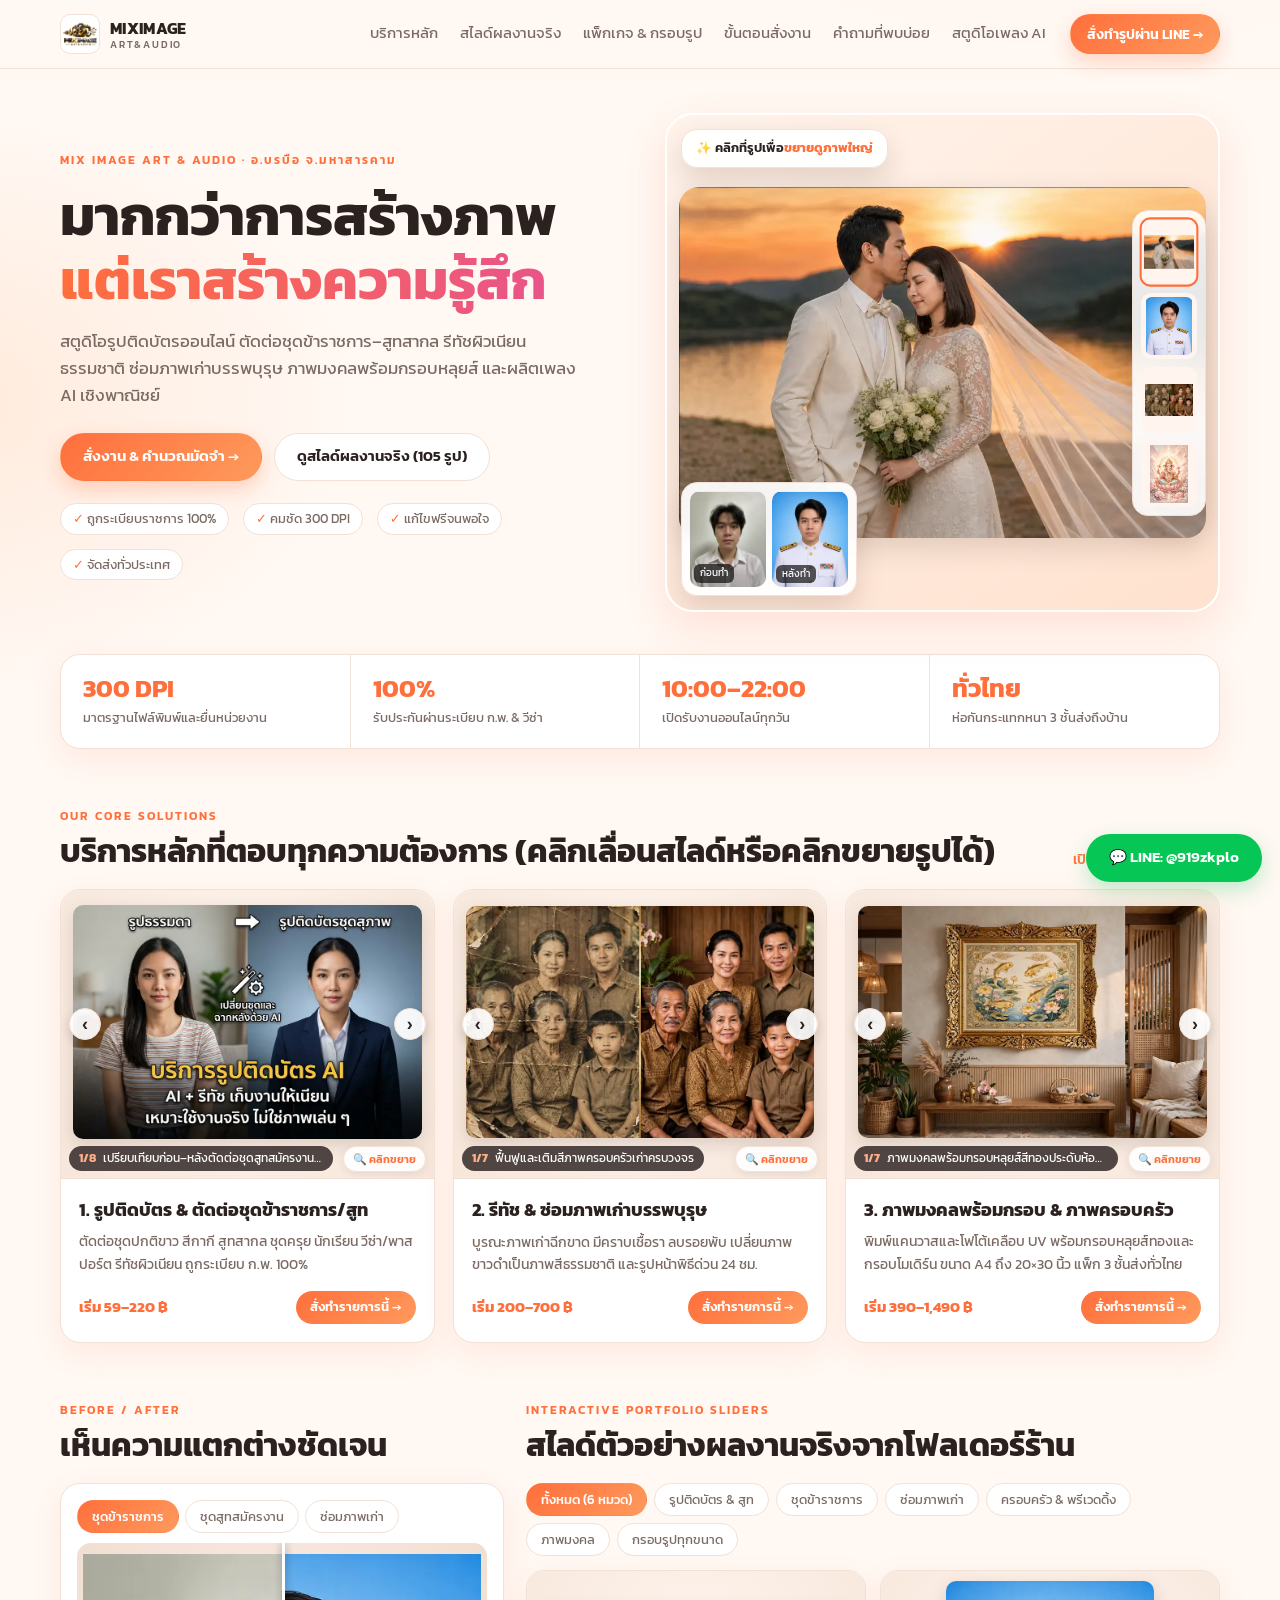
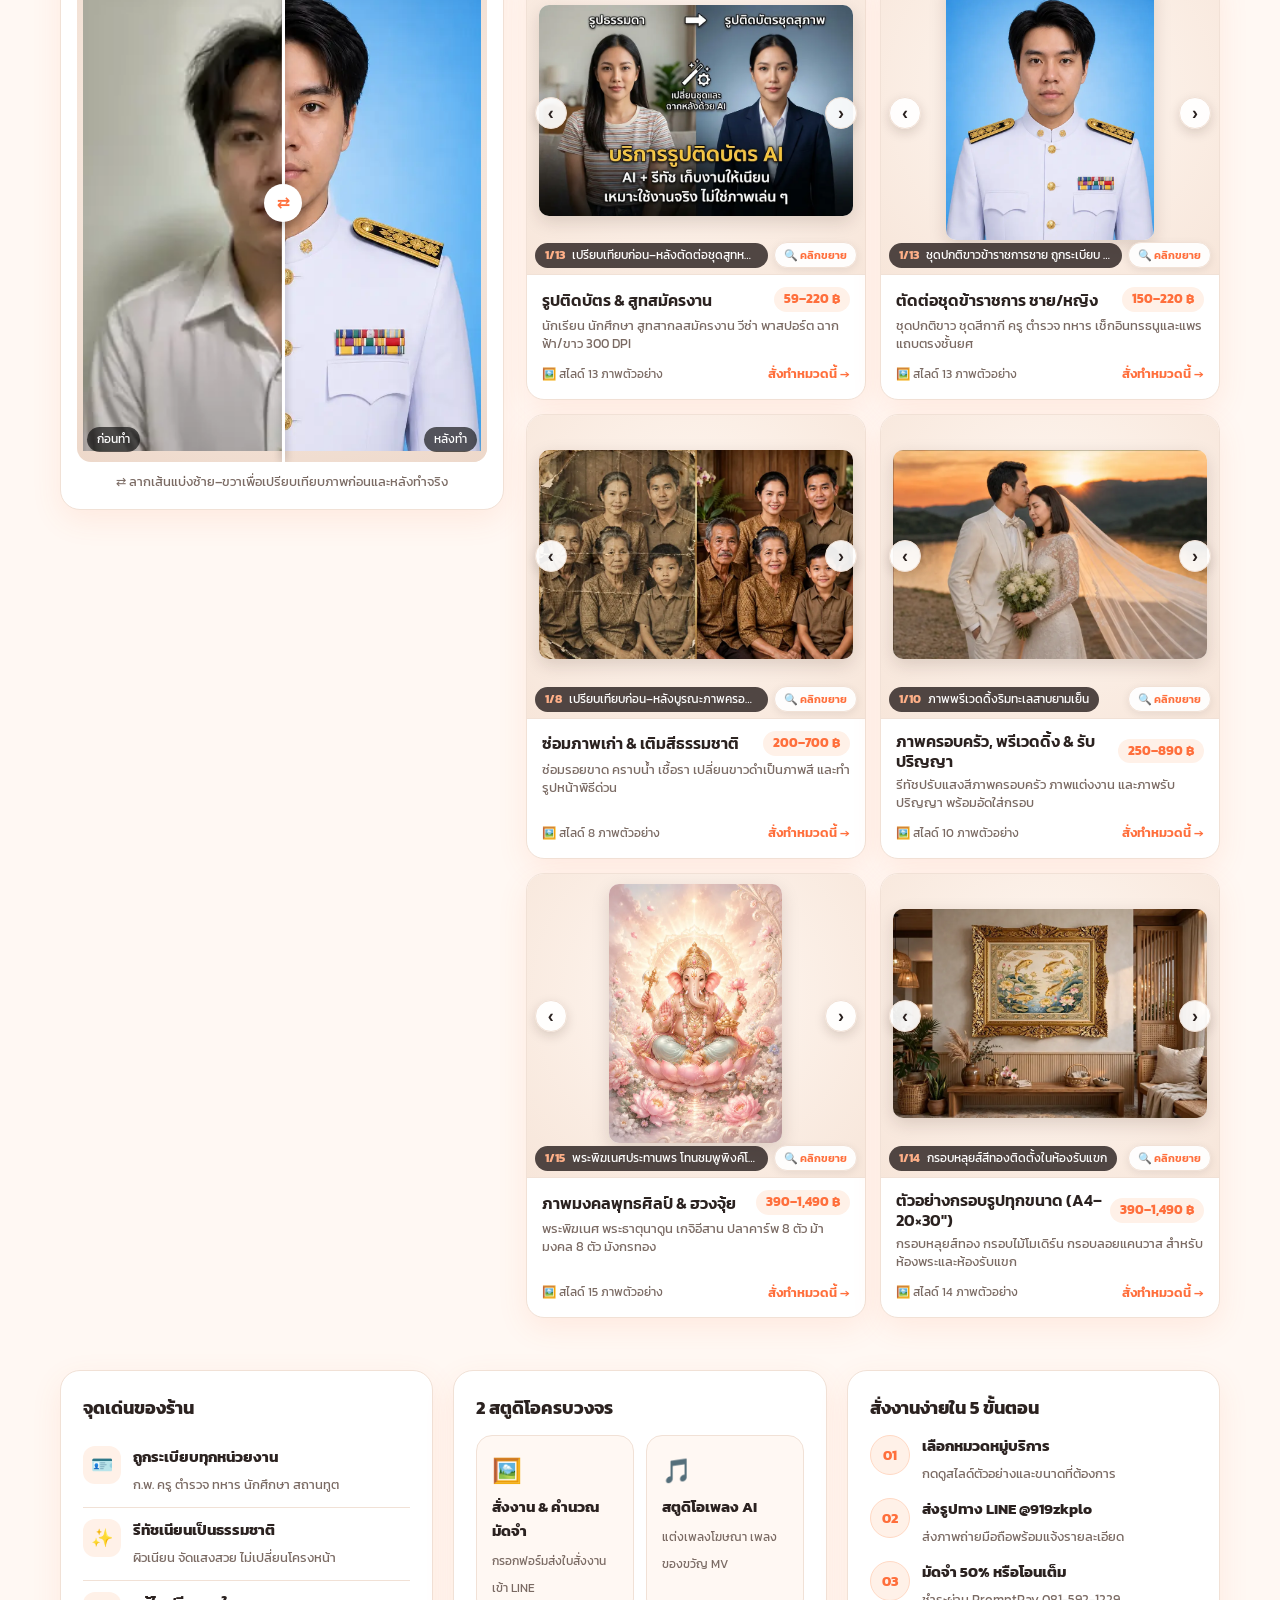
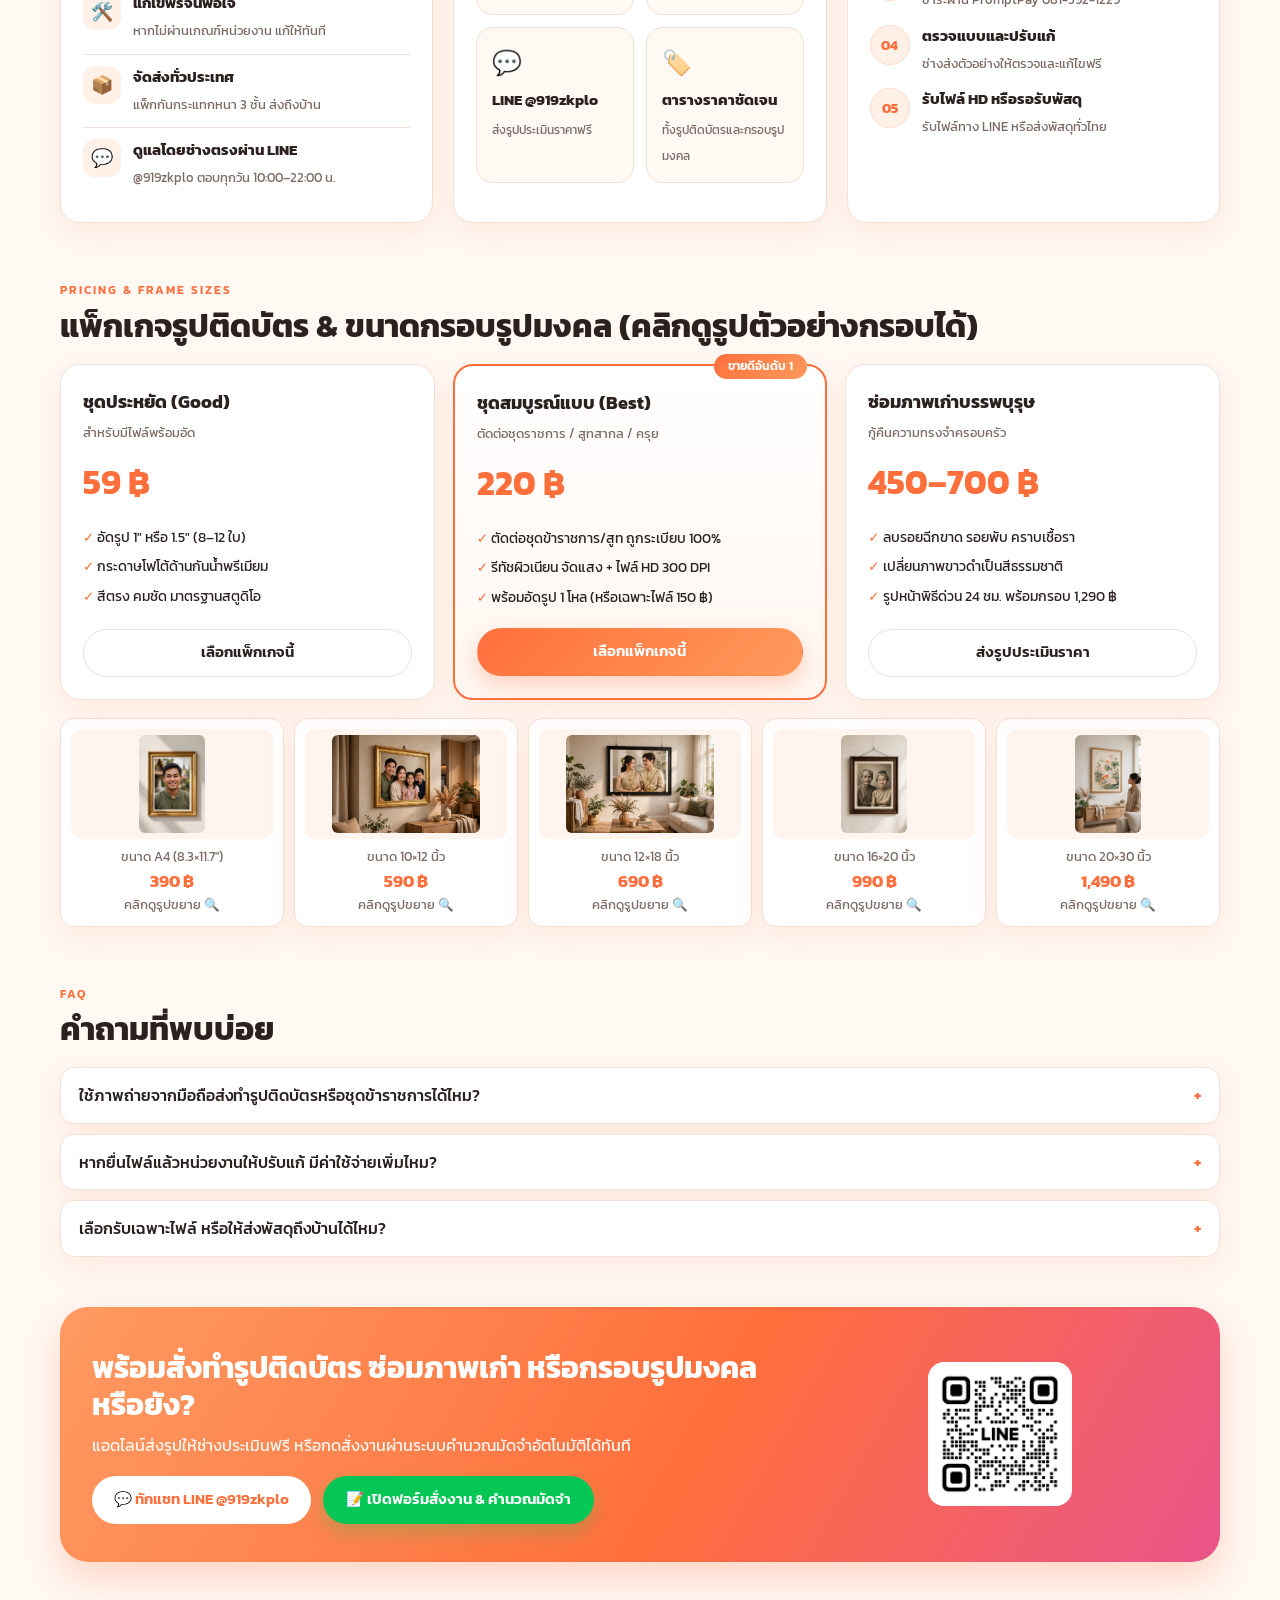
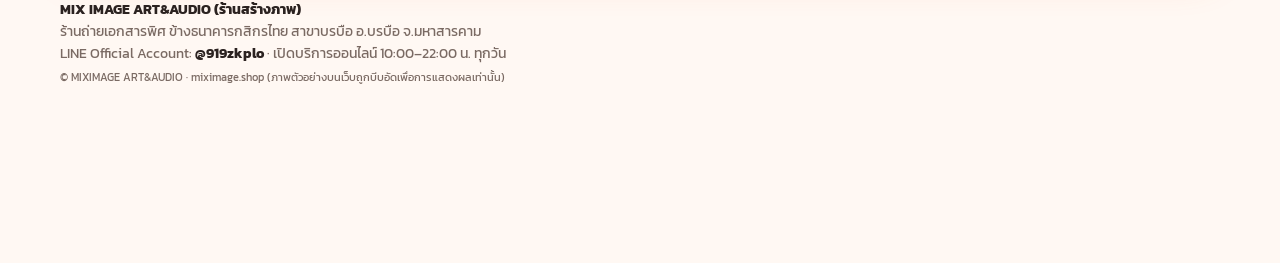
==== commit d9d3f020: "feat: add interactive gallery sliders from 98 image folder, fit-to-card aspect ratio, click-to-zoom " ====
--- a/index.html
+++ b/index.html
@@ -14,10 +14,8 @@
 <link href="https://fonts.googleapis.com/css2?family=Kanit:wght@300;400;500;600;700&display=swap" rel="stylesheet">
 <!--
   ===================================================================
-  MIX IMAGE ART&AUDIO — Landing (Peach Light Edition)
-  แก้ข้อมูล: LINE_ID / ราคา / ข้อความ ได้ตรงๆ ในไฟล์นี้
-  ระบบสั่งงาน + คำนวณมัดจำ + ตารางกรอบรูปเต็ม อยู่ที่ miximage-art-street.html
-  หน้าเพลง AI อยู่ที่ miximage_audio_studio.html
+  MIX IMAGE ART&AUDIO — Landing (Peach Light Edition + Interactive Card Sliders)
+  ภาพทั้งหมดบีบอัดขนาดเหมาะสำหรับแสดงผลบนเว็บเท่านั้น (Display-Optimized WebP)
   ===================================================================
 -->
 <style>
@@ -29,168 +27,324 @@
 }
 *{box-sizing:border-box;margin:0;padding:0}
 html{scroll-behavior:smooth}
-body{font-family:'Kanit',system-ui,sans-serif;color:var(--text);background:
-  radial-gradient(900px 500px at 85% -5%,#ffe0d0 0,transparent 60%),
-  radial-gradient(700px 480px at -5% 8%,#ffeadb 0,transparent 60%),var(--bg);
-  line-height:1.65;-webkit-font-smoothing:antialiased}
+body{
+  font-family:'Kanit',system-ui,sans-serif;color:var(--text);
+  background:
+    radial-gradient(900px 500px at 85% -5%,#ffe0d0 0,transparent 60%),
+    radial-gradient(700px 480px at -5% 8%,#ffeadb 0,transparent 60%),
+    var(--bg);
+  line-height:1.65;-webkit-font-smoothing:antialiased;
+}
 a{color:inherit;text-decoration:none}
-img{max-width:100%;display:block}
-.wrap{max-width:1180px;margin:0 auto;padding:0 20px}
-.btn{display:inline-flex;align-items:center;gap:8px;padding:12px 22px;border-radius:999px;font-weight:600;font-size:15px;border:1px solid transparent;cursor:pointer;font-family:inherit;transition:.2s}
+img{max-width:100%;display:block;-webkit-user-drag:none;user-select:none}
+figure{margin:0}
+.wrap{max-width:1200px;margin:0 auto;padding:0 20px}
+.btn{
+  display:inline-flex;align-items:center;justify-content:center;gap:8px;
+  padding:11px 22px;border-radius:999px;font-weight:600;font-size:14.5px;
+  border:1px solid transparent;cursor:pointer;font-family:inherit;transition:.2s;
+}
 .btn.primary{background:linear-gradient(135deg,var(--accent),var(--accent2));color:#fff;box-shadow:0 8px 20px rgba(255,111,60,.28)}
-.btn.primary:hover{transform:translateY(-2px)}
+.btn.primary:hover{transform:translateY(-2px);box-shadow:0 10px 24px rgba(255,111,60,.36)}
 .btn.ghost{background:#fff;border-color:var(--line);color:var(--text)}
 .btn.ghost:hover{border-color:var(--accent);color:var(--accent)}
 .btn.line{background:var(--green);color:#fff;box-shadow:0 8px 20px rgba(6,199,85,.25)}
-.btn.sm{padding:9px 18px;font-size:14px}
+.btn.sm{padding:8px 16px;font-size:13.5px}
 
 /* NAV */
-.nav{position:sticky;top:0;z-index:50;backdrop-filter:blur(14px);background:rgba(255,248,243,.82);border-bottom:1px solid var(--line)}
+.nav{position:sticky;top:0;z-index:50;backdrop-filter:blur(14px);background:rgba(255,248,243,.86);border-bottom:1px solid var(--line)}
 .nav .wrap{display:flex;align-items:center;gap:18px;height:68px}
 .brand{display:flex;align-items:center;gap:10px;font-weight:700;letter-spacing:.3px}
-.brand img{width:38px;height:38px;border-radius:10px;object-fit:cover}
-.brand small{display:block;font-size:10px;font-weight:500;color:var(--muted);letter-spacing:2px;margin-top:-4px}
+.brand img{width:40px;height:40px;border-radius:10px;object-fit:contain;background:#fff;padding:2px;border:1px solid var(--line)}
+.brand small{display:block;font-size:10px;font-weight:500;color:var(--muted);letter-spacing:1.8px;margin-top:-4px}
 .menu{display:flex;gap:22px;margin-left:auto;font-size:14.5px;color:var(--muted)}
 .menu a:hover{color:var(--accent)}
 .nav .btn{margin-left:6px}
 @media(max-width:860px){.menu{display:none}.nav .btn{margin-left:auto}}
 
 /* HERO */
-.hero{padding:54px 0 36px}
-.hero .wrap{display:grid;grid-template-columns:1.05fr .95fr;gap:30px;align-items:center}
-.eyebrow{display:inline-block;font-size:12px;letter-spacing:2px;color:var(--accent);font-weight:600;margin-bottom:14px}
-.hero h1{font-size:clamp(34px,5.4vw,60px);line-height:1.15;font-weight:700}
+.hero{padding:44px 0 32px}
+.hero .wrap{display:grid;grid-template-columns:1.02fr .98fr;gap:28px;align-items:center}
+.eyebrow{display:inline-block;font-size:12px;letter-spacing:2px;color:var(--accent);font-weight:600;margin-bottom:12px;text-transform:uppercase}
+.hero h1{font-size:clamp(32px,5vw,56px);line-height:1.15;font-weight:700}
 .hero h1 em{font-style:normal;background:linear-gradient(90deg,var(--accent),var(--pink));-webkit-background-clip:text;background-clip:text;color:transparent}
-.hero p.lead{margin:18px 0 26px;color:var(--muted);font-size:17px;max-width:520px}
+.hero p.lead{margin:16px 0 24px;color:var(--muted);font-size:16.5px;max-width:520px}
 .hero .cta{display:flex;flex-wrap:wrap;gap:12px}
-.trust{display:flex;flex-wrap:wrap;gap:16px;margin-top:24px;font-size:13px;color:var(--muted)}
+.trust{display:flex;flex-wrap:wrap;gap:14px;margin-top:22px;font-size:13px;color:var(--muted)}
+.trust span{background:#fff;border:1px solid var(--line);padding:4px 12px;border-radius:999px}
 .trust span::before{content:"✓ ";color:var(--accent);font-weight:700}
-.hero-art{position:relative;aspect-ratio:4/4.4;border-radius:32px;overflow:hidden;box-shadow:var(--shadow);background:#ffe9dc}
-.hero-art>img{width:100%;height:100%;object-fit:cover}
-.float{position:absolute;background:#fff;border-radius:16px;box-shadow:0 12px 30px rgba(60,30,10,.16);padding:8px}
-.float.fba{left:14px;bottom:18px;display:flex;gap:6px}
-figure{margin:0}
-.float.fba figure{width:84px;position:relative}
-.float.fba img{width:84px;height:104px;object-fit:cover;border-radius:10px}
-.float.fba figcaption{position:absolute;left:5px;bottom:5px;font-size:10px;background:rgba(0,0,0,.55);color:#fff;border-radius:6px;padding:1px 6px}
-.float.tag{right:14px;top:18px;font-size:13px;font-weight:600;padding:10px 14px}
+
+/* HERO SHOWCASE (Matches Reference UI) */
+.hero-art{
+  position:relative;aspect-ratio:4/3.6;border-radius:28px;overflow:hidden;
+  box-shadow:0 16px 40px rgba(255,111,60,.16);
+  background:linear-gradient(145deg,#fff3eb,#ffe2cf);
+  border:2px solid #fff;
+  display:flex;align-items:center;justify-content:center;padding:12px;
+}
+.hero-art>img{
+  max-width:100%;max-height:100%;width:auto;height:auto;
+  object-fit:contain;border-radius:20px;
+  box-shadow:0 10px 28px rgba(45,20,8,.14);cursor:zoom-in;transition:.35s;
+}
+.float{position:absolute;background:rgba(255,255,255,.94);backdrop-filter:blur(10px);border:1px solid var(--line);border-radius:16px;box-shadow:0 12px 28px rgba(60,30,10,.15);padding:8px;z-index:4}
+.float.fba{left:14px;bottom:14px;display:flex;gap:6px}
+.float.fba figure{width:76px;height:96px;position:relative;border-radius:10px;overflow:hidden;background:#f7ebe4;cursor:zoom-in}
+.float.fba img{width:100%;height:100%;object-fit:contain}
+.float.fba figcaption{position:absolute;left:4px;bottom:4px;font-size:10px;background:rgba(0,0,0,.65);color:#fff;border-radius:6px;padding:1px 6px}
+.float.tag{left:14px;top:14px;font-size:12.5px;font-weight:600;padding:8px 14px}
 .float.tag b{color:var(--accent)}
-@media(max-width:900px){.hero .wrap{grid-template-columns:1fr}}
+.hero-thumbs{
+  position:absolute;right:12px;top:50%;transform:translateY(-50%);
+  display:flex;flex-direction:column;gap:8px;z-index:4;
+  background:rgba(255,255,255,.9);backdrop-filter:blur(10px);
+  padding:8px;border-radius:16px;border:1px solid var(--line);
+  box-shadow:0 12px 28px rgba(60,30,10,.14);
+}
+.hero-thumbs button{
+  width:56px;height:66px;border-radius:10px;overflow:hidden;border:2px solid transparent;
+  background:#fff5ee;padding:2px;cursor:pointer;transition:.2s;
+}
+.hero-thumbs button.on,.hero-thumbs button:hover{border-color:var(--accent);transform:scale(1.05)}
+.hero-thumbs button img{width:100%;height:100%;object-fit:contain;border-radius:7px}
+@media(max-width:900px){.hero .wrap{grid-template-columns:1fr}.hero-thumbs{display:none}}
 
 /* STATS */
 .stats{margin:10px auto 0}
-.stats .grid{display:grid;grid-template-columns:repeat(4,1fr);gap:0;background:#fff;border:1px solid var(--line);border-radius:var(--r);box-shadow:var(--shadow)}
-.stat{padding:20px 22px;border-right:1px solid var(--line)}
+.stats .grid{display:grid;grid-template-columns:repeat(4,1fr);background:#fff;border:1px solid var(--line);border-radius:var(--r);box-shadow:var(--shadow)}
+.stat{padding:18px 22px;border-right:1px solid var(--line)}
 .stat:last-child{border:0}
-.stat b{display:block;font-size:26px;color:var(--accent);line-height:1.2}
+.stat b{display:block;font-size:25px;color:var(--accent);line-height:1.2}
 .stat span{font-size:13px;color:var(--muted)}
 @media(max-width:760px){.stats .grid{grid-template-columns:1fr 1fr}.stat:nth-child(2){border-right:0}.stat:nth-child(-n+2){border-bottom:1px solid var(--line)}}
 
 /* SECTIONS */
-section.sec{padding:54px 0 0}
+section.sec{padding:52px 0 0;scroll-margin-top:78px}
 .kicker{font-size:11.5px;letter-spacing:2px;color:var(--accent);font-weight:600;text-transform:uppercase}
-.sec h2{font-size:clamp(24px,3.2vw,34px);margin:6px 0 20px;line-height:1.25}
+.sec h2{font-size:clamp(22px,3vw,32px);margin:4px 0 18px;line-height:1.25}
 .sec-head{display:flex;justify-content:space-between;align-items:end;gap:14px;flex-wrap:wrap}
-.sec-head a.more{font-size:14px;color:var(--accent);font-weight:500;margin-bottom:20px}
-
-/* SERVICES */
+.sec-head a.more{font-size:14px;color:var(--accent);font-weight:500;margin-bottom:18px}
+
+/* ===================================================================
+   UNIVERSAL FIT-TO-CARD INTERACTIVE SLIDER (.cslider)
+   สัดส่วนย่อพอดีการ์ด (object-fit: contain) + สไลด์ซ้าย/ขวา + คลิกขยายเต็มจอ
+   =================================================================== */
+.cslider{
+  position:relative;width:100%;aspect-ratio:4/3.1;
+  background:radial-gradient(circle at 50% 40%,#fff7f1 0%,#f7e6da 100%);
+  border-bottom:1px solid var(--line);overflow:hidden;user-select:none;
+}
+.cslider.tall{aspect-ratio:4/3.6}
+.cslider-track{position:relative;width:100%;height:100%}
+.cslide{
+  position:absolute;inset:0;padding:10px 12px 34px;
+  display:flex;align-items:center;justify-content:center;
+  opacity:0;visibility:hidden;transform:scale(.97);
+  transition:opacity .28s ease,transform .28s ease;pointer-events:none;
+}
+.cslide.on{opacity:1;visibility:visible;transform:scale(1);pointer-events:auto}
+.cslide img{
+  max-width:100%;max-height:100%;width:auto;height:auto;
+  object-fit:contain;object-position:center;
+  border-radius:10px;box-shadow:0 6px 18px rgba(45,20,8,.15);
+  cursor:zoom-in;transition:transform .25s ease;background:#fff;
+}
+.cslider:hover .cslide.on img{transform:scale(1.02)}
+.cs-btn{
+  position:absolute;top:calc(50% - 10px);transform:translateY(-50%);
+  width:32px;height:32px;border-radius:50%;
+  background:rgba(255,255,255,.92);color:var(--text);
+  border:1px solid var(--line);box-shadow:0 4px 12px rgba(40,18,6,.15);
+  display:grid;place-items:center;font-size:18px;font-weight:700;
+  cursor:pointer;z-index:5;transition:.18s;line-height:1;
+}
+.cs-btn:hover{background:var(--accent);color:#fff;border-color:var(--accent);transform:translateY(-50%) scale(1.1)}
+.cs-btn.prev{left:8px}
+.cs-btn.next{right:8px}
+.cs-bar{
+  position:absolute;left:8px;right:8px;bottom:6px;z-index:4;
+  display:flex;align-items:center;justify-content:space-between;gap:6px;
+}
+.cs-cap{
+  background:rgba(43,34,32,.82);color:#fff;backdrop-filter:blur(6px);
+  padding:3px 10px;border-radius:999px;font-size:11.5px;
+  white-space:nowrap;overflow:hidden;text-overflow:ellipsis;max-width:74%;
+}
+.cs-cap b{color:#ffb088;margin-right:4px}
+.cs-zoom{
+  background:rgba(255,255,255,.92);color:var(--accent);border:1px solid var(--line);
+  padding:3px 9px;border-radius:999px;font-size:11px;font-weight:600;
+  cursor:zoom-in;white-space:nowrap;box-shadow:0 2px 8px rgba(0,0,0,.08);
+}
+.cs-zoom:hover{background:var(--accent);color:#fff;border-color:var(--accent)}
+
+/* SERVICES (3 Top Cards with Sliders) */
 .svc{display:grid;grid-template-columns:repeat(3,1fr);gap:18px}
-.svc-card{position:relative;border-radius:var(--r);overflow:hidden;background:#fff;border:1px solid var(--line);box-shadow:var(--shadow);display:flex;flex-direction:column;transition:.25s}
-.svc-card:hover{transform:translateY(-4px)}
-.svc-card .img{aspect-ratio:16/10;overflow:hidden;background:#ffe9dc}
-.svc-card img{width:100%;height:100%;object-fit:cover;transition:.4s}
-.svc-card:hover img{transform:scale(1.05)}
-.svc-card .body{padding:18px 20px 20px;display:flex;flex-direction:column;gap:6px;flex:1}
+.svc-card{
+  position:relative;border-radius:var(--r);overflow:hidden;background:#fff;
+  border:1px solid var(--line);box-shadow:var(--shadow);
+  display:flex;flex-direction:column;transition:.25s;
+}
+.svc-card:hover{transform:translateY(-3px)}
+.svc-card .body{padding:16px 18px 18px;display:flex;flex-direction:column;gap:6px;flex:1}
 .svc-card h3{font-size:18px}
-.svc-card p{font-size:14px;color:var(--muted)}
+.svc-card p{font-size:13.5px;color:var(--muted)}
 .svc-card .row{display:flex;justify-content:space-between;align-items:center;margin-top:auto;padding-top:10px}
-.price-chip{font-weight:700;color:var(--accent)}
-.arrow{width:36px;height:36px;border-radius:50%;background:linear-gradient(135deg,var(--accent),var(--accent2));color:#fff;display:grid;place-items:center;font-size:16px}
+.price-chip{font-weight:700;color:var(--accent);font-size:15px}
+.arrow{
+  padding:6px 14px;border-radius:999px;
+  background:linear-gradient(135deg,var(--accent),var(--accent2));
+  color:#fff;font-size:12.5px;font-weight:600;
+}
 @media(max-width:860px){.svc{grid-template-columns:1fr}}
 
-/* BEFORE AFTER + PORTFOLIO */
-.two{display:grid;grid-template-columns:.9fr 1.1fr;gap:22px;align-items:start}
-.ba-box{background:#fff;border:1px solid var(--line);border-radius:var(--r);padding:14px;box-shadow:var(--shadow)}
-.ba{position:relative;aspect-ratio:4/5;border-radius:14px;overflow:hidden;user-select:none;touch-action:none;background:#eee}
-.ba img{position:absolute;inset:0;width:100%;height:100%;object-fit:cover}
-.ba .after{clip-path:inset(0 0 0 50%)}
-.ba .handle{position:absolute;top:0;bottom:0;left:50%;width:3px;background:#fff;box-shadow:0 0 8px rgba(0,0,0,.4)}
-.ba .handle::after{content:"⇄";position:absolute;top:50%;left:50%;transform:translate(-50%,-50%);width:38px;height:38px;border-radius:50%;background:#fff;display:grid;place-items:center;color:var(--accent);font-weight:700;box-shadow:0 4px 14px rgba(0,0,0,.25)}
-.ba .lab{position:absolute;bottom:10px;font-size:11px;color:#fff;background:rgba(0,0,0,.55);padding:3px 10px;border-radius:999px}
+/* BEFORE AFTER + PORTFOLIO SLIDER CARDS */
+.two{display:grid;grid-template-columns:.78fr 1.22fr;gap:22px;align-items:start}
+.ba-box{background:#fff;border:1px solid var(--line);border-radius:var(--r);padding:16px;box-shadow:var(--shadow)}
+.ba{
+  position:relative;aspect-ratio:3/3.8;border-radius:14px;overflow:hidden;
+  user-select:none;touch-action:none;
+  background:radial-gradient(circle at 50% 40%,#fff5ee,#edd8ca);
+}
+.ba img{
+  position:absolute;inset:0;width:100%;height:100%;
+  object-fit:contain;object-position:center;padding:6px;
+}
+.ba .after{clip-path:inset(0 0 0 50%);background:radial-gradient(circle at 50% 40%,#fff5ee,#edd8ca)}
+.ba .handle{position:absolute;top:0;bottom:0;left:50%;width:3px;background:#fff;box-shadow:0 0 8px rgba(0,0,0,.4);z-index:3}
+.ba .handle::after{
+  content:"⇄";position:absolute;top:50%;left:50%;transform:translate(-50%,-50%);
+  width:38px;height:38px;border-radius:50%;background:#fff;display:grid;place-items:center;
+  color:var(--accent);font-weight:700;box-shadow:0 4px 14px rgba(0,0,0,.25);
+}
+.ba .lab{position:absolute;bottom:10px;font-size:11.5px;color:#fff;background:rgba(0,0,0,.62);padding:3px 10px;border-radius:999px;z-index:4}
 .ba .lab.l{left:10px}.ba .lab.r{right:10px}
-.ba-tabs{display:flex;gap:8px;margin-bottom:10px}
-.pill{padding:6px 16px;border-radius:999px;border:1px solid var(--line);background:#fff;font-size:13px;cursor:pointer;font-family:inherit;color:var(--muted)}
-.pill.on{background:linear-gradient(135deg,var(--accent),var(--accent2));color:#fff;border-color:transparent}
-.filters{display:flex;flex-wrap:wrap;gap:8px;margin-bottom:14px}
-.port{display:grid;grid-template-columns:repeat(3,1fr);gap:12px}
-.port figure{position:relative;border-radius:16px;overflow:hidden;aspect-ratio:3/4;background:#ffe9dc;box-shadow:var(--shadow);cursor:zoom-in}
-.port img{width:100%;height:100%;object-fit:cover;transition:.4s}
-.port figure:hover img{transform:scale(1.06)}
-.port figcaption{position:absolute;left:0;right:0;bottom:0;padding:26px 12px 10px;color:#fff;font-size:13px;background:linear-gradient(transparent,rgba(30,12,4,.7))}
-.port figure.hide{display:none}
-@media(max-width:900px){.two{grid-template-columns:1fr}.port{grid-template-columns:repeat(2,1fr)}}
+.ba-tabs{display:flex;flex-wrap:wrap;gap:6px;margin-bottom:10px}
+.pill{
+  padding:6px 14px;border-radius:999px;border:1px solid var(--line);
+  background:#fff;font-size:13px;cursor:pointer;font-family:inherit;color:var(--muted);transition:.18s;
+}
+.pill:hover{border-color:var(--accent);color:var(--accent)}
+.pill.on{background:linear-gradient(135deg,var(--accent),var(--accent2));color:#fff;border-color:transparent;font-weight:500}
+.filters{display:flex;flex-wrap:wrap;gap:7px;margin-bottom:14px}
+
+/* PORTFOLIO 6 SLIDER CARDS */
+.port-grid{display:grid;grid-template-columns:repeat(2,1fr);gap:14px}
+.pcard{
+  background:#fff;border:1px solid var(--line);border-radius:18px;
+  overflow:hidden;box-shadow:var(--shadow);display:flex;flex-direction:column;
+  transition:.22s;
+}
+.pcard.hide{display:none}
+.pcard:hover{border-color:#ffbfa3}
+.pcard-body{padding:12px 15px 14px;display:flex;flex-direction:column;gap:5px;flex:1}
+.pcard-top{display:flex;justify-content:space-between;align-items:center;gap:8px}
+.pcard-top h3{font-size:16px;font-weight:600;line-height:1.25}
+.pcard-price{font-size:12.5px;font-weight:700;color:var(--accent);background:#fff1e8;padding:2px 10px;border-radius:999px;white-space:nowrap}
+.pcard-desc{font-size:12.5px;color:var(--muted);line-height:1.45}
+.pcard-foot{display:flex;justify-content:space-between;align-items:center;margin-top:auto;padding-top:6px;gap:8px}
+.pcard-count{font-size:11.5px;color:var(--muted)}
+.pcard-order{font-size:12.5px;font-weight:600;color:var(--accent)}
+.pcard-order:hover{text-decoration:underline}
+@media(max-width:960px){.two{grid-template-columns:1fr}.port-grid{grid-template-columns:repeat(2,1fr)}}
+@media(max-width:600px){.port-grid{grid-template-columns:1fr}}
 
 /* FEATURES + ECOSYSTEM + STEPS */
 .three{display:grid;grid-template-columns:1fr 1fr 1fr;gap:20px}
 .panel{background:#fff;border:1px solid var(--line);border-radius:var(--r);padding:22px;box-shadow:var(--shadow)}
 .panel h3{font-size:18px;margin-bottom:12px}
-.feat{display:flex;gap:12px;padding:12px 0;border-bottom:1px solid var(--line)}
+.feat{display:flex;gap:12px;padding:11px 0;border-bottom:1px solid var(--line)}
 .feat:last-child{border:0}
 .feat i{flex:0 0 38px;height:38px;border-radius:12px;background:#fff1e8;display:grid;place-items:center;font-style:normal;font-size:18px}
-.feat b{display:block;font-size:15px}
-.feat span{font-size:13px;color:var(--muted)}
+.feat b{display:block;font-size:14.5px}
+.feat span{font-size:12.5px;color:var(--muted)}
 .eco{display:grid;grid-template-columns:1fr 1fr;gap:12px}
-.eco a{border:1px solid var(--line);border-radius:16px;padding:16px;background:var(--bg);transition:.2s}
+.eco a{border:1px solid var(--line);border-radius:16px;padding:15px;background:var(--bg);transition:.2s}
 .eco a:hover{border-color:var(--accent);transform:translateY(-2px)}
-.eco b{display:block;margin:6px 0 2px}
-.eco span{font-size:12.5px;color:var(--muted)}
-.eco .em{font-size:26px}
-.steps{display:flex;flex-direction:column;gap:14px;counter-reset:s}
-.step{display:flex;gap:14px;align-items:flex-start}
-.step::before{counter-increment:s;content:"0" counter(s);flex:0 0 40px;height:40px;border-radius:50%;background:#fff1e8;color:var(--accent);font-weight:700;display:grid;place-items:center;border:1px solid #ffd9c4}
-.step b{display:block;font-size:15px}
-.step span{font-size:13px;color:var(--muted)}
+.eco b{display:block;margin:6px 0 2px;font-size:14.5px}
+.eco span{font-size:12px;color:var(--muted)}
+.eco .em{font-size:24px}
+.steps{display:flex;flex-direction:column;gap:13px;counter-reset:s}
+.step{display:flex;gap:12px;align-items:flex-start}
+.step::before{counter-increment:s;content:"0" counter(s);flex:0 0 38px;height:38px;border-radius:50%;background:#fff1e8;color:var(--accent);font-weight:700;display:grid;place-items:center;border:1px solid #ffd9c4;font-size:13.5px}
+.step b{display:block;font-size:14.5px}
+.step span{font-size:12.5px;color:var(--muted)}
 @media(max-width:960px){.three{grid-template-columns:1fr}}
 
 /* PRICING */
 .price3{display:grid;grid-template-columns:repeat(3,1fr);gap:18px}
-.plan{position:relative;background:#fff;border:1px solid var(--line);border-radius:var(--r);padding:24px;box-shadow:var(--shadow);display:flex;flex-direction:column;gap:6px}
+.plan{position:relative;background:#fff;border:1px solid var(--line);border-radius:var(--r);padding:22px;box-shadow:var(--shadow);display:flex;flex-direction:column;gap:6px}
 .plan.hot{border:2px solid var(--accent);background:linear-gradient(#fff,#fff6f0)}
 .plan .badge{position:absolute;top:-12px;right:18px;background:linear-gradient(135deg,var(--accent),var(--accent2));color:#fff;font-size:11.5px;font-weight:600;padding:3px 14px;border-radius:999px}
 .plan h3{font-size:18px}
 .plan .sub{font-size:13px;color:var(--muted)}
-.plan .p{font-size:36px;font-weight:700;margin:6px 0}
-.plan .p small{font-size:14px;color:var(--muted);font-weight:400}
-.plan ul{list-style:none;display:flex;flex-direction:column;gap:7px;font-size:14px;margin:6px 0 16px;flex:1}
+.plan .p{font-size:34px;font-weight:700;margin:4px 0;color:var(--accent)}
+.plan ul{list-style:none;display:flex;flex-direction:column;gap:7px;font-size:13.5px;margin:6px 0 14px;flex:1}
 .plan li::before{content:"✓ ";color:var(--accent);font-weight:700}
 .frame-row{display:grid;grid-template-columns:repeat(5,1fr);gap:10px;margin-top:18px}
-.frame-row div{background:#fff;border:1px solid var(--line);border-radius:14px;padding:12px;text-align:center;font-size:13px;color:var(--muted)}
-.frame-row b{display:block;font-size:18px;color:var(--accent)}
+.frame-card{
+  background:#fff;border:1px solid var(--line);border-radius:14px;padding:10px;
+  text-align:center;font-size:12.5px;color:var(--muted);cursor:zoom-in;
+  transition:.2s;box-shadow:var(--shadow);
+}
+.frame-card:hover{border-color:var(--accent);transform:translateY(-2px)}
+.frame-card .fthumb{
+  height:110px;border-radius:10px;background:#fff5ee;margin-bottom:8px;
+  display:flex;align-items:center;justify-content:center;padding:6px;overflow:hidden;
+}
+.frame-card .fthumb img{max-width:100%;max-height:100%;object-fit:contain;border-radius:6px}
+.frame-card b{display:block;font-size:17px;color:var(--accent)}
 @media(max-width:860px){.price3{grid-template-columns:1fr}.frame-row{grid-template-columns:repeat(2,1fr)}}
 
-/* FAQ */
+/* FAQ + CTA + FOOTER */
 .faq details{background:#fff;border:1px solid var(--line);border-radius:14px;padding:14px 18px;margin-bottom:10px;box-shadow:var(--shadow)}
 .faq summary{cursor:pointer;font-weight:500;list-style:none;display:flex;justify-content:space-between}
 .faq summary::after{content:"+";color:var(--accent);font-weight:700}
 .faq details[open] summary::after{content:"–"}
 .faq p{margin-top:8px;font-size:14px;color:var(--muted)}
-
-/* CTA + FOOTER */
-.cta-band{margin-top:60px;border-radius:28px;overflow:hidden;position:relative;background:linear-gradient(120deg,#ffb48a,#ff8a5c 55%,#e9548a);color:#fff;padding:44px 34px;display:grid;grid-template-columns:1.3fr .7fr;gap:20px;align-items:center}
-.cta-band h2{font-size:clamp(22px,3vw,32px);margin-bottom:8px}
-.cta-band p{opacity:.92;margin-bottom:18px}
-.cta-band .btn.ghost{background:#fff;color:var(--accent)}
-.cta-band img{width:150px;margin:0 auto;border-radius:16px;background:#fff;padding:8px}
+.cta-band{margin-top:50px;border-radius:28px;overflow:hidden;background:linear-gradient(120deg,#ff9a62,#ff6f3c 55%,#e9548a);color:#fff;padding:38px 32px;display:grid;grid-template-columns:1.3fr .7fr;gap:20px;align-items:center;box-shadow:0 16px 36px rgba(255,111,60,.25)}
+.cta-band h2{font-size:clamp(22px,3vw,30px);margin-bottom:8px}
+.cta-band p{opacity:.94;margin-bottom:18px}
+.cta-band .btn.ghost{background:#fff;color:var(--accent);border:0}
+.cta-band img{width:144px;margin:0 auto;border-radius:16px;background:#fff;padding:8px}
 @media(max-width:760px){.cta-band{grid-template-columns:1fr;text-align:center}}
 footer{padding:36px 0 90px;font-size:13.5px;color:var(--muted)}
 footer .wrap{display:grid;grid-template-columns:1.2fr 1fr;gap:20px}
-footer iframe{width:100%;height:170px;border:0;border-radius:16px}
+footer iframe{width:100%;height:175px;border:0;border-radius:16px}
 footer b{color:var(--text)}
 @media(max-width:760px){footer .wrap{grid-template-columns:1fr}}
 .line-fab{position:fixed;right:18px;bottom:18px;z-index:60;box-shadow:0 10px 24px rgba(6,199,85,.35)}
-.lb{position:fixed;inset:0;background:rgba(20,10,5,.82);display:none;place-items:center;z-index:100;padding:20px}
+
+/* LIGHTBOX MODAL (คลิกรูปขยายขึ้น + เลื่อนดูสไลด์ได้) */
+.lb{
+  position:fixed;inset:0;background:rgba(24,14,10,.88);backdrop-filter:blur(8px);
+  display:none;place-items:center;z-index:200;padding:20px;
+}
 .lb.on{display:grid}
-.lb img{max-height:88vh;border-radius:14px}
+.lb-box{
+  position:relative;max-width:920px;width:100%;background:#fff;border-radius:22px;
+  padding:14px;box-shadow:0 24px 60px rgba(0,0,0,.45);display:flex;flex-direction:column;align-items:center;
+}
+.lb-stage{
+  position:relative;width:100%;height:min(72vh,640px);background:#fdf5ef;
+  border-radius:14px;display:flex;align-items:center;justify-content:center;overflow:hidden;padding:10px;
+}
+.lb-stage img{max-width:100%;max-height:100%;width:auto;height:auto;object-fit:contain;border-radius:10px}
+.lb-close{
+  position:absolute;top:12px;right:12px;width:36px;height:36px;border-radius:50%;
+  border:1px solid var(--line);background:#fff;color:var(--text);font-size:18px;font-weight:700;cursor:pointer;z-index:5;
+}
+.lb-close:hover{background:var(--accent);color:#fff}
+.lb-nav{
+  position:absolute;top:50%;transform:translateY(-50%);width:42px;height:42px;border-radius:50%;
+  border:1px solid var(--line);background:rgba(255,255,255,.94);color:var(--text);
+  font-size:22px;font-weight:700;cursor:pointer;z-index:5;box-shadow:0 4px 14px rgba(0,0,0,.18);
+}
+.lb-nav:hover{background:var(--accent);color:#fff;border-color:var(--accent)}
+.lb-nav.prev{left:12px}.lb-nav.next{right:12px}
+.lb-foot{width:100%;padding:10px 6px 2px;display:flex;justify-content:space-between;align-items:center;gap:12px;flex-wrap:wrap}
+.lb-cap{font-size:14px;font-weight:500;color:var(--text)}
+.lb-note{font-size:12px;color:var(--muted)}
 </style>
 </head>
 <body>
@@ -199,14 +353,14 @@
   <div class="wrap">
     <a class="brand" href="#top"><img src="assets/work/logo-m-solid.png" alt="MIX IMAGE"><div>MIXIMAGE<small>ART&amp;AUDIO</small></div></a>
     <nav class="menu">
-      <a href="#services">บริการ</a>
-      <a href="#examples">ตัวอย่างงาน</a>
-      <a href="#pricing">ราคา</a>
-      <a href="#how">ขั้นตอน</a>
+      <a href="#services">บริการหลัก</a>
+      <a href="#examples">สไลด์ผลงานจริง</a>
+      <a href="#pricing">แพ็กเกจ &amp; กรอบรูป</a>
+      <a href="#how">ขั้นตอนสั่งงาน</a>
       <a href="#faq">คำถามที่พบบ่อย</a>
-      <a href="miximage_audio_studio.html">เพลง AI</a>
+      <a href="miximage_audio_studio.html">สตูดิโอเพลง AI</a>
     </nav>
-    <a class="btn primary sm" href="https://line.me/R/ti/p/@919zkplo" target="_blank" rel="noopener">สั่งทำรูปผ่าน LINE</a>
+    <a class="btn primary sm" href="https://line.me/R/ti/p/@919zkplo" target="_blank" rel="noopener">สั่งทำรูปผ่าน LINE →</a>
   </div>
 </header>
 
@@ -214,21 +368,33 @@
 <section class="hero">
   <div class="wrap">
     <div>
-      <span class="eyebrow">ร้านสร้างภาพและเสียง · บรบือ มหาสารคาม</span>
+      <span class="eyebrow">MIX IMAGE ART &amp; AUDIO · อ.บรบือ จ.มหาสารคาม</span>
       <h1>มากกว่าการสร้างภาพ<br><em>แต่เราสร้างความรู้สึก</em></h1>
-      <p class="lead">รูปติดบัตรถูกระเบียบ รีทัชผิวเนียนเป็นธรรมชาติ ซ่อมภาพเก่าบรรพบุรุษ ภาพมงคลพร้อมกรอบ และเพลง AI ส่งตรงถึงบ้านทั่วไทย</p>
+      <p class="lead">สตูดิโอรูปติดบัตรออนไลน์ ตัดต่อชุดข้าราชการ–สูทสากล รีทัชผิวเนียนธรรมชาติ ซ่อมภาพเก่าบรรพบุรุษ ภาพมงคลพร้อมกรอบหลุยส์ และผลิตเพลง AI เชิงพาณิชย์</p>
       <div class="cta">
         <a class="btn primary" href="miximage-art-street.html#order-studio">สั่งงาน &amp; คำนวณมัดจำ →</a>
-        <a class="btn ghost" href="#examples">ดูผลงานจริง</a>
-      </div>
-      <div class="trust"><span>ถูกระเบียบราชการ</span><span>ไฟล์ 300 DPI</span><span>แก้ไขฟรีจนพอใจ</span><span>ส่งทั่วประเทศ</span></div>
-    </div>
+        <a class="btn ghost" href="#examples">ดูสไลด์ผลงานจริง (105 รูป)</a>
+      </div>
+      <div class="trust">
+        <span>ถูกระเบียบราชการ 100%</span>
+        <span>คมชัด 300 DPI</span>
+        <span>แก้ไขฟรีจนพอใจ</span>
+        <span>จัดส่งทั่วประเทศ</span>
+      </div>
+    </div>
+
     <div class="hero-art">
-      <img src="assets/work/wedding-sunset-veil.webp" alt="ภาพบุคคลรีทัชโดย MIXIMAGE">
-      <div class="float tag">รีทัชผิวเนียน · <b>ก่อน/หลัง</b></div>
+      <img id="heroMainImg" src="assets/gallery/extra-wedding-sunset.webp" alt="ผลงานรีทัชและภาพครอบครัว MIXIMAGE" data-zoom-src="assets/gallery/extra-wedding-sunset.webp" data-zoom-cap="ภาพคู่รักและครอบครัวโทนอุ่นระดับสตูดิโอ">
+      <div class="float tag">✨ คลิกที่รูปเพื่อ<b>ขยายดูภาพใหญ่</b></div>
       <div class="float fba">
-        <figure><img src="assets/work/ba-id-woman-before.webp" alt="ก่อน"><figcaption>ก่อน</figcaption></figure>
-        <figure><img src="assets/work/ba-id-woman-after.webp" alt="หลัง"><figcaption>หลัง</figcaption></figure>
+        <figure data-zoom-src="assets/gallery/extra-id-selfie-before.webp" data-zoom-cap="ภาพถ่ายมือถือปกติก่อนตัดต่อชุด"><img src="assets/gallery/extra-id-selfie-before.webp" alt="ก่อนทำ"><figcaption>ก่อนทำ</figcaption></figure>
+        <figure data-zoom-src="assets/gallery/extra-civil-white-man.webp" data-zoom-cap="หลังตัดต่อชุดปกติขาวข้าราชการ 300 DPI"><img src="assets/gallery/extra-civil-white-man.webp" alt="หลังทำ"><figcaption>หลังทำ</figcaption></figure>
+      </div>
+      <div class="hero-thumbs" id="heroThumbs">
+        <button type="button" class="on" data-src="assets/gallery/extra-wedding-sunset.webp" data-cap="ภาพพรีเวดดิ้งและครอบครัวโทนอุ่น"><img src="assets/gallery/extra-wedding-sunset.webp" alt="1"></button>
+        <button type="button" data-src="assets/gallery/extra-civil-white-man.webp" data-cap="ตัดต่อชุดปกติขาวข้าราชการ ถูกระเบียบ ก.พ."><img src="assets/gallery/extra-civil-white-man.webp" alt="2"></button>
+        <button type="button" data-src="assets/gallery/02-00-cover.webp" data-cap="บูรณะและลงสีภาพเก่าบรรพบุรุษ"><img src="assets/gallery/02-00-cover.webp" alt="3"></button>
+        <button type="button" data-src="assets/gallery/extra-ganesha-pink.webp" data-cap="ภาพมงคลพระพิฆเนศและพุทธศิลป์พร้อมกรอบ"><img src="assets/gallery/extra-ganesha-pink.webp" alt="4"></button>
       </div>
     </div>
   </div>
@@ -237,78 +403,59 @@
 <section class="stats">
   <div class="wrap">
     <div class="grid">
-      <div class="stat"><b>300 DPI</b><span>ไฟล์คมชัดพร้อมอัดรูป</span></div>
-      <div class="stat"><b>100%</b><span>ถูกระเบียบหน่วยงาน/สถานทูต</span></div>
-      <div class="stat"><b>10:00–22:00</b><span>รับงานออนไลน์ทุกวัน</span></div>
-      <div class="stat"><b>ทั่วไทย</b><span>แพ็กกันกระแทก 3 ชั้น</span></div>
+      <div class="stat"><b>300 DPI</b><span>มาตรฐานไฟล์พิมพ์และยื่นหน่วยงาน</span></div>
+      <div class="stat"><b>100%</b><span>รับประกันผ่านระเบียบ ก.พ. &amp; วีซ่า</span></div>
+      <div class="stat"><b>10:00–22:00</b><span>เปิดรับงานออนไลน์ทุกวัน</span></div>
+      <div class="stat"><b>ทั่วไทย</b><span>ห่อกันกระแทกหนา 3 ชั้นส่งถึงบ้าน</span></div>
     </div>
   </div>
 </section>
 
 <section class="sec" id="services">
   <div class="wrap">
-    <div class="sec-head"><div><span class="kicker">Our Services</span><h2>บริการหลักที่ตอบทุกความต้องการ</h2></div>
-      <a class="more" href="miximage-art-street.html#catalog">ดูรายการทั้งหมด →</a></div>
-    <div class="svc">
-      <a class="svc-card" href="miximage-art-street.html#catalog">
-        <div class="img"><img loading="lazy" src="assets/work/id-sample-thai-civil-man.webp" alt="รูปติดบัตร"></div>
-        <div class="body"><h3>รูปติดบัตร &amp; ชุดข้าราชการ</h3>
-          <p>ตัดต่อชุดราชการ สูทสากล ครุย รูปวีซ่า/พาสปอร์ต ปรับแสงผิวเนียน ถูกระเบียบ ก.พ.</p>
-          <div class="row"><span class="price-chip">เริ่ม 59 ฿</span><span class="arrow">→</span></div></div>
-      </a>
-      <a class="svc-card" href="miximage-art-street.html#catalog">
-        <div class="img"><img loading="lazy" src="assets/work/zip-restore-family.webp" alt="ซ่อมภาพเก่า"></div>
-        <div class="body"><h3>รีทัช &amp; ซ่อมภาพเก่า</h3>
-          <p>ลบรอยพับ คราบเชื้อรา เติมสีภาพขาวดำ ทำรูปหน้าพิธีด่วน 24 ชม.</p>
-          <div class="row"><span class="price-chip">เริ่ม 200 ฿</span><span class="arrow">→</span></div></div>
-      </a>
-      <a class="svc-card" href="miximage-art-street.html#frame-table">
-        <div class="img"><img loading="lazy" src="assets/work/auspicious-koi-g5-1.webp" alt="ภาพมงคล"></div>
-        <div class="body"><h3>ภาพมงคลพร้อมกรอบ</h3>
-          <p>พิมพ์แคนวาส/โฟโต้เคลือบ UV กรอบหลุยส์ทองหรือโมเดิร์น ส่งทั่วไทย</p>
-          <div class="row"><span class="price-chip">เริ่ม 390 ฿</span><span class="arrow">→</span></div></div>
-      </a>
-    </div>
+    <div class="sec-head">
+      <div><span class="kicker">Our Core Solutions</span><h2>บริการหลักที่ตอบทุกความต้องการ (คลิกเลื่อนสไลด์หรือคลิกขยายรูปได้)</h2></div>
+      <a class="more" href="miximage-art-street.html#catalog">เปิดหน้าแคตตาล็อกเต็ม →</a>
+    </div>
+    <div class="svc" id="serviceCards"></div>
   </div>
 </section>
 
 <section class="sec" id="examples">
   <div class="wrap two">
     <div>
-      <span class="kicker">Before / After</span><h2>เห็นความแตกต่างได้ชัดเจน</h2>
+      <span class="kicker">Before / After</span>
+      <h2>เห็นความแตกต่างชัดเจน</h2>
       <div class="ba-box">
         <div class="ba-tabs">
-          <button class="pill on" data-ba="id">รูปติดบัตร</button>
-          <button class="pill" data-ba="restore">ภาพเก่า</button>
+          <button type="button" class="pill on" data-ba="civil">ชุดข้าราชการ</button>
+          <button type="button" class="pill" data-ba="id">ชุดสูทสมัครงาน</button>
+          <button type="button" class="pill" data-ba="restore">ซ่อมภาพเก่า</button>
         </div>
         <div class="ba" id="ba">
-          <img id="baBefore" src="assets/work/ba-id-woman-before.webp" alt="ก่อน">
-          <img id="baAfter" class="after" src="assets/work/ba-id-woman-after.webp" alt="หลัง">
+          <img id="baBefore" src="assets/gallery/extra-id-selfie-before.webp" alt="ก่อนทำ">
+          <img id="baAfter" class="after" src="assets/gallery/extra-civil-white-man.webp" alt="หลังทำ">
           <div class="handle" id="baHandle"></div>
-          <span class="lab l">ก่อน</span><span class="lab r">หลัง</span>
+          <span class="lab l">ก่อนทำ</span><span class="lab r">หลังทำ</span>
         </div>
-      </div>
-    </div>
+        <p style="font-size:12.5px;color:var(--muted);margin-top:10px;text-align:center">⇄ ลากเส้นแบ่งซ้าย–ขวาเพื่อเปรียบเทียบภาพก่อนและหลังทำจริง</p>
+      </div>
+    </div>
+
     <div>
-      <span class="kicker">Portfolio</span><h2>ตัวอย่างผลงานจริงของร้าน</h2>
+      <div class="sec-head">
+        <div><span class="kicker">Interactive Portfolio Sliders</span><h2>สไลด์ตัวอย่างผลงานจริงจากโฟลเดอร์ร้าน</h2></div>
+      </div>
       <div class="filters" id="filters">
-        <button class="pill on" data-f="all">ทั้งหมด</button>
-        <button class="pill" data-f="id">รูปติดบัตร</button>
-        <button class="pill" data-f="restore">ซ่อมภาพ</button>
-        <button class="pill" data-f="frame">ภาพมงคล</button>
-        <button class="pill" data-f="design">งานดีไซน์</button>
-      </div>
-      <div class="port" id="port">
-        <figure data-c="id"><img loading="lazy" src="assets/work/id-sample-thai-man-suit.webp" alt=""><figcaption>รูปสูทสมัครงาน</figcaption></figure>
-        <figure data-c="id"><img loading="lazy" src="assets/work/id-sample-thai-civil-woman.webp" alt=""><figcaption>ชุดข้าราชการหญิง</figcaption></figure>
-        <figure data-c="restore"><img loading="lazy" src="assets/work/zip-restore-couple.webp" alt=""><figcaption>ซ่อมภาพคู่รักเก่า</figcaption></figure>
-        <figure data-c="restore"><img loading="lazy" src="assets/work/zip-restore-flower.webp" alt=""><figcaption>เติมสีภาพเก่า</figcaption></figure>
-        <figure data-c="frame"><img loading="lazy" src="assets/work/auspicious-dragon-g5-1.webp" alt=""><figcaption>มังกรทอง</figcaption></figure>
-        <figure data-c="frame"><img loading="lazy" src="assets/work/auspicious-ship-g5-1.webp" alt=""><figcaption>สำเภาทอง</figcaption></figure>
-        <figure data-c="design"><img loading="lazy" src="assets/work/design-business-card-luxury.webp" alt=""><figcaption>นามบัตรหรู</figcaption></figure>
-        <figure data-c="frame"><img loading="lazy" src="assets/work/wedding-sunset-veil.webp" alt=""><figcaption>ภาพครอบครัว/แต่งงาน</figcaption></figure>
-        <figure data-c="design"><img loading="lazy" src="assets/work/design-qr-stylish-100.webp" alt=""><figcaption>QR สไตล์</figcaption></figure>
-      </div>
+        <button type="button" class="pill on" data-f="all">ทั้งหมด (6 หมวด)</button>
+        <button type="button" class="pill" data-f="idphoto">รูปติดบัตร &amp; สูท</button>
+        <button type="button" class="pill" data-f="civil">ชุดข้าราชการ</button>
+        <button type="button" class="pill" data-f="retouch">ซ่อมภาพเก่า</button>
+        <button type="button" class="pill" data-f="family">ครอบครัว &amp; พรีเวดดิ้ง</button>
+        <button type="button" class="pill" data-f="sacred">ภาพมงคล</button>
+        <button type="button" class="pill" data-f="frames">กรอบรูปทุกขนาด</button>
+      </div>
+      <div class="port-grid" id="portfolioGrid"></div>
     </div>
   </div>
 </section>
@@ -317,29 +464,29 @@
   <div class="wrap three">
     <div class="panel">
       <h3>จุดเด่นของร้าน</h3>
-      <div class="feat"><i>🪪</i><div><b>ถูกระเบียบทุกหน่วยงาน</b><span>ก.พ. ครู ตำรวจ ทหาร สถานทูต</span></div></div>
-      <div class="feat"><i>✨</i><div><b>รีทัชเป็นธรรมชาติ</b><span>ผิวเนียน ไม่เปลี่ยนโครงหน้า</span></div></div>
-      <div class="feat"><i>🛠️</i><div><b>แก้ไขฟรีจนพอใจ</b><span>ไม่ผ่านเกณฑ์ แก้ให้ใหม่</span></div></div>
-      <div class="feat"><i>📦</i><div><b>ส่งทั่วประเทศ</b><span>แพ็กกันกระแทกหนา 3 ชั้น</span></div></div>
-      <div class="feat"><i>💬</i><div><b>คุยตรงผ่าน LINE OA</b><span>@919zkplo ตอบทุกวัน 10:00–22:00</span></div></div>
+      <div class="feat"><i>🪪</i><div><b>ถูกระเบียบทุกหน่วยงาน</b><span>ก.พ. ครู ตำรวจ ทหาร นักศึกษา สถานทูต</span></div></div>
+      <div class="feat"><i>✨</i><div><b>รีทัชเนียนเป็นธรรมชาติ</b><span>ผิวเนียน จัดแสงสวย ไม่เปลี่ยนโครงหน้า</span></div></div>
+      <div class="feat"><i>🛠️</i><div><b>แก้ไขฟรีจนพอใจ</b><span>หากไม่ผ่านเกณฑ์หน่วยงาน แก้ให้ทันที</span></div></div>
+      <div class="feat"><i>📦</i><div><b>จัดส่งทั่วประเทศ</b><span>แพ็กกันกระแทกหนา 3 ชั้น ส่งถึงบ้าน</span></div></div>
+      <div class="feat"><i>💬</i><div><b>ดูแลโดยช่างตรงผ่าน LINE</b><span>@919zkplo ตอบทุกวัน 10:00–22:00 น.</span></div></div>
     </div>
     <div class="panel">
-      <h3>2 ฝั่งบริการในร้านเดียว</h3>
+      <h3>2 สตูดิโอครบวงจร</h3>
       <div class="eco">
-        <a href="miximage-art-street.html"><span class="em">🖼️</span><b>MIXIMAGE ART</b><span>ภาพ รูปติดบัตร กรอบรูป</span></a>
-        <a href="miximage_audio_studio.html"><span class="em">🎵</span><b>MIXIMAGE AUDIO</b><span>แต่งเพลง AI มาสเตอริ่ง MV</span></a>
-        <a href="https://line.me/R/ti/p/@919zkplo" target="_blank" rel="noopener"><span class="em">💬</span><b>LINE OA</b><span>สอบถาม ส่งไฟล์ ชำระเงิน</span></a>
-        <a href="#pricing"><span class="em">🏷️</span><b>ราคา</b><span>โปร่งใส ดูได้ก่อนสั่ง</span></a>
+        <a href="miximage-art-street.html"><span class="em">🖼️</span><b>สั่งงาน &amp; คำนวณมัดจำ</b><span>กรอกฟอร์มส่งใบสั่งงานเข้า LINE</span></a>
+        <a href="miximage_audio_studio.html"><span class="em">🎵</span><b>สตูดิโอเพลง AI</b><span>แต่งเพลงโฆษณา เพลงของขวัญ MV</span></a>
+        <a href="https://line.me/R/ti/p/@919zkplo" target="_blank" rel="noopener"><span class="em">💬</span><b>LINE @919zkplo</b><span>ส่งรูปประเมินราคาฟรี</span></a>
+        <a href="#pricing"><span class="em">🏷️</span><b>ตารางราคาชัดเจน</b><span>ทั้งรูปติดบัตรและกรอบรูปมงคล</span></a>
       </div>
     </div>
     <div class="panel">
       <h3>สั่งงานง่ายใน 5 ขั้นตอน</h3>
       <div class="steps">
-        <div class="step"><div><b>เลือกบริการ</b><span>เลือกแพ็กเกจที่ต้องการ</span></div></div>
-        <div class="step"><div><b>ส่งรูปทาง LINE</b><span>แนบภาพอ้างอิงและรายละเอียด</span></div></div>
-        <div class="step"><div><b>ชำระมัดจำ 50%</b><span>PromptPay หรือโอนเต็มจำนวน</span></div></div>
-        <div class="step"><div><b>รอรับตัวอย่าง</b><span>ตรวจและแก้ไขได้ทันที</span></div></div>
-        <div class="step"><div><b>รับงาน</b><span>ไฟล์ทาง LINE / พัสดุ / รับที่ร้าน</span></div></div>
+        <div class="step"><div><b>เลือกหมวดหมู่บริการ</b><span>กดดูสไลด์ตัวอย่างและขนาดที่ต้องการ</span></div></div>
+        <div class="step"><div><b>ส่งรูปทาง LINE @919zkplo</b><span>ส่งภาพถ่ายมือถือพร้อมแจ้งรายละเอียด</span></div></div>
+        <div class="step"><div><b>มัดจำ 50% หรือโอนเต็ม</b><span>ชำระผ่าน PromptPay 081-592-1229</span></div></div>
+        <div class="step"><div><b>ตรวจแบบและปรับแก้</b><span>ช่างส่งตัวอย่างให้ตรวจและแก้ไขฟรี</span></div></div>
+        <div class="step"><div><b>รับไฟล์ HD หรือรอรับพัสดุ</b><span>รับไฟล์ทาง LINE หรือส่งพัสดุทั่วไทย</span></div></div>
       </div>
     </div>
   </div>
@@ -347,21 +494,51 @@
 
 <section class="sec" id="pricing">
   <div class="wrap">
-    <span class="kicker">Pricing</span><h2>เลือกแพ็กเกจรูปติดบัตรที่เหมาะกับคุณ</h2>
+    <span class="kicker">Pricing &amp; Frame Sizes</span>
+    <h2>แพ็กเกจรูปติดบัตร &amp; ขนาดกรอบรูปมงคล (คลิกดูรูปตัวอย่างกรอบได้)</h2>
     <div class="price3">
-      <div class="plan"><h3>ชุดประหยัด</h3><span class="sub">Good</span><div class="p">59 ฿</div>
-        <ul><li>อัดรูป 1" หรือ 1.5" (8–12 ใบ)</li><li>กระดาษโฟโต้ด้านกันน้ำ</li><li>ตามไฟล์ที่ลูกค้าส่ง</li></ul>
-        <a class="btn ghost" href="https://line.me/R/ti/p/@919zkplo" target="_blank" rel="noopener">สั่งชุดนี้</a></div>
-      <div class="plan hot"><span class="badge">ยอดนิยม</span><h3>ชุดยอดนิยม</h3><span class="sub">Better</span><div class="p">89 ฿</div>
-        <ul><li>อัดรูป 8–12 ใบ</li><li>รีทัชผิวเนียน ลบสิว ฝ้า</li><li>ปรับแสงสตูดิโอคมชัด</li></ul>
-        <a class="btn primary" href="https://line.me/R/ti/p/@919zkplo" target="_blank" rel="noopener">สั่งชุดนี้</a></div>
-      <div class="plan"><h3>ชุดสมบูรณ์แบบ</h3><span class="sub">Best</span><div class="p">220 ฿</div>
-        <ul><li>ตัดต่อชุดราชการ/สูท</li><li>ไฟล์ HD 300 DPI</li><li>อัดรูป 1 โหล</li></ul>
-        <a class="btn ghost" href="https://line.me/R/ti/p/@919zkplo" target="_blank" rel="noopener">สั่งชุดนี้</a></div>
-    </div>
-    <div class="frame-row">
-      <div>กรอบ A4<b>390 ฿</b></div><div>10×12 นิ้ว<b>590 ฿</b></div><div>12×18 นิ้ว<b>690 ฿</b></div>
-      <div>16×20 นิ้ว<b>990 ฿</b></div><div>20×30 นิ้ว<b>1,490 ฿</b></div>
+      <div class="plan">
+        <h3>ชุดประหยัด (Good)</h3><span class="sub">สำหรับมีไฟล์พร้อมอัด</span>
+        <div class="p">59 ฿</div>
+        <ul><li>อัดรูป 1" หรือ 1.5" (8–12 ใบ)</li><li>กระดาษโฟโต้ด้านกันน้ำพรีเมียม</li><li>สีตรง คมชัด มาตรฐานสตูดิโอ</li></ul>
+        <a class="btn ghost" href="miximage-art-street.html#order-studio">เลือกแพ็กเกจนี้</a>
+      </div>
+      <div class="plan hot">
+        <span class="badge">ขายดีอันดับ 1</span>
+        <h3>ชุดสมบูรณ์แบบ (Best)</h3><span class="sub">ตัดต่อชุดราชการ / สูทสากล / ครุย</span>
+        <div class="p">220 ฿</div>
+        <ul><li>ตัดต่อชุดข้าราชการ/สูท ถูกระเบียบ 100%</li><li>รีทัชผิวเนียน จัดแสง + ไฟล์ HD 300 DPI</li><li>พร้อมอัดรูป 1 โหล (หรือเฉพาะไฟล์ 150 ฿)</li></ul>
+        <a class="btn primary" href="miximage-art-street.html#order-studio">เลือกแพ็กเกจนี้</a>
+      </div>
+      <div class="plan">
+        <h3>ซ่อมภาพเก่าบรรพบุรุษ</h3><span class="sub">กู้คืนความทรงจำครอบครัว</span>
+        <div class="p">450–700 ฿</div>
+        <ul><li>ลบรอยฉีกขาด รอยพับ คราบเชื้อรา</li><li>เปลี่ยนภาพขาวดำเป็นสีธรรมชาติ</li><li>รูปหน้าพิธีด่วน 24 ชม. พร้อมกรอบ 1,290 ฿</li></ul>
+        <a class="btn ghost" href="miximage-art-street.html#order-studio">ส่งรูปประเมินราคา</a>
+      </div>
+    </div>
+
+    <div class="frame-row" id="frameRow">
+      <div class="frame-card" data-zoom-src="assets/gallery/08-01.webp" data-zoom-cap="กรอบรูปขนาด A4 (8.3×11.7 นิ้ว) ราคา 390 ฿">
+        <div class="fthumb"><img loading="lazy" src="assets/gallery/08-01.webp" alt="กรอบ A4"></div>
+        ขนาด A4 (8.3×11.7")<b>390 ฿</b><span>คลิกดูรูปขยาย 🔍</span>
+      </div>
+      <div class="frame-card" data-zoom-src="assets/gallery/09-00-cover.webp" data-zoom-cap="กรอบรูปขนาด 10×12 นิ้ว กรอบหลุยส์ทอง ราคา 590 ฿">
+        <div class="fthumb"><img loading="lazy" src="assets/gallery/09-00-cover.webp" alt="กรอบ 10x12"></div>
+        ขนาด 10×12 นิ้ว<b>590 ฿</b><span>คลิกดูรูปขยาย 🔍</span>
+      </div>
+      <div class="frame-card" data-zoom-src="assets/gallery/10-00-cover.webp" data-zoom-cap="กรอบรูปขนาด 12×18 นิ้ว แคนวาสแท้/หลุยส์ ราคา 690 ฿">
+        <div class="fthumb"><img loading="lazy" src="assets/gallery/10-00-cover.webp" alt="กรอบ 12x18"></div>
+        ขนาด 12×18 นิ้ว<b>690 ฿</b><span>คลิกดูรูปขยาย 🔍</span>
+      </div>
+      <div class="frame-card" data-zoom-src="assets/gallery/11-01.webp" data-zoom-cap="กรอบรูปขนาด 16×20 นิ้ว แคนวาส UV กรอบหลุยส์ ราคา 990 ฿">
+        <div class="fthumb"><img loading="lazy" src="assets/gallery/11-01.webp" alt="กรอบ 16x20"></div>
+        ขนาด 16×20 นิ้ว<b>990 ฿</b><span>คลิกดูรูปขยาย 🔍</span>
+      </div>
+      <div class="frame-card" data-zoom-src="assets/gallery/12-03.webp" data-zoom-cap="กรอบรูปขนาดใหญ่พิเศษ 20×30 นิ้ว ราคา 1,490 ฿">
+        <div class="fthumb"><img loading="lazy" src="assets/gallery/12-03.webp" alt="กรอบ 20x30"></div>
+        ขนาด 20×30 นิ้ว<b>1,490 ฿</b><span>คลิกดูรูปขยาย 🔍</span>
+      </div>
     </div>
   </div>
 </section>
@@ -370,22 +547,21 @@
   <div class="wrap">
     <span class="kicker">FAQ</span><h2>คำถามที่พบบ่อย</h2>
     <div class="faq">
-      <details><summary>ส่งรูปอย่างไร ต้องถ่ายแบบไหน</summary><p>ส่งรูปหน้าตรง แสงพอเหมาะ ผ่านแชท LINE OA @919zkplo ทางร้านจะตัดต่อชุดและปรับแสงให้ตามมาตรฐานหน่วยงาน</p></details>
-      <details><summary>ถ้ารูปไม่ผ่านเกณฑ์หน่วยงานทำอย่างไร</summary><p>ทางร้านแก้ไขให้ฟรีจนผ่านเกณฑ์</p></details>
-      <details><summary>รับงานแบบไหนได้บ้าง</summary><p>รับไฟล์ทาง LINE (ฟรี), จัดส่งพัสดุทั่วประเทศ (+50 ฿) หรือรับที่ร้านถ่ายเอกสารพิศ ข้างธนาคารกสิกรไทย สาขาบรบือ</p></details>
-      <details><summary>ชำระเงินอย่างไร</summary><p>มัดจำ 50% หรือชำระเต็มจำนวนผ่าน PromptPay แล้วส่งสลิปใน LINE</p></details>
+      <details><summary>ใช้ภาพถ่ายจากมือถือส่งทำรูปติดบัตรหรือชุดข้าราชการได้ไหม?</summary><p>ได้ครับ เพียงถ่ายหน้าตรงในที่แสงสว่างพอเหมาะ ส่งมาทาง LINE @919zkplo ช่างจะตัดต่อชุดข้าราชการ/สูทตามชั้นยศและปรับแสงสตูดิโอให้ถูกระเบียบ 100%</p></details>
+      <details><summary>หากยื่นไฟล์แล้วหน่วยงานให้ปรับแก้ มีค่าใช้จ่ายเพิ่มไหม?</summary><p>แก้ไขให้ฟรี 100% จนกว่าจะผ่านเกณฑ์ของหน่วยงานหรือสถานทูตครับ</p></details>
+      <details><summary>เลือกรับเฉพาะไฟล์ หรือให้ส่งพัสดุถึงบ้านได้ไหม?</summary><p>เลือกได้ทั้ง 3 แบบครับ: รับเฉพาะไฟล์ 300 DPI ทาง LINE (ฟรีค่าส่ง), จัดส่งพัสดุกันกระแทก 3 ชั้นทั่วไทย (+50 ฿) หรือรับที่หน้าร้าน อ.บรบือ จ.มหาสารคาม</p></details>
     </div>
 
     <div class="cta-band">
       <div>
-        <h2>พร้อมสร้างภาพที่โดนใจหรือยัง</h2>
-        <p>ส่งรูปมาที่ LINE OA ได้เลย ทีมงานตอบกลับทุกวัน 10:00–22:00 น.</p>
+        <h2>พร้อมสั่งทำรูปติดบัตร ซ่อมภาพเก่า หรือกรอบรูปมงคลหรือยัง?</h2>
+        <p>แอดไลน์ส่งรูปให้ช่างประเมินฟรี หรือกดสั่งงานผ่านระบบคำนวณมัดจำอัตโนมัติได้ทันที</p>
         <div style="display:flex;gap:12px;flex-wrap:wrap">
-          <a class="btn ghost" href="https://line.me/R/ti/p/@919zkplo" target="_blank" rel="noopener">เพิ่มเพื่อน LINE @919zkplo</a>
-          <a class="btn line" href="miximage-art-street.html#order-studio">ระบบสั่งงานออนไลน์</a>
+          <a class="btn ghost" href="https://line.me/R/ti/p/@919zkplo" target="_blank" rel="noopener">💬 ทักแชท LINE @919zkplo</a>
+          <a class="btn line" href="miximage-art-street.html#order-studio">📝 เปิดฟอร์มสั่งงาน &amp; คำนวณมัดจำ</a>
         </div>
       </div>
-      <img src="assets/work/line-qr.png" alt="LINE QR">
+      <img src="assets/work/line-qr.png" alt="LINE QR @919zkplo">
     </div>
   </div>
 </section>
@@ -394,30 +570,403 @@
 <footer>
   <div class="wrap">
     <div>
-      <b>MIX IMAGE ART&amp;AUDIO</b><br>
-      ร้านถ่ายเอกสารพิศ ข้างธนาคารกสิกรไทย สาขาบรบือ จ.มหาสารคาม<br>
-      LINE OA: @919zkplo · เปิดรับงานออนไลน์ 10:00–22:00 น. ทุกวัน<br>
-      <small>© MIXIMAGE ART&amp;AUDIO · miximage.shop</small>
-    </div>
-    <iframe loading="lazy" src="https://www.google.com/maps?q=16.041440,103.119192&z=16&output=embed" title="แผนที่ร้าน"></iframe>
+      <b>MIX IMAGE ART&amp;AUDIO (ร้านสร้างภาพ)</b><br>
+      ร้านถ่ายเอกสารพิศ ข้างธนาคารกสิกรไทย สาขาบรบือ อ.บรบือ จ.มหาสารคาม<br>
+      LINE Official Account: <b>@919zkplo</b> · เปิดบริการออนไลน์ 10:00–22:00 น. ทุกวัน<br>
+      <small>© MIXIMAGE ART&amp;AUDIO · miximage.shop (ภาพตัวอย่างบนเว็บถูกบีบอัดเพื่อการแสดงผลเท่านั้น)</small>
+    </div>
+    <iframe loading="lazy" src="https://www.google.com/maps?q=16.041440,103.119192&z=16&output=embed" title="แผนที่ร้าน MIX IMAGE"></iframe>
   </div>
 </footer>
 
-<a class="btn line line-fab" href="https://line.me/R/ti/p/@919zkplo" target="_blank" rel="noopener">💬 LINE: miximage</a>
-<div class="lb" id="lb"><img id="lbImg" alt=""></div>
+<a class="btn line line-fab" href="https://line.me/R/ti/p/@919zkplo" target="_blank" rel="noopener">💬 LINE: @919zkplo</a>
+
+<!-- LIGHTBOX MODAL -->
+<div class="lb" id="lb" aria-hidden="true">
+  <div class="lb-box">
+    <button type="button" class="lb-close" id="lbClose" aria-label="ปิด">✕</button>
+    <div class="lb-stage">
+      <button type="button" class="lb-nav prev" id="lbPrev" aria-label="ก่อนหน้า">‹</button>
+      <img id="lbImg" src="" alt="">
+      <button type="button" class="lb-nav next" id="lbNext" aria-label="ถัดไป">›</button>
+    </div>
+    <div class="lb-foot">
+      <div class="lb-cap" id="lbCap"></div>
+      <div class="lb-note">ความละเอียดสำหรับแสดงผลตัวอย่างบนเว็บ · สั่งทำจริงรับไฟล์คมชัด 300 DPI</div>
+    </div>
+  </div>
+</div>
 
 <script>
 (() => {
-  // Before/After slider
+  'use strict';
+
+  /* ===================================================================
+     1. ข้อมูลการ์ดบริการหลัก 3 การ์ด (สไลด์ภาพจาก G:\ไดรฟ์ของฉัน\98 image)
+     =================================================================== */
+  const SERVICE_CARDS = [
+    {
+      id: 'svc-id',
+      title: '1. รูปติดบัตร & ตัดต่อชุดข้าราชการ/สูท',
+      desc: 'ตัดต่อชุดปกติขาว สีกากี สูทสากล ชุดครุย นักเรียน วีซ่า/พาสปอร์ต รีทัชผิวเนียน ถูกระเบียบ ก.พ. 100%',
+      price: 'เริ่ม 59–220 ฿',
+      link: 'miximage-art-street.html#order-studio',
+      slides: [
+        { img: 'assets/gallery/extra-id-split-woman.webp', cap: 'เปรียบเทียบก่อน–หลังตัดต่อชุดสูทสมัครงานหญิง' },
+        { img: 'assets/gallery/extra-id-split-man.webp', cap: 'เปรียบเทียบก่อน–หลังตัดต่อชุดสูทสมัครงานชาย' },
+        { img: 'assets/gallery/extra-civil-white-man.webp', cap: 'ชุดปกติขาวข้าราชการชาย คมชัด 300 DPI' },
+        { img: 'assets/gallery/extra-civil-khaki-man.webp', cap: 'ชุดข้าราชการสีกากี ป้ายชื่อและแพรแถบครบถ้วน' },
+        { img: 'assets/gallery/extra-civil-white-senior.webp', cap: 'ชุดปกติขาวข้าราชการระดับสูง' },
+        { img: 'assets/gallery/extra-id-grid-sheet.webp', cap: 'จัดเซ็ตอัดรูปติดบัตรพร้อมใช้งาน' },
+        { img: 'assets/gallery/01-01.webp', cap: 'ชุดข้าราชการสีกากีชาย ฉากฟ้ามาตรฐาน' },
+        { img: 'assets/gallery/01-02.webp', cap: 'ชุดข้าราชการสีกากีหญิง ฉากฟ้ามาตรฐาน' }
+      ]
+    },
+    {
+      id: 'svc-restore',
+      title: '2. รีทัช & ซ่อมภาพเก่าบรรพบุรุษ',
+      desc: 'บูรณะภาพเก่าฉีกขาด มีคราบเชื้อรา ลบรอยพับ เปลี่ยนภาพขาวดำเป็นภาพสีธรรมชาติ และรูปหน้าพิธีด่วน 24 ชม.',
+      price: 'เริ่ม 200–700 ฿',
+      link: 'miximage-art-street.html#order-studio',
+      slides: [
+        { img: 'assets/gallery/02-00-cover.webp', cap: 'ฟื้นฟูและเติมสีภาพครอบครัวเก่าครบวงจร' },
+        { img: 'assets/gallery/02-01.webp', cap: 'ภาพถ่ายบรรพบุรุษขาวดำเดิมที่มีรอยชำรุด' },
+        { img: 'assets/gallery/02-02.webp', cap: 'หลังซ่อมรอยฉีกขาดและปรับความคมชัด' },
+        { img: 'assets/gallery/02-03.webp', cap: 'ลงสีธรรมชาติคืนชีวิตให้ภาพบรรพบุรุษ' },
+        { img: 'assets/gallery/02-05.webp', cap: 'เก็บรายละเอียดผิวหน้าและเสื้อผ้าคมชัดสูง' },
+        { img: 'assets/gallery/02-06.webp', cap: 'บูรณะภาพถ่ายครอบครัวเก่าให้กลับมาสดใส' },
+        { img: 'assets/gallery/extra-restore-collage.webp', cap: 'รวมผลงานกู้คืนภาพเก่าของทางร้าน' }
+      ]
+    },
+    {
+      id: 'svc-frame',
+      title: '3. ภาพมงคลพร้อมกรอบ & ภาพครอบครัว',
+      desc: 'พิมพ์แคนวาสและโฟโต้เคลือบ UV พร้อมกรอบหลุยส์ทองและกรอบโมเดิร์น ขนาด A4 ถึง 20×30 นิ้ว แพ็ก 3 ชั้นส่งทั่วไทย',
+      price: 'เริ่ม 390–1,490 ฿',
+      link: 'miximage-art-street.html#frame-table',
+      slides: [
+        { img: 'assets/gallery/03-00-cover.webp', cap: 'ภาพมงคลพร้อมกรอบหลุยส์สีทองประดับห้องรับแขก' },
+        { img: 'assets/gallery/extra-ganesha-pink.webp', cap: 'องค์พระพิฆเนศประทานพร โทนชมพูทองมงคล' },
+        { img: 'assets/gallery/extra-nadun-pagoda.webp', cap: 'พระธาตุนาดูน จ.มหาสารคาม คมชัดระดับหิ้งบูชา' },
+        { img: 'assets/gallery/extra-buddha-gold.webp', cap: 'พระพุทธรูปทองคำพุทธศิลป์ เสริมสิริมงคล' },
+        { img: 'assets/gallery/extra-horses-waterfall.webp', cap: 'ม้ามงคล 8 ตัว วิ่งสู่น้ำตกเรียกทรัพย์' },
+        { img: 'assets/gallery/extra-dragon-vertical.webp', cap: 'มังกรทองจักรพรรดิ เสริมอำนาจบารมี' },
+        { img: 'assets/gallery/extra-koi-lotus-pond.webp', cap: 'ปลาคาร์พคู่บัวทอง มั่งคั่งอุดมสมบูรณ์' }
+      ]
+    }
+  ];
+
+  /* ===================================================================
+     2. ข้อมูลสไลด์ผลงานจริง 6 หมวด (Portfolio Slider Cards)
+     =================================================================== */
+  const PORTFOLIO_CARDS = [
+    {
+      id: 'p-id',
+      cat: 'idphoto',
+      title: 'รูปติดบัตร & สูทสมัครงาน',
+      price: '59–220 ฿',
+      desc: 'นักเรียน นักศึกษา สูทสากลสมัครงาน วีซ่า พาสปอร์ต ฉากฟ้า/ขาว 300 DPI',
+      slides: [
+        { img: 'assets/gallery/extra-id-split-woman.webp', cap: 'เปรียบเทียบก่อน–หลังตัดต่อชุดสูทหญิง' },
+        { img: 'assets/gallery/extra-id-split-man.webp', cap: 'เปรียบเทียบก่อน–หลังตัดต่อชุดสูทชาย' },
+        { img: 'assets/gallery/extra-id-suit-after.webp', cap: 'รูปติดบัตรชุดสูทสากลสีดำ ฉากฟ้า' },
+        { img: 'assets/gallery/01-03.webp', cap: 'รูปติดบัตรนักศึกษา ฉากฟ้ามาตรฐาน' },
+        { img: 'assets/gallery/01-04.webp', cap: 'สูทสีกรมท่าสำหรับสมัครงาน' },
+        { img: 'assets/gallery/01-05.webp', cap: 'สูทสีดำฉากขาว สำหรับวีซ่าและพาสปอร์ต' },
+        { img: 'assets/gallery/01-07.webp', cap: 'เปลี่ยนเสื้อยืดเป็นชุดสูทผู้บริหาร' },
+        { img: 'assets/gallery/01-08.webp', cap: 'รีทัชผิวเนียนและจัดแสงสตูดิโอธรรมชาติ' },
+        { img: 'assets/gallery/15-01.webp', cap: 'สูทดำเนกไทกรมท่า คมชัด 300 DPI' },
+        { img: 'assets/gallery/15-02.webp', cap: 'สูทฉากขาวมาตรฐานสถานทูต' },
+        { img: 'assets/gallery/15-03.webp', cap: 'สูทสีเทาสุภาพสำหรับโปรไฟล์องค์กร' },
+        { img: 'assets/gallery/15-04.webp', cap: 'ภาพโปรไฟล์ผู้บริหารฉากเทาสตูดิโอ' },
+        { img: 'assets/gallery/15-07.webp', cap: 'ตัวอย่างใช้งานบนเรซูเม่สมัครงาน' }
+      ]
+    },
+    {
+      id: 'p-civil',
+      cat: 'civil',
+      title: 'ตัดต่อชุดข้าราชการ ชาย/หญิง',
+      price: '150–220 ฿',
+      desc: 'ชุดปกติขาว ชุดสีกากี ครู ตำรวจ ทหาร เช็กอินทรธนูและแพรแถบตรงชั้นยศ',
+      slides: [
+        { img: 'assets/gallery/extra-civil-white-man.webp', cap: 'ชุดปกติขาวข้าราชการชาย ถูกระเบียบ ก.พ.' },
+        { img: 'assets/gallery/extra-civil-khaki-man.webp', cap: 'ชุดปฏิบัติราชการสีกากีชาย' },
+        { img: 'assets/gallery/extra-civil-white-senior.webp', cap: 'ชุดปกติขาวข้าราชการระดับอาวุโส' },
+        { img: 'assets/gallery/13-00-cover.webp', cap: 'เปลี่ยนเสื้อลำลองเป็นชุดข้าราชการชาย' },
+        { img: 'assets/gallery/14-00-cover.webp', cap: 'เปลี่ยนชุดลำลองเป็นชุดข้าราชการหญิง' },
+        { img: 'assets/gallery/01-01.webp', cap: 'ข้าราชการชายชุดสีกากี หน้าตรงคมชัด' },
+        { img: 'assets/gallery/01-02.webp', cap: 'ข้าราชการหญิงชุดสีกากี หน้าตรงคมชัด' },
+        { img: 'assets/gallery/13-02.webp', cap: 'ชุดข้าราชการสีกากีชายเต็มตัว' },
+        { img: 'assets/gallery/14-02.webp', cap: 'ชุดข้าราชการสีกากีหญิงเต็มตัว' },
+        { img: 'assets/gallery/13-03.webp', cap: 'ชุดปกติขาวชาย ฉากฟ้ามาตรฐาน' },
+        { img: 'assets/gallery/13-04.webp', cap: 'เปรียบเทียบก่อน–หลังตัดต่อชุดสีกากีชาย' },
+        { img: 'assets/gallery/14-04.webp', cap: 'เปรียบเทียบก่อน–หลังตัดต่อชุดสีกากีหญิง' },
+        { img: 'assets/gallery/extra-id-grid-sheet.webp', cap: 'ชุดปกติขาวพร้อมอัดรูปโหล' }
+      ]
+    },
+    {
+      id: 'p-restore',
+      cat: 'retouch',
+      title: 'ซ่อมภาพเก่า & เติมสีธรรมชาติ',
+      price: '200–700 ฿',
+      desc: 'ซ่อมรอยขาด คราบน้ำ เชื้อรา เปลี่ยนขาวดำเป็นภาพสี และทำรูปหน้าพิธีด่วน',
+      slides: [
+        { img: 'assets/gallery/02-00-cover.webp', cap: 'เปรียบเทียบก่อน–หลังบูรณะภาพครอบครัวเก่า' },
+        { img: 'assets/gallery/02-01.webp', cap: 'ต้นฉบับภาพถ่ายเก่าที่มีรอยฉีกและคราบจาง' },
+        { img: 'assets/gallery/02-02.webp', cap: 'หลังซ่อมแซมรอยแผลบนภาพขาวดำ' },
+        { img: 'assets/gallery/02-03.webp', cap: 'ลงสีผิวและเสื้อผ้าอย่างเป็นธรรมชาติ' },
+        { img: 'assets/gallery/02-04.webp', cap: 'ฟื้นฟูรายละเอียดใบหน้าผู้สูงอายุ' },
+        { img: 'assets/gallery/02-05.webp', cap: 'ความคมชัดสูงพร้อมอัดขยายใส่กรอบหลุยส์' },
+        { img: 'assets/gallery/02-06.webp', cap: 'ซ่อมและลงสีภาพครอบครัวในอดีต' },
+        { img: 'assets/gallery/extra-restore-collage.webp', cap: 'ตัวอย่างงานรีทัชและบูรณะภาพถ่าย' }
+      ]
+    },
+    {
+      id: 'p-family',
+      cat: 'family',
+      title: 'ภาพครอบครัว, พรีเวดดิ้ง & รับปริญญา',
+      price: '250–890 ฿',
+      desc: 'รีทัชปรับแสงสีภาพครอบครัว ภาพแต่งงาน และภาพรับปริญญา พร้อมอัดใส่กรอบ',
+      slides: [
+        { img: 'assets/gallery/extra-wedding-sunset.webp', cap: 'ภาพพรีเวดดิ้งริมทะเลสาบยามเย็น' },
+        { img: 'assets/gallery/extra-wedding-lake-wide.webp', cap: 'ภาพคู่รักโพสท่าหัวใจริมน้ำ' },
+        { img: 'assets/gallery/extra-wedding-lake-portrait.webp', cap: 'ภาพแต่งงานแนวตั้งคมชัดสำหรับตั้งโชว์หน้างาน' },
+        { img: 'assets/gallery/07-00-cover.webp', cap: 'ชุดกรอบรูปภาพครอบครัวและรับปริญญา' },
+        { img: 'assets/gallery/07-01.webp', cap: 'ภาพครอบครัวอบอุ่นกลางแจ้ง' },
+        { img: 'assets/gallery/07-02.webp', cap: 'ภาพครอบครัวสตูดิโอโทนคลีน' },
+        { img: 'assets/gallery/07-03.webp', cap: 'ภาพครอบครัวใหญ่ 3 เจเนอเรชัน' },
+        { img: 'assets/gallery/07-04.webp', cap: 'ภาพบัณฑิตรับปริญญาเดี่ยว' },
+        { img: 'assets/gallery/07-05.webp', cap: 'ภาพบัณฑิตถ่ายร่วมกับครอบครัว' },
+        { img: 'assets/gallery/07-06.webp', cap: 'ภาพหมู่บัณฑิตรับปริญญา' }
+      ]
+    },
+    {
+      id: 'p-sacred',
+      cat: 'sacred',
+      title: 'ภาพมงคลพุทธศิลป์ & ฮวงจุ้ย',
+      price: '390–1,490 ฿',
+      desc: 'พระพิฆเนศ พระธาตุนาดูน เกจิอีสาน ปลาคาร์พ 8 ตัว ม้ามงคล 8 ตัว มังกรทอง',
+      slides: [
+        { img: 'assets/gallery/extra-ganesha-pink.webp', cap: 'พระพิฆเนศประทานพร โทนชมพูพิงค์โกลด์' },
+        { img: 'assets/gallery/extra-nadun-pagoda.webp', cap: 'พระธาตุนาดูน พุทธมณฑลอีสาน จ.มหาสารคาม' },
+        { img: 'assets/gallery/extra-buddha-gold.webp', cap: 'พระพุทธรูปทองคำ ซุ้มเรือนแก้ว' },
+        { img: 'assets/gallery/05-00-cover.webp', cap: 'รวมพระเกจิอาจารย์สายอีสาน' },
+        { img: 'assets/gallery/05-01.webp', cap: 'ภาพพระเกจิอาจารย์โทนทองมงคล' },
+        { img: 'assets/gallery/05-03.webp', cap: 'พระกรรมฐานสายป่าในสมาธิภาวนา' },
+        { img: 'assets/gallery/extra-horses-waterfall.webp', cap: 'ม้ามงคล 8 ตัว หม่าเต้าเฉิงกง' },
+        { img: 'assets/gallery/extra-horses-wide.webp', cap: 'ม้ามงคล 8 ตัวแนวนอน สำหรับห้องทำงาน' },
+        { img: 'assets/gallery/extra-dragon-vertical.webp', cap: 'มังกรทองเรียกทรัพย์ เสริมบารมี' },
+        { img: 'assets/gallery/extra-dragon-wide.webp', cap: 'มังกรทองคาบแก้วแนวนอน' },
+        { img: 'assets/gallery/extra-koi-lotus-pond.webp', cap: 'ปลาคาร์พคู่บัวสวรรค์ เรียกโชคลาภ' },
+        { img: 'assets/gallery/extra-koi-gold.webp', cap: 'ปลาคาร์พทองคำ มั่งคั่งร่ำรวย' },
+        { img: 'assets/gallery/06-00-cover.webp', cap: 'ปลาคาร์พ 8 ตัวแหวกว่ายในสระบัว' },
+        { img: 'assets/gallery/extra-cranes-wealth-vertical.webp', cap: 'นกกระเรียนคู่และภูผาทอง ไฉ่หยวนกว่างจิ้น' },
+        { img: 'assets/gallery/extra-bonsai-gold-tree.webp', cap: 'ต้นไม้ทองคำเรียกทรัพย์ เจาไฉจิ้นเป่า' }
+      ]
+    },
+    {
+      id: 'p-frames',
+      cat: 'frames',
+      title: 'ตัวอย่างกรอบรูปทุกขนาด (A4–20×30")',
+      price: '390–1,490 ฿',
+      desc: 'กรอบหลุยส์ทอง กรอบไม้โมเดิร์น กรอบลอยแคนวาส สำหรับห้องพระและห้องรับแขก',
+      slides: [
+        { img: 'assets/gallery/03-00-cover.webp', cap: 'กรอบหลุยส์สีทองติดตั้งในห้องรับแขก' },
+        { img: 'assets/gallery/03-01.webp', cap: 'กรอบหลุยส์สีทองภาพบัวทิพย์' },
+        { img: 'assets/gallery/03-05.webp', cap: 'ตัวอย่างขนาดกรอบเมื่อแขวนเหนือโซฟา' },
+        { img: 'assets/gallery/03-06.webp', cap: 'ตัวอย่างกรอบรูปเสริมบารมีหลังโต๊ะผู้บริหาร' },
+        { img: 'assets/gallery/08-01.webp', cap: 'กรอบรูปขนาด A4 สำหรับตั้งโต๊ะหรือแขวนผนัง' },
+        { img: 'assets/gallery/08-02.webp', cap: 'กรอบรูปขนาด A4 ภาพครอบครัว' },
+        { img: 'assets/gallery/09-00-cover.webp', cap: 'กรอบรูปขนาด 10×12 นิ้ว ประดับผนังบ้าน' },
+        { img: 'assets/gallery/09-02.webp', cap: 'กรอบรูป 10×12 นิ้ว ภาพบัวทองมงคล' },
+        { img: 'assets/gallery/10-00-cover.webp', cap: 'กรอบรูปขนาด 12×18 นิ้ว ในห้องนั่งเล่น' },
+        { img: 'assets/gallery/10-02.webp', cap: 'กรอบรูป 12×18 นิ้ว ภาพคู่รักชุดไทย' },
+        { img: 'assets/gallery/11-01.webp', cap: 'กรอบรูปขนาด 16×20 นิ้ว ภาพบรรพบุรุษ' },
+        { img: 'assets/gallery/11-02.webp', cap: 'กรอบรูป 16×20 นิ้ว ภาพพระเกจิอาจารย์' },
+        { img: 'assets/gallery/12-03.webp', cap: 'กรอบรูปขนาดใหญ่ 20×30 นิ้ว ภาพปลาคาร์พมงคล' },
+        { img: 'assets/gallery/12-04.webp', cap: 'กรอบรูปขนาดใหญ่ 20×30 นิ้ว ภาพ портเรตครอบครัว' }
+      ]
+    }
+  ];
+
+  /* ===================================================================
+     3. สร้าง HTML สำหรับ Slider (ย่อพอดีการ์ด + คลิกขยายได้)
+     =================================================================== */
+  const SLIDER_REGISTRY = {};
+
+  function buildSliderHTML(key, slides, tall) {
+    SLIDER_REGISTRY[key] = slides;
+    const items = slides.map((s, i) => `
+      <div class="cslide${i === 0 ? ' on' : ''}" data-idx="${i}">
+        <img loading="lazy" src="${s.img}" alt="${s.cap}">
+      </div>
+    `).join('');
+    return `
+      <div class="cslider${tall ? ' tall' : ''}" data-skey="${key}" data-cur="0">
+        <div class="cslider-track">${items}</div>
+        <button type="button" class="cs-btn prev" aria-label="ภาพก่อนหน้า">‹</button>
+        <button type="button" class="cs-btn next" aria-label="ภาพถัดไป">›</button>
+        <div class="cs-bar">
+          <span class="cs-cap"><b>1/${slides.length}</b> <span class="cs-txt">${slides[0].cap}</span></span>
+          <span class="cs-zoom">🔍 คลิกขยาย</span>
+        </div>
+      </div>
+    `;
+  }
+
+  // Render 3 Top Service Cards
+  document.getElementById('serviceCards').innerHTML = SERVICE_CARDS.map(c => `
+    <article class="svc-card">
+      ${buildSliderHTML(c.id, c.slides, false)}
+      <div class="body">
+        <h3>${c.title}</h3>
+        <p>${c.desc}</p>
+        <div class="row">
+          <span class="price-chip">${c.price}</span>
+          <a class="arrow" href="${c.link}">สั่งทำรายการนี้ →</a>
+        </div>
+      </div>
+    </article>
+  `).join('');
+
+  // Render 6 Portfolio Slider Cards
+  document.getElementById('portfolioGrid').innerHTML = PORTFOLIO_CARDS.map(c => `
+    <article class="pcard" data-cat="${c.cat}">
+      ${buildSliderHTML(c.id, c.slides, true)}
+      <div class="pcard-body">
+        <div class="pcard-top">
+          <h3>${c.title}</h3>
+          <span class="pcard-price">${c.price}</span>
+        </div>
+        <p class="pcard-desc">${c.desc}</p>
+        <div class="pcard-foot">
+          <span class="pcard-count">🖼️ สไลด์ ${c.slides.length} ภาพตัวอย่าง</span>
+          <a class="pcard-order" href="miximage-art-street.html#order-studio">สั่งทำหมวดนี้ →</a>
+        </div>
+      </div>
+    </article>
+  `).join('');
+
+  /* ===================================================================
+     4. ระบบควบคุม Slider + Lightbox ขยายรูปพร้อมปุ่มเลื่อนซ้าย-ขวา
+     =================================================================== */
+  const lb = document.getElementById('lb');
+  const lbImg = document.getElementById('lbImg');
+  const lbCap = document.getElementById('lbCap');
+  const lbPrev = document.getElementById('lbPrev');
+  const lbNext = document.getElementById('lbNext');
+  let lbList = [];
+  let lbIndex = 0;
+
+  function openLightbox(list, index) {
+    lbList = list;
+    lbIndex = index;
+    updateLightbox();
+    lb.classList.add('on');
+    lb.setAttribute('aria-hidden', 'false');
+    const showNav = list.length > 1;
+    lbPrev.style.display = showNav ? 'block' : 'none';
+    lbNext.style.display = showNav ? 'block' : 'none';
+  }
+
+  function updateLightbox() {
+    const item = lbList[lbIndex];
+    if (!item) return;
+    lbImg.src = item.img;
+    lbImg.alt = item.cap || '';
+    lbCap.textContent = (lbList.length > 1 ? `[${lbIndex + 1}/${lbList.length}] ` : '') + (item.cap || '');
+  }
+
+  function closeLightbox() {
+    lb.classList.remove('on');
+    lb.setAttribute('aria-hidden', 'true');
+  }
+
+  document.getElementById('lbClose').addEventListener('click', closeLightbox);
+  lb.addEventListener('click', e => { if (e.target === lb) closeLightbox(); });
+  lbPrev.addEventListener('click', e => {
+    e.stopPropagation();
+    lbIndex = (lbIndex - 1 + lbList.length) % lbList.length;
+    updateLightbox();
+  });
+  lbNext.addEventListener('click', e => {
+    e.stopPropagation();
+    lbIndex = (lbIndex + 1) % lbList.length;
+    updateLightbox();
+  });
+  window.addEventListener('keydown', e => {
+    if (!lb.classList.contains('on')) return;
+    if (e.key === 'Escape') closeLightbox();
+    if (e.key === 'ArrowLeft' && lbList.length > 1) { lbIndex = (lbIndex - 1 + lbList.length) % lbList.length; updateLightbox(); }
+    if (e.key === 'ArrowRight' && lbList.length > 1) { lbIndex = (lbIndex + 1) % lbList.length; updateLightbox(); }
+  });
+
+  // Step slider function
+  function setSlide(sliderEl, nextIdx) {
+    const key = sliderEl.dataset.skey;
+    const list = SLIDER_REGISTRY[key] || [];
+    if (!list.length) return;
+    const idx = (nextIdx + list.length) % list.length;
+    sliderEl.dataset.cur = String(idx);
+    sliderEl.querySelectorAll('.cslide').forEach((el, i) => el.classList.toggle('on', i === idx));
+    const capEl = sliderEl.querySelector('.cs-cap');
+    if (capEl) capEl.innerHTML = `<b>${idx + 1}/${list.length}</b> <span class="cs-txt">${list[idx].cap}</span>`;
+  }
+
+  document.querySelectorAll('.cslider').forEach(sliderEl => {
+    const prev = sliderEl.querySelector('.cs-btn.prev');
+    const next = sliderEl.querySelector('.cs-btn.next');
+    prev.addEventListener('click', e => { e.stopPropagation(); setSlide(sliderEl, Number(sliderEl.dataset.cur) - 1); });
+    next.addEventListener('click', e => { e.stopPropagation(); setSlide(sliderEl, Number(sliderEl.dataset.cur) + 1); });
+
+    // Touch swipe support
+    let sx = 0;
+    sliderEl.addEventListener('touchstart', e => { sx = e.touches[0].clientX; }, { passive: true });
+    sliderEl.addEventListener('touchend', e => {
+      const dx = e.changedTouches[0].clientX - sx;
+      if (Math.abs(dx) > 40) setSlide(sliderEl, Number(sliderEl.dataset.cur) + (dx < 0 ? 1 : -1));
+    }, { passive: true });
+
+    // Click image or zoom badge -> open Lightbox with full slide deck
+    sliderEl.addEventListener('click', e => {
+      if (e.target.closest('.cs-btn')) return;
+      const key = sliderEl.dataset.skey;
+      const cur = Number(sliderEl.dataset.cur) || 0;
+      openLightbox(SLIDER_REGISTRY[key], cur);
+    });
+  });
+
+  // Hero thumbs & single zoomable elements
+  const heroMainImg = document.getElementById('heroMainImg');
+  document.getElementById('heroThumbs').addEventListener('click', e => {
+    const btn = e.target.closest('button[data-src]');
+    if (!btn) return;
+    document.querySelectorAll('#heroThumbs button').forEach(b => b.classList.toggle('on', b === btn));
+    heroMainImg.src = btn.dataset.src;
+    heroMainImg.dataset.zoomSrc = btn.dataset.src;
+    heroMainImg.dataset.zoomCap = btn.dataset.cap;
+  });
+
+  document.querySelectorAll('[data-zoom-src]').forEach(el => {
+    el.addEventListener('click', () => {
+      openLightbox([{ img: el.dataset.zoomSrc, cap: el.dataset.zoomCap || '' }], 0);
+    });
+  });
+
+  /* ===================================================================
+     5. Before / After Interactive Comparison Slider
+     =================================================================== */
   const ba = document.getElementById('ba'), after = document.getElementById('baAfter'), handle = document.getElementById('baHandle');
-  const SETS = {
+  const BA_SETS = {
+    civil: ['assets/gallery/extra-id-selfie-before.webp', 'assets/gallery/extra-civil-white-man.webp'],
     id: ['assets/work/ba-id-woman-before.webp', 'assets/work/ba-id-woman-after.webp'],
-    restore: ['assets/work/ba-restore-flower-before.webp', 'assets/work/ba-restore-flower-after.webp']
+    restore: ['assets/gallery/02-01.webp', 'assets/gallery/02-03.webp']
   };
-  function setPos(x){
+  function setPos(x) {
     const r = ba.getBoundingClientRect();
     const p = Math.min(100, Math.max(0, (x - r.left) / r.width * 100));
-    after.style.clipPath = `inset(0 0 0 ${p}%)`; handle.style.left = p + '%';
+    after.style.clipPath = `inset(0 0 0 ${p}%)`;
+    handle.style.left = p + '%';
   }
   let drag = false;
   ba.addEventListener('pointerdown', e => { drag = true; ba.setPointerCapture(e.pointerId); setPos(e.clientX); });
@@ -425,23 +974,29 @@
   ba.addEventListener('pointerup', () => drag = false);
   document.querySelectorAll('[data-ba]').forEach(b => b.addEventListener('click', () => {
     document.querySelectorAll('[data-ba]').forEach(x => x.classList.toggle('on', x === b));
-    document.getElementById('baBefore').src = SETS[b.dataset.ba][0];
-    after.src = SETS[b.dataset.ba][1];
-    after.style.clipPath = 'inset(0 0 0 50%)'; handle.style.left = '50%';
+    document.getElementById('baBefore').src = BA_SETS[b.dataset.ba][0];
+    after.src = BA_SETS[b.dataset.ba][1];
+    after.style.clipPath = 'inset(0 0 0 50%)';
+    handle.style.left = '50%';
   }));
 
-  // Portfolio filter + lightbox
+  /* ===================================================================
+     6. Portfolio Category Filter
+     =================================================================== */
   document.getElementById('filters').addEventListener('click', e => {
-    const b = e.target.closest('[data-f]'); if (!b) return;
+    const b = e.target.closest('[data-f]');
+    if (!b) return;
     document.querySelectorAll('#filters .pill').forEach(x => x.classList.toggle('on', x === b));
-    document.querySelectorAll('#port figure').forEach(f => f.classList.toggle('hide', b.dataset.f !== 'all' && f.dataset.c !== b.dataset.f));
+    const f = b.dataset.f;
+    document.querySelectorAll('#portfolioGrid .pcard').forEach(card => {
+      card.classList.toggle('hide', f !== 'all' && card.dataset.cat !== f);
+    });
   });
-  const lb = document.getElementById('lb');
-  document.getElementById('port').addEventListener('click', e => {
-    const img = e.target.closest('figure')?.querySelector('img'); if (!img) return;
-    document.getElementById('lbImg').src = img.src; lb.classList.add('on');
+
+  // Deter saving full images via right-click
+  document.addEventListener('contextmenu', e => {
+    if (e.target.tagName === 'IMG') e.preventDefault();
   });
-  lb.addEventListener('click', () => lb.classList.remove('on'));
 })();
 </script>
 </body>
